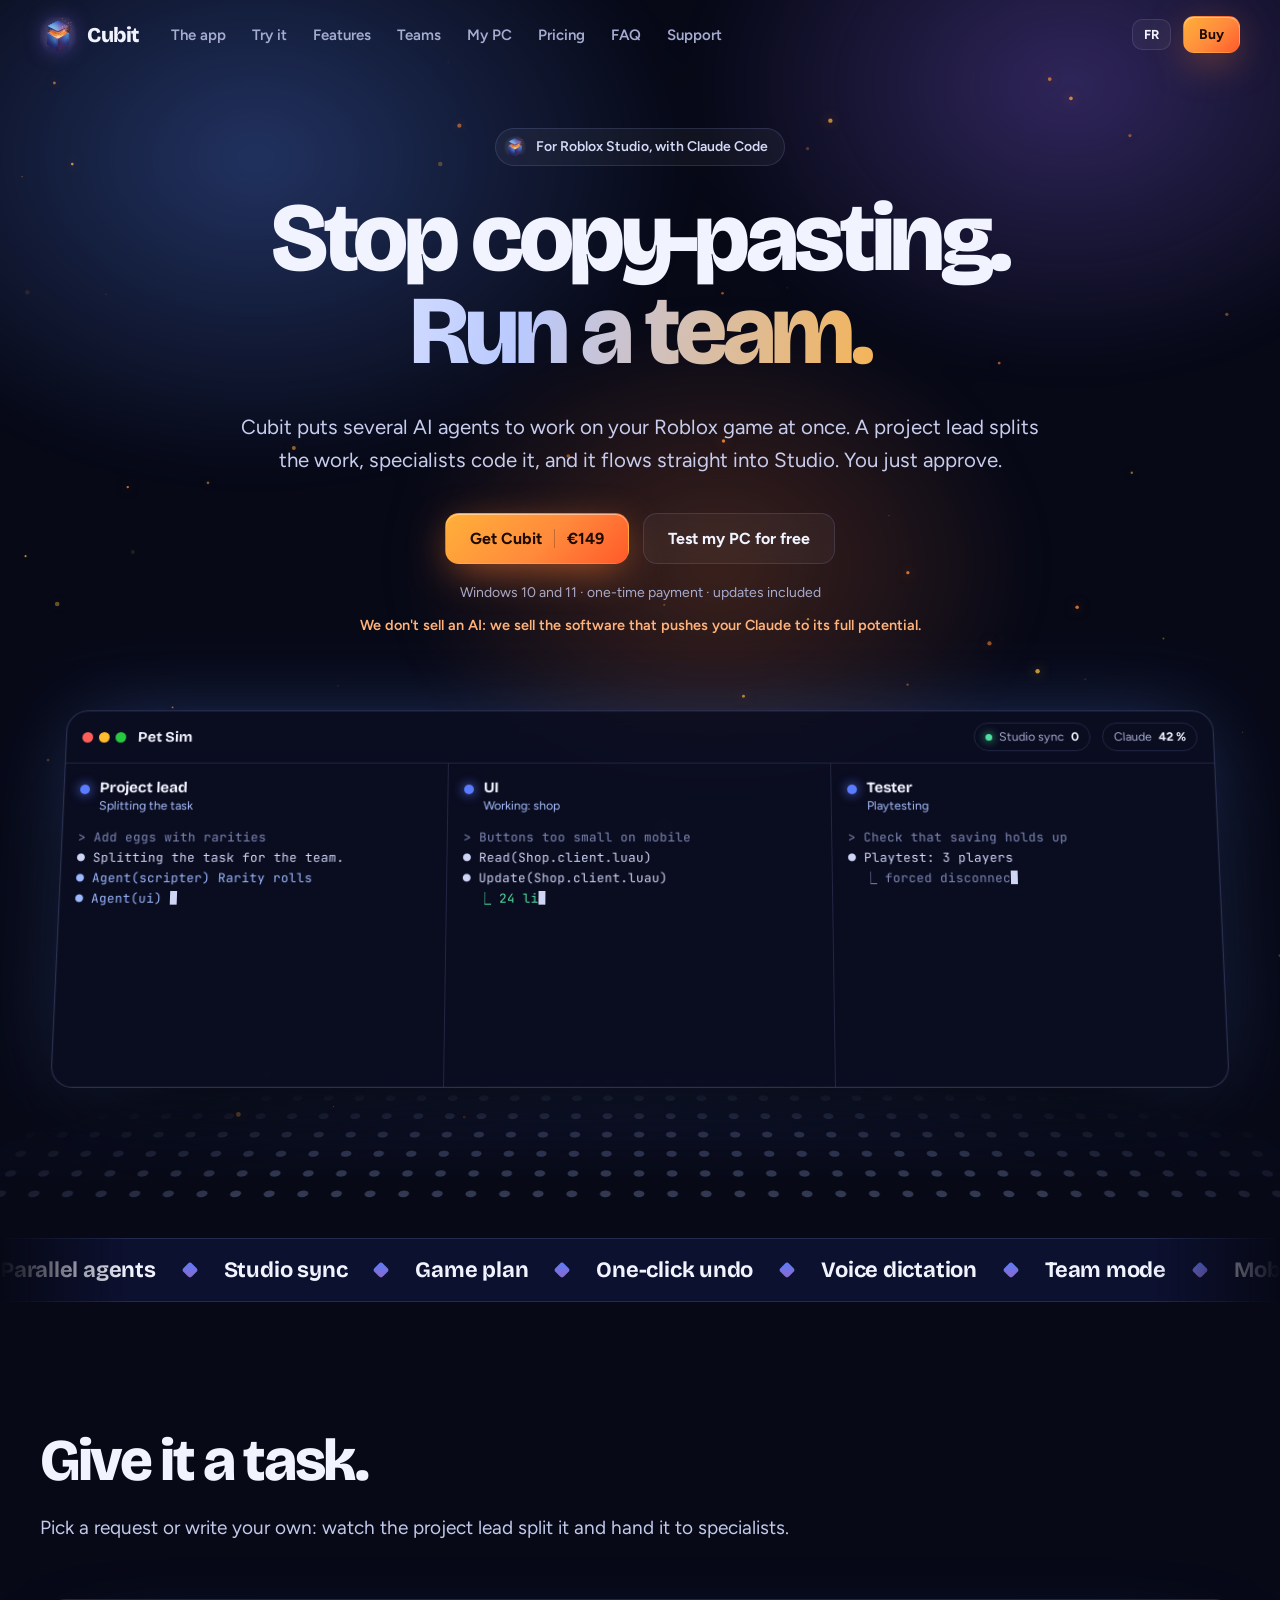
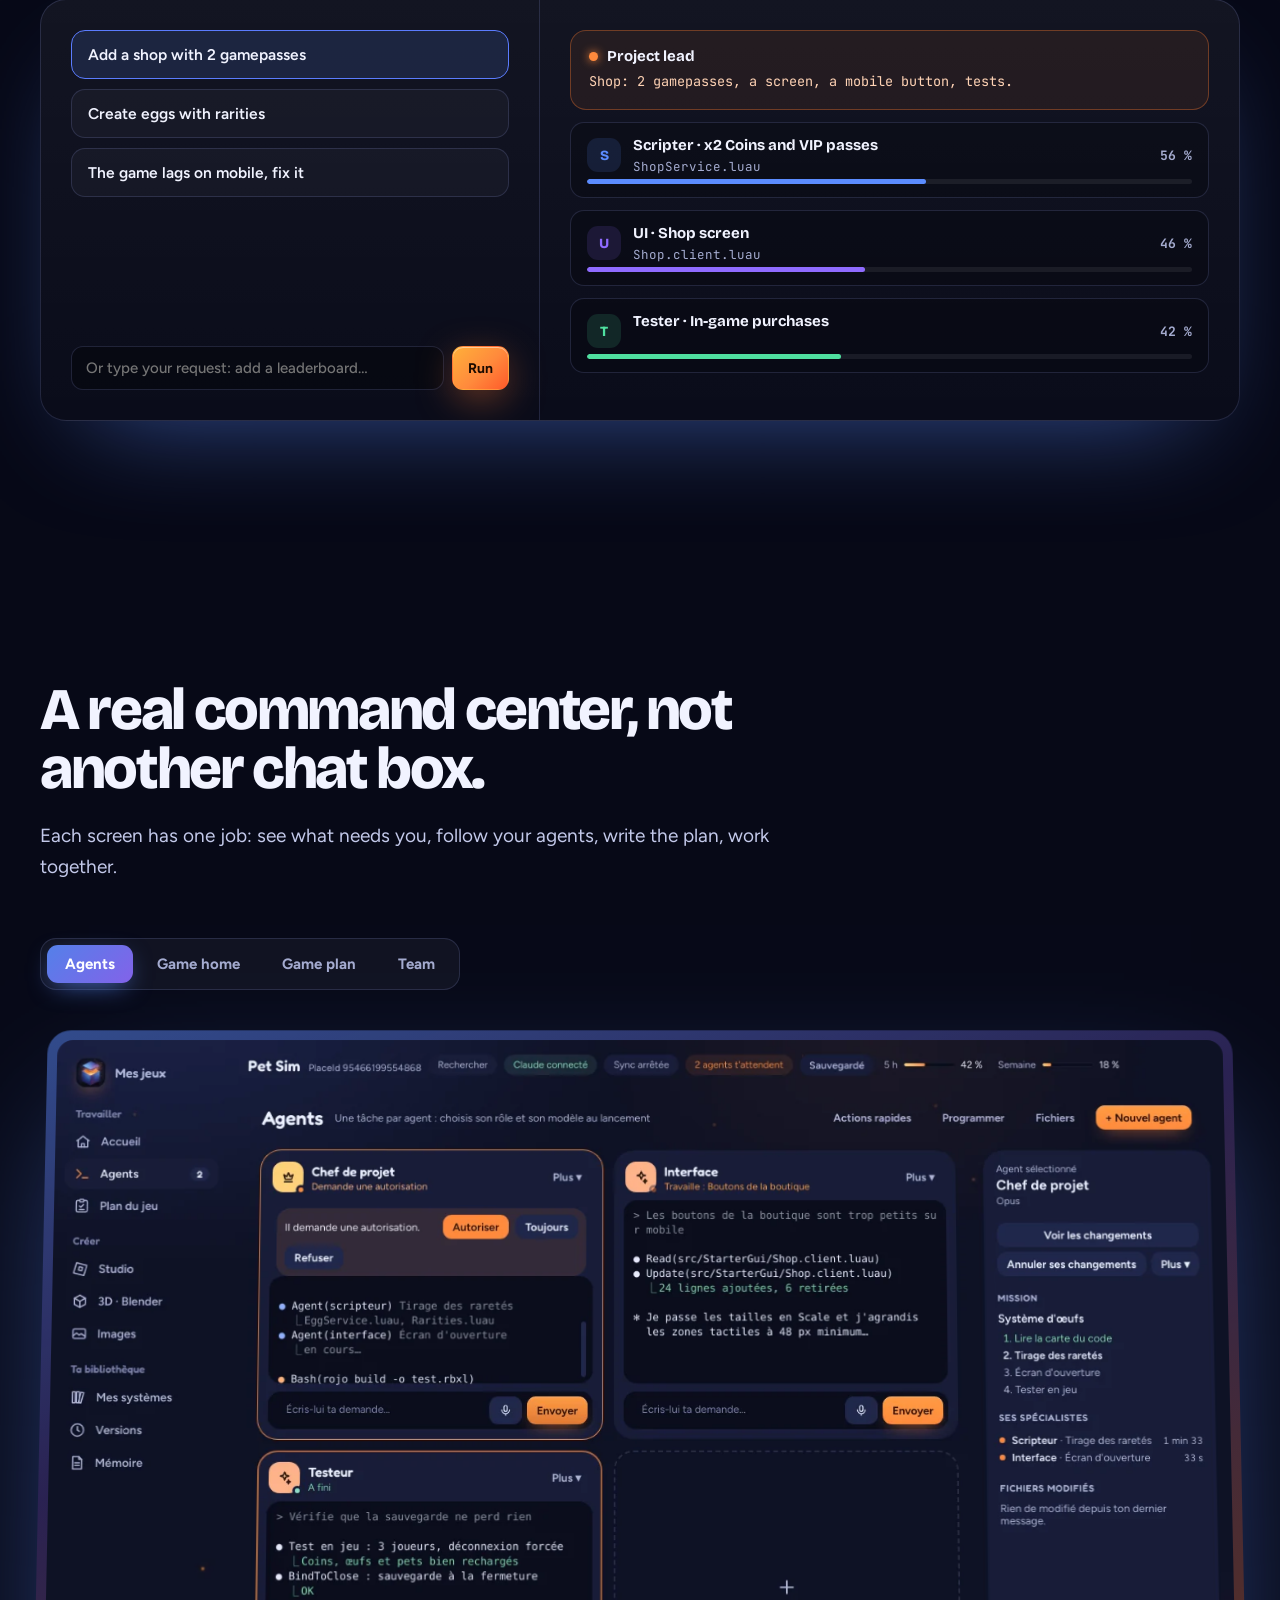
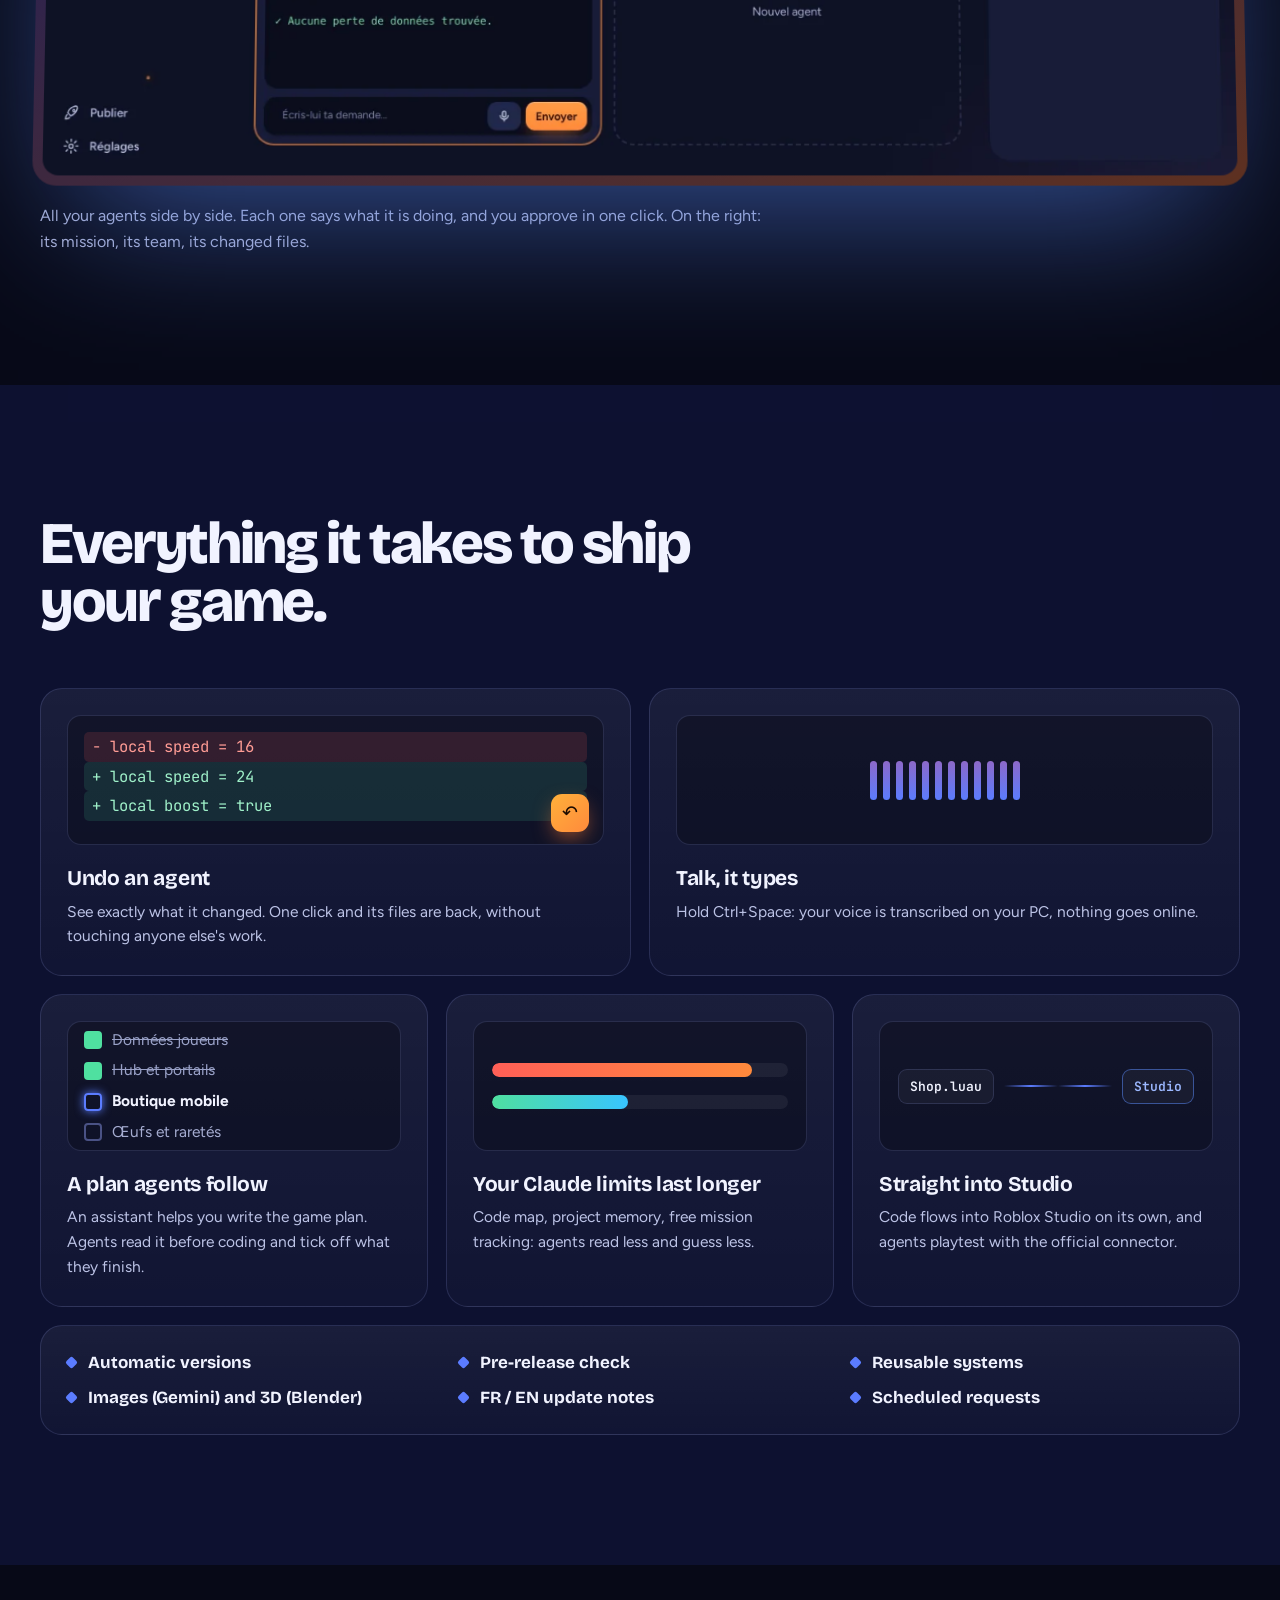
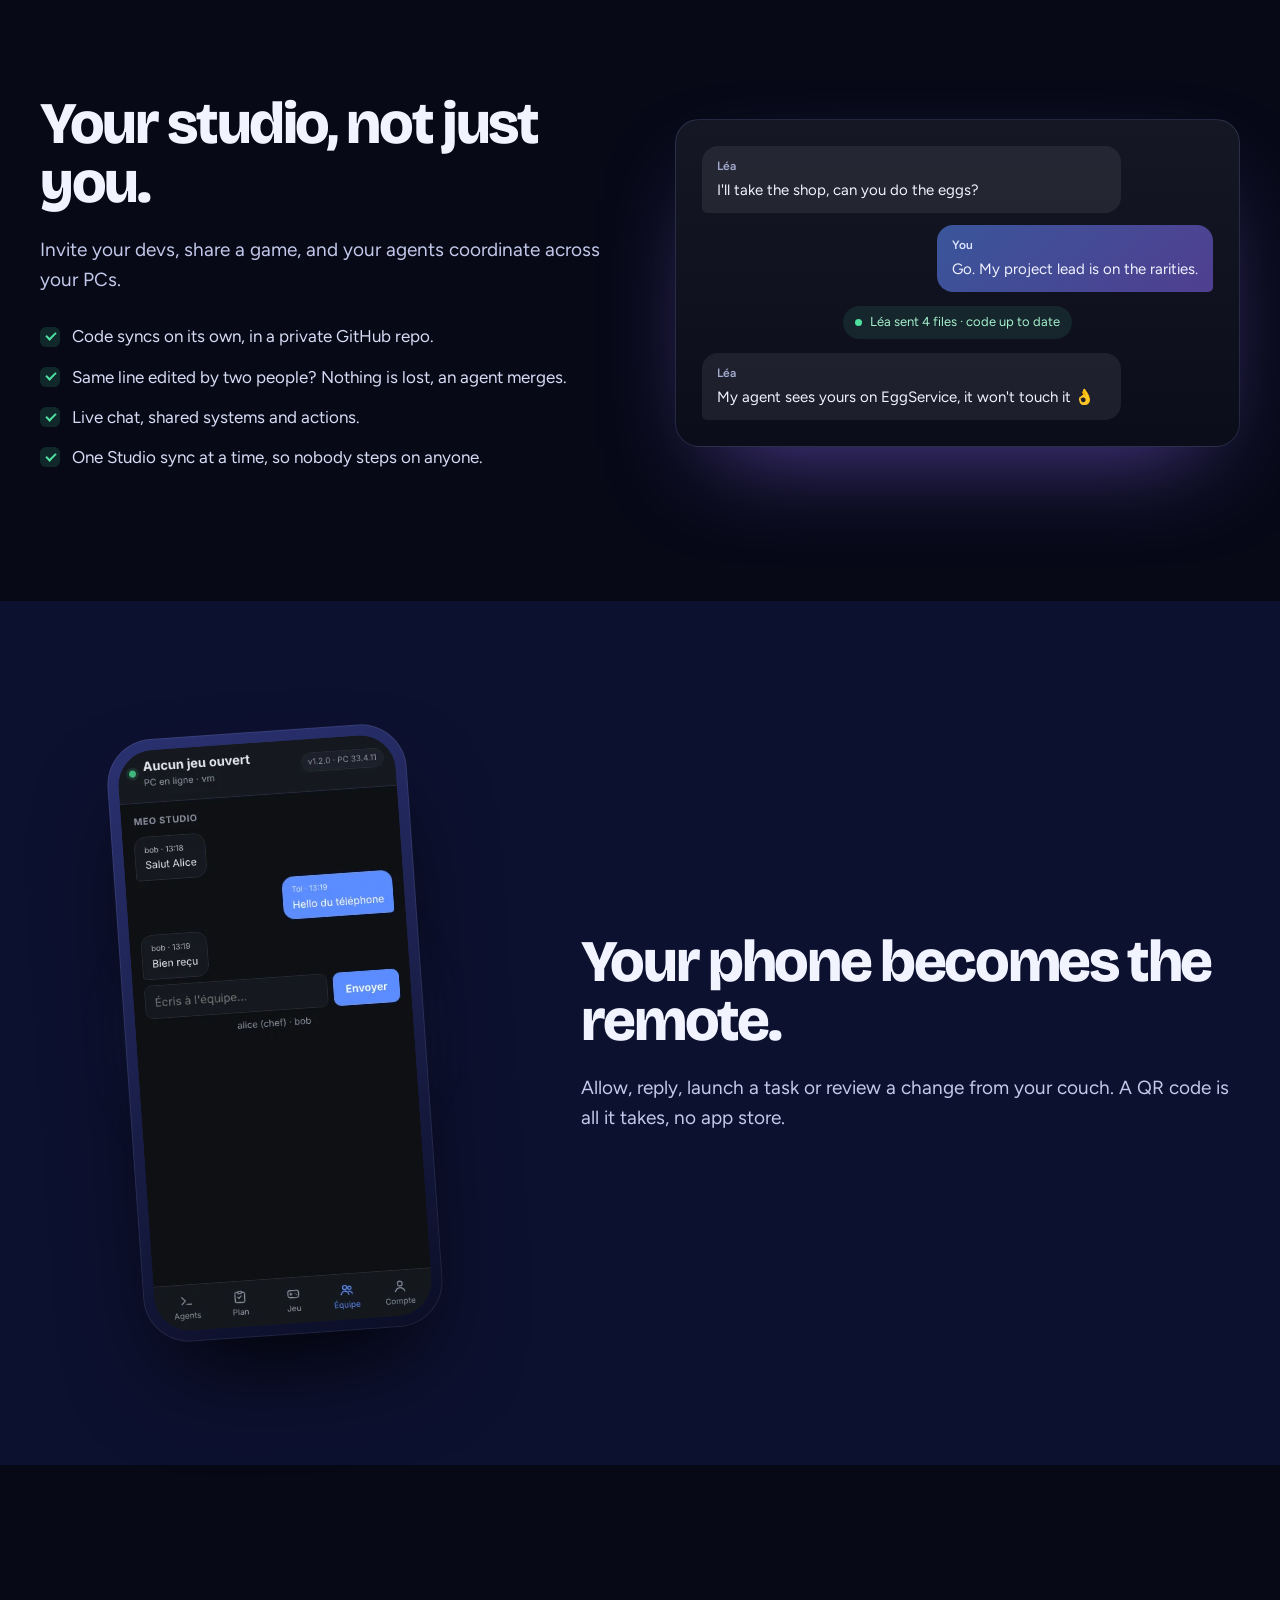
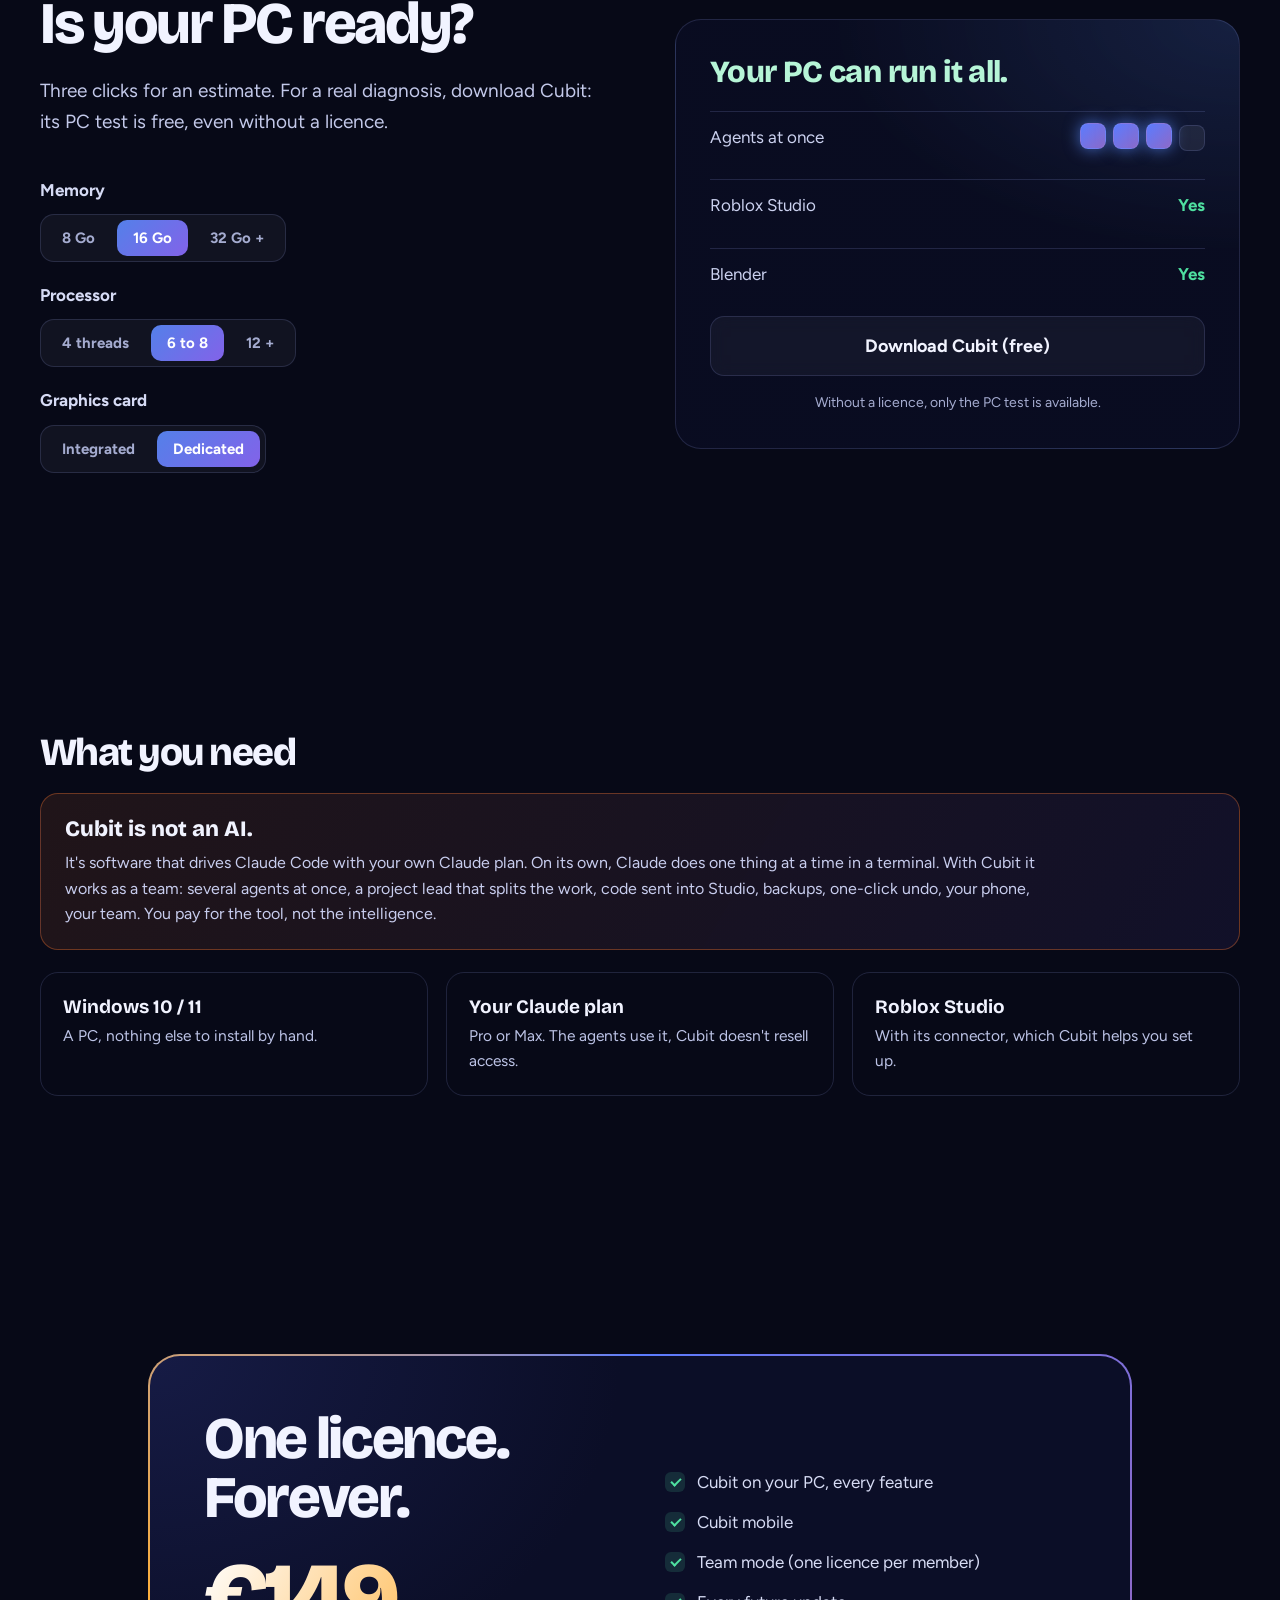
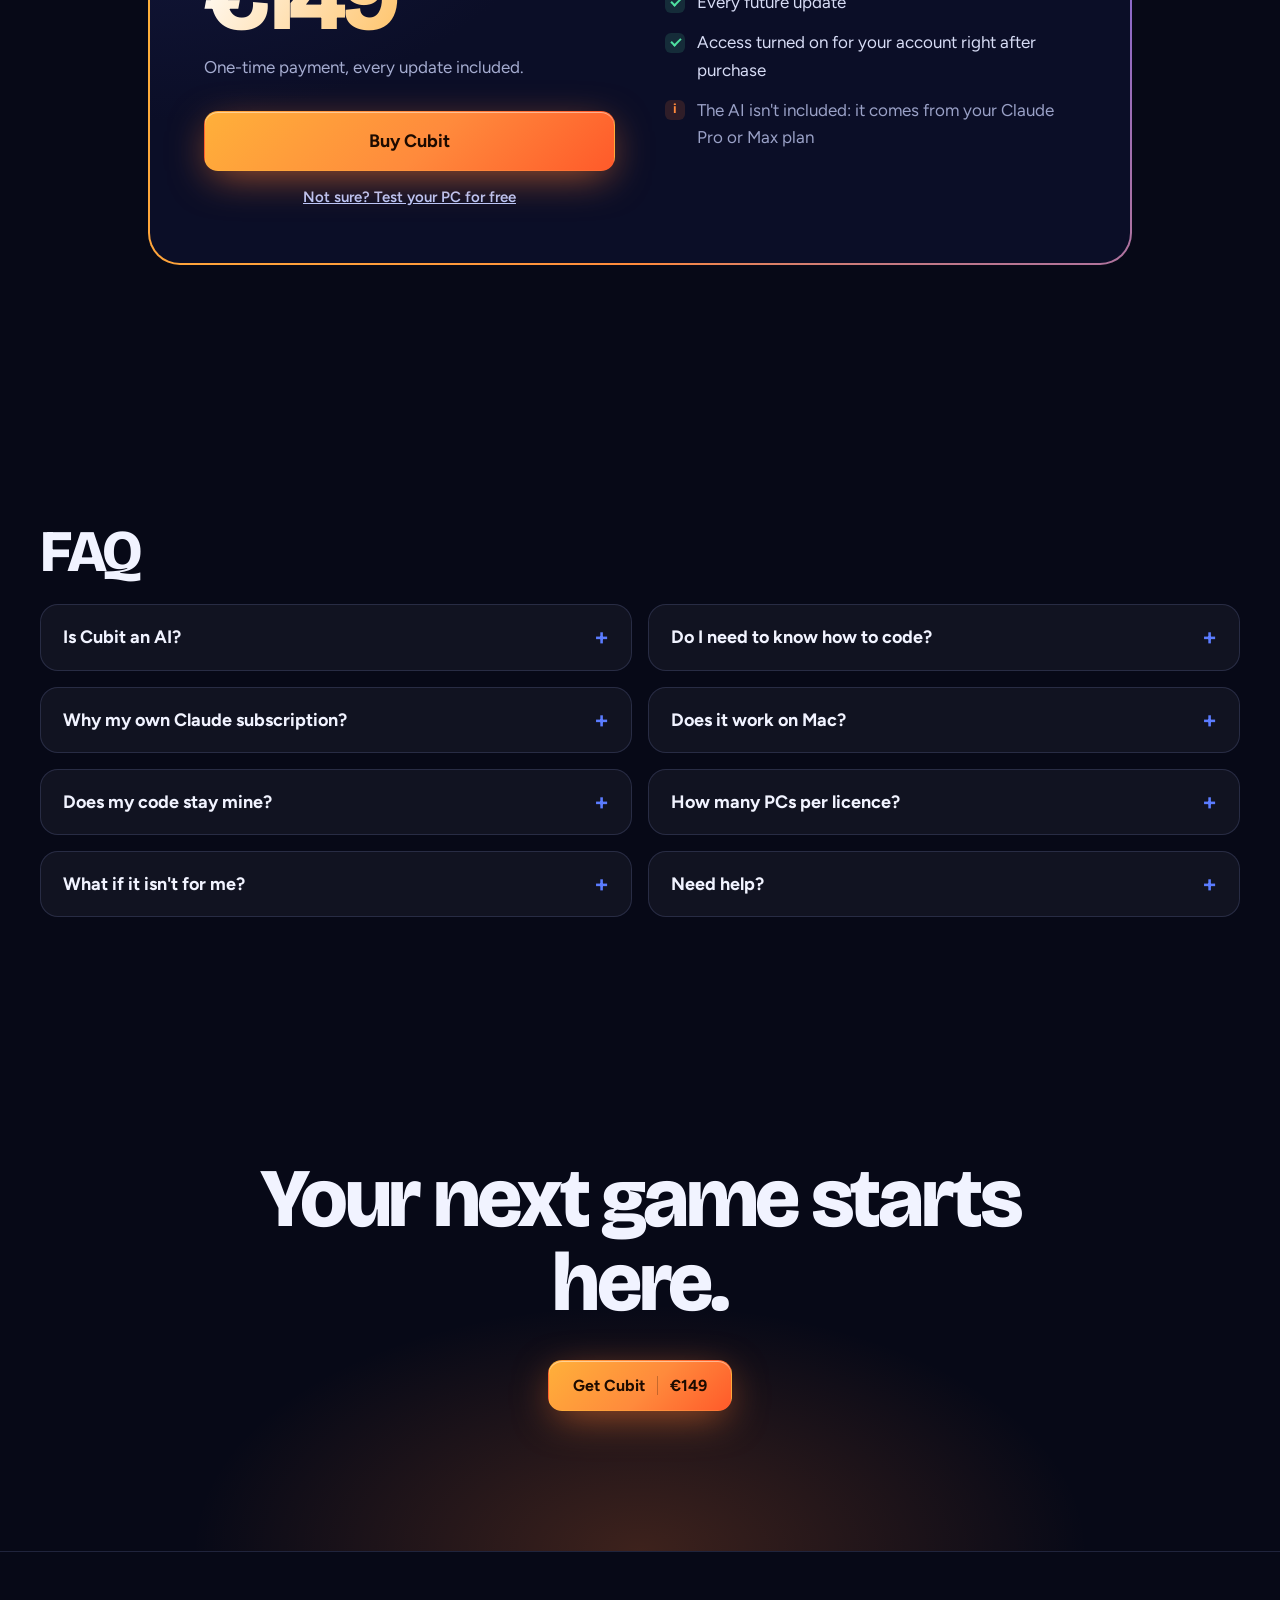
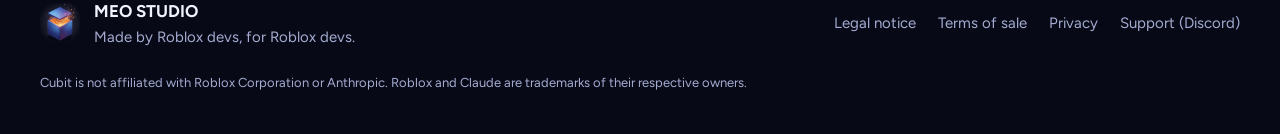
==== index.html @ 8e711711 "Add files via upload" ====
<!doctype html>
<html lang="fr">
<head>
<meta charset="utf-8">
<meta name="viewport" content="width=device-width, initial-scale=1">
<title>Cubit · l'atelier de vibe coding pour Roblox</title>
<meta name="description" content="Cubit fait travailler plusieurs agents Claude Code sur ton jeu Roblox en même temps : plan du jeu, synchro avec Studio, annuler, mode équipe et appli mobile.">
<meta property="og:title" content="Cubit · Arrête de copier-coller. Dirige une équipe.">
<meta property="og:description" content="Plusieurs agents Claude Code sur ton jeu Roblox, en même temps. Tu diriges, ils codent.">
<meta property="og:image" content="img/agents.webp">
<meta name="theme-color" content="#070917">
<link rel="icon" href="img/favicon.png">
<link rel="preconnect" href="https://fonts.googleapis.com">
<link rel="preconnect" href="https://fonts.gstatic.com" crossorigin>
<link rel="stylesheet" href="https://fonts.googleapis.com/css2?family=Bricolage+Grotesque:opsz,wght@12..96,500;12..96,700;12..96,800&family=Figtree:wght@400;500;600;700&family=JetBrains+Mono:wght@400;600&display=swap">
<link rel="stylesheet" href="style.css?v=7">
</head>
<body>
<a class="skip" href="#main"><span lang="fr">Aller au contenu</span><span lang="en">Skip to content</span></a>

<header class="nav" id="nav">
  <a class="brand" href="#top" aria-label="Cubit">
    <img src="img/cubit-logo.png" alt="" width="36" height="36"><span>Cubit</span>
  </a>
  <nav class="nav-links" aria-label="Sections">
    <a href="#tour"><span lang="fr">L'appli</span><span lang="en">The app</span></a>
    <a href="#try"><span lang="fr">Essayer</span><span lang="en">Try it</span></a>
    <a href="#features"><span lang="fr">Fonctions</span><span lang="en">Features</span></a>
    <a href="#team"><span lang="fr">Équipe</span><span lang="en">Teams</span></a>
    <a href="#check"><span lang="fr">Mon PC</span><span lang="en">My PC</span></a>
    <a href="#price"><span lang="fr">Prix</span><span lang="en">Pricing</span></a>
    <a href="#faq">FAQ</a>
    <a href="https://discord.gg/f2B6KfaYT2" target="_blank" rel="noopener">Support</a>
  </nav>
  <div class="nav-end">
    <button class="lang" id="lang" type="button" aria-label="Changer de langue / Change language"><span lang="fr">EN</span><span lang="en">FR</span></button>
    <a class="btn buy small" href="#price"><span lang="fr">Acheter</span><span lang="en">Buy</span></a>
  </div>
</header>

<main id="main">
  <!-- ============ HÉROS : la démo vivante ============ -->
  <section class="hero" id="top">
    <div class="hero-glow" aria-hidden="true"></div>
    <canvas class="embers" id="embers" aria-hidden="true"></canvas>
    <div class="hero-head">
      <p class="kicker"><img src="img/cubit-logo.png" alt="" width="22" height="22"><span lang="fr">Pour Roblox Studio, avec Claude Code</span><span lang="en">For Roblox Studio, with Claude Code</span></p>
      <h1>
        <span lang="fr"><span class="h1-a">Arrête de copier-coller.</span><span class="h1-b">Dirige une équipe.</span></span>
        <span lang="en"><span class="h1-a">Stop copy-pasting.</span><span class="h1-b">Run a team.</span></span>
      </h1>
      <p class="lead">
        <span lang="fr">Cubit fait travailler plusieurs agents IA sur ton jeu Roblox en même temps. Un Chef de projet découpe, des spécialistes codent, le code part tout seul dans Studio. Toi, tu valides.</span>
        <span lang="en">Cubit puts several AI agents to work on your Roblox game at once. A project lead splits the work, specialists code it, and it flows straight into Studio. You just approve.</span>
      </p>
      <div class="hero-cta">
        <a class="btn buy" href="#price"><span lang="fr">Acheter Cubit</span><span lang="en">Get Cubit</span><b data-price></b></a>
        <a class="btn glass" href="#check"><span lang="fr">Tester mon PC gratuitement</span><span lang="en">Test my PC for free</span></a>
      </div>
      <p class="fine"><span lang="fr">Windows 10 et 11 · paiement unique · mises à jour comprises</span><span lang="en">Windows 10 and 11 · one-time payment · updates included</span></p>
      <p class="not-ai"><span lang="fr">On ne vend pas une IA : on vend le logiciel qui exploite ton Claude à son plein potentiel.</span><span lang="en">We don't sell an AI: we sell the software that pushes your Claude to its full potential.</span></p>
    </div>

    <!-- La démo : des agents qui travaillent vraiment (animation, pas une vidéo) -->
    <div class="stage" aria-label="Démonstration : trois agents travaillent en même temps sur un jeu Roblox">
      <div class="baseplate" aria-hidden="true"></div>
      <div class="board" id="board">
        <div class="board-top">
          <span class="dots"><i></i><i></i><i></i></span>
          <b>Pet Sim</b>
          <span class="pill sync" id="sync-pill"><i></i><span lang="fr">Synchro Studio</span><span lang="en">Studio sync</span> <em id="sync-count">0</em></span>
          <span class="pill usage"><span lang="fr">Claude</span><span lang="en">Claude</span> <em>42 %</em></span>
        </div>
        <div class="lanes">
          <article class="lane" data-lane="0"><header><i class="st"></i><div><b><span lang="fr">Chef de projet</span><span lang="en">Project lead</span></b><span class="say"></span></div></header><div class="perm" hidden><span lang="fr">Lancer <code>rojo build</code> ?</span><span lang="en">Run <code>rojo build</code>?</span><button tabindex="-1"><span lang="fr">Autoriser</span><span lang="en">Allow</span></button></div><pre class="out"></pre></article>
          <article class="lane" data-lane="1"><header><i class="st"></i><div><b><span lang="fr">Interface</span><span lang="en">UI</span></b><span class="say"></span></div></header><pre class="out"></pre></article>
          <article class="lane" data-lane="2"><header><i class="st"></i><div><b><span lang="fr">Testeur</span><span lang="en">Tester</span></b><span class="say"></span></div></header><pre class="out"></pre></article>
        </div>
      </div>
    </div>
  </section>

  <!-- ============ BANDEAU ============ -->
  <div class="marquee" aria-hidden="true">
    <div class="track">
      <span lang="fr">Agents en parallèle</span><span lang="en">Parallel agents</span><i></i>
      <span lang="fr">Synchro Studio</span><span lang="en">Studio sync</span><i></i>
      <span lang="fr">Plan du jeu</span><span lang="en">Game plan</span><i></i>
      <span lang="fr">Annuler en un clic</span><span lang="en">One-click undo</span><i></i>
      <span lang="fr">Dictée vocale</span><span lang="en">Voice dictation</span><i></i>
      <span lang="fr">Mode Équipe</span><span lang="en">Team mode</span><i></i>
      <span lang="fr">Appli mobile</span><span lang="en">Mobile app</span><i></i>
      <span lang="fr">Moins de tokens</span><span lang="en">Fewer tokens</span><i></i>
      <span lang="fr">Agents en parallèle</span><span lang="en">Parallel agents</span><i></i>
      <span lang="fr">Synchro Studio</span><span lang="en">Studio sync</span><i></i>
      <span lang="fr">Plan du jeu</span><span lang="en">Game plan</span><i></i>
      <span lang="fr">Annuler en un clic</span><span lang="en">One-click undo</span><i></i>
      <span lang="fr">Dictée vocale</span><span lang="en">Voice dictation</span><i></i>
      <span lang="fr">Mode Équipe</span><span lang="en">Team mode</span><i></i>
      <span lang="fr">Appli mobile</span><span lang="en">Mobile app</span><i></i>
      <span lang="fr">Moins de tokens</span><span lang="en">Fewer tokens</span><i></i>
    </div>
  </div>

  <!-- ============ ESSAI : donne une tâche ============ -->
  <section class="try" id="try">
    <div class="sec-head">
      <h2><span lang="fr">Donne-lui une tâche.</span><span lang="en">Give it a task.</span></h2>
      <p><span lang="fr">Choisis une demande ou écris la tienne : regarde le Chef de projet la découper et la répartir entre ses spécialistes.</span><span lang="en">Pick a request or write your own: watch the project lead split it and hand it to specialists.</span></p>
    </div>
    <div class="try-box">
      <div class="try-ask">
        <div class="chips" id="try-chips">
          <button type="button" data-task="shop"><span lang="fr">Ajoute une boutique avec 2 gamepasses</span><span lang="en">Add a shop with 2 gamepasses</span></button>
          <button type="button" data-task="eggs"><span lang="fr">Crée des œufs avec des raretés</span><span lang="en">Create eggs with rarities</span></button>
          <button type="button" data-task="lag"><span lang="fr">Le jeu lag sur mobile, corrige</span><span lang="en">The game lags on mobile, fix it</span></button>
        </div>
        <form class="try-form" id="try-form">
          <input id="try-text" maxlength="90" autocomplete="off" aria-label="Ta demande" placeholder="">
          <button class="btn buy small" type="submit"><span lang="fr">Lancer</span><span lang="en">Run</span></button>
        </form>
      </div>
      <div class="try-run" id="try-run"><p class="try-empty"><span lang="fr">Choisis une tâche pour lancer la démo.</span><span lang="en">Pick a task to start the demo.</span></p></div>
    </div>
  </section>

  <!-- ============ VISITE DE L'APPLI ============ -->
  <section class="tour" id="tour">
    <div class="sec-head">
      <h2><span lang="fr">Un vrai poste de commande, pas un chat de plus.</span><span lang="en">A real command center, not another chat box.</span></h2>
      <p><span lang="fr">Chaque écran a un seul rôle : voir ce qui t'attend, suivre tes agents, écrire le plan, travailler à plusieurs.</span><span lang="en">Each screen has one job: see what needs you, follow your agents, write the plan, work together.</span></p>
    </div>
    <div class="tabs" role="tablist" aria-label="Écrans de Cubit">
      <button role="tab" aria-selected="true" data-shot="agents"><span lang="fr">Agents</span><span lang="en">Agents</span></button>
      <button role="tab" aria-selected="false" data-shot="home"><span lang="fr">Accueil du jeu</span><span lang="en">Game home</span></button>
      <button role="tab" aria-selected="false" data-shot="plan"><span lang="fr">Plan du jeu</span><span lang="en">Game plan</span></button>
      <button role="tab" aria-selected="false" data-shot="team"><span lang="fr">Équipe</span><span lang="en">Team</span></button>
    </div>
    <div class="screen">
      <div class="screen-frame">
        <img id="shot" src="img/agents.webp" width="1440" height="900" alt="Cubit : l'écran Agents">
      </div>
      <p class="caption" id="caption"></p>
    </div>
  </section>

  <!-- ============ FONCTIONS (grille) ============ -->
  <section class="features" id="features">
    <div class="sec-head">
      <h2><span lang="fr">Tout ce qu'il faut pour sortir ton jeu.</span><span lang="en">Everything it takes to ship your game.</span></h2>
    </div>
    <div class="bento">
      <article class="tile t-undo">
        <div class="viz diff" aria-hidden="true"><p class="del">- local speed = 16</p><p class="add">+ local speed = 24</p><p class="add">+ local boost = true</p><span class="undo-btn">↶</span></div>
        <h3><span lang="fr">Annuler un agent</span><span lang="en">Undo an agent</span></h3>
        <p><span lang="fr">Tu vois exactement ce qu'il a modifié. Un clic, et ses fichiers reviennent comme avant, sans toucher au travail des autres.</span><span lang="en">See exactly what it changed. One click and its files are back, without touching anyone else's work.</span></p>
      </article>
      <article class="tile t-voice">
        <div class="viz wave" aria-hidden="true"><i></i><i></i><i></i><i></i><i></i><i></i><i></i><i></i><i></i><i></i><i></i><i></i></div>
        <h3><span lang="fr">Parle, il écrit</span><span lang="en">Talk, it types</span></h3>
        <p><span lang="fr">Maintiens Ctrl+Espace : ta voix est transcrite sur ton PC, rien ne part en ligne.</span><span lang="en">Hold Ctrl+Space: your voice is transcribed on your PC, nothing goes online.</span></p>
      </article>
      <article class="tile t-plan">
        <div class="viz tasks" aria-hidden="true"><p class="ok">Données joueurs</p><p class="ok">Hub et portails</p><p class="now">Boutique mobile</p><p>Œufs et raretés</p></div>
        <h3><span lang="fr">Un plan que les agents suivent</span><span lang="en">A plan agents follow</span></h3>
        <p><span lang="fr">Un assistant t'aide à écrire le plan du jeu. Les agents le lisent avant de coder et cochent ce qu'ils finissent.</span><span lang="en">An assistant helps you write the game plan. Agents read it before coding and tick off what they finish.</span></p>
      </article>
      <article class="tile t-tokens">
        <div class="viz meter" aria-hidden="true"><span class="m-before"><i></i></span><span class="m-after"><i></i></span></div>
        <h3><span lang="fr">Tes limites Claude durent plus</span><span lang="en">Your Claude limits last longer</span></h3>
        <p><span lang="fr">Carte du code, mémoire du projet, missions suivies sans rien coûter : les agents lisent moins et devinent moins.</span><span lang="en">Code map, project memory, free mission tracking: agents read less and guess less.</span></p>
      </article>
      <article class="tile t-studio">
        <div class="viz syncviz" aria-hidden="true"><span class="file">Shop.luau</span><span class="arrow"></span><span class="studio">Studio</span></div>
        <h3><span lang="fr">Directement dans Studio</span><span lang="en">Straight into Studio</span></h3>
        <p><span lang="fr">Le code part tout seul dans Roblox Studio, et les agents testent en jeu avec le connecteur officiel.</span><span lang="en">Code flows into Roblox Studio on its own, and agents playtest with the official connector.</span></p>
      </article>
      <article class="tile t-more">
        <ul>
          <li><span lang="fr">Versions automatiques</span><span lang="en">Automatic versions</span></li>
          <li><span lang="fr">Vérification avant publication</span><span lang="en">Pre-release check</span></li>
          <li><span lang="fr">Mes systèmes réutilisables</span><span lang="en">Reusable systems</span></li>
          <li><span lang="fr">Images (Gemini) et 3D (Blender)</span><span lang="en">Images (Gemini) and 3D (Blender)</span></li>
          <li><span lang="fr">Notes de mise à jour FR / EN</span><span lang="en">FR / EN update notes</span></li>
          <li><span lang="fr">Demandes programmées</span><span lang="en">Scheduled requests</span></li>
        </ul>
      </article>
    </div>
  </section>

  <!-- ============ ÉQUIPE ============ -->
  <section class="team" id="team">
    <div class="team-text">
      <h2><span lang="fr">Ton studio, pas juste toi.</span><span lang="en">Your studio, not just you.</span></h2>
      <p class="big"><span lang="fr">Invite tes devs, partagez un jeu, et vos agents se coordonnent entre vos PC.</span><span lang="en">Invite your devs, share a game, and your agents coordinate across your PCs.</span></p>
      <ul class="ticks">
        <li><span lang="fr">Le code se synchronise tout seul, dans un dépôt GitHub privé.</span><span lang="en">Code syncs on its own, in a private GitHub repo.</span></li>
        <li><span lang="fr">Même ligne modifiée par deux personnes ? Rien n'est perdu, un agent fusionne.</span><span lang="en">Same line edited by two people? Nothing is lost, an agent merges.</span></li>
        <li><span lang="fr">Discussion en direct, systèmes et actions partagés.</span><span lang="en">Live chat, shared systems and actions.</span></li>
        <li><span lang="fr">Une seule synchro Studio à la fois, pour ne pas se marcher dessus.</span><span lang="en">One Studio sync at a time, so nobody steps on anyone.</span></li>
      </ul>
    </div>
    <div class="team-visual" aria-hidden="true">
      <div class="chat">
        <p class="msg l"><b>Léa</b><span lang="fr">Je prends la boutique, tu gères les œufs ?</span><span lang="en">I'll take the shop, can you do the eggs?</span></p>
        <p class="msg r"><b><span lang="fr">Toi</span><span lang="en">You</span></b><span lang="fr">Go. Mon Chef de projet lance les raretés.</span><span lang="en">Go. My project lead is on the rarities.</span></p>
        <p class="event"><i></i><span lang="fr">Léa a envoyé 4 fichiers · code à jour</span><span lang="en">Léa sent 4 files · code up to date</span></p>
        <p class="msg l"><b>Léa</b><span lang="fr">Mon agent voit le tien bosser sur EggService, il n'y touche pas 👌</span><span lang="en">My agent sees yours on EggService, it won't touch it 👌</span></p>
      </div>
    </div>
  </section>

  <!-- ============ MOBILE ============ -->
  <section class="mobile">
    <div class="phone-wrap"><div class="phone"><img src="img/mobile.webp" width="390" height="844" loading="lazy" alt="Cubit mobile : la discussion de l'équipe sur un téléphone."></div></div>
    <div class="mobile-text">
      <h2><span lang="fr">Ton téléphone devient la télécommande.</span><span lang="en">Your phone becomes the remote.</span></h2>
      <p class="big"><span lang="fr">Autorise, réponds, lance une tâche ou vérifie un changement depuis ton canapé. Un QR code suffit, aucun store.</span><span lang="en">Allow, reply, launch a task or review a change from your couch. A QR code is all it takes, no app store.</span></p>
    </div>
  </section>

  <!-- ============ TON PC ============ -->
  <section class="check" id="check">
    <div class="check-text">
      <h2><span lang="fr">Ton PC est-il prêt ?</span><span lang="en">Is your PC ready?</span></h2>
      <p class="big"><span lang="fr">Trois clics pour une estimation. Pour un vrai diagnostic, télécharge Cubit : son test de PC est gratuit, même sans licence.</span><span lang="en">Three clicks for an estimate. For a real diagnosis, download Cubit: its PC test is free, even without a licence.</span></p>
      <div class="check-q">
        <p><span lang="fr">Mémoire</span><span lang="en">Memory</span></p>
        <div class="seg" data-q="ram"><button data-v="8">8 Go</button><button data-v="16" aria-pressed="true">16 Go</button><button data-v="32">32 Go +</button></div>
        <p><span lang="fr">Processeur</span><span lang="en">Processor</span></p>
        <div class="seg" data-q="cpu"><button data-v="4"><span lang="fr">4 cœurs</span><span lang="en">4 threads</span></button><button data-v="8" aria-pressed="true"><span lang="fr">6 à 8</span><span lang="en">6 to 8</span></button><button data-v="12">12 +</button></div>
        <p><span lang="fr">Carte graphique</span><span lang="en">Graphics card</span></p>
        <div class="seg" data-q="gpu"><button data-v="0"><span lang="fr">Intégrée</span><span lang="en">Integrated</span></button><button data-v="1" aria-pressed="true"><span lang="fr">Dédiée</span><span lang="en">Dedicated</span></button></div>
      </div>
    </div>
    <div class="check-result" id="check-result">
      <p class="cr-verdict" id="cr-verdict"></p>
      <div class="cr-row"><span><span lang="fr">Agents en même temps</span><span lang="en">Agents at once</span></span><div class="cr-agents" id="cr-agents"><i></i><i></i><i></i><i></i></div></div>
      <div class="cr-row"><span>Roblox Studio</span><b id="cr-studio"></b></div>
      <div class="cr-row"><span>Blender</span><b id="cr-blender"></b></div>
      <a class="btn glass big" id="download" href="#"><span lang="fr">Télécharger Cubit (gratuit)</span><span lang="en">Download Cubit (free)</span></a>
      <p class="fine"><span lang="fr">Sans licence, seul le test du PC est accessible.</span><span lang="en">Without a licence, only the PC test is available.</span></p>
    </div>
  </section>

  <!-- ============ CE QU'IL TE FAUT ============ -->
  <section class="needs">
    <h2><span lang="fr">Ce qu'il te faut</span><span lang="en">What you need</span></h2>
    <div class="not-ai-box">
      <b><span lang="fr">Cubit n'est pas une IA.</span><span lang="en">Cubit is not an AI.</span></b>
      <p><span lang="fr">C'est un logiciel qui pilote Claude Code, avec ton propre abonnement Claude. Seul, Claude fait une chose à la fois dans un terminal. Avec Cubit, il travaille en équipe : plusieurs agents en même temps, un Chef de projet qui répartit, le code envoyé dans Studio, les sauvegardes, l'annulation en un clic, le téléphone, l'équipe. Tu payes l'outil, pas l'intelligence.</span><span lang="en">It's software that drives Claude Code with your own Claude plan. On its own, Claude does one thing at a time in a terminal. With Cubit it works as a team: several agents at once, a project lead that splits the work, code sent into Studio, backups, one-click undo, your phone, your team. You pay for the tool, not the intelligence.</span></p>
    </div>
    <div class="needs-row">
      <p><b>Windows 10 / 11</b><span lang="fr">Un PC, rien d'autre à installer à la main.</span><span lang="en">A PC, nothing else to install by hand.</span></p>
      <p><b><span lang="fr">Ton abonnement Claude</span><span lang="en">Your Claude plan</span></b><span lang="fr">Pro ou Max. Les agents l'utilisent, Cubit ne revend pas d'accès.</span><span lang="en">Pro or Max. The agents use it, Cubit doesn't resell access.</span></p>
      <p><b>Roblox Studio</b><span lang="fr">Avec son connecteur, que Cubit t'aide à installer.</span><span lang="en">With its connector, which Cubit helps you set up.</span></p>
    </div>
  </section>

  <!-- ============ PRIX ============ -->
  <section class="price" id="price">
    <div class="price-card">
      <div class="price-left">
        <h2><span lang="fr">Une licence. Pour toujours.</span><span lang="en">One licence. Forever.</span></h2>
        <p class="amount" data-price></p>
        <p class="muted"><span lang="fr">Paiement unique, toutes les mises à jour comprises.</span><span lang="en">One-time payment, every update included.</span></p>
        <a class="btn buy big" id="buy" href="#"><span lang="fr">Acheter Cubit</span><span lang="en">Buy Cubit</span></a>
        <div class="buy-flow" id="buy-flow" hidden>
          <!-- 1. Le compte Cubit (le même dans l'appli) -->
          <form class="buy-form" id="acc-form">
            <div class="acc-tabs" role="tablist">
              <button type="button" class="acc-tab on" data-acc="signup"><span lang="fr">Créer mon compte</span><span lang="en">Create my account</span></button>
              <button type="button" class="acc-tab" data-acc="login"><span lang="fr">J'ai déjà un compte</span><span lang="en">I have an account</span></button>
            </div>
            <p class="fine"><span lang="fr">C'est le compte avec lequel tu te connecteras dans l'appli Cubit. Ton achat s'y active tout seul.</span><span lang="en">This is the account you'll sign in with in the Cubit app. Your purchase turns on by itself.</span></p>
            <label for="acc-email">Email</label>
            <input id="acc-email" type="email" required autocomplete="email" placeholder="toi@exemple.fr">
            <label for="acc-pass"><span lang="fr">Mot de passe</span><span lang="en">Password</span></label>
            <input id="acc-pass" type="password" required minlength="8" autocomplete="new-password">
            <div id="acc-pass2-wrap"><label for="acc-pass2"><span lang="fr">Confirme le mot de passe</span><span lang="en">Confirm password</span></label>
            <input id="acc-pass2" type="password" minlength="8" autocomplete="new-password"></div>
            <button class="btn buy" type="submit" id="acc-go"><span lang="fr">Continuer</span><span lang="en">Continue</span></button>
            <button type="button" class="link-btn" id="acc-forgot" hidden><span lang="fr">Mot de passe oublié ?</span><span lang="en">Forgot your password?</span></button>
            <p class="buy-err" id="acc-err" role="alert"></p>
          </form>
          <!-- 2. Paiement, relié à ce compte -->
          <div class="buy-form" id="pay-box" hidden>
            <p class="acc-who"><span lang="fr">Compte :</span><span lang="en">Account:</span> <b id="acc-who"></b> <button type="button" class="link-btn" id="acc-switch"><span lang="fr">changer</span><span lang="en">change</span></button></p>
            <div id="pay-owned" class="buy-ok" hidden><span lang="fr">Tu as déjà Cubit sur ce compte ! Télécharge l'appli et connecte-toi.</span><span lang="en">You already own Cubit on this account! Download the app and sign in.</span></div>
            <div id="pay-choices">
              <p class="pay-note"><span lang="fr">Sur la page de paiement, entre exactement cet email :</span><span lang="en">On the payment page, enter exactly this email:</span> <b id="pay-email"></b> <button type="button" class="link-btn" id="pay-copy"><span lang="fr">copier</span><span lang="en">copy</span></button></p>
              <button class="btn buy" type="button" data-pay="card"><span lang="fr">Payer par carte ou PayPal</span><span lang="en">Pay by card or PayPal</span></button>
              <button class="btn glass" type="button" data-pay="crypto"><span lang="fr">Payer en crypto</span><span lang="en">Pay with crypto</span></button>
              <p class="fine"><span lang="fr">Carte et PayPal via Payhip<span data-crypto-note>, crypto (BTC, ETH, USDT, SOL…) via NOWPayments</span>.</span><span lang="en">Card and PayPal via Payhip<span data-crypto-note>, crypto (BTC, ETH, USDT, SOL…) via NOWPayments</span>.</span></p>
            </div>
            <p class="buy-err" id="buy-err" role="alert"></p>
            <p class="fine"><span lang="fr">Un souci ? <a href="https://discord.gg/f2B6KfaYT2" target="_blank" rel="noopener">Écris-nous sur Discord</a>.</span><span lang="en">A problem? <a href="https://discord.gg/f2B6KfaYT2" target="_blank" rel="noopener">Message us on Discord</a>.</span></p>
          </div>
        </div>
        <a class="dl-link" href="#check"><span lang="fr">Pas sûr ? Teste ton PC gratuitement</span><span lang="en">Not sure? Test your PC for free</span></a>
        <p class="fine" id="buy-soon" hidden><span lang="fr">La vente ouvre très bientôt.</span><span lang="en">Sales open very soon.</span></p>
      </div>
      <ul class="ticks price-list">
        <li><span lang="fr">Cubit sur ton PC, toutes les fonctions</span><span lang="en">Cubit on your PC, every feature</span></li>
        <li><span lang="fr">Cubit mobile</span><span lang="en">Cubit mobile</span></li>
        <li><span lang="fr">Le mode Équipe (une licence par membre)</span><span lang="en">Team mode (one licence per member)</span></li>
        <li><span lang="fr">Toutes les mises à jour futures</span><span lang="en">Every future update</span></li>
        <li><span lang="fr">Accès activé tout seul sur ton compte, juste après l'achat</span><span lang="en">Access turned on for your account right after purchase</span></li>
        <li class="no"><span lang="fr">L'IA n'est pas incluse : elle vient de ton abonnement Claude Pro ou Max</span><span lang="en">The AI isn't included: it comes from your Claude Pro or Max plan</span></li>
      </ul>
    </div>
  </section>

  <!-- ============ FAQ ============ -->
  <section class="faq" id="faq">
    <h2>FAQ</h2>
    <div class="faq-grid">
      <details><summary><span lang="fr">Cubit, c'est une IA ?</span><span lang="en">Is Cubit an AI?</span></summary>
        <p><span lang="fr">Non. Cubit est un logiciel : il organise, lance et surveille des agents Claude Code pour en tirer le maximum sur Roblox. L'intelligence vient de ton abonnement Claude, que Cubit ne vend pas et ne revend pas.</span><span lang="en">No. Cubit is software: it organises, launches and watches Claude Code agents to get the most out of them on Roblox. The intelligence comes from your Claude plan, which Cubit neither sells nor resells.</span></p></details>
      <details><summary><span lang="fr">Est-ce que je dois savoir coder ?</span><span lang="en">Do I need to know how to code?</span></summary>
        <p><span lang="fr">Non. Tu décris ce que tu veux, les agents écrivent le code. Lire un peu de Luau aide à vérifier, sans être obligatoire.</span><span lang="en">No. You describe what you want, the agents write the code. Reading a bit of Luau helps you check, but isn't required.</span></p></details>
      <details><summary><span lang="fr">Pourquoi mon propre abonnement Claude ?</span><span lang="en">Why my own Claude subscription?</span></summary>
        <p><span lang="fr">Cubit pilote Claude Code avec ton compte : tu gardes la main sur tes limites, et Cubit ne voit jamais tes identifiants Claude.</span><span lang="en">Cubit drives Claude Code with your account: you control your limits, and Cubit never sees your Claude credentials.</span></p></details>
      <details><summary><span lang="fr">Ça marche sur Mac ?</span><span lang="en">Does it work on Mac?</span></summary>
        <p><span lang="fr">Pas encore : Cubit est fait pour Windows 10 et 11.</span><span lang="en">Not yet: Cubit is built for Windows 10 and 11.</span></p></details>
      <details><summary><span lang="fr">Mon code reste à moi ?</span><span lang="en">Does my code stay mine?</span></summary>
        <p><span lang="fr">Oui. Ton jeu est un dossier sur ton PC. En mode Équipe, il vit dans un dépôt GitHub privé, sur ton compte.</span><span lang="en">Yes. Your game is a folder on your PC. In Team mode, it lives in a private GitHub repo, on your account.</span></p></details>
      <details><summary><span lang="fr">Combien de PC par licence ?</span><span lang="en">How many PCs per licence?</span></summary>
        <p><span lang="fr">La licence suit ton compte Cubit : PC fixe ou portable. En équipe, chaque membre a la sienne.</span><span lang="en">The licence follows your Cubit account: desktop or laptop. In a team, each member has their own.</span></p></details>
      <details><summary><span lang="fr">Et si ça ne me convient pas ?</span><span lang="en">What if it isn't for me?</span></summary>
        <p><span lang="fr">Écris-nous sur <a href="https://discord.gg/f2B6KfaYT2" target="_blank" rel="noopener">Discord</a> dans les 14 jours suivant l'achat : on te rembourse.</span><span lang="en">Message us on <a href="https://discord.gg/f2B6KfaYT2" target="_blank" rel="noopener">Discord</a> within 14 days of purchase and we'll refund you.</span></p></details>
      <details><summary><span lang="fr">Besoin d'aide ?</span><span lang="en">Need help?</span></summary>
        <p><span lang="fr">Rejoins notre <a href="https://discord.gg/f2B6KfaYT2" target="_blank" rel="noopener">Discord</a> : on t'aide pour l'installation, ton compte, un achat ou un bug, et tu peux y proposer des idées.</span><span lang="en">Join our <a href="https://discord.gg/f2B6KfaYT2" target="_blank" rel="noopener">Discord</a>: we help with setup, your account, a purchase or a bug, and you can suggest ideas.</span></p></details>
    </div>
  </section>

  <!-- ============ DERNIER APPEL ============ -->
  <section class="final">
    <h2><span lang="fr">Ton prochain jeu commence ici.</span><span lang="en">Your next game starts here.</span></h2>
    <a class="btn buy" href="#price"><span lang="fr">Acheter Cubit</span><span lang="en">Get Cubit</span><b data-price></b></a>
  </section>
</main>

<footer class="foot">
  <div class="foot-brand"><img src="img/cubit-logo.png" alt="" width="40" height="40"><div><b>MEO STUDIO</b><span lang="fr">Fait par des devs Roblox, pour des devs Roblox.</span><span lang="en">Made by Roblox devs, for Roblox devs.</span></div></div>
  <nav class="foot-links" aria-label="Liens">
    <a href="legal.html#mentions"><span lang="fr">Mentions légales</span><span lang="en">Legal notice</span></a>
    <a href="legal.html#cgv"><span lang="fr">Conditions de vente</span><span lang="en">Terms of sale</span></a>
    <a href="legal.html#confidentialite"><span lang="fr">Confidentialité</span><span lang="en">Privacy</span></a>
    <a href="https://discord.gg/f2B6KfaYT2" target="_blank" rel="noopener"><span lang="fr">Support (Discord)</span><span lang="en">Support (Discord)</span></a>
    <a data-contact href="#">Contact</a>
  </nav>
  <p class="fine"><span lang="fr">Cubit n'est affilié ni à Roblox Corporation ni à Anthropic. Roblox et Claude sont des marques de leurs propriétaires.</span><span lang="en">Cubit is not affiliated with Roblox Corporation or Anthropic. Roblox and Claude are trademarks of their respective owners.</span></p>
</footer>

<script src="site.js?v=7"></script>
<script src="https://payhip.com/payhip.js" async></script>
</body>
</html>
---- style.css ----
/* Cubit — site de vente, version « qui en jette » */
:root {
  --night: #070917;      /* fond */
  --night-2: #0d1130;    /* bandes */
  --glass: rgba(255, 255, 255, .045);
  --line: rgba(160, 175, 255, .16);
  --text: #f1f3ff;
  --muted: #a5acd0;
  --blue: #5b7cff;       /* le bleu de l'appli */
  --violet: #8d69c8;
  --flame: #ff8a3c;      /* l'orange du logo : l'achat et l'attention */
  --flame-2: #ffb03a;
  --ok: #4fe0a0;
  --display: 'Bricolage Grotesque', system-ui, sans-serif;
  --body: 'Figtree', system-ui, sans-serif;
  --mono: 'JetBrains Mono', ui-monospace, Consolas, monospace;
  --wrap: 1200px;
  --pad: max(24px, calc((100vw - var(--wrap)) / 2));
}
* { box-sizing: border-box; }
html { scroll-behavior: smooth; scroll-padding-top: 84px; overflow-x: clip; }
body { margin: 0; background: var(--night); color: var(--text); font: 400 17px/1.6 var(--body); -webkit-font-smoothing: antialiased; overflow-x: hidden; }
img { max-width: 100%; height: auto; display: block; }
a { color: inherit; }
:focus-visible { outline: 3px solid var(--flame-2); outline-offset: 3px; border-radius: 8px; }
html[lang="fr"] [lang="en"], html[lang="en"] [lang="fr"] { display: none !important; }
.skip { position: absolute; left: -999px; top: 8px; background: var(--blue); color: #fff; padding: 8px 14px; border-radius: 8px; z-index: 60; }
.skip:focus { left: 16px; }
.muted { color: var(--muted); }
.fine { font-size: 14px; color: var(--muted); margin: 0; }

/* ---------- Barre du haut ---------- */
.nav { position: fixed; inset: 0 0 auto; z-index: 40; display: flex; align-items: center; gap: 32px; padding: 16px var(--pad); transition: background .25s, border-color .25s, padding .25s; border-bottom: 1px solid transparent; }
.nav.solid { background: rgba(7, 9, 23, .78); backdrop-filter: blur(16px) saturate(140%); border-color: var(--line); padding-top: 11px; padding-bottom: 11px; }
.brand { display: flex; align-items: center; gap: 11px; text-decoration: none; font: 800 21px var(--display); letter-spacing: -.02em; }
.brand img { border-radius: 10px; box-shadow: none; filter: drop-shadow(0 0 10px rgba(143,107,255,.55)); }
.nav-links { display: flex; gap: 26px; }
.nav-links a { text-decoration: none; color: var(--muted); font-weight: 600; font-size: 15px; transition: color .15s; }
.nav-links a:hover { color: var(--text); }
.nav-end { margin-left: auto; display: flex; align-items: center; gap: 12px; }
.lang { background: var(--glass); border: 1px solid var(--line); color: var(--text); border-radius: 10px; padding: 7px 11px; font: 700 13px var(--body); cursor: pointer; }

/* ---------- Boutons ---------- */
.btn { position: relative; display: inline-flex; align-items: center; gap: 12px; padding: 15px 24px; border-radius: 14px; text-decoration: none; font: 700 16px var(--body); border: 1px solid transparent; transition: transform .18s, box-shadow .18s, background .18s; cursor: pointer; }
.btn.buy { color: #1d0b00; background: linear-gradient(135deg, var(--flame-2), var(--flame) 55%, #ff5a2a); box-shadow: 0 10px 40px -8px rgba(255, 122, 47, .7), inset 0 1px 0 rgba(255, 255, 255, .45); }
.btn.buy:hover { transform: translateY(-2px); box-shadow: 0 16px 50px -8px rgba(255, 122, 47, .85), inset 0 1px 0 rgba(255, 255, 255, .45); }
.btn.buy b { padding-left: 12px; border-left: 1px solid rgba(29, 11, 0, .25); }
.btn.glass { background: var(--glass); border-color: var(--line); color: var(--text); backdrop-filter: blur(8px); }
.btn.glass:hover { border-color: rgba(160, 175, 255, .4); transform: translateY(-2px); }
.btn.small { padding: 9px 15px; font-size: 14px; border-radius: 11px; }
.btn.big { width: 100%; justify-content: center; padding: 18px 24px; font-size: 18px; }

/* ---------- Héros ---------- */
.hero { position: relative; padding: 128px var(--pad) 40px; text-align: center; isolation: isolate; overflow-x: clip; }
.hero-glow { position: absolute; inset: -10% -10% 30%; z-index: -1; background:
  radial-gradient(40% 50% at 25% 30%, rgba(91, 140, 255, .32), transparent 70%),
  radial-gradient(35% 45% at 78% 22%, rgba(143, 107, 255, .3), transparent 70%),
  radial-gradient(30% 40% at 55% 75%, rgba(255, 122, 47, .22), transparent 70%); filter: blur(20px); }
.kicker { display: inline-flex; align-items: center; gap: 10px; margin: 0 0 26px; padding: 7px 16px 7px 8px; border-radius: 999px; background: var(--glass); border: 1px solid var(--line); font-size: 14px; font-weight: 600; color: #d4d9f6; }
.kicker img { border-radius: 50%; }
h1 { margin: 0 auto 26px; font: 800 clamp(46px, 7.6vw, 108px)/.95 var(--display); letter-spacing: -.045em; max-width: 13em; }
h1 .h1-a, h1 .h1-b { display: block; }
h1 .h1-b { background: linear-gradient(100deg, #fff 10%, #b9c9ff 40%, var(--flame-2) 75%, var(--flame)); -webkit-background-clip: text; background-clip: text; color: transparent; padding-bottom: .08em; }
.lead { font-size: clamp(18px, 1.6vw, 21px); color: #c8cdee; max-width: 40em; margin: 0 auto 36px; }
.hero-cta { display: flex; justify-content: center; flex-wrap: wrap; gap: 14px; margin-bottom: 18px; }

/* La scène : une plaque Roblox à picots, et le tableau des agents posé dessus */
.stage { position: relative; margin: 64px auto 0; max-width: 1180px; perspective: 1800px; }
.baseplate { position: absolute; left: -12%; right: -12%; bottom: -120px; height: 380px; transform: rotateX(62deg); transform-origin: bottom; border-radius: 30px;
  background:
    radial-gradient(circle at 50% 50%, rgba(170, 190, 255, .28) 0 5px, rgba(0, 0, 0, .35) 6px, transparent 7px) 0 0 / 34px 34px,
    linear-gradient(180deg, rgba(40, 58, 140, .55), rgba(7, 9, 23, 0) 90%);
  -webkit-mask-image: radial-gradient(70% 90% at 50% 100%, #000 40%, transparent 75%); mask-image: radial-gradient(70% 90% at 50% 100%, #000 40%, transparent 75%); }
.board { position: relative; text-align: left; border-radius: 22px; background: rgba(10, 13, 34, .82); border: 1px solid rgba(160, 175, 255, .22); box-shadow: 0 50px 120px -30px rgba(0, 0, 0, .9), 0 0 0 1px rgba(255, 255, 255, .03) inset, 0 0 90px -20px rgba(91, 140, 255, .45); backdrop-filter: blur(10px); transform: rotateX(8deg); transform-origin: center bottom; overflow: hidden; }
.board-top { display: flex; align-items: center; gap: 12px; padding: 12px 16px; border-bottom: 1px solid var(--line); font-size: 14px; }
.dots { display: flex; gap: 6px; } .dots i { width: 11px; height: 11px; border-radius: 50%; background: #2a2f55; }
.dots i:first-child { background: #ff5f57; } .dots i:nth-child(2) { background: #febc2e; } .dots i:nth-child(3) { background: #28c840; }
.board-top b { font: 700 15px var(--display); margin-right: auto; }
.pill { display: inline-flex; align-items: center; gap: 7px; padding: 4px 11px; border-radius: 999px; border: 1px solid var(--line); color: var(--muted); font-size: 12.5px; white-space: nowrap; }
.pill em { font-style: normal; color: var(--text); font-weight: 700; }
.pill.sync i { width: 7px; height: 7px; border-radius: 50%; background: var(--ok); box-shadow: 0 0 10px var(--ok); }
.pill.sync.flash { border-color: rgba(79, 224, 160, .6); color: #b7f5da; }
.lanes { display: grid; grid-template-columns: repeat(3, minmax(0, 1fr)); }
.lane { min-height: 330px; padding: 16px 16px 18px; border-right: 1px solid var(--line); transition: background .3s; }
.lane:last-child { border-right: none; }
.lane header { display: flex; gap: 10px; align-items: flex-start; margin-bottom: 12px; }
.lane header b { display: block; font: 700 15.5px var(--display); }
.say { display: block; font-size: 12.5px; color: var(--muted); min-height: 1.4em; transition: color .3s; }
.st { width: 10px; height: 10px; border-radius: 50%; margin-top: 6px; background: #3a4170; flex-shrink: 0; }
.lane[data-st="work"] .st { background: var(--blue); box-shadow: 0 0 12px var(--blue); animation: pulse 1s infinite alternate; }
.lane[data-st="work"] .say { color: #a9c0ff; }
.lane[data-st="ask"] { background: rgba(255, 122, 47, .07); }
.lane[data-st="ask"] .st { background: var(--flame); box-shadow: 0 0 14px var(--flame); }
.lane[data-st="ask"] .say { color: #ffc39a; }
.lane[data-st="done"] .st { background: var(--ok); box-shadow: 0 0 12px var(--ok); }
.lane[data-st="done"] .say { color: #a6f0cc; }
@keyframes pulse { to { opacity: .45; } }
.perm { display: flex; align-items: center; justify-content: space-between; gap: 10px; margin: 0 0 12px; padding: 9px 10px 9px 12px; border-radius: 11px; background: rgba(255, 122, 47, .12); border: 1px solid rgba(255, 122, 47, .45); font-size: 13px; }
.perm code { font-family: var(--mono); font-size: 12px; background: rgba(0, 0, 0, .3); padding: 1px 5px; border-radius: 5px; }
.perm button { border: none; border-radius: 8px; padding: 6px 12px; font: 700 13px var(--body); color: #1d0b00; background: linear-gradient(135deg, var(--flame-2), var(--flame)); transition: transform .15s; }
.perm button.press { transform: scale(.9); box-shadow: 0 0 0 6px rgba(255, 122, 47, .25); }
.out { margin: 0; font: 400 12.8px/1.65 var(--mono); color: #cfd5f5; white-space: pre-wrap; word-break: break-word; }
.out .c-dim { color: #7f88b5; } .out .c-ok { color: var(--ok); } .out .c-blue { color: #9cb8ff; } .out .c-fl { color: #ffb37f; }
.out .caret { display: inline-block; width: 7px; height: 14px; background: #cfd5f5; vertical-align: -2px; animation: blink .9s steps(1) infinite; }
@keyframes blink { 50% { opacity: 0; } }

/* ---------- Bandeau défilant ---------- */
.marquee { overflow: hidden; border-block: 1px solid var(--line); background: var(--night-2); padding: 18px 0; margin-top: 110px; -webkit-mask-image: linear-gradient(90deg, transparent, #000 10%, #000 90%, transparent); mask-image: linear-gradient(90deg, transparent, #000 10%, #000 90%, transparent); }
.track { display: flex; align-items: center; gap: 28px; width: max-content; animation: scroll 38s linear infinite; font: 700 22px var(--display); letter-spacing: -.01em; white-space: nowrap; }
.track i { width: 12px; height: 12px; border-radius: 3px; background: linear-gradient(135deg, var(--blue), var(--violet)); transform: rotate(45deg); flex-shrink: 0; }
@keyframes scroll { to { transform: translateX(-50%); } }

/* ---------- Sections ---------- */
section { padding: 130px var(--pad); }
h2 { font: 800 clamp(34px, 4.6vw, 62px)/1 var(--display); letter-spacing: -.04em; margin: 0 0 22px; }
h3 { font: 700 21px/1.25 var(--display); margin: 0 0 8px; letter-spacing: -.015em; }
.sec-head { max-width: 760px; margin-bottom: 56px; }
.sec-head p, .big { font-size: 19px; color: #c3c9ea; margin: 0; }

/* Visite : onglets + capture en perspective */
.tabs { display: inline-flex; gap: 6px; padding: 6px; border-radius: 16px; background: var(--glass); border: 1px solid var(--line); margin-bottom: 34px; flex-wrap: wrap; }
.tabs button { border: none; background: none; color: var(--muted); font: 700 15px var(--body); padding: 10px 18px; border-radius: 11px; cursor: pointer; transition: background .2s, color .2s; }
.tabs button[aria-selected="true"] { background: linear-gradient(135deg, rgba(91, 140, 255, .9), rgba(143, 107, 255, .9)); color: #fff; box-shadow: 0 8px 26px -8px rgba(91, 140, 255, .8); }
.screen { perspective: 2000px; }
.screen-frame { padding: 10px; border-radius: 24px; background: linear-gradient(160deg, rgba(91, 140, 255, .5), rgba(143, 107, 255, .25) 40%, rgba(255, 122, 47, .35)); box-shadow: 0 60px 140px -40px rgba(91, 140, 255, .55); transform: rotateX(4deg); transition: transform .6s; }
.screen-frame { will-change: transform; }
.screen-frame img { border-radius: 16px; transition: opacity .25s; }
.screen-frame img.swap { opacity: 0; }
.caption { color: var(--muted); margin: 22px 0 0; font-size: 16px; max-width: 46em; }

/* Fonctions : grille à tailles variées */
.features { background: var(--night-2); }
.bento { display: grid; grid-template-columns: repeat(6, minmax(0, 1fr)); gap: 18px; }
.tile { position: relative; padding: 26px; border-radius: 22px; background: linear-gradient(180deg, rgba(255, 255, 255, .055), rgba(255, 255, 255, .02)); border: 1px solid var(--line); overflow: hidden; }
.tile p { margin: 0; color: #bcc3e6; font-size: 15.5px; }
.t-undo { grid-column: span 3; } .t-voice { grid-column: span 3; }
.t-plan { grid-column: span 2; } .t-tokens { grid-column: span 2; } .t-studio { grid-column: span 2; }
.t-more { grid-column: span 6; }
.viz { height: 130px; margin-bottom: 20px; border-radius: 14px; background: rgba(0, 0, 0, .28); border: 1px solid var(--line); position: relative; overflow: hidden; }
.diff { padding: 16px; font: 13px/1.9 var(--mono); }
.diff p { margin: 0; padding: 0 8px; border-radius: 5px; }
.diff .del { background: rgba(255, 95, 87, .14); color: #ff9c95; }
.diff .add { background: rgba(79, 224, 160, .12); color: #9ff0c9; }
.undo-btn { position: absolute; right: 14px; bottom: 12px; width: 38px; height: 38px; border-radius: 11px; display: grid; place-items: center; font-size: 19px; background: linear-gradient(135deg, var(--flame-2), var(--flame)); color: #1d0b00; box-shadow: 0 8px 22px -6px rgba(255, 122, 47, .8); }
.wave { display: flex; align-items: center; justify-content: center; gap: 6px; }
.wave i { width: 7px; height: 30%; border-radius: 4px; background: linear-gradient(180deg, var(--violet), var(--blue)); animation: wave 1.1s ease-in-out infinite alternate; }
.wave i:nth-child(2n) { animation-delay: -.35s; } .wave i:nth-child(3n) { animation-delay: -.7s; } .wave i:nth-child(5n) { animation-delay: -.2s; }
@keyframes wave { to { height: 80%; } }
.tasks { padding: 14px 16px; display: grid; gap: 6px; font-size: 14px; align-content: center; }
.tasks p { margin: 0; display: flex; align-items: center; gap: 10px; color: var(--muted); }
.tasks p::before { content: ''; width: 14px; height: 14px; border-radius: 4px; border: 2px solid #4a5285; flex-shrink: 0; }
.tasks .ok { color: #9aa2c8; text-decoration: line-through; } .tasks .ok::before { background: var(--ok); border-color: var(--ok); }
.tasks .now { color: var(--text); font-weight: 700; } .tasks .now::before { border-color: var(--blue); box-shadow: 0 0 10px var(--blue); }
.meter { padding: 26px 18px; display: grid; gap: 18px; align-content: center; }
.meter span { display: block; height: 14px; border-radius: 8px; background: rgba(255, 255, 255, .06); overflow: hidden; }
.meter i { display: block; height: 100%; border-radius: 8px; }
.m-before i { width: 88%; background: linear-gradient(90deg, #ff5f57, var(--flame)); }
.m-after i { width: 46%; background: linear-gradient(90deg, var(--ok), #38c4ff); }
.syncviz { display: flex; align-items: center; justify-content: space-between; padding: 0 18px; font: 600 13px var(--mono); }
.syncviz .file, .syncviz .studio { padding: 8px 11px; border-radius: 9px; border: 1px solid var(--line); background: rgba(255, 255, 255, .04); }
.syncviz .studio { color: #9cb8ff; border-color: rgba(91, 140, 255, .5); }
.syncviz .arrow { flex: 1; height: 2px; margin: 0 10px; background: linear-gradient(90deg, transparent, var(--blue), transparent) 0 0 / 50% 100% repeat-x; animation: flow 1.2s linear infinite; }
@keyframes flow { to { background-position: 100% 0; } }
.t-more ul { list-style: none; margin: 0; padding: 0; display: grid; grid-template-columns: repeat(3, minmax(0, 1fr)); gap: 14px 30px; }
.t-more li { font: 700 17px var(--display); display: flex; align-items: center; gap: 12px; }
.t-more li::before { content: ''; width: 9px; height: 9px; border-radius: 2px; background: var(--blue); transform: rotate(45deg); }

/* Équipe */
.team { display: grid; grid-template-columns: minmax(0, 1fr) minmax(0, 1fr); gap: 70px; align-items: center; }
.team .big { margin-bottom: 28px; }
.ticks { list-style: none; margin: 0; padding: 0; display: grid; gap: 13px; }
.ticks li { position: relative; padding-left: 32px; color: #d7dcf5; }
.ticks li::before { content: ''; position: absolute; left: 0; top: .2em; width: 20px; height: 20px; border-radius: 6px; background: rgba(79, 224, 160, .15); }
.ticks li::after { content: ''; position: absolute; left: 6px; top: .52em; width: 8px; height: 4px; border-left: 2px solid var(--ok); border-bottom: 2px solid var(--ok); transform: rotate(-45deg); }
.chat { padding: 26px; border-radius: 24px; background: linear-gradient(180deg, rgba(255, 255, 255, .06), rgba(255, 255, 255, .02)); border: 1px solid var(--line); display: flex; flex-direction: column; gap: 12px; box-shadow: 0 40px 100px -40px rgba(143, 107, 255, .6); }
.msg { margin: 0; max-width: 82%; padding: 11px 15px; border-radius: 16px; font-size: 15px; }
.msg b { display: block; font-size: 12px; color: var(--muted); font-weight: 600; margin-bottom: 2px; }
.msg.l { background: rgba(255, 255, 255, .07); border-bottom-left-radius: 5px; }
.msg.r { align-self: flex-end; background: linear-gradient(135deg, rgba(91, 140, 255, .55), rgba(143, 107, 255, .5)); border-bottom-right-radius: 5px; }
.msg.r b { color: #dfe6ff; }
.event { margin: 2px 0; align-self: center; display: flex; align-items: center; gap: 8px; font-size: 13px; color: #a6f0cc; padding: 6px 12px; border-radius: 999px; background: rgba(79, 224, 160, .1); }
.event i { width: 7px; height: 7px; border-radius: 50%; background: var(--ok); }

/* Mobile */
.mobile { display: grid; grid-template-columns: minmax(0, 5fr) minmax(0, 7fr); gap: 70px; align-items: center; background: var(--night-2); }
.phone-wrap { position: relative; display: grid; place-items: center; }
.phone-wrap::before { content: ''; position: absolute; width: 70%; aspect-ratio: 1; border-radius: 50%; background: radial-gradient(circle, rgba(91, 140, 255, .45), transparent 65%); filter: blur(30px); }
.phone { position: relative; width: min(300px, 100%); padding: 11px; border-radius: 46px; background: linear-gradient(160deg, #2a3170, #0b0e26); box-shadow: 0 50px 100px -30px rgba(0, 0, 0, .9), inset 0 0 0 1px rgba(255, 255, 255, .08); transform: rotate(-4deg); }
.phone img { border-radius: 36px; }

/* Ce qu'il te faut */
.needs h2 { font-size: clamp(28px, 3vw, 40px); }
.needs-row { display: grid; grid-template-columns: repeat(3, minmax(0, 1fr)); gap: 18px; }
.needs-row p { margin: 0; padding: 22px; border-radius: 18px; border: 1px solid var(--line); color: #bcc3e6; font-size: 15.5px; }
.needs-row b { display: block; font: 700 19px var(--display); color: var(--text); margin-bottom: 6px; }

/* Prix : la carte au bord animé */
.price { display: flex; justify-content: center; }
.price-card { position: relative; width: min(980px, 100%); display: grid; grid-template-columns: minmax(0, 1fr) minmax(0, 1fr); gap: 50px; align-items: center; padding: 54px; border-radius: 30px; background: #0b0e27; isolation: isolate; }
.price-card::before { content: ''; position: absolute; inset: -2px; z-index: -1; border-radius: 32px; background: conic-gradient(from var(--a, 0deg), var(--blue), var(--violet), var(--flame), var(--flame-2), var(--blue)); animation: spin 6s linear infinite; }
.price-card::after { content: ''; position: absolute; inset: 0; z-index: -1; border-radius: 30px; background: radial-gradient(80% 120% at 0% 0%, #161b45, #0b0e27 60%); }
@property --a { syntax: '<angle>'; inherits: false; initial-value: 0deg; }
@keyframes spin { to { --a: 360deg; } }
.amount { font: 800 clamp(64px, 8vw, 96px)/1 var(--display); letter-spacing: -.05em; margin: 10px 0 8px; background: linear-gradient(120deg, #fff, var(--flame-2) 70%, var(--flame)); -webkit-background-clip: text; background-clip: text; color: transparent; }
.price-left .muted { margin: 0 0 30px; }
.price-left .fine { margin-top: 12px; text-align: center; }
.price-list li { font-size: 17px; }

/* FAQ */
.faq-grid { display: grid; grid-template-columns: 1fr 1fr; gap: 16px; }
.faq details { border-radius: 18px; border: 1px solid var(--line); background: var(--glass); padding: 0 22px; transition: border-color .2s; }
.faq details[open] { border-color: rgba(91, 140, 255, .5); }
.faq summary { cursor: pointer; padding: 20px 0; font: 700 18px/1.35 var(--body); list-style: none; display: flex; justify-content: space-between; gap: 16px; }
.faq summary::-webkit-details-marker { display: none; }
.faq summary::after { content: '+'; color: var(--blue); font: 700 24px/1 var(--body); }
.faq details[open] summary::after { content: '–'; }
.faq details p { margin: 0 0 20px; color: #c3c9ea; }

/* Dernier appel */
.final { text-align: center; padding-top: 110px; padding-bottom: 140px; background: radial-gradient(50% 70% at 50% 100%, rgba(255, 122, 47, .22), transparent 70%); }
.final h2 { font-size: clamp(40px, 6.5vw, 92px); max-width: 11em; margin: 0 auto 36px; }

/* Pied de page */
.foot { padding: 46px var(--pad) 40px; border-top: 1px solid var(--line); display: grid; grid-template-columns: 1fr auto; gap: 24px; align-items: center; }
.foot-brand { display: flex; align-items: center; gap: 14px; }
.foot-brand img { border-radius: 10px; }
.foot-brand div { display: flex; flex-direction: column; }
.foot-brand span { color: var(--muted); font-size: 15px; }
.foot-links { display: flex; flex-wrap: wrap; gap: 22px; }
.foot-links a { color: var(--muted); font-size: 15px; text-decoration: none; }
.foot-links a:hover { color: var(--text); }
.foot .fine { grid-column: 1 / -1; font-size: 13px; }

/* Pages légales */
.legal { max-width: 820px; margin: 0 auto; padding: 130px 24px 96px; }
.legal h1 { font-size: clamp(36px, 5vw, 56px); text-align: left; margin-left: 0; }
.legal h2 { font-size: 30px; margin-top: 60px; }
.legal p, .legal li { color: #c9cfee; }
.legal .todo { background: rgba(255, 122, 47, .16); color: #ffc79d; padding: 1px 6px; border-radius: 5px; }

/* Apparition au défilement : une seule fois par élément */
.reveal { opacity: 0; transform: translateY(26px); transition: opacity .8s cubic-bezier(.2, .7, .2, 1), transform .8s cubic-bezier(.2, .7, .2, 1); }
.reveal.in { opacity: 1; transform: none; }


/* ---------- Braises (le logo : pingouin, flamme et étincelles) ---------- */
.embers { position: absolute; inset: 0; width: 100%; height: 100%; z-index: -1; pointer-events: none; }

/* ---------- Essai : donne une tâche ---------- */
.try-box { display: grid; grid-template-columns: minmax(0, 5fr) minmax(0, 7fr); gap: 0; border-radius: 26px; border: 1px solid var(--line); background: linear-gradient(180deg, rgba(255, 255, 255, .05), rgba(255, 255, 255, .015)); overflow: hidden; box-shadow: 0 40px 110px -50px rgba(91, 140, 255, .6); }
.try-ask { padding: 30px; border-right: 1px solid var(--line); display: flex; flex-direction: column; gap: 18px; }
.chips { display: flex; flex-direction: column; gap: 10px; }
.chips button { text-align: left; padding: 14px 16px; border-radius: 14px; border: 1px solid var(--line); background: rgba(255, 255, 255, .03); color: var(--text); font: 600 15.5px var(--body); cursor: pointer; transition: border-color .2s, background .2s, transform .2s; }
.chips button:hover { border-color: rgba(91, 140, 255, .6); transform: translateX(4px); }
.chips button.on { border-color: var(--blue); background: rgba(91, 140, 255, .14); }
.try-form { display: flex; gap: 8px; margin-top: auto; }
.try-form input { flex: 1; min-width: 0; padding: 12px 14px; border-radius: 12px; border: 1px solid var(--line); background: rgba(0, 0, 0, .3); color: var(--text); font: 500 15px var(--body); }
.try-form input:focus { outline: none; border-color: var(--blue); }
.try-run { padding: 30px; min-height: 420px; display: flex; flex-direction: column; gap: 12px; }
.try-empty { margin: auto; color: var(--muted); }
.chef-card { padding: 16px 18px; border-radius: 16px; background: rgba(255, 122, 47, .08); border: 1px solid rgba(255, 122, 47, .35); }
.chef-card b { display: flex; align-items: center; gap: 9px; font: 700 15px var(--display); margin-bottom: 6px; }
.chef-card b::before { content: ''; width: 9px; height: 9px; border-radius: 50%; background: var(--flame); box-shadow: 0 0 10px var(--flame); }
.chef-card p { margin: 0; font: 13.5px/1.6 var(--mono); color: #ffd3b5; }
.sub { display: grid; grid-template-columns: auto 1fr auto; gap: 4px 12px; align-items: center; padding: 13px 16px; border-radius: 14px; border: 1px solid var(--line); background: rgba(0, 0, 0, .22); opacity: 0; transform: translateY(10px) scale(.98); transition: opacity .45s, transform .45s cubic-bezier(.2, .8, .2, 1.2); }
.sub.in { opacity: 1; transform: none; }
.sub .who { width: 34px; height: 34px; border-radius: 11px; display: grid; place-items: center; font: 800 14px var(--display); grid-row: span 2; }
.sub strong { font: 700 15px var(--display); }
.sub .file { grid-column: 2; font: 12.5px var(--mono); color: var(--muted); min-height: 1.3em; }
.sub .pct { font: 700 13px var(--mono); color: var(--muted); grid-row: span 2; }
.sub .bar { grid-column: 1 / -1; height: 5px; border-radius: 3px; background: rgba(255, 255, 255, .07); overflow: hidden; }
.sub .bar i { display: block; height: 100%; width: 0; border-radius: 3px; transition: width .25s linear; }
.sub.done .pct { color: var(--ok); }
.done-card { margin-top: 4px; padding: 14px 16px; border-radius: 14px; background: rgba(79, 224, 160, .1); border: 1px solid rgba(79, 224, 160, .45); color: #b8f5d9; font-weight: 600; opacity: 0; transform: scale(.96); transition: opacity .4s, transform .4s cubic-bezier(.2, .8, .2, 1.3); }
.done-card.in { opacity: 1; transform: none; }

/* ---------- Ton PC ---------- */
.check { display: grid; grid-template-columns: minmax(0, 1fr) minmax(0, 1fr); gap: 70px; align-items: center; }
.check-q { margin-top: 30px; display: grid; gap: 10px; }
.check-q > p { margin: 10px 0 0; font-weight: 700; color: #d6dbf5; }
.seg { display: inline-flex; flex-wrap: wrap; gap: 6px; padding: 5px; border-radius: 14px; background: var(--glass); border: 1px solid var(--line); justify-self: start; }
.seg button { border: none; background: none; color: var(--muted); font: 700 15px var(--body); padding: 9px 16px; border-radius: 10px; cursor: pointer; transition: background .2s, color .2s; }
.seg button[aria-pressed="true"] { background: linear-gradient(135deg, rgba(91, 140, 255, .9), rgba(143, 107, 255, .9)); color: #fff; }
.check-result { padding: 34px; border-radius: 26px; background: radial-gradient(120% 90% at 100% 0%, rgba(91, 140, 255, .18), rgba(10, 13, 34, .9) 60%); border: 1px solid var(--line); display: grid; gap: 16px; }
.cr-verdict { margin: 0 0 6px; font: 800 clamp(24px, 2.4vw, 32px)/1.15 var(--display); letter-spacing: -.02em; transition: color .3s; }
.cr-verdict.ok { color: #b6f5d7; } .cr-verdict.warn { color: #ffd59c; } .cr-verdict.bad { color: #ffaaa1; }
.cr-row { display: flex; align-items: center; justify-content: space-between; gap: 12px; padding: 12px 0; border-top: 1px solid var(--line); color: #cbd1ef; }
.cr-row b { font-weight: 700; }
.cr-row b.yes { color: var(--ok); } .cr-row b.no { color: #ff9c95; }
.cr-agents { display: flex; gap: 7px; }
.cr-agents i { width: 26px; height: 26px; border-radius: 8px; background: rgba(255, 255, 255, .07); border: 1px solid var(--line); transition: background .35s, box-shadow .35s, transform .35s; }
.cr-agents i.on { background: linear-gradient(135deg, var(--blue), var(--violet)); box-shadow: 0 0 16px rgba(91, 140, 255, .7); transform: translateY(-2px); }
.check-result .fine { text-align: center; }
.dl-link { display: block; text-align: center; margin-top: 14px; color: #b9c9ff; font-weight: 600; font-size: 15px; }

/* ---------- Effets à la souris ---------- */
.tile::after { content: ''; position: absolute; inset: 0; pointer-events: none; border-radius: inherit; opacity: 0; transition: opacity .3s;
  background: radial-gradient(380px circle at var(--mx, 50%) var(--my, 50%), rgba(91, 140, 255, .16), transparent 45%); }
.tile:hover::after { opacity: 1; }
.tile { transition: transform .3s, border-color .3s; }
.tile:hover { transform: translateY(-4px); border-color: rgba(160, 175, 255, .32); }
.spark { position: fixed; z-index: 70; width: 6px; height: 6px; border-radius: 50%; pointer-events: none; background: var(--flame-2); box-shadow: 0 0 10px var(--flame); }

@media (max-width: 1000px) {
  .try-box, .check { grid-template-columns: 1fr; }
  .try-ask { border-right: none; border-bottom: 1px solid var(--line); }
  .check { gap: 40px; }
}

@media (prefers-reduced-motion: reduce) {
  html { scroll-behavior: auto; }
  *, *::before, *::after { animation: none !important; transition: none !important; }
  .reveal { opacity: 1; transform: none; }
}

/* ---------- Écrans plus petits ---------- */
@media (max-width: 1000px) {
  .nav-links { display: none; }
  .lanes { grid-template-columns: 1fr 1fr; }
  .lane:nth-child(3) { display: none; }
  .lane:nth-child(2) { border-right: none; }
  .t-undo, .t-voice { grid-column: span 6; }
  .t-plan, .t-tokens, .t-studio { grid-column: span 3; }
  .t-studio { grid-column: span 6; }
  .t-more ul { grid-template-columns: 1fr 1fr; }
  .team, .mobile { grid-template-columns: 1fr; gap: 50px; }
  .price-card { grid-template-columns: 1fr; padding: 40px 30px; gap: 30px; }
}
@media (max-width: 640px) {
  body { font-size: 16px; }
  section { padding-top: 90px; padding-bottom: 90px; }
  .hero { padding-top: 120px; }
  .stage { margin-top: 56px; }
  .board { transform: none; }
  .lanes { grid-template-columns: 1fr; }
  .lane:nth-child(2) { display: none; }
  .lane { border-right: none; min-height: 300px; }
  .pill.usage { display: none; }
  .t-plan, .t-tokens, .t-studio { grid-column: span 6; }
  .t-more ul { grid-template-columns: 1fr; }
  .needs-row, .faq-grid { grid-template-columns: 1fr; }
  .foot { grid-template-columns: 1fr; }
  .track { font-size: 18px; }
}

.not-ai { margin: 10px auto 0; font-size: 14.5px; color: #ffb27a; font-weight: 600; }
.not-ai-box { margin: 0 0 22px; padding: 22px 24px; border-radius: 18px; border: 1px solid rgba(255,122,47,.35); background: linear-gradient(120deg, rgba(255,122,47,.10), rgba(143,107,255,.08)); }
.not-ai-box b { display: block; font: 800 22px var(--display); color: var(--text); margin-bottom: 8px; }
.not-ai-box p { margin: 0; color: #c8cdee; font-size: 16px; max-width: 62em; }
.price-list li.no { color: #9aa1c7; }
.price-list li.no::before { background: rgba(255,122,47,.15); }
.price-list li.no::after { content: 'i'; border: 0; transform: none; left: 0; top: .2em; width: 20px; height: 20px; text-align: center; font: 700 13px/20px var(--display); color: var(--flame); }
.buy-form { display: grid; gap: 10px; margin-top: 4px; max-width: 420px; }
.buy-form label { font-weight: 600; }
.buy-form input { padding: 12px 14px; border-radius: 12px; border: 1px solid rgba(255,255,255,.18); background: rgba(0,0,0,.25); color: inherit; font: inherit; }
.buy-form button[disabled] { opacity: .6; }
.buy-err { color: #ff8f8f; min-height: 1em; margin: 0; }
.buy-ok { margin-top: 10px; padding: 12px 14px; border-radius: 12px; background: rgba(134,227,187,.14); color: #bff3dc; }
.buy-form[hidden] { display: none; }
.buy-flow { margin-top: 4px; }
.acc-tabs { display: flex; gap: 6px; background: rgba(0,0,0,.25); padding: 4px; border-radius: 12px; }
.acc-tab { flex: 1; border: 0; background: none; color: var(--muted); font: 600 14px var(--body); padding: 9px 10px; border-radius: 9px; cursor: pointer; }
.acc-tab.on { background: var(--glass); color: var(--text); box-shadow: inset 0 0 0 1px var(--line); }
.buy-form input[type=password] { padding: 12px 14px; border-radius: 12px; border: 1px solid rgba(255,255,255,.18); background: rgba(0,0,0,.25); color: inherit; font: inherit; }
.link-btn { background: none; border: 0; color: var(--flame-2); font: 600 13px var(--body); cursor: pointer; padding: 0; text-decoration: underline; justify-self: start; }
.acc-who, .pay-note { margin: 0; font-size: 14px; color: var(--muted); }
.acc-who b, .pay-note b { color: var(--text); }
.pay-note { padding: 10px 12px; border-radius: 12px; background: rgba(255,138,60,.10); border: 1px solid rgba(255,138,60,.25); }
#pay-choices { display: grid; gap: 10px; }
[hidden] { display: none !important; }
#acc-pass2-wrap { display: grid; gap: 10px; } #acc-pass2-wrap input { width: 100%; box-sizing: border-box; }
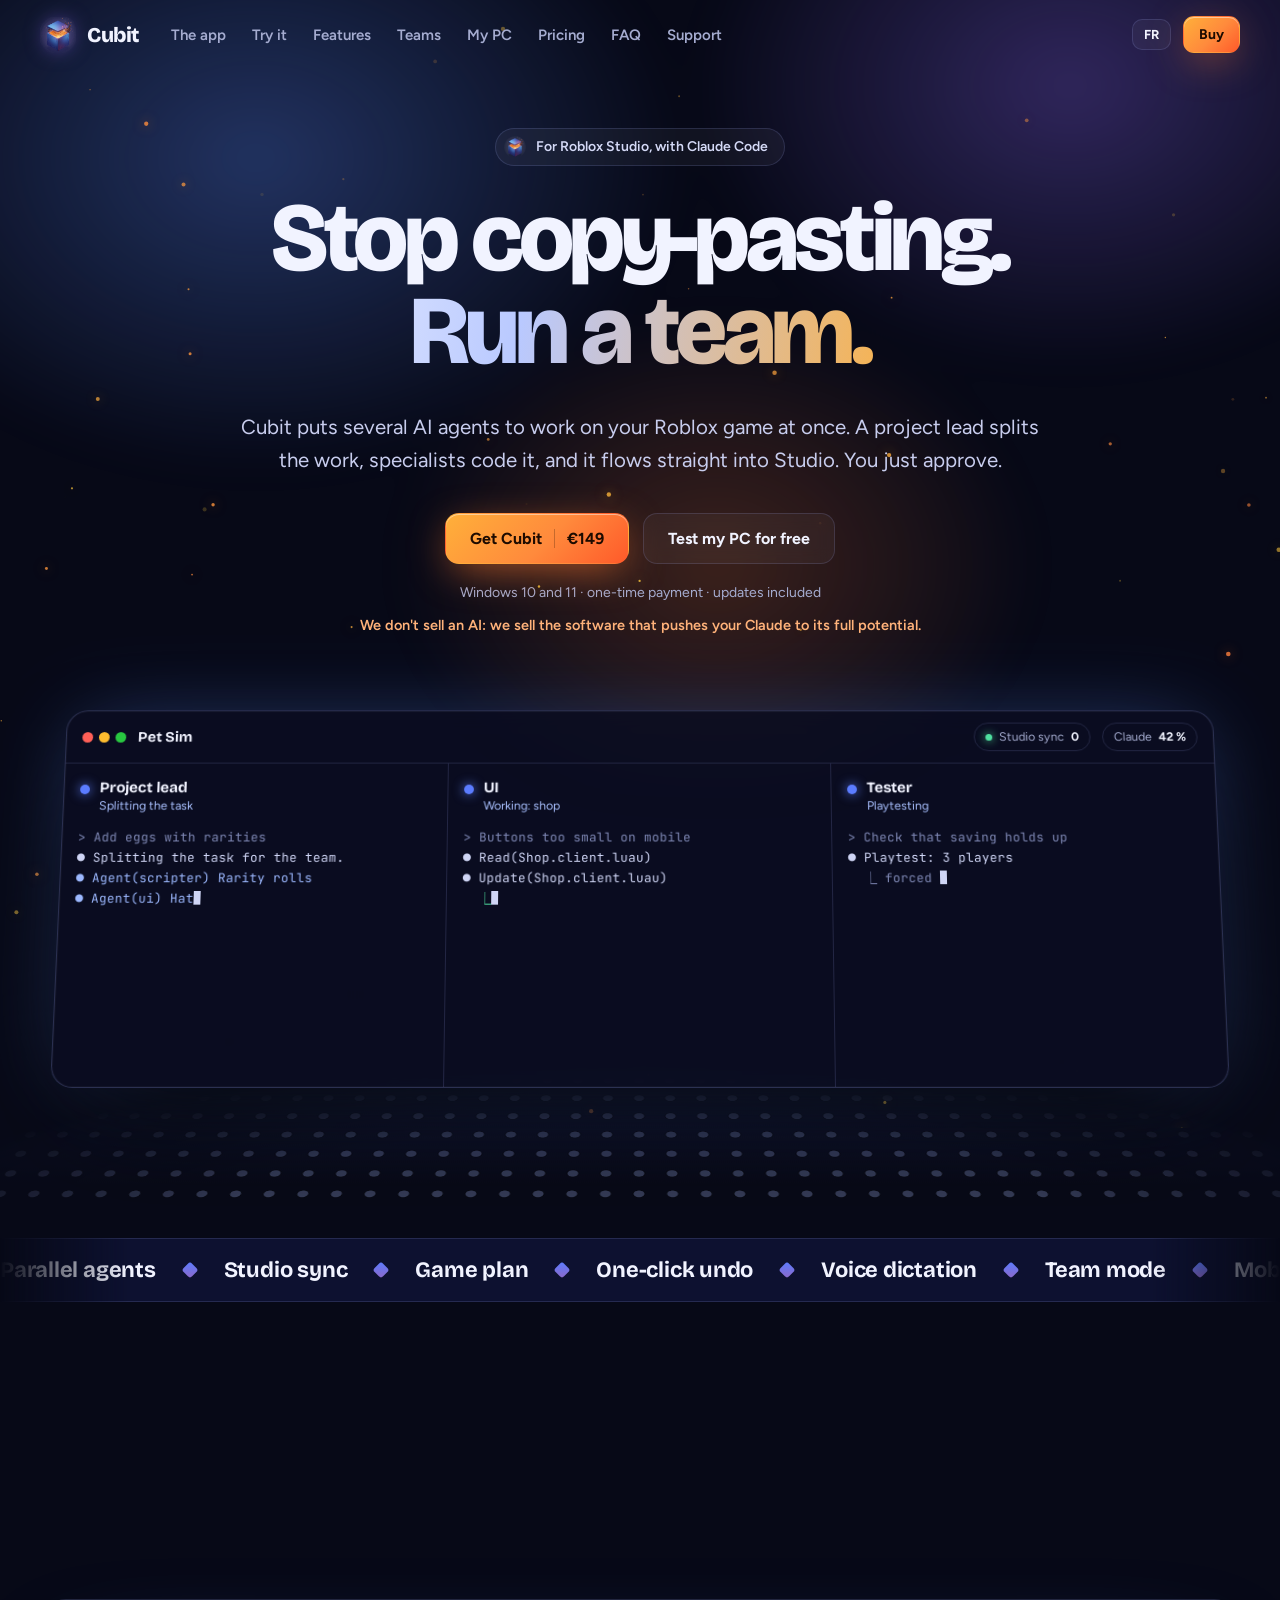
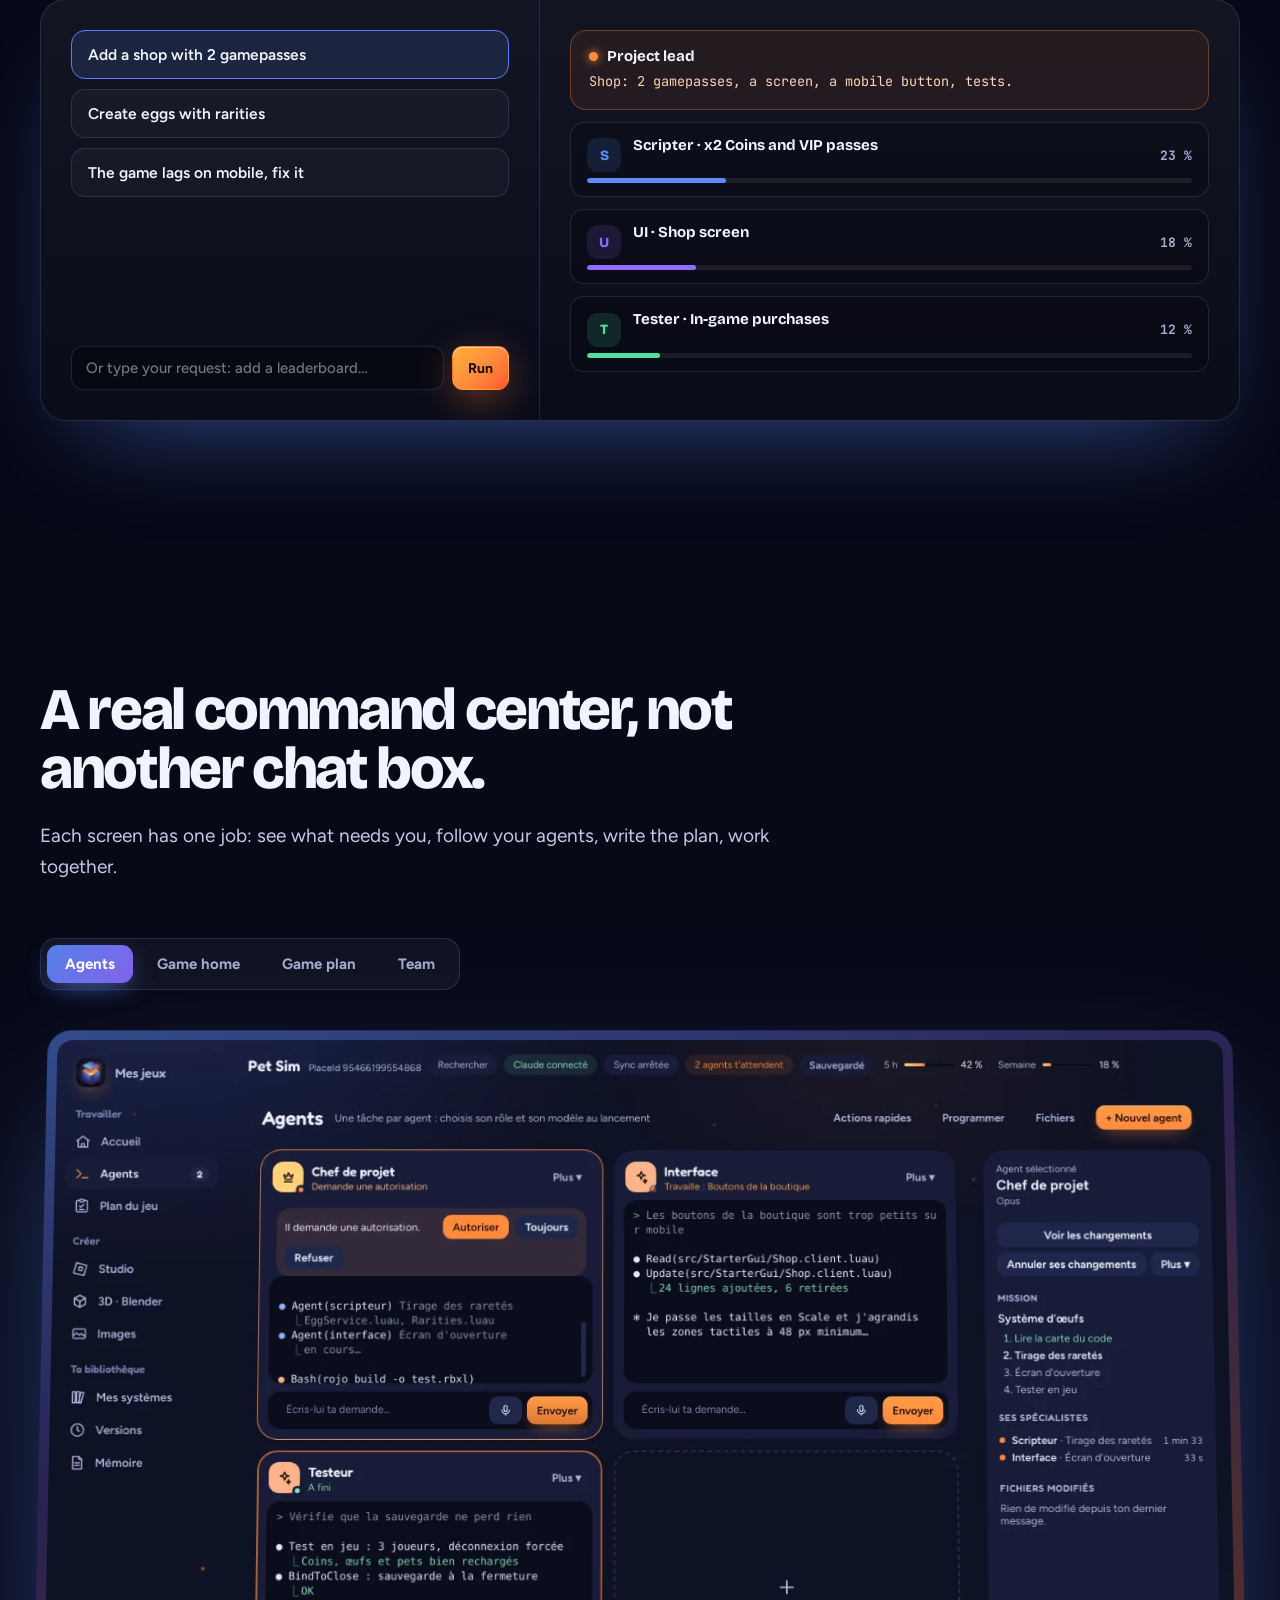
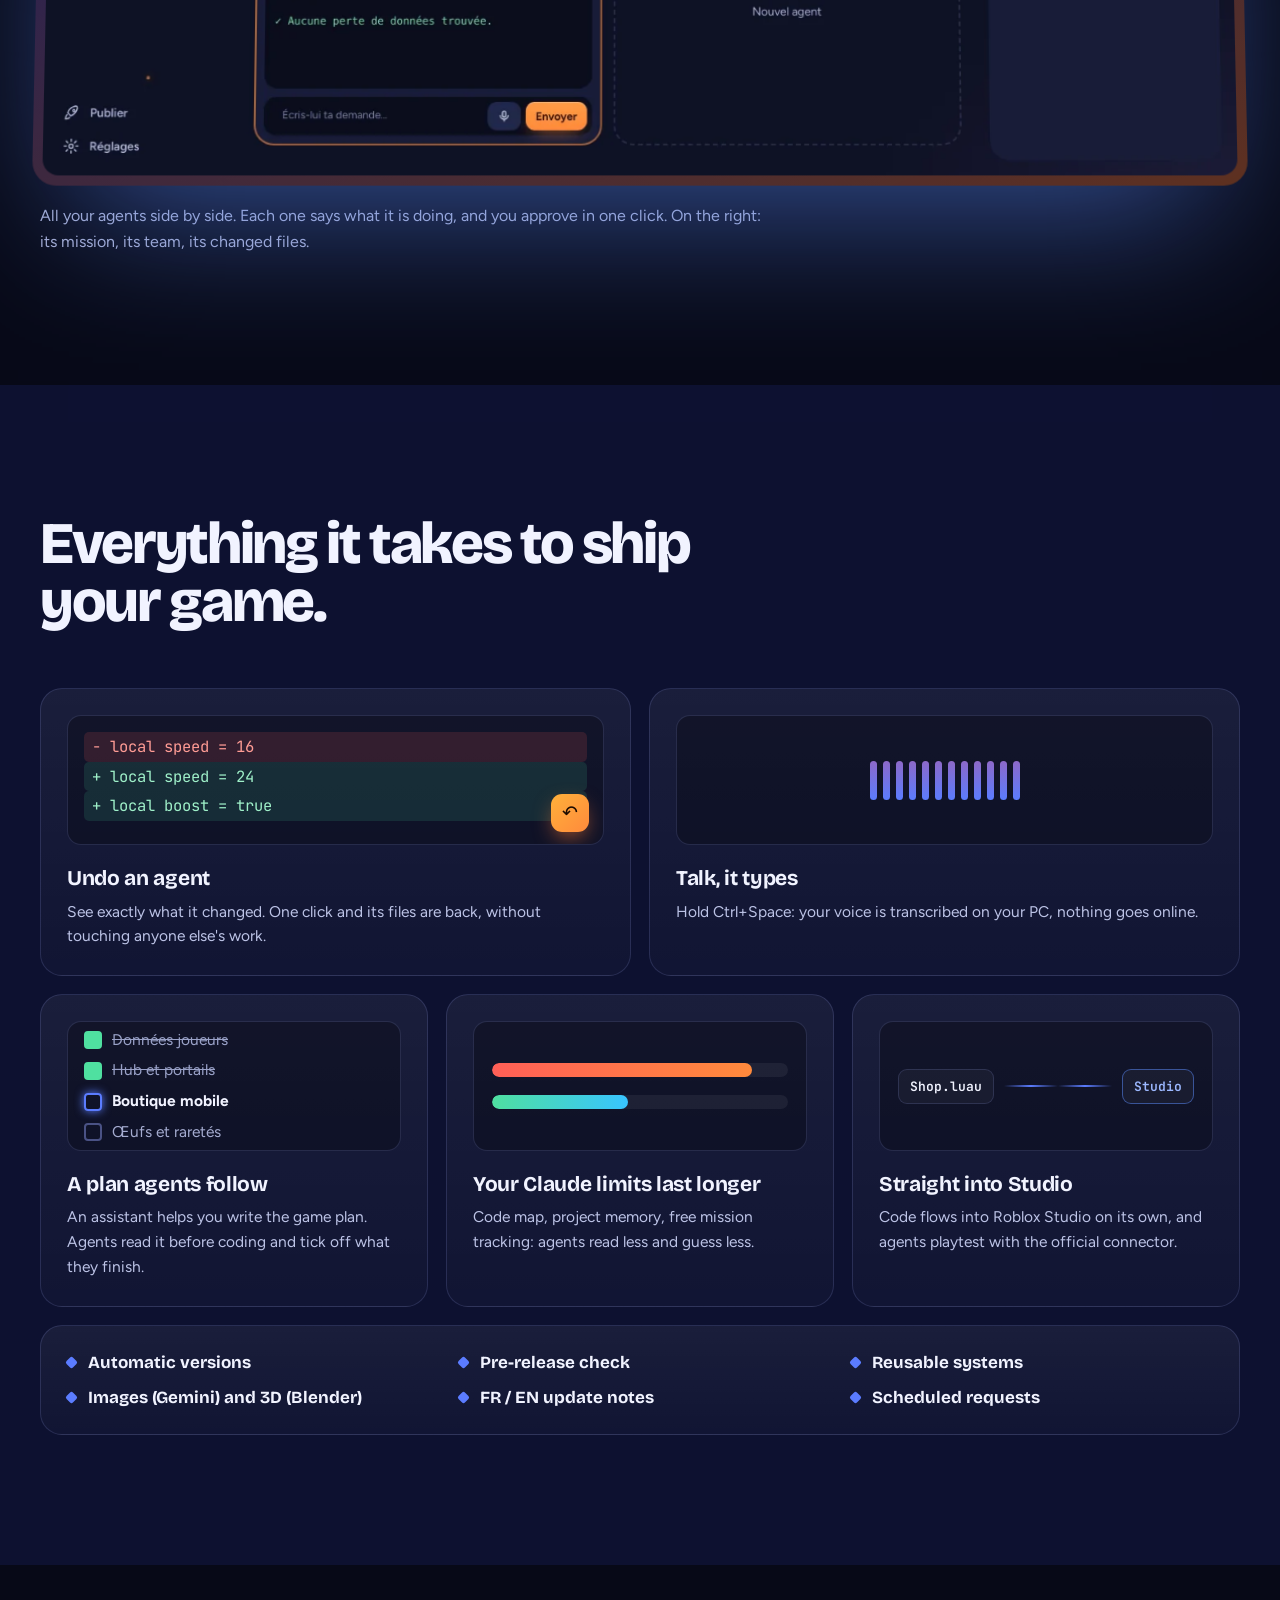
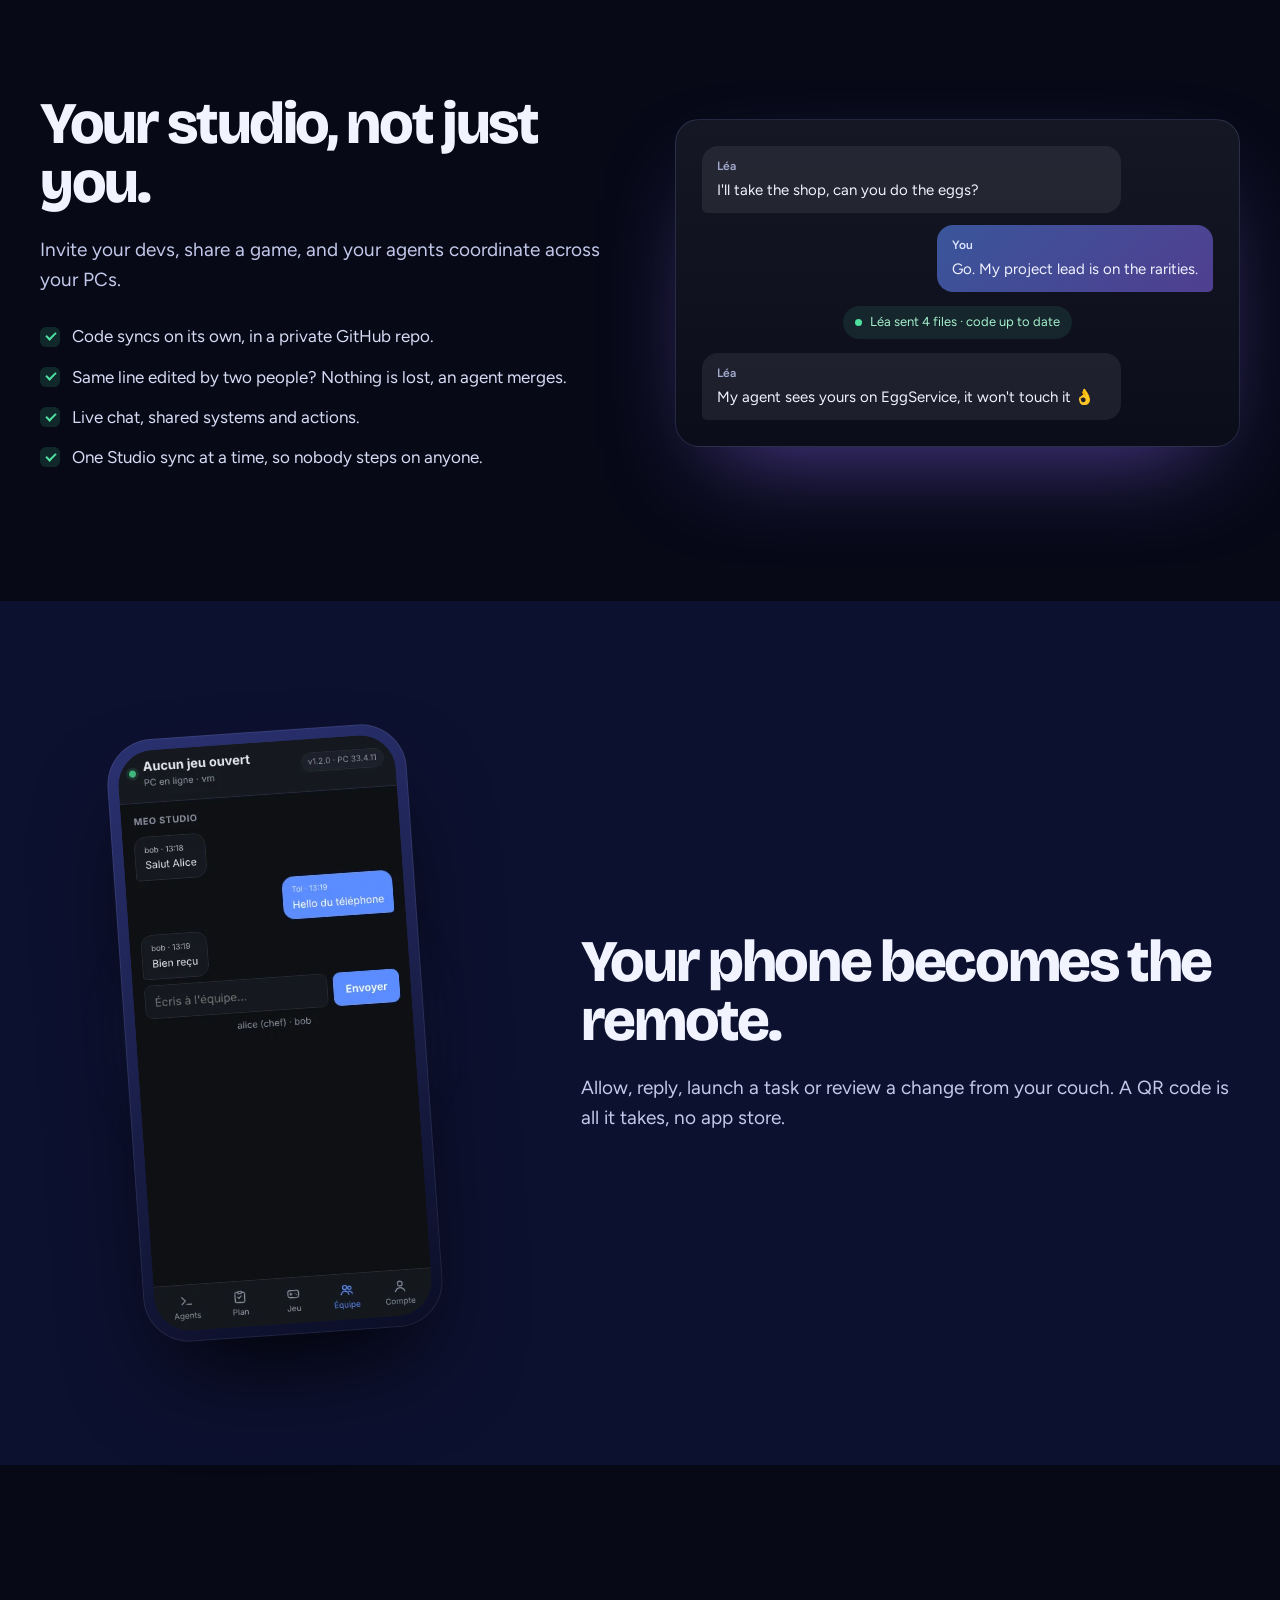
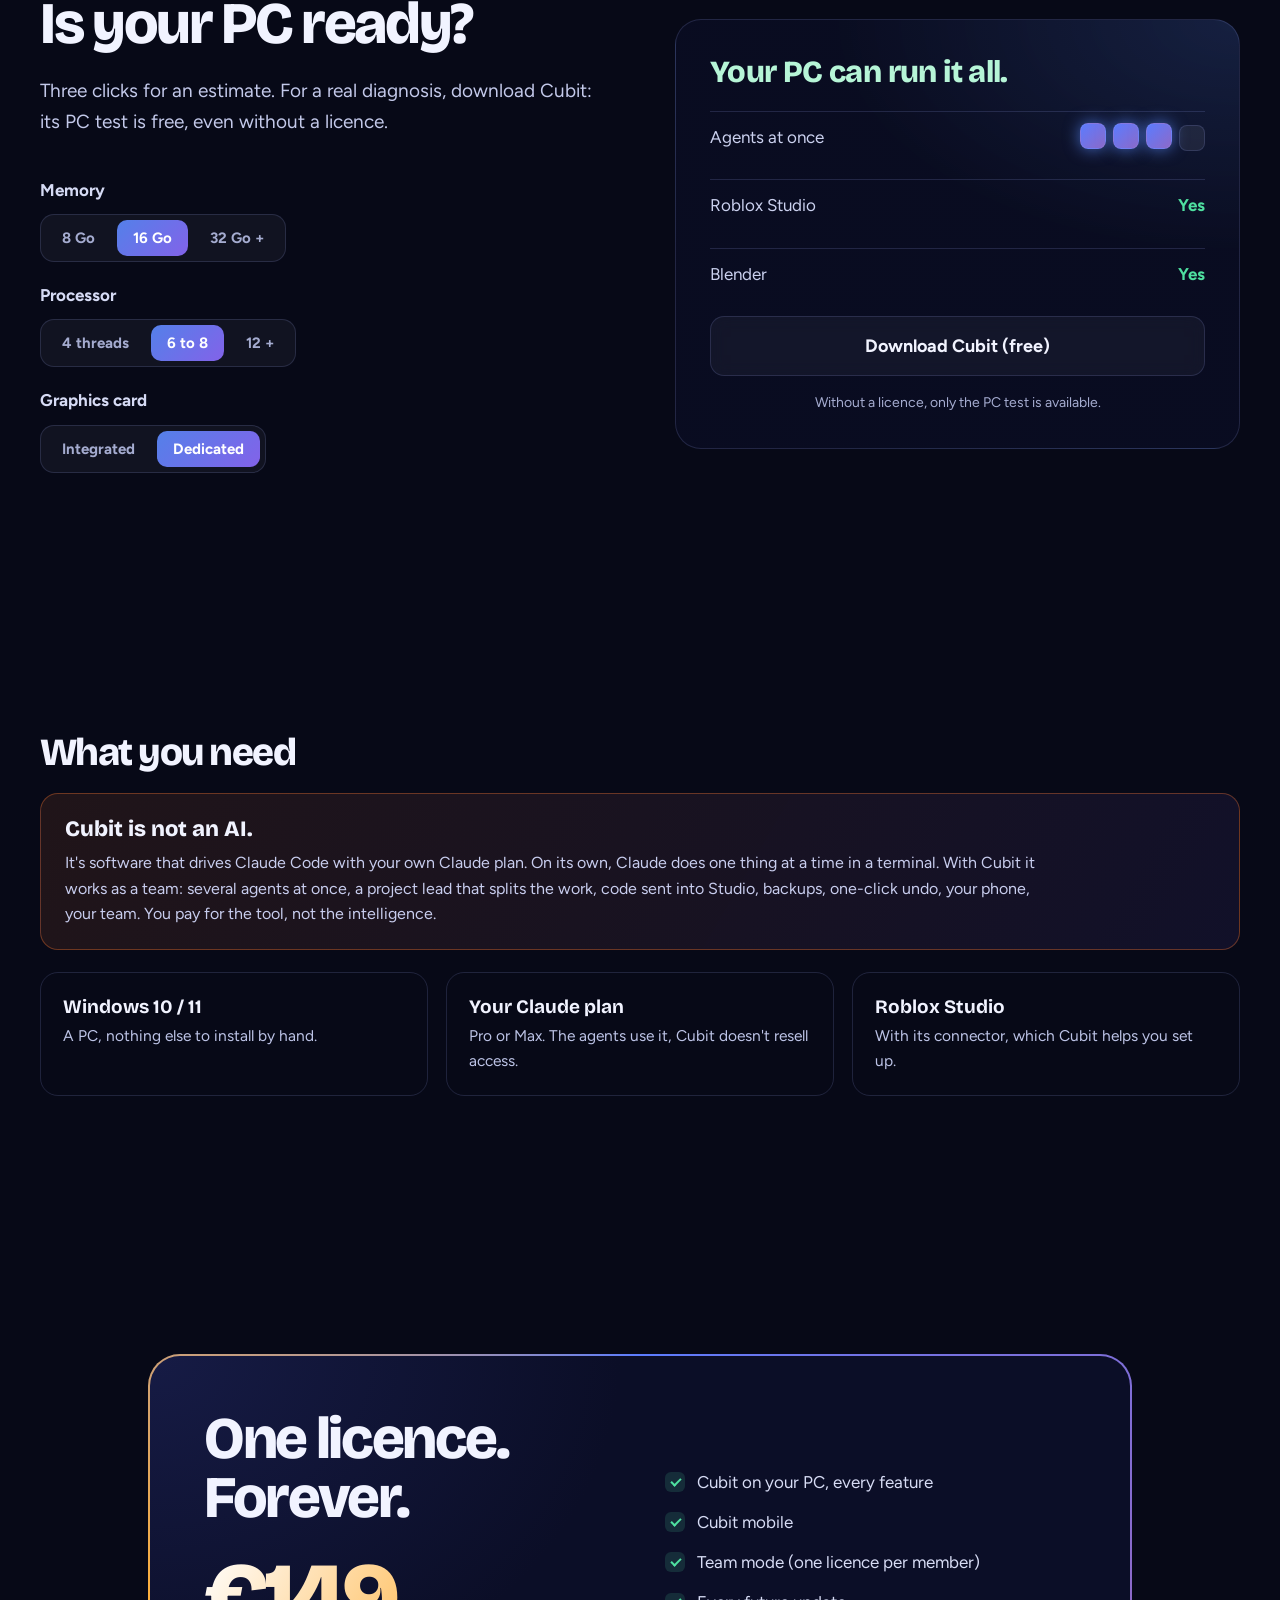
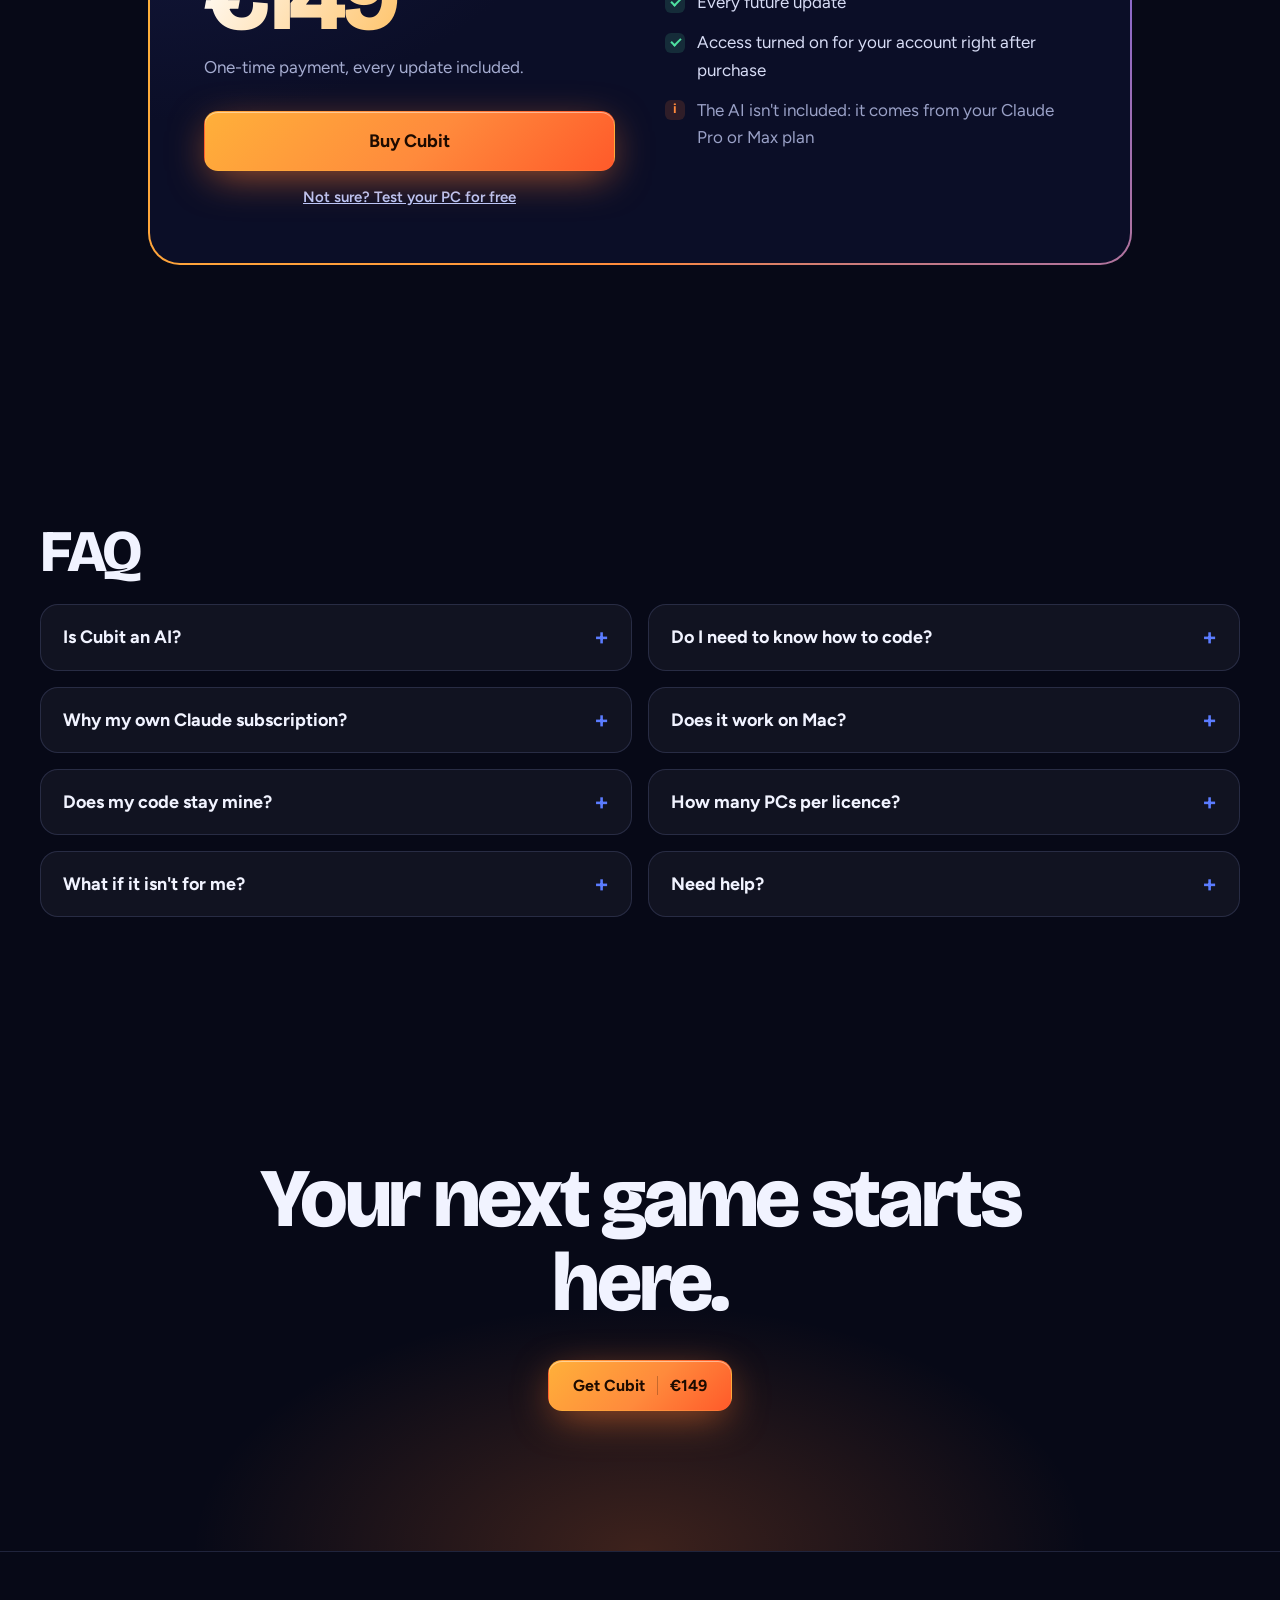
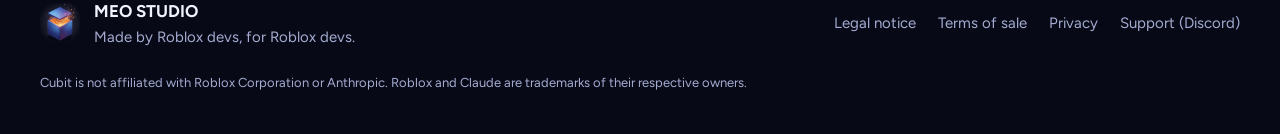
==== commit 37a17adb: "Add files via upload" ====
--- a/index.html
+++ b/index.html
@@ -353,7 +353,7 @@
   <p class="fine"><span lang="fr">Cubit n'est affilié ni à Roblox Corporation ni à Anthropic. Roblox et Claude sont des marques de leurs propriétaires.</span><span lang="en">Cubit is not affiliated with Roblox Corporation or Anthropic. Roblox and Claude are trademarks of their respective owners.</span></p>
 </footer>
 
-<script src="site.js?v=7"></script>
+<script src="site.js?v=8"></script>
 <script src="https://payhip.com/payhip.js" async></script>
 </body>
 </html>
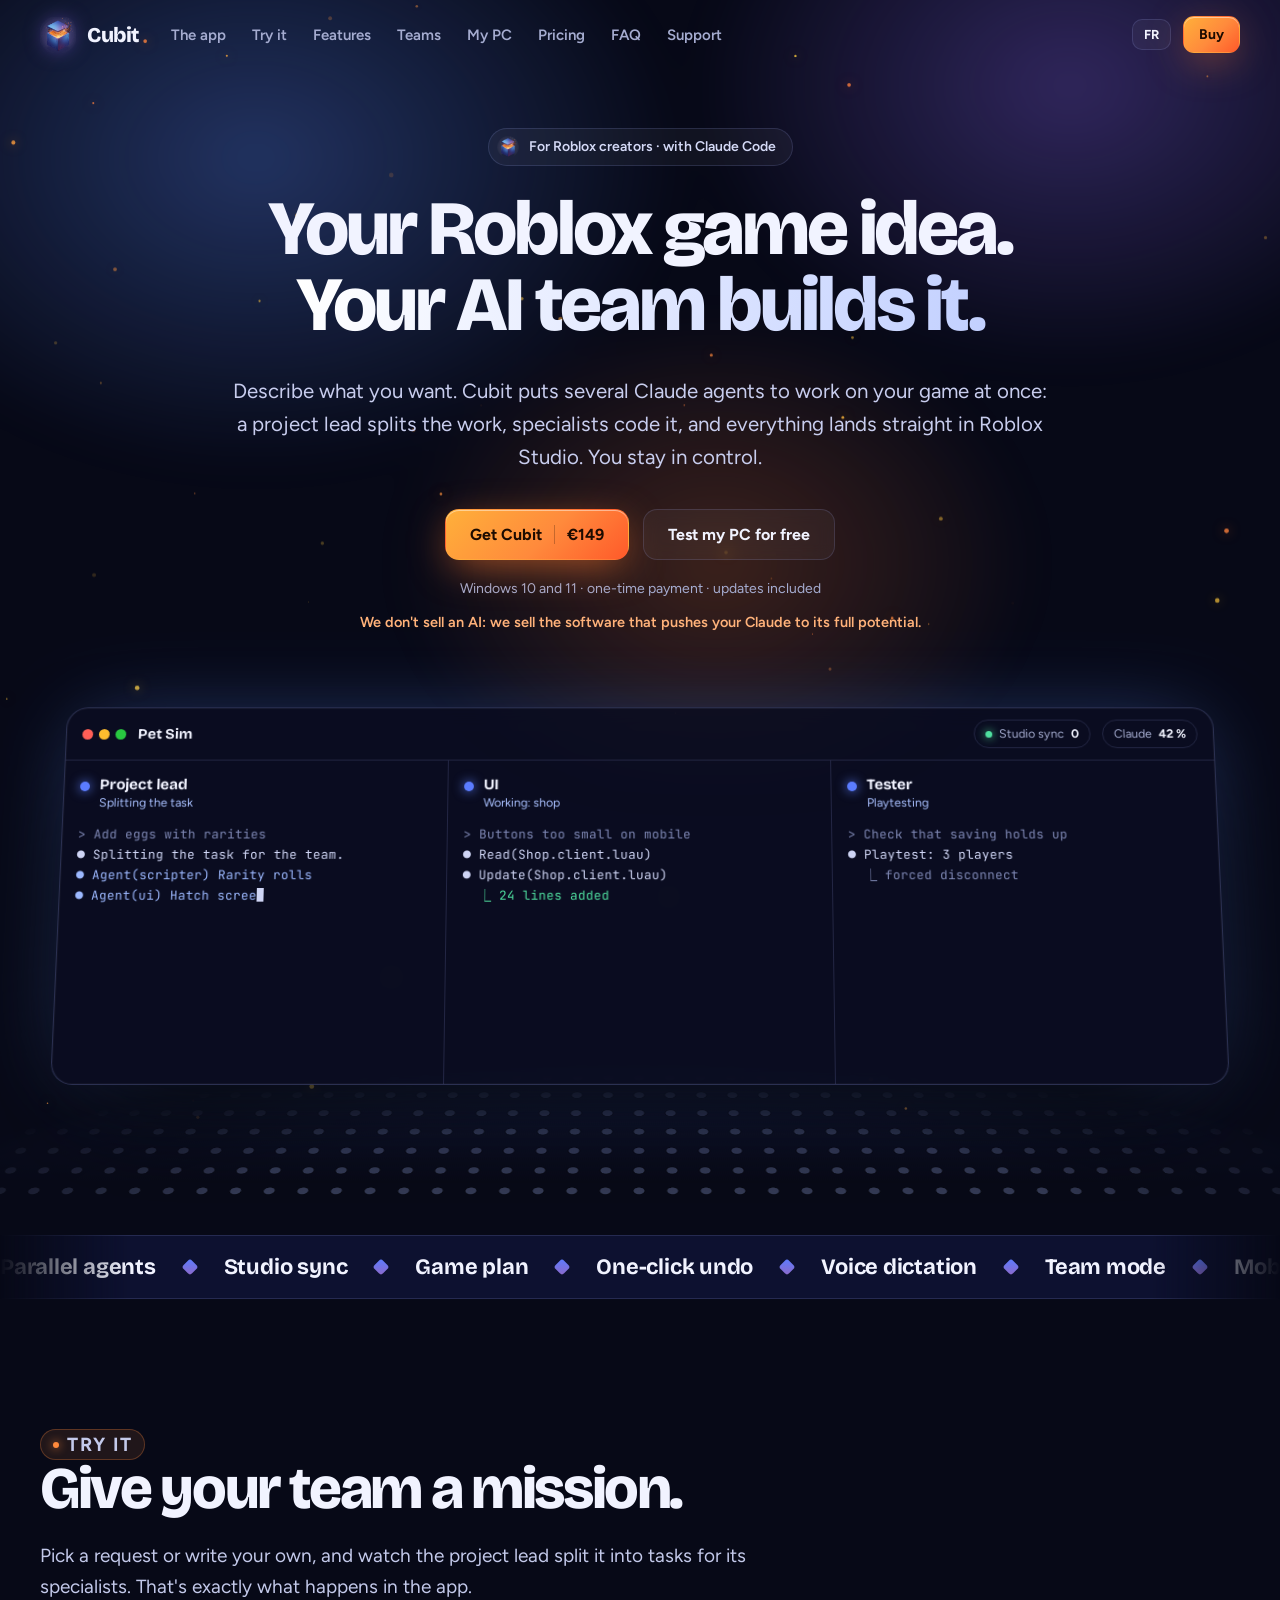
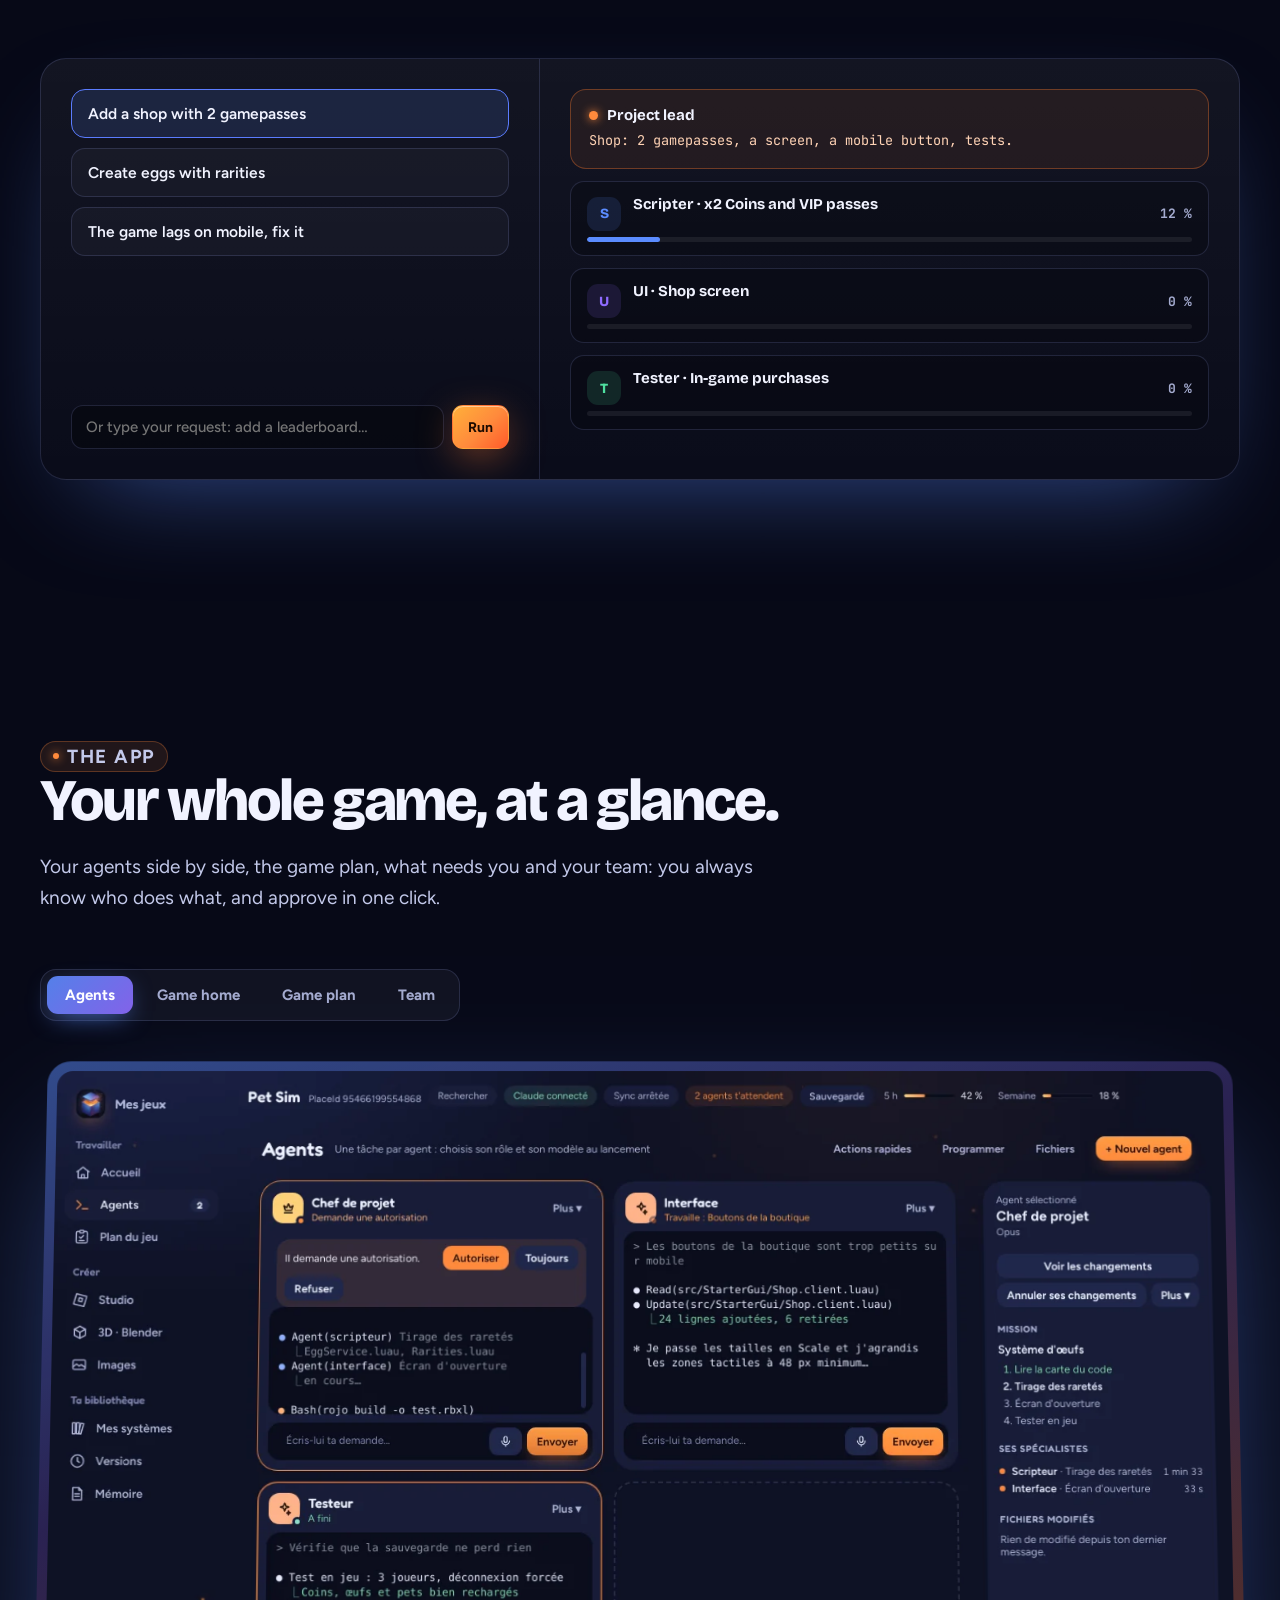
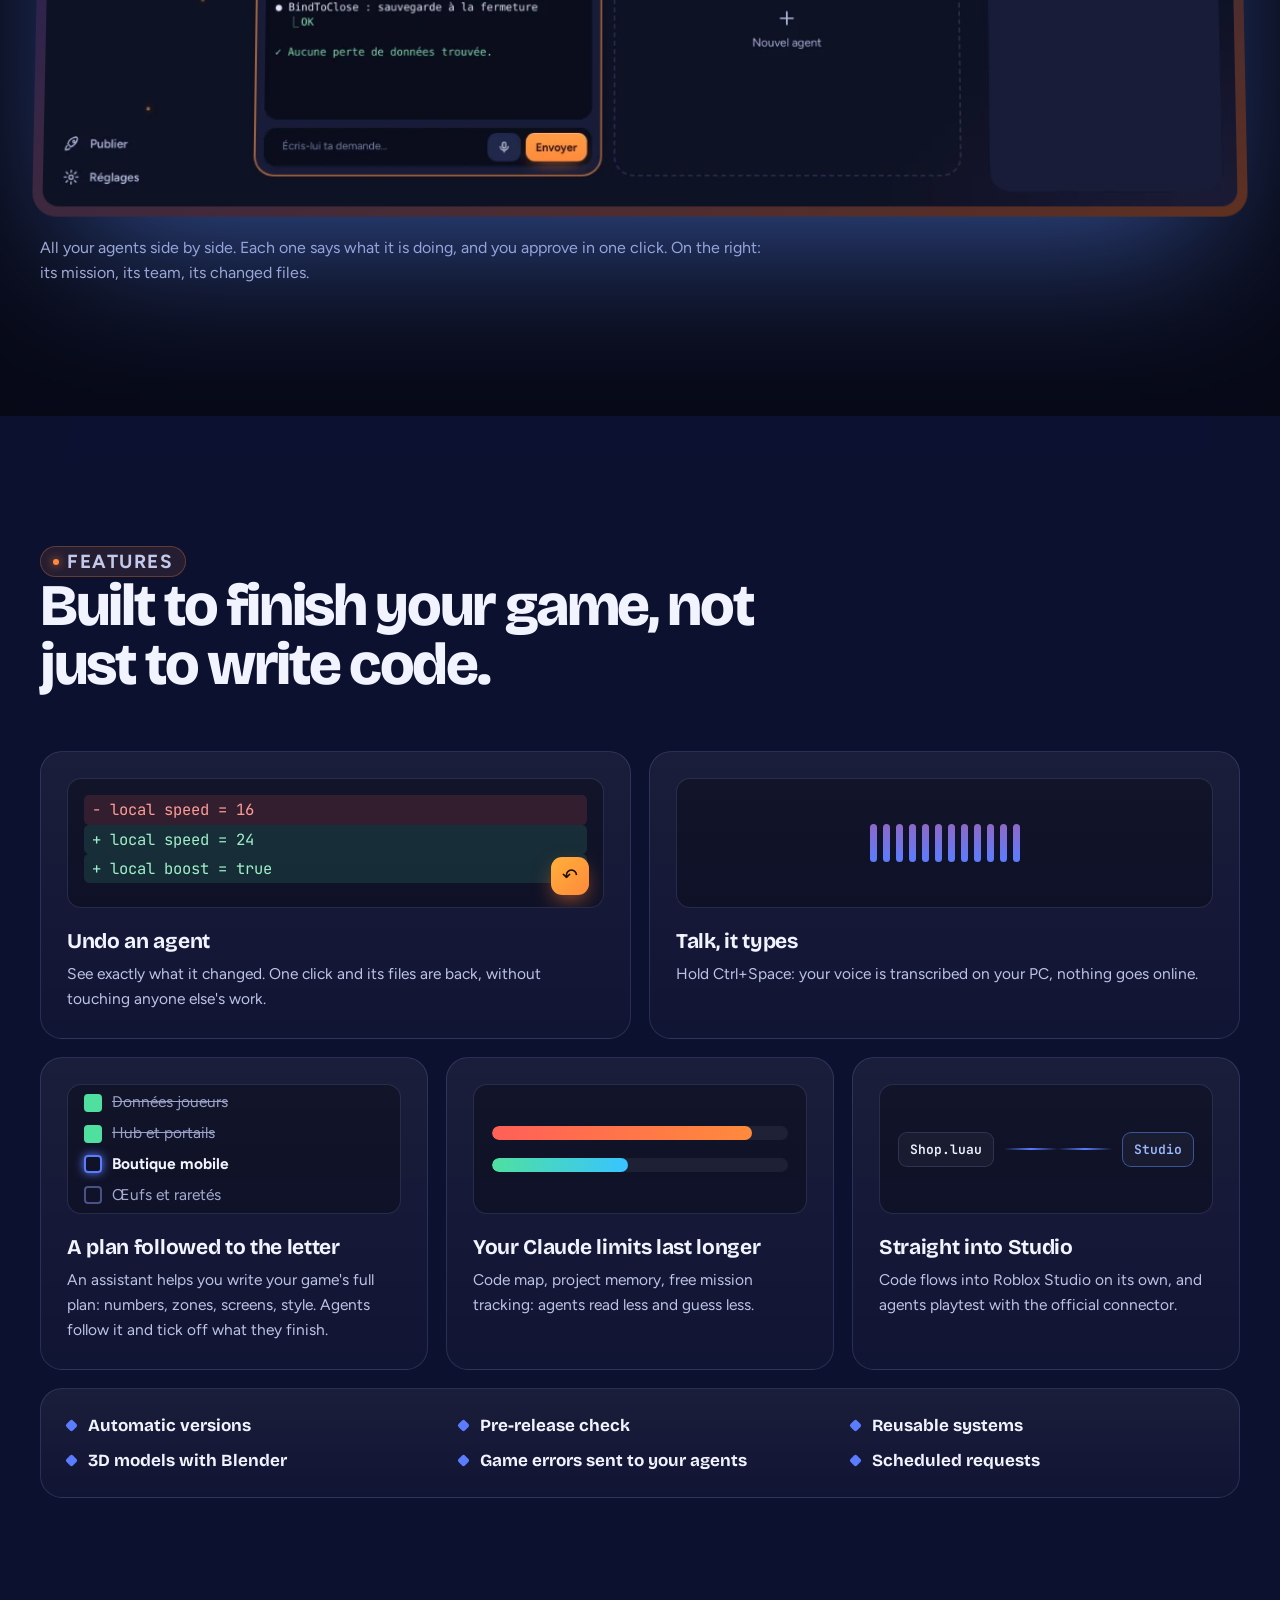
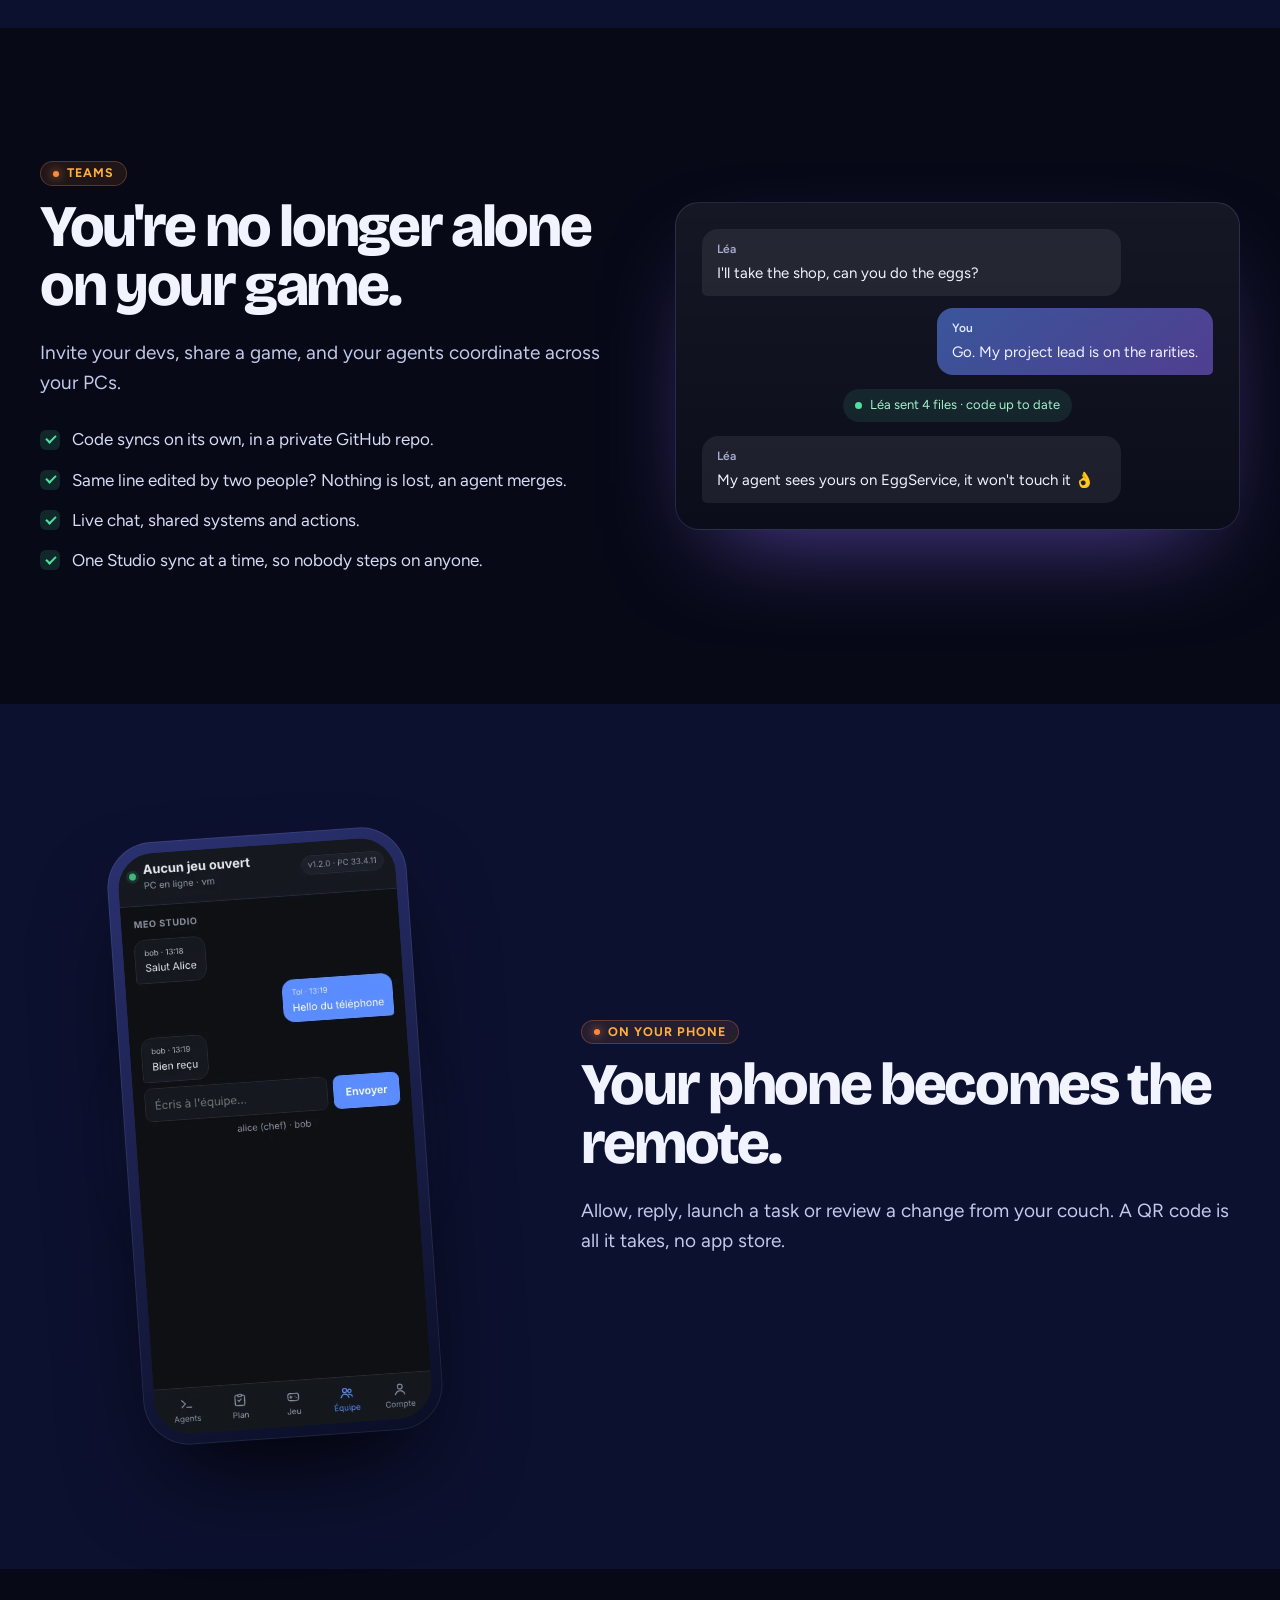
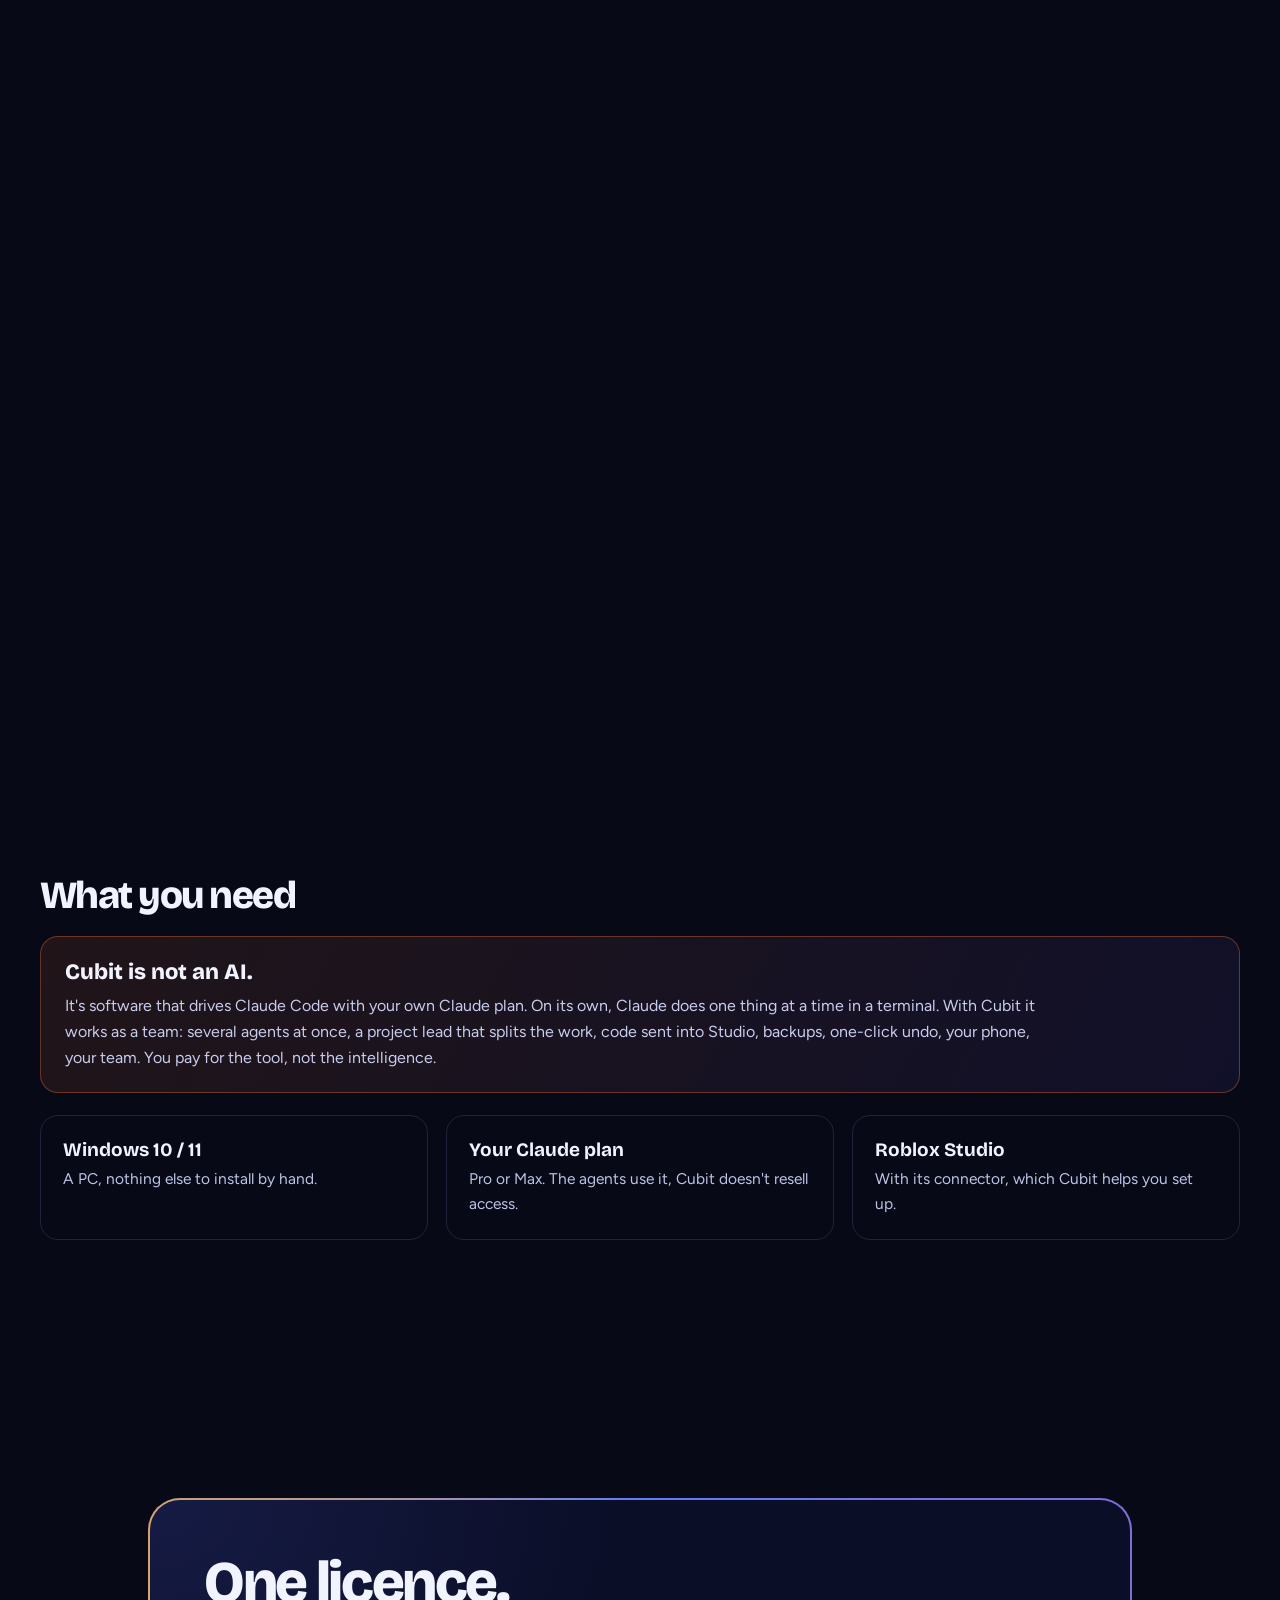
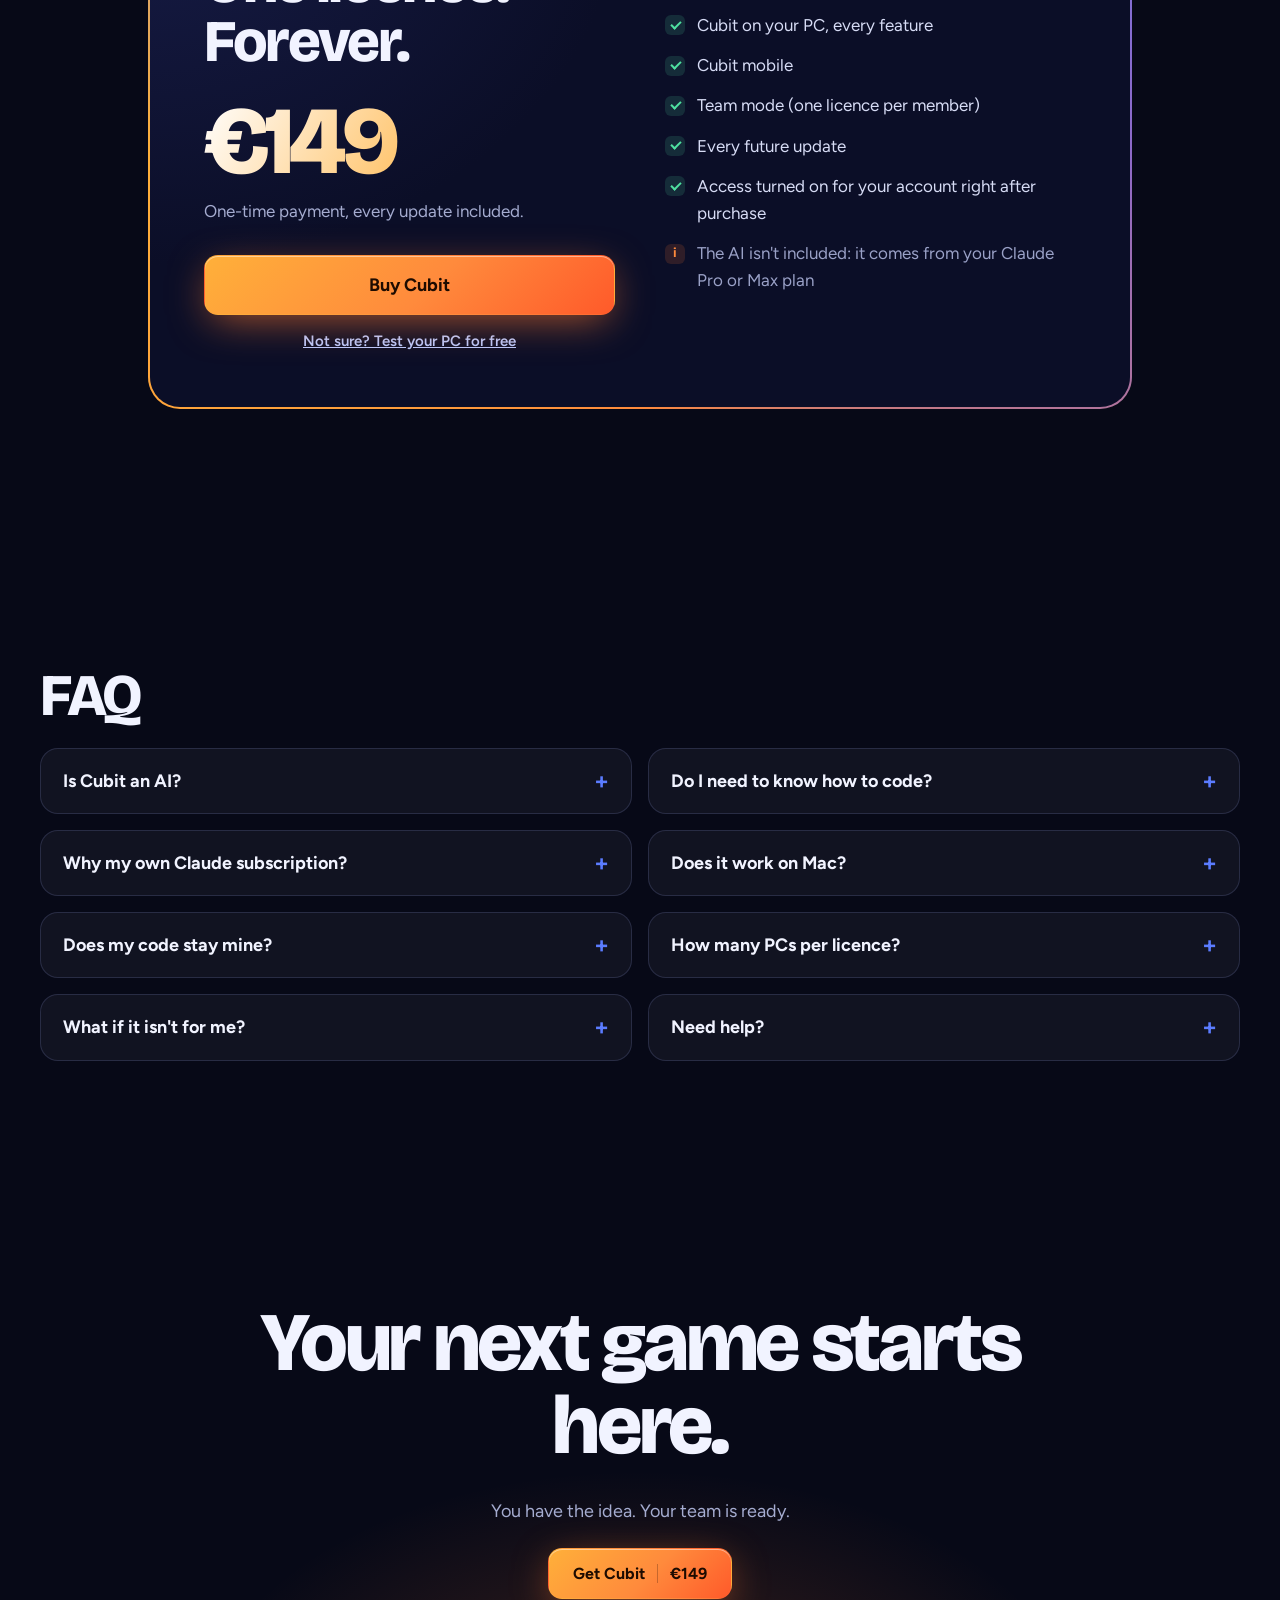
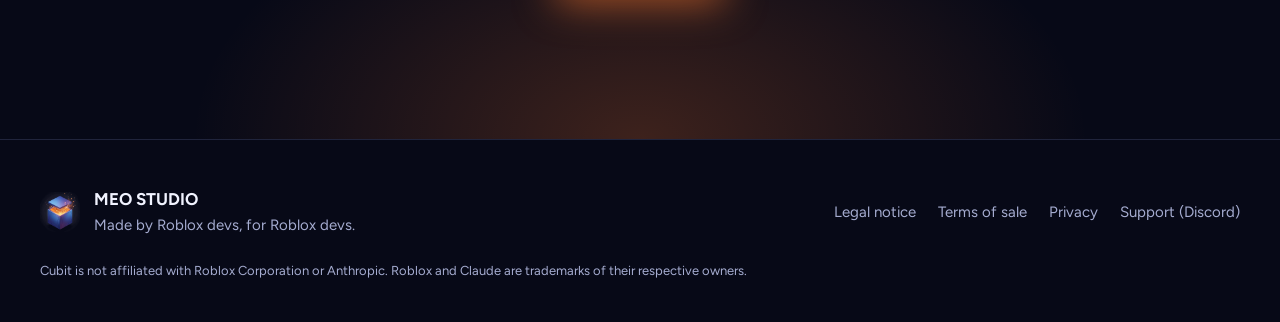
==== commit 8cd2cd24: "Add files via upload" ====
--- a/index.html
+++ b/index.html
@@ -13,7 +13,7 @@
 <link rel="preconnect" href="https://fonts.googleapis.com">
 <link rel="preconnect" href="https://fonts.gstatic.com" crossorigin>
 <link rel="stylesheet" href="https://fonts.googleapis.com/css2?family=Bricolage+Grotesque:opsz,wght@12..96,500;12..96,700;12..96,800&family=Figtree:wght@400;500;600;700&family=JetBrains+Mono:wght@400;600&display=swap">
-<link rel="stylesheet" href="style.css?v=7">
+<link rel="stylesheet" href="style.css?v=8">
 </head>
 <body>
 <a class="skip" href="#main"><span lang="fr">Aller au contenu</span><span lang="en">Skip to content</span></a>
@@ -38,20 +38,21 @@
   </div>
 </header>
 
+<div class="scroll-bar" id="scroll-bar" aria-hidden="true"></div>
 <main id="main">
   <!-- ============ HÉROS : la démo vivante ============ -->
   <section class="hero" id="top">
     <div class="hero-glow" aria-hidden="true"></div>
     <canvas class="embers" id="embers" aria-hidden="true"></canvas>
     <div class="hero-head">
-      <p class="kicker"><img src="img/cubit-logo.png" alt="" width="22" height="22"><span lang="fr">Pour Roblox Studio, avec Claude Code</span><span lang="en">For Roblox Studio, with Claude Code</span></p>
+      <p class="kicker"><img src="img/cubit-logo.png" alt="" width="22" height="22"><span lang="fr">Pour les créateurs Roblox · avec Claude Code</span><span lang="en">For Roblox creators · with Claude Code</span></p>
       <h1>
-        <span lang="fr"><span class="h1-a">Arrête de copier-coller.</span><span class="h1-b">Dirige une équipe.</span></span>
-        <span lang="en"><span class="h1-a">Stop copy-pasting.</span><span class="h1-b">Run a team.</span></span>
+        <span lang="fr"><span class="h1-a">Ton idée de jeu Roblox.</span><span class="h1-b">Ton équipe d'IA la construit.</span></span>
+        <span lang="en"><span class="h1-a">Your Roblox game idea.</span><span class="h1-b">Your AI team builds it.</span></span>
       </h1>
       <p class="lead">
-        <span lang="fr">Cubit fait travailler plusieurs agents IA sur ton jeu Roblox en même temps. Un Chef de projet découpe, des spécialistes codent, le code part tout seul dans Studio. Toi, tu valides.</span>
-        <span lang="en">Cubit puts several AI agents to work on your Roblox game at once. A project lead splits the work, specialists code it, and it flows straight into Studio. You just approve.</span>
+        <span lang="fr">Décris ce que tu veux. Cubit fait travailler plusieurs agents Claude en même temps sur ton jeu : un Chef de projet répartit le travail, les spécialistes codent, et tout arrive directement dans Roblox Studio. Toi, tu gardes la main.</span>
+        <span lang="en">Describe what you want. Cubit puts several Claude agents to work on your game at once: a project lead splits the work, specialists code it, and everything lands straight in Roblox Studio. You stay in control.</span>
       </p>
       <div class="hero-cta">
         <a class="btn buy" href="#price"><span lang="fr">Acheter Cubit</span><span lang="en">Get Cubit</span><b data-price></b></a>
@@ -105,8 +106,9 @@
   <!-- ============ ESSAI : donne une tâche ============ -->
   <section class="try" id="try">
     <div class="sec-head">
-      <h2><span lang="fr">Donne-lui une tâche.</span><span lang="en">Give it a task.</span></h2>
-      <p><span lang="fr">Choisis une demande ou écris la tienne : regarde le Chef de projet la découper et la répartir entre ses spécialistes.</span><span lang="en">Pick a request or write your own: watch the project lead split it and hand it to specialists.</span></p>
+      <p class="sec-kicker"><span lang="fr">Essaie</span><span lang="en">Try it</span></p>
+      <h2><span lang="fr">Donne une mission à ton équipe.</span><span lang="en">Give your team a mission.</span></h2>
+      <p><span lang="fr">Choisis une demande ou écris la tienne, et regarde le Chef de projet la découper en tâches pour ses spécialistes. C'est exactement ce qui se passe dans l'appli.</span><span lang="en">Pick a request or write your own, and watch the project lead split it into tasks for its specialists. That's exactly what happens in the app.</span></p>
     </div>
     <div class="try-box">
       <div class="try-ask">
@@ -127,8 +129,9 @@
   <!-- ============ VISITE DE L'APPLI ============ -->
   <section class="tour" id="tour">
     <div class="sec-head">
-      <h2><span lang="fr">Un vrai poste de commande, pas un chat de plus.</span><span lang="en">A real command center, not another chat box.</span></h2>
-      <p><span lang="fr">Chaque écran a un seul rôle : voir ce qui t'attend, suivre tes agents, écrire le plan, travailler à plusieurs.</span><span lang="en">Each screen has one job: see what needs you, follow your agents, write the plan, work together.</span></p>
+      <p class="sec-kicker"><span lang="fr">L'appli</span><span lang="en">The app</span></p>
+      <h2><span lang="fr">Tout ton jeu, sous tes yeux.</span><span lang="en">Your whole game, at a glance.</span></h2>
+      <p><span lang="fr">Tes agents côte à côte, le plan du jeu, ce qui t'attend et ton équipe : tu sais toujours qui fait quoi, et tu valides d'un clic.</span><span lang="en">Your agents side by side, the game plan, what needs you and your team: you always know who does what, and approve in one click.</span></p>
     </div>
     <div class="tabs" role="tablist" aria-label="Écrans de Cubit">
       <button role="tab" aria-selected="true" data-shot="agents"><span lang="fr">Agents</span><span lang="en">Agents</span></button>
@@ -147,7 +150,8 @@
   <!-- ============ FONCTIONS (grille) ============ -->
   <section class="features" id="features">
     <div class="sec-head">
-      <h2><span lang="fr">Tout ce qu'il faut pour sortir ton jeu.</span><span lang="en">Everything it takes to ship your game.</span></h2>
+      <p class="sec-kicker"><span lang="fr">Les fonctions</span><span lang="en">Features</span></p>
+      <h2><span lang="fr">Pensé pour finir ton jeu, pas juste pour coder.</span><span lang="en">Built to finish your game, not just to write code.</span></h2>
     </div>
     <div class="bento">
       <article class="tile t-undo">
@@ -162,8 +166,8 @@
       </article>
       <article class="tile t-plan">
         <div class="viz tasks" aria-hidden="true"><p class="ok">Données joueurs</p><p class="ok">Hub et portails</p><p class="now">Boutique mobile</p><p>Œufs et raretés</p></div>
-        <h3><span lang="fr">Un plan que les agents suivent</span><span lang="en">A plan agents follow</span></h3>
-        <p><span lang="fr">Un assistant t'aide à écrire le plan du jeu. Les agents le lisent avant de coder et cochent ce qu'ils finissent.</span><span lang="en">An assistant helps you write the game plan. Agents read it before coding and tick off what they finish.</span></p>
+        <h3><span lang="fr">Un plan suivi à la lettre</span><span lang="en">A plan followed to the letter</span></h3>
+        <p><span lang="fr">Un assistant t'aide à écrire le plan complet de ton jeu : chiffres, zones, écrans, style. Les agents le suivent et cochent ce qu'ils finissent.</span><span lang="en">An assistant helps you write your game's full plan: numbers, zones, screens, style. Agents follow it and tick off what they finish.</span></p>
       </article>
       <article class="tile t-tokens">
         <div class="viz meter" aria-hidden="true"><span class="m-before"><i></i></span><span class="m-after"><i></i></span></div>
@@ -180,8 +184,8 @@
           <li><span lang="fr">Versions automatiques</span><span lang="en">Automatic versions</span></li>
           <li><span lang="fr">Vérification avant publication</span><span lang="en">Pre-release check</span></li>
           <li><span lang="fr">Mes systèmes réutilisables</span><span lang="en">Reusable systems</span></li>
-          <li><span lang="fr">Images (Gemini) et 3D (Blender)</span><span lang="en">Images (Gemini) and 3D (Blender)</span></li>
-          <li><span lang="fr">Notes de mise à jour FR / EN</span><span lang="en">FR / EN update notes</span></li>
+          <li><span lang="fr">Modèles 3D avec Blender</span><span lang="en">3D models with Blender</span></li>
+          <li><span lang="fr">Erreurs du jeu remontées aux agents</span><span lang="en">Game errors sent to your agents</span></li>
           <li><span lang="fr">Demandes programmées</span><span lang="en">Scheduled requests</span></li>
         </ul>
       </article>
@@ -191,7 +195,8 @@
   <!-- ============ ÉQUIPE ============ -->
   <section class="team" id="team">
     <div class="team-text">
-      <h2><span lang="fr">Ton studio, pas juste toi.</span><span lang="en">Your studio, not just you.</span></h2>
+      <p class="sec-kicker"><span lang="fr">En équipe</span><span lang="en">Teams</span></p>
+      <h2><span lang="fr">Tu n'es plus seul sur ton jeu.</span><span lang="en">You're no longer alone on your game.</span></h2>
       <p class="big"><span lang="fr">Invite tes devs, partagez un jeu, et vos agents se coordonnent entre vos PC.</span><span lang="en">Invite your devs, share a game, and your agents coordinate across your PCs.</span></p>
       <ul class="ticks">
         <li><span lang="fr">Le code se synchronise tout seul, dans un dépôt GitHub privé.</span><span lang="en">Code syncs on its own, in a private GitHub repo.</span></li>
@@ -214,6 +219,7 @@
   <section class="mobile">
     <div class="phone-wrap"><div class="phone"><img src="img/mobile.webp" width="390" height="844" loading="lazy" alt="Cubit mobile : la discussion de l'équipe sur un téléphone."></div></div>
     <div class="mobile-text">
+      <p class="sec-kicker"><span lang="fr">Sur ton téléphone</span><span lang="en">On your phone</span></p>
       <h2><span lang="fr">Ton téléphone devient la télécommande.</span><span lang="en">Your phone becomes the remote.</span></h2>
       <p class="big"><span lang="fr">Autorise, réponds, lance une tâche ou vérifie un changement depuis ton canapé. Un QR code suffit, aucun store.</span><span lang="en">Allow, reply, launch a task or review a change from your couch. A QR code is all it takes, no app store.</span></p>
     </div>
@@ -222,6 +228,7 @@
   <!-- ============ TON PC ============ -->
   <section class="check" id="check">
     <div class="check-text">
+      <p class="sec-kicker"><span lang="fr">Ton PC</span><span lang="en">Your PC</span></p>
       <h2><span lang="fr">Ton PC est-il prêt ?</span><span lang="en">Is your PC ready?</span></h2>
       <p class="big"><span lang="fr">Trois clics pour une estimation. Pour un vrai diagnostic, télécharge Cubit : son test de PC est gratuit, même sans licence.</span><span lang="en">Three clicks for an estimate. For a real diagnosis, download Cubit: its PC test is free, even without a licence.</span></p>
       <div class="check-q">
@@ -289,6 +296,7 @@
             <div id="pay-owned" class="buy-ok" hidden><span lang="fr">Tu as déjà Cubit sur ce compte ! Télécharge l'appli et connecte-toi.</span><span lang="en">You already own Cubit on this account! Download the app and sign in.</span></div>
             <div id="pay-choices">
               <p class="pay-note"><span lang="fr">Sur la page de paiement, entre exactement cet email :</span><span lang="en">On the payment page, enter exactly this email:</span> <b id="pay-email"></b> <button type="button" class="link-btn" id="pay-copy"><span lang="fr">copier</span><span lang="en">copy</span></button></p>
+              <label class="waiver"><input type="checkbox" id="pay-waiver"><span lang="fr">Je demande l'accès immédiat à Cubit après le paiement et je renonce à mon droit de rétractation de 14 jours. J'accepte les <a href="legal.html#cgv" target="_blank">conditions de vente</a>.</span><span lang="en">I request immediate access to Cubit after payment and waive my 14-day right of withdrawal. I accept the <a href="legal.html#cgv" target="_blank">terms of sale</a>.</span></label>
               <button class="btn buy" type="button" data-pay="card"><span lang="fr">Payer par carte ou PayPal</span><span lang="en">Pay by card or PayPal</span></button>
               <button class="btn glass" type="button" data-pay="crypto"><span lang="fr">Payer en crypto</span><span lang="en">Pay with crypto</span></button>
               <p class="fine"><span lang="fr">Carte et PayPal via Payhip<span data-crypto-note>, crypto (BTC, ETH, USDT, SOL…) via NOWPayments</span>.</span><span lang="en">Card and PayPal via Payhip<span data-crypto-note>, crypto (BTC, ETH, USDT, SOL…) via NOWPayments</span>.</span></p>
@@ -328,7 +336,7 @@
       <details><summary><span lang="fr">Combien de PC par licence ?</span><span lang="en">How many PCs per licence?</span></summary>
         <p><span lang="fr">La licence suit ton compte Cubit : PC fixe ou portable. En équipe, chaque membre a la sienne.</span><span lang="en">The licence follows your Cubit account: desktop or laptop. In a team, each member has their own.</span></p></details>
       <details><summary><span lang="fr">Et si ça ne me convient pas ?</span><span lang="en">What if it isn't for me?</span></summary>
-        <p><span lang="fr">Écris-nous sur <a href="https://discord.gg/f2B6KfaYT2" target="_blank" rel="noopener">Discord</a> dans les 14 jours suivant l'achat : on te rembourse.</span><span lang="en">Message us on <a href="https://discord.gg/f2B6KfaYT2" target="_blank" rel="noopener">Discord</a> within 14 days of purchase and we'll refund you.</span></p></details>
+        <p><span lang="fr">Fais d'abord le test gratuit de ton PC pour vérifier que tout marche chez toi : Cubit étant un logiciel livré tout de suite, il n'est pas remboursable une fois payé. Si quelque chose ne fonctionne pas comme promis, écris-nous sur <a href="https://discord.gg/f2B6KfaYT2" target="_blank" rel="noopener">Discord</a> : on le corrige.</span><span lang="en">Run the free PC test first to check everything works for you: Cubit is delivered instantly, so it isn't refundable once paid. If something doesn't work as promised, message us on <a href="https://discord.gg/f2B6KfaYT2" target="_blank" rel="noopener">Discord</a> and we'll fix it.</span></p></details>
       <details><summary><span lang="fr">Besoin d'aide ?</span><span lang="en">Need help?</span></summary>
         <p><span lang="fr">Rejoins notre <a href="https://discord.gg/f2B6KfaYT2" target="_blank" rel="noopener">Discord</a> : on t'aide pour l'installation, ton compte, un achat ou un bug, et tu peux y proposer des idées.</span><span lang="en">Join our <a href="https://discord.gg/f2B6KfaYT2" target="_blank" rel="noopener">Discord</a>: we help with setup, your account, a purchase or a bug, and you can suggest ideas.</span></p></details>
     </div>
@@ -337,6 +345,7 @@
   <!-- ============ DERNIER APPEL ============ -->
   <section class="final">
     <h2><span lang="fr">Ton prochain jeu commence ici.</span><span lang="en">Your next game starts here.</span></h2>
+    <p class="final-sub"><span lang="fr">Tu as l'idée. Ton équipe est prête.</span><span lang="en">You have the idea. Your team is ready.</span></p>
     <a class="btn buy" href="#price"><span lang="fr">Acheter Cubit</span><span lang="en">Get Cubit</span><b data-price></b></a>
   </section>
 </main>
@@ -353,7 +362,7 @@
   <p class="fine"><span lang="fr">Cubit n'est affilié ni à Roblox Corporation ni à Anthropic. Roblox et Claude sont des marques de leurs propriétaires.</span><span lang="en">Cubit is not affiliated with Roblox Corporation or Anthropic. Roblox and Claude are trademarks of their respective owners.</span></p>
 </footer>
 
-<script src="site.js?v=8"></script>
+<script src="site.js?v=9"></script>
 <script src="https://payhip.com/payhip.js" async></script>
 </body>
 </html>
--- a/style.css
+++ b/style.css
@@ -58,7 +58,7 @@
   radial-gradient(30% 40% at 55% 75%, rgba(255, 122, 47, .22), transparent 70%); filter: blur(20px); }
 .kicker { display: inline-flex; align-items: center; gap: 10px; margin: 0 0 26px; padding: 7px 16px 7px 8px; border-radius: 999px; background: var(--glass); border: 1px solid var(--line); font-size: 14px; font-weight: 600; color: #d4d9f6; }
 .kicker img { border-radius: 50%; }
-h1 { margin: 0 auto 26px; font: 800 clamp(46px, 7.6vw, 108px)/.95 var(--display); letter-spacing: -.045em; max-width: 13em; }
+h1 { margin: 0 auto 26px; font: 800 clamp(40px, 6vw, 84px)/.98 var(--display); letter-spacing: -.04em; max-width: 16em; }
 h1 .h1-a, h1 .h1-b { display: block; }
 h1 .h1-b { background: linear-gradient(100deg, #fff 10%, #b9c9ff 40%, var(--flame-2) 75%, var(--flame)); -webkit-background-clip: text; background-clip: text; color: transparent; padding-bottom: .08em; }
 .lead { font-size: clamp(18px, 1.6vw, 21px); color: #c8cdee; max-width: 40em; margin: 0 auto 36px; }
@@ -369,3 +369,27 @@
 #pay-choices { display: grid; gap: 10px; }
 [hidden] { display: none !important; }
 #acc-pass2-wrap { display: grid; gap: 10px; } #acc-pass2-wrap input { width: 100%; box-sizing: border-box; }
+
+/* ---------- Finitions ---------- */
+.sec-kicker { display: inline-flex; align-items: center; gap: 8px; margin: 0 0 12px; padding: 5px 12px; border-radius: 99px; font: 700 12.5px/1 var(--body); letter-spacing: .08em; text-transform: uppercase; color: var(--flame-2); background: rgba(255, 138, 60, .1); border: 1px solid rgba(255, 138, 60, .28); }
+.sec-kicker::before { content: ''; width: 6px; height: 6px; border-radius: 50%; background: var(--flame); box-shadow: 0 0 10px var(--flame); }
+h1 .h1-b { background-size: 220% 100%; animation: h1-shine 7s ease-in-out infinite alternate; }
+@keyframes h1-shine { from { background-position: 0% 50%; } to { background-position: 100% 50%; } }
+.scroll-bar { position: fixed; top: 0; left: 0; right: 0; height: 3px; z-index: 60; transform-origin: 0 50%; transform: scaleX(0); background: linear-gradient(90deg, var(--blue), var(--violet), var(--flame)); pointer-events: none; }
+.btn.buy { position: relative; overflow: hidden; }
+.btn.buy::before { content: ''; position: absolute; top: 0; bottom: 0; left: -60%; width: 40%; background: linear-gradient(100deg, transparent, rgba(255, 255, 255, .45), transparent); transform: skewX(-20deg); transition: left .6s ease; pointer-events: none; }
+.btn.buy:hover::before { left: 120%; }
+.screen.reveal { transform: perspective(1400px) rotateX(10deg) translateY(40px) scale(.97); transform-origin: 50% 0; }
+.screen.reveal.in { transform: none; }
+.tile:hover { transform: translateY(-4px); border-color: rgba(143, 107, 255, .35); }
+.final-sub { margin: -6px 0 22px; color: var(--muted); font-size: 18px; }
+.ticks li.reveal { transform: translateX(-14px); }
+.ticks li.reveal.in { transform: none; }
+@media (prefers-reduced-motion: reduce) { h1 .h1-b { animation: none; } .screen.reveal, .ticks li.reveal { transform: none; } .btn.buy::before { display: none; } }
+.legal ul { color: #c7cdea; line-height: 1.65; padding-left: 20px; }
+.legal-toc { margin: 8px 0 24px; color: var(--muted); }
+.legal-toc a { color: var(--flame-2); }
+.waiver { display: flex; gap: 10px; align-items: flex-start; font-size: 13.5px; line-height: 1.45; color: var(--muted); cursor: pointer; text-align: left; }
+.waiver input { margin-top: 3px; width: 17px; height: 17px; accent-color: var(--flame); flex: none; }
+.waiver a { color: var(--flame-2); }
+#pay-choices .btn[disabled] { opacity: .45; cursor: not-allowed; }
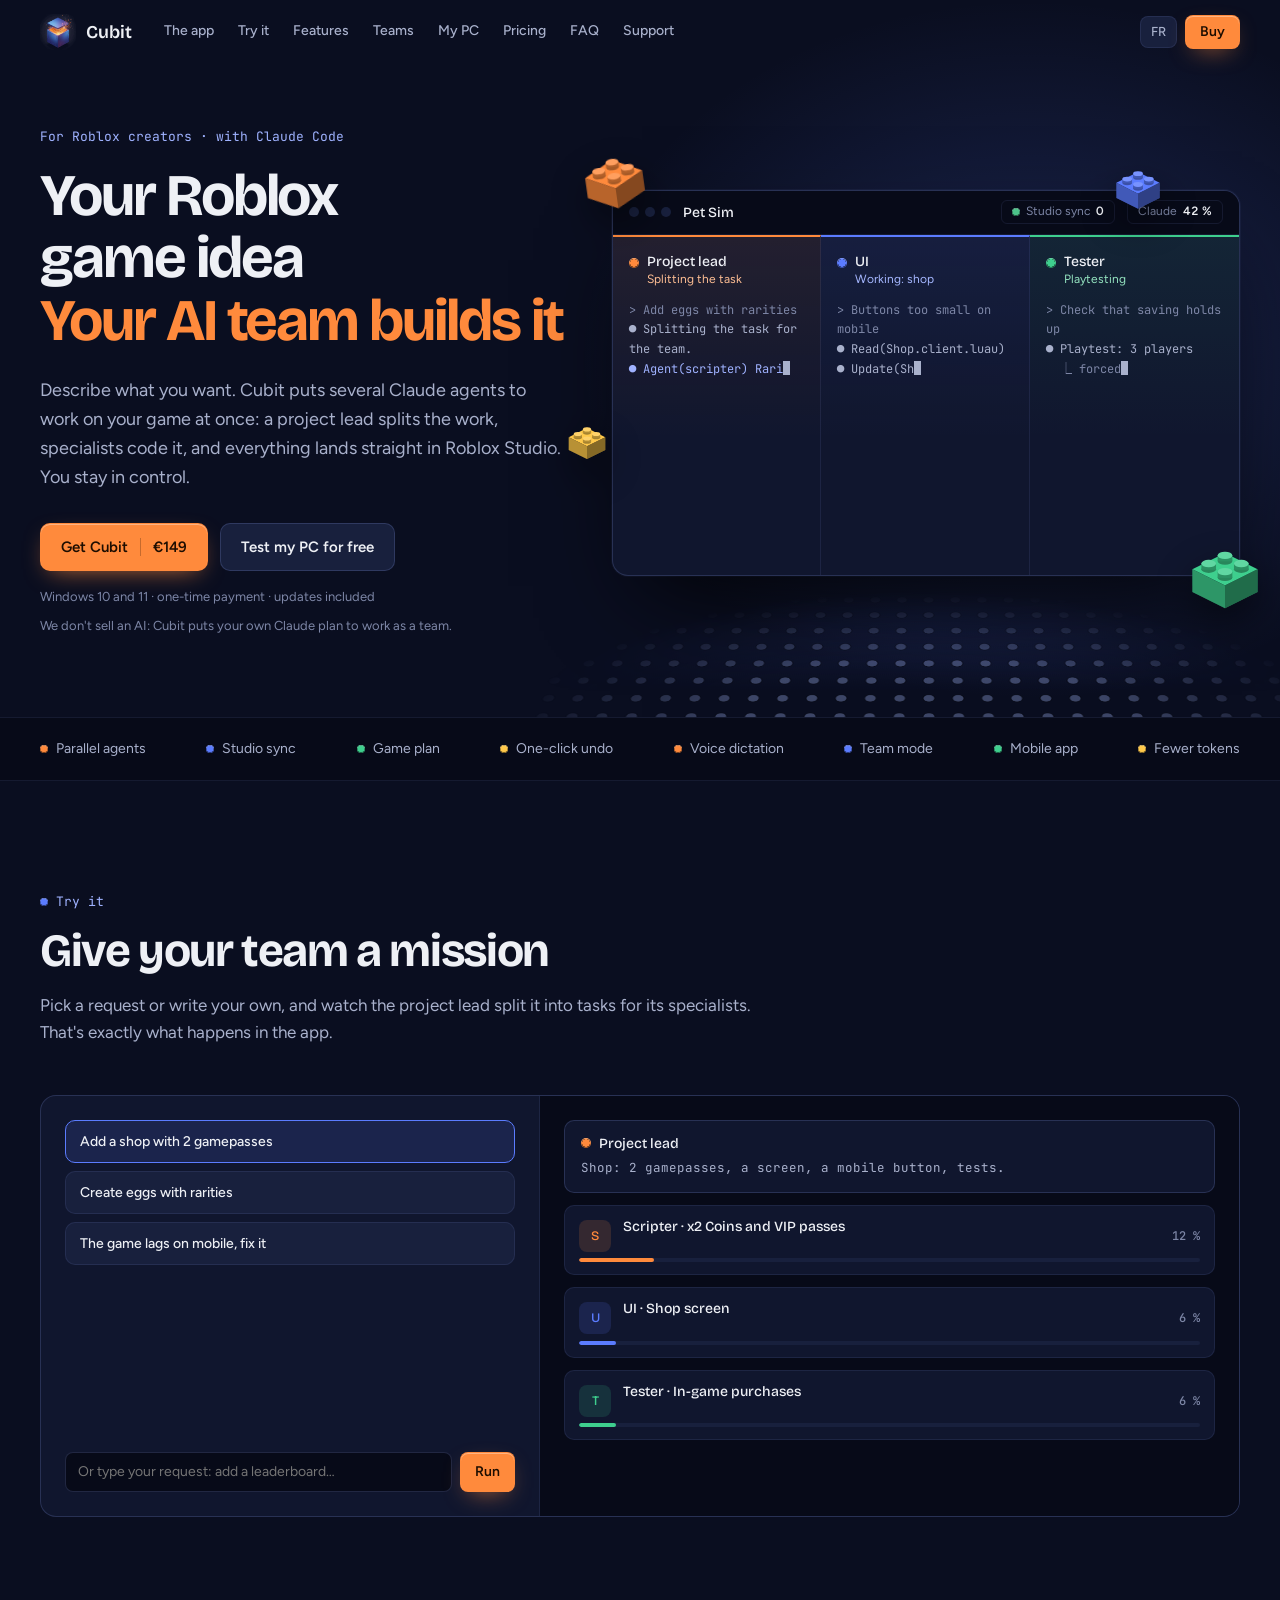
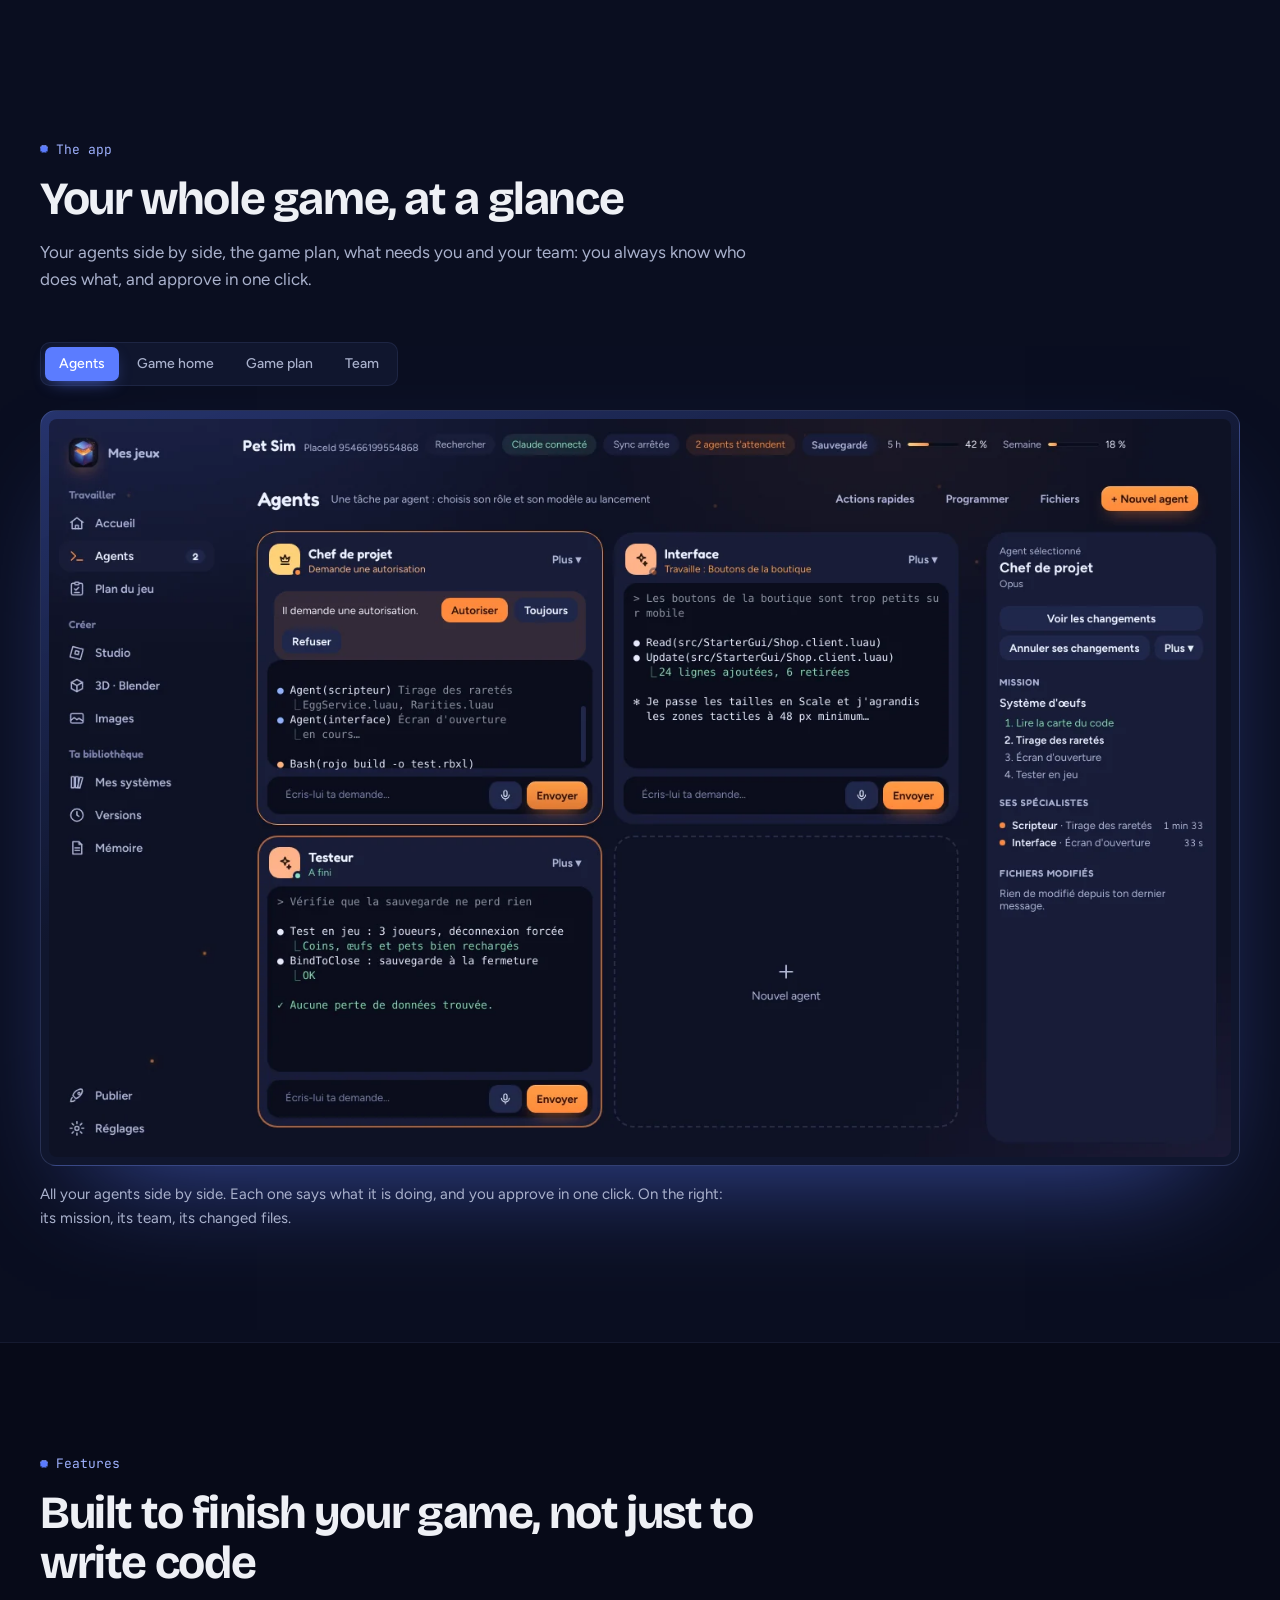
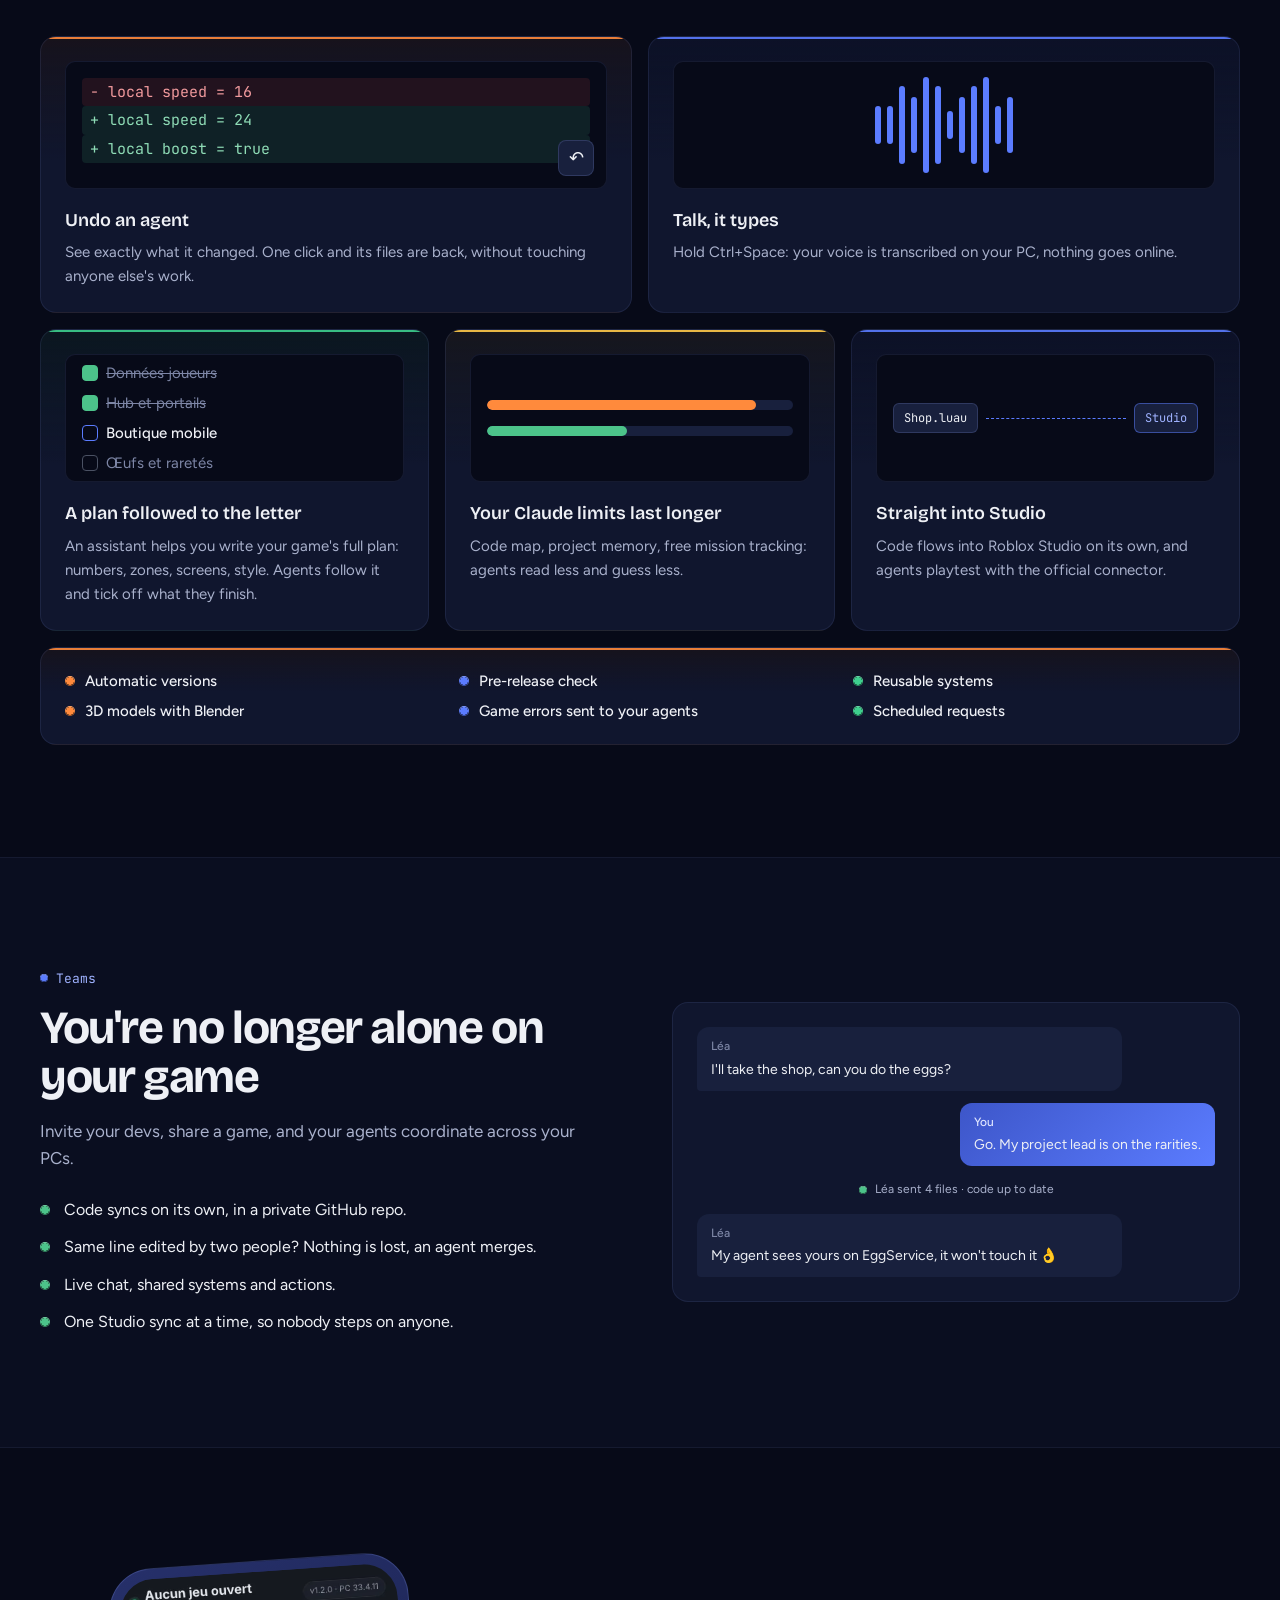
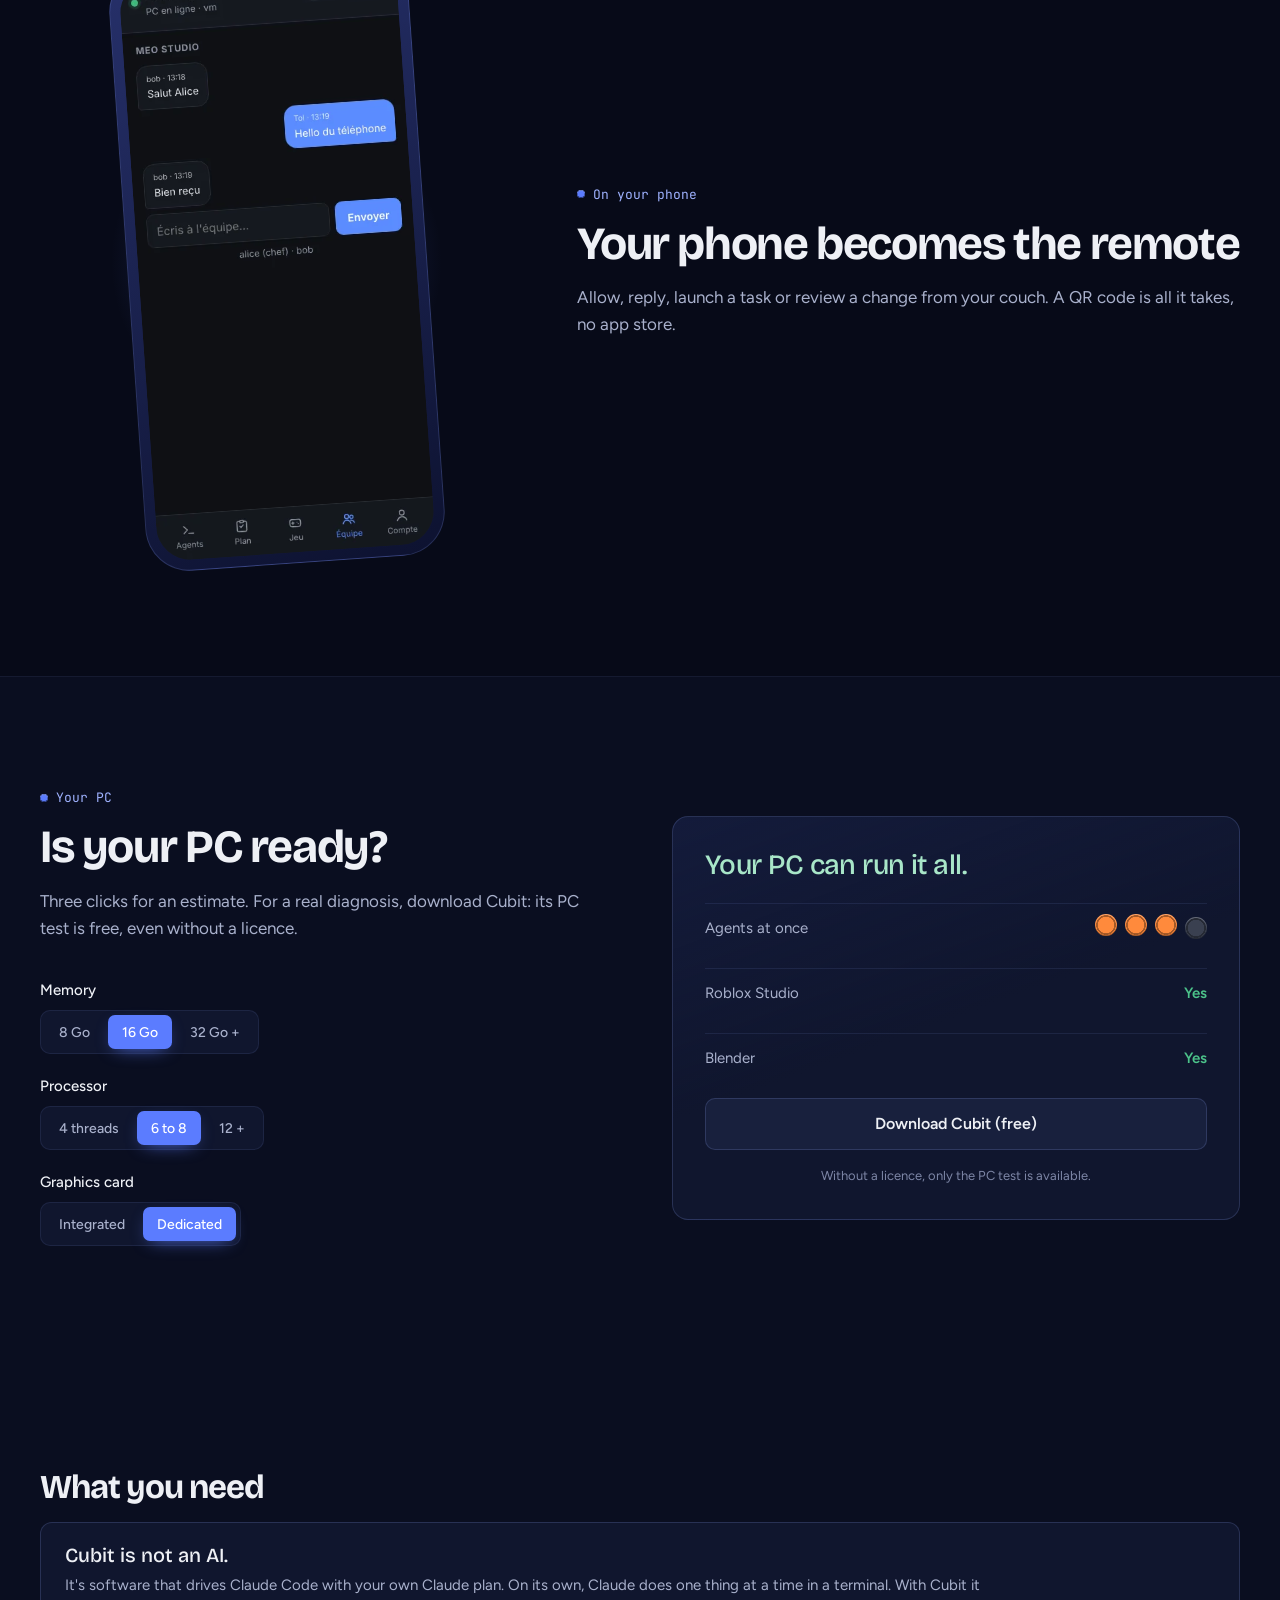
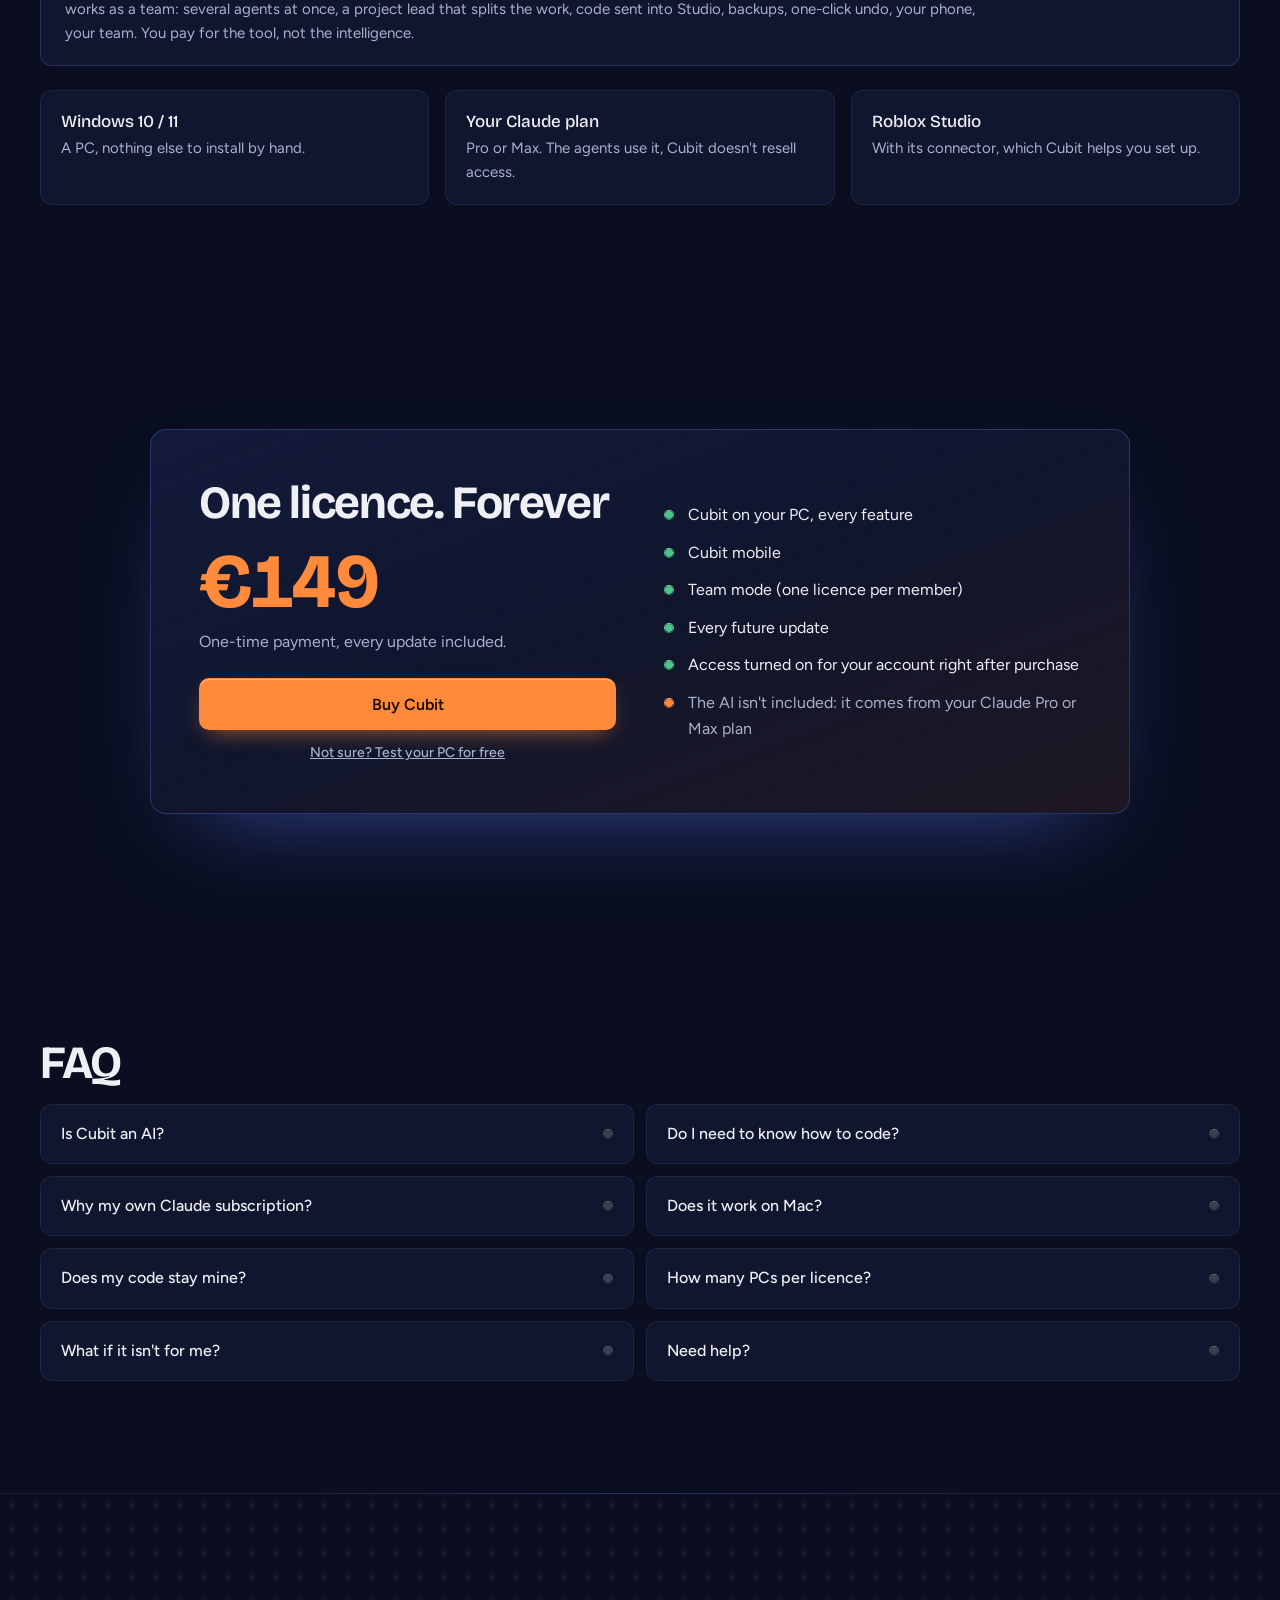
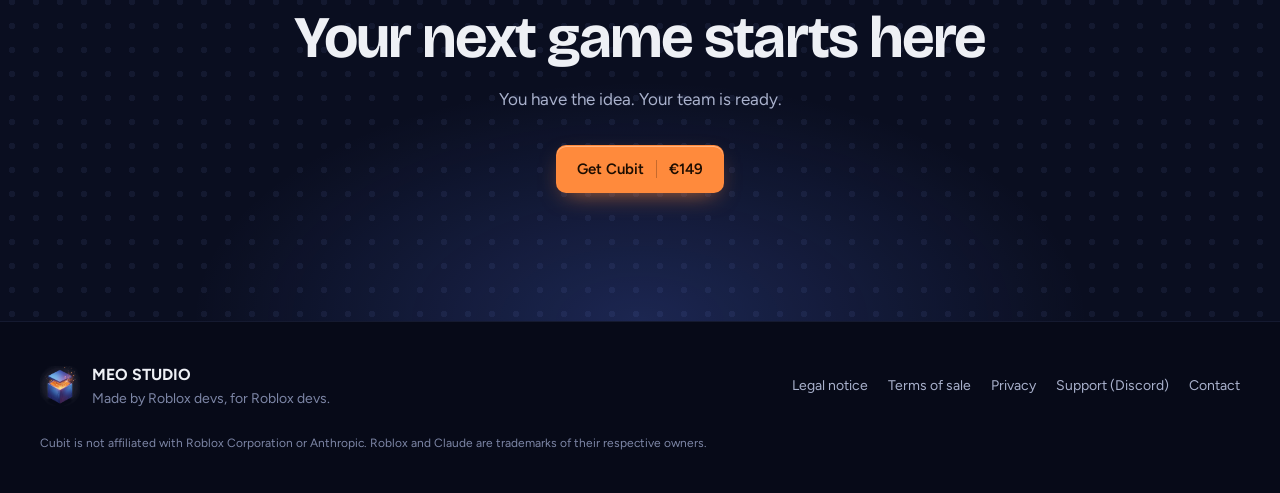
==== commit 0b9680b2: "Add files via upload" ====
--- a/index.html
+++ b/index.html
@@ -5,15 +5,15 @@
 <meta name="viewport" content="width=device-width, initial-scale=1">
 <title>Cubit · l'atelier de vibe coding pour Roblox</title>
 <meta name="description" content="Cubit fait travailler plusieurs agents Claude Code sur ton jeu Roblox en même temps : plan du jeu, synchro avec Studio, annuler, mode équipe et appli mobile.">
-<meta property="og:title" content="Cubit · Arrête de copier-coller. Dirige une équipe.">
+<meta property="og:title" content="Cubit · Ton idée de jeu Roblox, ton équipe d'IA la construit">
 <meta property="og:description" content="Plusieurs agents Claude Code sur ton jeu Roblox, en même temps. Tu diriges, ils codent.">
 <meta property="og:image" content="img/agents.webp">
-<meta name="theme-color" content="#070917">
+<meta name="theme-color" content="#0b0d14">
 <link rel="icon" href="img/favicon.png">
 <link rel="preconnect" href="https://fonts.googleapis.com">
 <link rel="preconnect" href="https://fonts.gstatic.com" crossorigin>
-<link rel="stylesheet" href="https://fonts.googleapis.com/css2?family=Bricolage+Grotesque:opsz,wght@12..96,500;12..96,700;12..96,800&family=Figtree:wght@400;500;600;700&family=JetBrains+Mono:wght@400;600&display=swap">
-<link rel="stylesheet" href="style.css?v=8">
+<link rel="stylesheet" href="https://fonts.googleapis.com/css2?family=Bricolage+Grotesque:opsz,wght@12..96,400;12..96,500;12..96,600&family=Figtree:wght@400;500;600;700&family=JetBrains+Mono:wght@400;600&display=swap">
+<link rel="stylesheet" href="style.css?v=10">
 </head>
 <body>
 <a class="skip" href="#main"><span lang="fr">Aller au contenu</span><span lang="en">Skip to content</span></a>
@@ -38,17 +38,15 @@
   </div>
 </header>
 
-<div class="scroll-bar" id="scroll-bar" aria-hidden="true"></div>
+<svg width="0" height="0" style="position:absolute" aria-hidden="true"><defs><symbol id="brick" viewBox="0 0 100 92"><path d="M50 22 90 42 50 62 10 42Z" fill="currentColor"/><path d="M10 42 50 62 50 90 10 70Z" fill="currentColor"/><path d="M10 42 50 62 50 90 10 70Z" fill="#000" opacity=".28"/><path d="M50 62 90 42 90 70 50 90Z" fill="currentColor"/><path d="M50 62 90 42 90 70 50 90Z" fill="#000" opacity=".48"/><g id="stud"><ellipse cx="50" cy="32" rx="9" ry="4.5" fill="#000" opacity=".35"/><rect x="41" y="25" width="18" height="7" fill="currentColor"/><rect x="41" y="25" width="18" height="7" fill="#000" opacity=".3"/><ellipse cx="50" cy="25" rx="9" ry="4.5" fill="currentColor"/><ellipse cx="50" cy="25" rx="9" ry="4.5" fill="#fff" opacity=".18"/></g><use href="#stud" x="-20" y="10"/><use href="#stud" x="20" y="10"/><use href="#stud" x="0" y="20"/></symbol></defs></svg>
 <main id="main">
   <!-- ============ HÉROS : la démo vivante ============ -->
   <section class="hero" id="top">
-    <div class="hero-glow" aria-hidden="true"></div>
-    <canvas class="embers" id="embers" aria-hidden="true"></canvas>
     <div class="hero-head">
-      <p class="kicker"><img src="img/cubit-logo.png" alt="" width="22" height="22"><span lang="fr">Pour les créateurs Roblox · avec Claude Code</span><span lang="en">For Roblox creators · with Claude Code</span></p>
+      <p class="kicker"><span lang="fr">Pour les créateurs Roblox · avec Claude Code</span><span lang="en">For Roblox creators · with Claude Code</span></p>
       <h1>
-        <span lang="fr"><span class="h1-a">Ton idée de jeu Roblox.</span><span class="h1-b">Ton équipe d'IA la construit.</span></span>
-        <span lang="en"><span class="h1-a">Your Roblox game idea.</span><span class="h1-b">Your AI team builds it.</span></span>
+        <span lang="fr"><span class="h1-a">Ton idée de jeu Roblox</span><span class="h1-b">Ton équipe d'IA la construit</span></span>
+        <span lang="en"><span class="h1-a">Your Roblox game idea</span><span class="h1-b">Your AI team builds it</span></span>
       </h1>
       <p class="lead">
         <span lang="fr">Décris ce que tu veux. Cubit fait travailler plusieurs agents Claude en même temps sur ton jeu : un Chef de projet répartit le travail, les spécialistes codent, et tout arrive directement dans Roblox Studio. Toi, tu gardes la main.</span>
@@ -59,12 +57,16 @@
         <a class="btn glass" href="#check"><span lang="fr">Tester mon PC gratuitement</span><span lang="en">Test my PC for free</span></a>
       </div>
       <p class="fine"><span lang="fr">Windows 10 et 11 · paiement unique · mises à jour comprises</span><span lang="en">Windows 10 and 11 · one-time payment · updates included</span></p>
-      <p class="not-ai"><span lang="fr">On ne vend pas une IA : on vend le logiciel qui exploite ton Claude à son plein potentiel.</span><span lang="en">We don't sell an AI: we sell the software that pushes your Claude to its full potential.</span></p>
+      <p class="not-ai"><span lang="fr">On ne vend pas une IA : Cubit fait travailler ton abonnement Claude en équipe.</span><span lang="en">We don't sell an AI: Cubit puts your own Claude plan to work as a team.</span></p>
     </div>
 
     <!-- La démo : des agents qui travaillent vraiment (animation, pas une vidéo) -->
     <div class="stage" aria-label="Démonstration : trois agents travaillent en même temps sur un jeu Roblox">
-      <div class="baseplate" aria-hidden="true"></div>
+      <div class="plate" aria-hidden="true"></div>
+      <svg class="brick k1" aria-hidden="true"><use href="#brick"/></svg>
+      <svg class="brick k2" aria-hidden="true"><use href="#brick"/></svg>
+      <svg class="brick k3" aria-hidden="true"><use href="#brick"/></svg>
+      <svg class="brick k4" aria-hidden="true"><use href="#brick"/></svg>
       <div class="board" id="board">
         <div class="board-top">
           <span class="dots"><i></i><i></i><i></i></span>
@@ -82,32 +84,22 @@
   </section>
 
   <!-- ============ BANDEAU ============ -->
-  <div class="marquee" aria-hidden="true">
-    <div class="track">
-      <span lang="fr">Agents en parallèle</span><span lang="en">Parallel agents</span><i></i>
-      <span lang="fr">Synchro Studio</span><span lang="en">Studio sync</span><i></i>
-      <span lang="fr">Plan du jeu</span><span lang="en">Game plan</span><i></i>
-      <span lang="fr">Annuler en un clic</span><span lang="en">One-click undo</span><i></i>
-      <span lang="fr">Dictée vocale</span><span lang="en">Voice dictation</span><i></i>
-      <span lang="fr">Mode Équipe</span><span lang="en">Team mode</span><i></i>
-      <span lang="fr">Appli mobile</span><span lang="en">Mobile app</span><i></i>
-      <span lang="fr">Moins de tokens</span><span lang="en">Fewer tokens</span><i></i>
-      <span lang="fr">Agents en parallèle</span><span lang="en">Parallel agents</span><i></i>
-      <span lang="fr">Synchro Studio</span><span lang="en">Studio sync</span><i></i>
-      <span lang="fr">Plan du jeu</span><span lang="en">Game plan</span><i></i>
-      <span lang="fr">Annuler en un clic</span><span lang="en">One-click undo</span><i></i>
-      <span lang="fr">Dictée vocale</span><span lang="en">Voice dictation</span><i></i>
-      <span lang="fr">Mode Équipe</span><span lang="en">Team mode</span><i></i>
-      <span lang="fr">Appli mobile</span><span lang="en">Mobile app</span><i></i>
-      <span lang="fr">Moins de tokens</span><span lang="en">Fewer tokens</span><i></i>
-    </div>
-  </div>
+  <ul class="strip" aria-label="Fonctions">
+    <li><span lang="fr">Agents en parallèle</span><span lang="en">Parallel agents</span></li>
+    <li><span lang="fr">Synchro Studio</span><span lang="en">Studio sync</span></li>
+    <li><span lang="fr">Plan du jeu</span><span lang="en">Game plan</span></li>
+    <li><span lang="fr">Annuler en un clic</span><span lang="en">One-click undo</span></li>
+    <li><span lang="fr">Dictée vocale</span><span lang="en">Voice dictation</span></li>
+    <li><span lang="fr">Mode Équipe</span><span lang="en">Team mode</span></li>
+    <li><span lang="fr">Appli mobile</span><span lang="en">Mobile app</span></li>
+    <li><span lang="fr">Moins de tokens</span><span lang="en">Fewer tokens</span></li>
+  </ul>
 
   <!-- ============ ESSAI : donne une tâche ============ -->
   <section class="try" id="try">
     <div class="sec-head">
       <p class="sec-kicker"><span lang="fr">Essaie</span><span lang="en">Try it</span></p>
-      <h2><span lang="fr">Donne une mission à ton équipe.</span><span lang="en">Give your team a mission.</span></h2>
+      <h2><span lang="fr">Donne une mission à ton équipe</span><span lang="en">Give your team a mission</span></h2>
       <p><span lang="fr">Choisis une demande ou écris la tienne, et regarde le Chef de projet la découper en tâches pour ses spécialistes. C'est exactement ce qui se passe dans l'appli.</span><span lang="en">Pick a request or write your own, and watch the project lead split it into tasks for its specialists. That's exactly what happens in the app.</span></p>
     </div>
     <div class="try-box">
@@ -130,7 +122,7 @@
   <section class="tour" id="tour">
     <div class="sec-head">
       <p class="sec-kicker"><span lang="fr">L'appli</span><span lang="en">The app</span></p>
-      <h2><span lang="fr">Tout ton jeu, sous tes yeux.</span><span lang="en">Your whole game, at a glance.</span></h2>
+      <h2><span lang="fr">Tout ton jeu, sous tes yeux</span><span lang="en">Your whole game, at a glance</span></h2>
       <p><span lang="fr">Tes agents côte à côte, le plan du jeu, ce qui t'attend et ton équipe : tu sais toujours qui fait quoi, et tu valides d'un clic.</span><span lang="en">Your agents side by side, the game plan, what needs you and your team: you always know who does what, and approve in one click.</span></p>
     </div>
     <div class="tabs" role="tablist" aria-label="Écrans de Cubit">
@@ -151,7 +143,7 @@
   <section class="features" id="features">
     <div class="sec-head">
       <p class="sec-kicker"><span lang="fr">Les fonctions</span><span lang="en">Features</span></p>
-      <h2><span lang="fr">Pensé pour finir ton jeu, pas juste pour coder.</span><span lang="en">Built to finish your game, not just to write code.</span></h2>
+      <h2><span lang="fr">Pensé pour finir ton jeu, pas juste pour coder</span><span lang="en">Built to finish your game, not just to write code</span></h2>
     </div>
     <div class="bento">
       <article class="tile t-undo">
@@ -196,7 +188,7 @@
   <section class="team" id="team">
     <div class="team-text">
       <p class="sec-kicker"><span lang="fr">En équipe</span><span lang="en">Teams</span></p>
-      <h2><span lang="fr">Tu n'es plus seul sur ton jeu.</span><span lang="en">You're no longer alone on your game.</span></h2>
+      <h2><span lang="fr">Tu n'es plus seul sur ton jeu</span><span lang="en">You're no longer alone on your game</span></h2>
       <p class="big"><span lang="fr">Invite tes devs, partagez un jeu, et vos agents se coordonnent entre vos PC.</span><span lang="en">Invite your devs, share a game, and your agents coordinate across your PCs.</span></p>
       <ul class="ticks">
         <li><span lang="fr">Le code se synchronise tout seul, dans un dépôt GitHub privé.</span><span lang="en">Code syncs on its own, in a private GitHub repo.</span></li>
@@ -220,7 +212,7 @@
     <div class="phone-wrap"><div class="phone"><img src="img/mobile.webp" width="390" height="844" loading="lazy" alt="Cubit mobile : la discussion de l'équipe sur un téléphone."></div></div>
     <div class="mobile-text">
       <p class="sec-kicker"><span lang="fr">Sur ton téléphone</span><span lang="en">On your phone</span></p>
-      <h2><span lang="fr">Ton téléphone devient la télécommande.</span><span lang="en">Your phone becomes the remote.</span></h2>
+      <h2><span lang="fr">Ton téléphone devient la télécommande</span><span lang="en">Your phone becomes the remote</span></h2>
       <p class="big"><span lang="fr">Autorise, réponds, lance une tâche ou vérifie un changement depuis ton canapé. Un QR code suffit, aucun store.</span><span lang="en">Allow, reply, launch a task or review a change from your couch. A QR code is all it takes, no app store.</span></p>
     </div>
   </section>
@@ -268,7 +260,7 @@
   <section class="price" id="price">
     <div class="price-card">
       <div class="price-left">
-        <h2><span lang="fr">Une licence. Pour toujours.</span><span lang="en">One licence. Forever.</span></h2>
+        <h2><span lang="fr">Une licence. Pour toujours</span><span lang="en">One licence. Forever</span></h2>
         <p class="amount" data-price></p>
         <p class="muted"><span lang="fr">Paiement unique, toutes les mises à jour comprises.</span><span lang="en">One-time payment, every update included.</span></p>
         <a class="btn buy big" id="buy" href="#"><span lang="fr">Acheter Cubit</span><span lang="en">Buy Cubit</span></a>
@@ -344,7 +336,7 @@
 
   <!-- ============ DERNIER APPEL ============ -->
   <section class="final">
-    <h2><span lang="fr">Ton prochain jeu commence ici.</span><span lang="en">Your next game starts here.</span></h2>
+    <h2><span lang="fr">Ton prochain jeu commence ici</span><span lang="en">Your next game starts here</span></h2>
     <p class="final-sub"><span lang="fr">Tu as l'idée. Ton équipe est prête.</span><span lang="en">You have the idea. Your team is ready.</span></p>
     <a class="btn buy" href="#price"><span lang="fr">Acheter Cubit</span><span lang="en">Get Cubit</span><b data-price></b></a>
   </section>
--- a/style.css
+++ b/style.css
@@ -1,16 +1,23 @@
-/* Cubit — site de vente, version « qui en jette » */
+/* Cubit · site de vente
+   Direction : l'atelier Roblox Studio, un soir de dev. Surfaces encre neutres,
+   un seul accent (l'orange du logo, réservé à l'achat), et les picots Roblox
+   (vus de dessus) comme signature à la place des puces et des voyants.
+   Passes faites avec le skill unslop de Damir Sokolovsky (@heydamir), CC BY 4.0. */
 :root {
-  --night: #070917;      /* fond */
-  --night-2: #0d1130;    /* bandes */
-  --glass: rgba(255, 255, 255, .045);
-  --line: rgba(160, 175, 255, .16);
-  --text: #f1f3ff;
-  --muted: #a5acd0;
-  --blue: #5b7cff;       /* le bleu de l'appli */
-  --violet: #8d69c8;
-  --flame: #ff8a3c;      /* l'orange du logo : l'achat et l'attention */
-  --flame-2: #ffb03a;
-  --ok: #4fe0a0;
+  --bg-0: #07080d;
+  --bg: #0b0d14;
+  --card: #11141c;
+  --raised: #1a1e28;
+  --line: rgba(238, 240, 245, .08);
+  --line-2: rgba(238, 240, 245, .14);
+  --text: #eef0f5;
+  --text-2: #a3a9b8;
+  --muted: #7a8296;
+  --accent: #ff8a3c;
+  --accent-ink: #1d0d00;
+  --ok: #4cc38a;
+  --bad: #e5484d;
+  --ease: cubic-bezier(.22, 1, .36, 1);
   --display: 'Bricolage Grotesque', system-ui, sans-serif;
   --body: 'Figtree', system-ui, sans-serif;
   --mono: 'JetBrains Mono', ui-monospace, Consolas, monospace;
@@ -18,378 +25,456 @@
   --pad: max(24px, calc((100vw - var(--wrap)) / 2));
 }
 * { box-sizing: border-box; }
-html { scroll-behavior: smooth; scroll-padding-top: 84px; overflow-x: clip; }
-body { margin: 0; background: var(--night); color: var(--text); font: 400 17px/1.6 var(--body); -webkit-font-smoothing: antialiased; overflow-x: hidden; }
+html { scroll-behavior: smooth; scroll-padding-top: 80px; overflow-x: clip; }
+body { margin: 0; background: var(--bg); color: var(--text); font: 400 16px/1.6 var(--body); -webkit-font-smoothing: antialiased; overflow-x: hidden; }
 img { max-width: 100%; height: auto; display: block; }
 a { color: inherit; }
-:focus-visible { outline: 3px solid var(--flame-2); outline-offset: 3px; border-radius: 8px; }
+:focus-visible { outline: 2px solid var(--accent); outline-offset: 3px; border-radius: 6px; }
 html[lang="fr"] [lang="en"], html[lang="en"] [lang="fr"] { display: none !important; }
-.skip { position: absolute; left: -999px; top: 8px; background: var(--blue); color: #fff; padding: 8px 14px; border-radius: 8px; z-index: 60; }
+[hidden] { display: none !important; }
+.skip { position: absolute; left: -999px; top: 8px; background: var(--text); color: var(--bg); padding: 8px 12px; border-radius: 8px; z-index: 60; }
 .skip:focus { left: 16px; }
-.muted { color: var(--muted); }
-.fine { font-size: 14px; color: var(--muted); margin: 0; }
+.muted { color: var(--text-2); }
+.fine { font-size: 13px; color: var(--muted); margin: 0; }
+
+/* La signature : un picot Roblox vu de dessus */
+.stud, .ticks li::before, .t-more li::before, .strip li::before, .sec-kicker::before, .st, .chef-card b::before, .event i, .pill.sync i, .cr-agents i, .faq summary::after {
+  --c: #3a4050;
+  border-radius: 50%;
+  background: radial-gradient(circle at 50% 50%, var(--c) 0 52%, color-mix(in srgb, var(--c), #000 35%) 54% 62%, var(--c) 64%);
+  box-shadow: inset 0 1px 0 rgba(255, 255, 255, .22), inset 0 -1px 0 rgba(0, 0, 0, .35);
+}
 
 /* ---------- Barre du haut ---------- */
-.nav { position: fixed; inset: 0 0 auto; z-index: 40; display: flex; align-items: center; gap: 32px; padding: 16px var(--pad); transition: background .25s, border-color .25s, padding .25s; border-bottom: 1px solid transparent; }
-.nav.solid { background: rgba(7, 9, 23, .78); backdrop-filter: blur(16px) saturate(140%); border-color: var(--line); padding-top: 11px; padding-bottom: 11px; }
-.brand { display: flex; align-items: center; gap: 11px; text-decoration: none; font: 800 21px var(--display); letter-spacing: -.02em; }
-.brand img { border-radius: 10px; box-shadow: none; filter: drop-shadow(0 0 10px rgba(143,107,255,.55)); }
-.nav-links { display: flex; gap: 26px; }
-.nav-links a { text-decoration: none; color: var(--muted); font-weight: 600; font-size: 15px; transition: color .15s; }
+.nav { position: fixed; inset: 0 0 auto; z-index: 40; display: flex; align-items: center; gap: 32px; height: 64px; padding: 0 var(--pad); border-bottom: 1px solid transparent; transition: background .18s var(--ease), border-color .18s var(--ease); }
+.nav.solid { background: rgba(11, 13, 20, .86); backdrop-filter: blur(12px); border-color: var(--line); }
+.brand { display: flex; align-items: center; gap: 10px; text-decoration: none; font: 600 18px/1 var(--display); }
+.nav-links { display: flex; gap: 24px; }
+.nav-links a { text-decoration: none; color: var(--text-2); font-weight: 500; font-size: 14px; transition: color .15s var(--ease); }
 .nav-links a:hover { color: var(--text); }
-.nav-end { margin-left: auto; display: flex; align-items: center; gap: 12px; }
-.lang { background: var(--glass); border: 1px solid var(--line); color: var(--text); border-radius: 10px; padding: 7px 11px; font: 700 13px var(--body); cursor: pointer; }
+.nav-end { margin-left: auto; display: flex; align-items: center; gap: 8px; }
+.lang { height: 32px; background: var(--raised); border: 1px solid var(--line); color: var(--text-2); border-radius: 8px; padding: 0 10px; font: 500 13px var(--body); cursor: pointer; }
+.lang:hover { color: var(--text); }
 
 /* ---------- Boutons ---------- */
-.btn { position: relative; display: inline-flex; align-items: center; gap: 12px; padding: 15px 24px; border-radius: 14px; text-decoration: none; font: 700 16px var(--body); border: 1px solid transparent; transition: transform .18s, box-shadow .18s, background .18s; cursor: pointer; }
-.btn.buy { color: #1d0b00; background: linear-gradient(135deg, var(--flame-2), var(--flame) 55%, #ff5a2a); box-shadow: 0 10px 40px -8px rgba(255, 122, 47, .7), inset 0 1px 0 rgba(255, 255, 255, .45); }
-.btn.buy:hover { transform: translateY(-2px); box-shadow: 0 16px 50px -8px rgba(255, 122, 47, .85), inset 0 1px 0 rgba(255, 255, 255, .45); }
-.btn.buy b { padding-left: 12px; border-left: 1px solid rgba(29, 11, 0, .25); }
-.btn.glass { background: var(--glass); border-color: var(--line); color: var(--text); backdrop-filter: blur(8px); }
-.btn.glass:hover { border-color: rgba(160, 175, 255, .4); transform: translateY(-2px); }
-.btn.small { padding: 9px 15px; font-size: 14px; border-radius: 11px; }
-.btn.big { width: 100%; justify-content: center; padding: 18px 24px; font-size: 18px; }
-
-/* ---------- Héros ---------- */
-.hero { position: relative; padding: 128px var(--pad) 40px; text-align: center; isolation: isolate; overflow-x: clip; }
-.hero-glow { position: absolute; inset: -10% -10% 30%; z-index: -1; background:
-  radial-gradient(40% 50% at 25% 30%, rgba(91, 140, 255, .32), transparent 70%),
-  radial-gradient(35% 45% at 78% 22%, rgba(143, 107, 255, .3), transparent 70%),
-  radial-gradient(30% 40% at 55% 75%, rgba(255, 122, 47, .22), transparent 70%); filter: blur(20px); }
-.kicker { display: inline-flex; align-items: center; gap: 10px; margin: 0 0 26px; padding: 7px 16px 7px 8px; border-radius: 999px; background: var(--glass); border: 1px solid var(--line); font-size: 14px; font-weight: 600; color: #d4d9f6; }
-.kicker img { border-radius: 50%; }
-h1 { margin: 0 auto 26px; font: 800 clamp(40px, 6vw, 84px)/.98 var(--display); letter-spacing: -.04em; max-width: 16em; }
+.btn { display: inline-flex; align-items: center; justify-content: center; gap: 12px; height: 48px; padding: 0 20px; border-radius: 10px; text-decoration: none; font: 600 15px var(--body); border: 1px solid transparent; cursor: pointer; transition: background .15s var(--ease), border-color .15s var(--ease), transform .12s var(--ease); }
+.btn:active { transform: scale(.98); }
+.btn.buy { color: var(--accent-ink); background: var(--accent); box-shadow: inset 0 1px 0 rgba(255, 255, 255, .3); }
+.btn.buy:hover { background: #ff9a55; }
+.btn.buy b { padding-left: 12px; border-left: 1px solid rgba(29, 13, 0, .25); font-weight: 600; }
+.btn.glass, .btn.ghost { background: var(--raised); border-color: var(--line-2); color: var(--text); }
+.btn.glass:hover, .btn.ghost:hover { border-color: rgba(238, 240, 245, .24); }
+.btn.small { height: 34px; padding: 0 14px; font-size: 14px; border-radius: 8px; }
+.btn.big { width: 100%; height: 52px; font-size: 16px; }
+
+/* ---------- Héros : texte à gauche, l'atelier à droite ---------- */
+.hero { display: grid; grid-template-columns: minmax(0, 1fr) minmax(0, 1.2fr); gap: 48px; align-items: center; padding: 128px var(--pad) 80px; }
+.kicker { margin: 0 0 20px; font: 400 13px var(--mono); color: var(--muted); }
+h1 { margin: 0 0 24px; font: 500 clamp(40px, 4.2vw, 56px)/1.06 var(--display); letter-spacing: -.03em; text-wrap: balance; }
 h1 .h1-a, h1 .h1-b { display: block; }
-h1 .h1-b { background: linear-gradient(100deg, #fff 10%, #b9c9ff 40%, var(--flame-2) 75%, var(--flame)); -webkit-background-clip: text; background-clip: text; color: transparent; padding-bottom: .08em; }
-.lead { font-size: clamp(18px, 1.6vw, 21px); color: #c8cdee; max-width: 40em; margin: 0 auto 36px; }
-.hero-cta { display: flex; justify-content: center; flex-wrap: wrap; gap: 14px; margin-bottom: 18px; }
-
-/* La scène : une plaque Roblox à picots, et le tableau des agents posé dessus */
-.stage { position: relative; margin: 64px auto 0; max-width: 1180px; perspective: 1800px; }
-.baseplate { position: absolute; left: -12%; right: -12%; bottom: -120px; height: 380px; transform: rotateX(62deg); transform-origin: bottom; border-radius: 30px;
-  background:
-    radial-gradient(circle at 50% 50%, rgba(170, 190, 255, .28) 0 5px, rgba(0, 0, 0, .35) 6px, transparent 7px) 0 0 / 34px 34px,
-    linear-gradient(180deg, rgba(40, 58, 140, .55), rgba(7, 9, 23, 0) 90%);
-  -webkit-mask-image: radial-gradient(70% 90% at 50% 100%, #000 40%, transparent 75%); mask-image: radial-gradient(70% 90% at 50% 100%, #000 40%, transparent 75%); }
-.board { position: relative; text-align: left; border-radius: 22px; background: rgba(10, 13, 34, .82); border: 1px solid rgba(160, 175, 255, .22); box-shadow: 0 50px 120px -30px rgba(0, 0, 0, .9), 0 0 0 1px rgba(255, 255, 255, .03) inset, 0 0 90px -20px rgba(91, 140, 255, .45); backdrop-filter: blur(10px); transform: rotateX(8deg); transform-origin: center bottom; overflow: hidden; }
-.board-top { display: flex; align-items: center; gap: 12px; padding: 12px 16px; border-bottom: 1px solid var(--line); font-size: 14px; }
-.dots { display: flex; gap: 6px; } .dots i { width: 11px; height: 11px; border-radius: 50%; background: #2a2f55; }
-.dots i:first-child { background: #ff5f57; } .dots i:nth-child(2) { background: #febc2e; } .dots i:nth-child(3) { background: #28c840; }
-.board-top b { font: 700 15px var(--display); margin-right: auto; }
-.pill { display: inline-flex; align-items: center; gap: 7px; padding: 4px 11px; border-radius: 999px; border: 1px solid var(--line); color: var(--muted); font-size: 12.5px; white-space: nowrap; }
-.pill em { font-style: normal; color: var(--text); font-weight: 700; }
-.pill.sync i { width: 7px; height: 7px; border-radius: 50%; background: var(--ok); box-shadow: 0 0 10px var(--ok); }
-.pill.sync.flash { border-color: rgba(79, 224, 160, .6); color: #b7f5da; }
+h1 .h1-b { color: var(--text-2); }
+.lead { font-size: 18px; line-height: 1.6; color: var(--text-2); max-width: 36rem; margin: 0 0 32px; }
+.hero-cta { display: flex; flex-wrap: wrap; gap: 12px; margin-bottom: 16px; }
+.not-ai { margin: 8px 0 0; font-size: 13px; color: var(--muted); }
+
+.stage { position: relative; }
+.board { position: relative; border-radius: 16px; background: var(--card); border: 1px solid var(--line-2); overflow: hidden; }
+/* Plaque à picots sous le tableau, très discrète */
+.stage::before { content: ''; position: absolute; inset: -24px -24px -24px 24px; z-index: -1; border-radius: 20px;
+  background: radial-gradient(circle, rgba(238, 240, 245, .07) 0 3px, transparent 3.5px) 0 0 / 24px 24px; }
+.board-top { display: flex; align-items: center; gap: 12px; height: 44px; padding: 0 16px; border-bottom: 1px solid var(--line); font-size: 13px; background: var(--bg-0); }
+.dots { display: flex; gap: 6px; } .dots i { width: 10px; height: 10px; border-radius: 50%; background: var(--raised); }
+.board-top b { font: 500 14px var(--display); margin-right: auto; }
+.pill { display: inline-flex; align-items: center; gap: 6px; height: 24px; padding: 0 10px; border-radius: 6px; border: 1px solid var(--line); color: var(--muted); font-size: 12px; white-space: nowrap; }
+.pill em { font-style: normal; color: var(--text); font-weight: 600; font-variant-numeric: tabular-nums; }
+.pill.sync i { --c: var(--ok); width: 8px; height: 8px; }
+.pill.sync.flash { border-color: rgba(76, 195, 138, .5); color: var(--text); }
 .lanes { display: grid; grid-template-columns: repeat(3, minmax(0, 1fr)); }
-.lane { min-height: 330px; padding: 16px 16px 18px; border-right: 1px solid var(--line); transition: background .3s; }
+.lane { min-height: 340px; padding: 16px; border-right: 1px solid var(--line); transition: background .3s var(--ease); }
 .lane:last-child { border-right: none; }
-.lane header { display: flex; gap: 10px; align-items: flex-start; margin-bottom: 12px; }
-.lane header b { display: block; font: 700 15.5px var(--display); }
-.say { display: block; font-size: 12.5px; color: var(--muted); min-height: 1.4em; transition: color .3s; }
-.st { width: 10px; height: 10px; border-radius: 50%; margin-top: 6px; background: #3a4170; flex-shrink: 0; }
-.lane[data-st="work"] .st { background: var(--blue); box-shadow: 0 0 12px var(--blue); animation: pulse 1s infinite alternate; }
-.lane[data-st="work"] .say { color: #a9c0ff; }
-.lane[data-st="ask"] { background: rgba(255, 122, 47, .07); }
-.lane[data-st="ask"] .st { background: var(--flame); box-shadow: 0 0 14px var(--flame); }
-.lane[data-st="ask"] .say { color: #ffc39a; }
-.lane[data-st="done"] .st { background: var(--ok); box-shadow: 0 0 12px var(--ok); }
-.lane[data-st="done"] .say { color: #a6f0cc; }
-@keyframes pulse { to { opacity: .45; } }
-.perm { display: flex; align-items: center; justify-content: space-between; gap: 10px; margin: 0 0 12px; padding: 9px 10px 9px 12px; border-radius: 11px; background: rgba(255, 122, 47, .12); border: 1px solid rgba(255, 122, 47, .45); font-size: 13px; }
-.perm code { font-family: var(--mono); font-size: 12px; background: rgba(0, 0, 0, .3); padding: 1px 5px; border-radius: 5px; }
-.perm button { border: none; border-radius: 8px; padding: 6px 12px; font: 700 13px var(--body); color: #1d0b00; background: linear-gradient(135deg, var(--flame-2), var(--flame)); transition: transform .15s; }
-.perm button.press { transform: scale(.9); box-shadow: 0 0 0 6px rgba(255, 122, 47, .25); }
-.out { margin: 0; font: 400 12.8px/1.65 var(--mono); color: #cfd5f5; white-space: pre-wrap; word-break: break-word; }
-.out .c-dim { color: #7f88b5; } .out .c-ok { color: var(--ok); } .out .c-blue { color: #9cb8ff; } .out .c-fl { color: #ffb37f; }
-.out .caret { display: inline-block; width: 7px; height: 14px; background: #cfd5f5; vertical-align: -2px; animation: blink .9s steps(1) infinite; }
+.lane header { display: flex; gap: 8px; align-items: flex-start; margin-bottom: 12px; }
+.lane header b { display: block; font: 500 14px var(--display); }
+.say { display: block; font-size: 12px; color: var(--muted); min-height: 1.4em; transition: color .2s var(--ease); }
+.st { width: 10px; height: 10px; margin-top: 5px; flex-shrink: 0; }
+.lane[data-st="work"] .st { --c: #c9cedb; }
+.lane[data-st="work"] .say { color: var(--text-2); }
+.lane[data-st="ask"] { background: rgba(255, 138, 60, .05); }
+.lane[data-st="ask"] .st { --c: var(--accent); }
+.lane[data-st="ask"] .say { color: #ffb685; }
+.lane[data-st="done"] .st { --c: var(--ok); }
+.lane[data-st="done"] .say { color: #8fdcb6; }
+.perm { display: flex; align-items: center; justify-content: space-between; gap: 8px; margin: 0 0 12px; padding: 8px 8px 8px 12px; border-radius: 8px; background: var(--raised); border: 1px solid rgba(255, 138, 60, .4); font-size: 12px; }
+.perm code { font-family: var(--mono); font-size: 12px; }
+.perm button { border: none; border-radius: 6px; height: 26px; padding: 0 10px; font: 600 12px var(--body); color: var(--accent-ink); background: var(--accent); transition: transform .12s var(--ease); }
+.perm button.press { transform: scale(.94); }
+.out { margin: 0; font: 400 12px/1.65 var(--mono); color: var(--text-2); white-space: pre-wrap; word-break: break-word; }
+.out .c-dim { color: var(--muted); } .out .c-ok { color: var(--ok); } .out .c-blue { color: var(--text); } .out .c-fl { color: #ffb685; }
+.out .caret { display: inline-block; width: 7px; height: 14px; background: var(--text-2); vertical-align: -2px; animation: blink 1s steps(1) infinite; }
 @keyframes blink { 50% { opacity: 0; } }
 
-/* ---------- Bandeau défilant ---------- */
-.marquee { overflow: hidden; border-block: 1px solid var(--line); background: var(--night-2); padding: 18px 0; margin-top: 110px; -webkit-mask-image: linear-gradient(90deg, transparent, #000 10%, #000 90%, transparent); mask-image: linear-gradient(90deg, transparent, #000 10%, #000 90%, transparent); }
-.track { display: flex; align-items: center; gap: 28px; width: max-content; animation: scroll 38s linear infinite; font: 700 22px var(--display); letter-spacing: -.01em; white-space: nowrap; }
-.track i { width: 12px; height: 12px; border-radius: 3px; background: linear-gradient(135deg, var(--blue), var(--violet)); transform: rotate(45deg); flex-shrink: 0; }
-@keyframes scroll { to { transform: translateX(-50%); } }
+/* ---------- Bandeau : la liste des fonctions, immobile ---------- */
+.strip { list-style: none; margin: 0; padding: 20px var(--pad); display: flex; flex-wrap: wrap; justify-content: space-between; gap: 12px 24px; border-block: 1px solid var(--line); font-size: 14px; color: var(--text-2); }
+.strip li { display: flex; align-items: center; gap: 8px; }
+.strip li::before { content: ''; width: 8px; height: 8px; }
 
 /* ---------- Sections ---------- */
-section { padding: 130px var(--pad); }
-h2 { font: 800 clamp(34px, 4.6vw, 62px)/1 var(--display); letter-spacing: -.04em; margin: 0 0 22px; }
-h3 { font: 700 21px/1.25 var(--display); margin: 0 0 8px; letter-spacing: -.015em; }
-.sec-head { max-width: 760px; margin-bottom: 56px; }
-.sec-head p, .big { font-size: 19px; color: #c3c9ea; margin: 0; }
-
-/* Visite : onglets + capture en perspective */
-.tabs { display: inline-flex; gap: 6px; padding: 6px; border-radius: 16px; background: var(--glass); border: 1px solid var(--line); margin-bottom: 34px; flex-wrap: wrap; }
-.tabs button { border: none; background: none; color: var(--muted); font: 700 15px var(--body); padding: 10px 18px; border-radius: 11px; cursor: pointer; transition: background .2s, color .2s; }
-.tabs button[aria-selected="true"] { background: linear-gradient(135deg, rgba(91, 140, 255, .9), rgba(143, 107, 255, .9)); color: #fff; box-shadow: 0 8px 26px -8px rgba(91, 140, 255, .8); }
-.screen { perspective: 2000px; }
-.screen-frame { padding: 10px; border-radius: 24px; background: linear-gradient(160deg, rgba(91, 140, 255, .5), rgba(143, 107, 255, .25) 40%, rgba(255, 122, 47, .35)); box-shadow: 0 60px 140px -40px rgba(91, 140, 255, .55); transform: rotateX(4deg); transition: transform .6s; }
-.screen-frame { will-change: transform; }
-.screen-frame img { border-radius: 16px; transition: opacity .25s; }
+section { padding: 112px var(--pad); }
+h2 { font: 500 clamp(32px, 3.6vw, 48px)/1.08 var(--display); letter-spacing: -.025em; margin: 0 0 16px; }
+h3 { font: 500 18px/1.3 var(--display); margin: 0 0 8px; }
+.sec-head { max-width: 720px; margin-bottom: 48px; }
+.sec-head p, .big { font-size: 17px; color: var(--text-2); margin: 0; }
+.sec-kicker { display: flex; align-items: center; gap: 8px; margin: 0 0 16px !important; font: 400 13px var(--mono) !important; color: var(--muted) !important; }
+.sec-kicker::before { content: ''; width: 8px; height: 8px; --c: var(--muted); }
+
+/* Visite : onglets + capture */
+.tabs { display: inline-flex; gap: 4px; padding: 4px; border-radius: 10px; background: var(--card); border: 1px solid var(--line); margin-bottom: 24px; flex-wrap: wrap; }
+.tabs button { border: none; background: none; color: var(--text-2); font: 500 14px var(--body); height: 34px; padding: 0 14px; border-radius: 7px; cursor: pointer; transition: background .15s var(--ease), color .15s var(--ease); }
+.tabs button:hover { color: var(--text); }
+.tabs button[aria-selected="true"] { background: var(--raised); color: var(--text); box-shadow: inset 0 1px 0 rgba(255, 255, 255, .08), 0 0 0 1px var(--line-2); }
+.screen-frame { padding: 8px; border-radius: 16px; background: var(--card); border: 1px solid var(--line-2); }
+.screen-frame img { border-radius: 8px; transition: opacity .25s var(--ease); }
 .screen-frame img.swap { opacity: 0; }
-.caption { color: var(--muted); margin: 22px 0 0; font-size: 16px; max-width: 46em; }
-
-/* Fonctions : grille à tailles variées */
-.features { background: var(--night-2); }
-.bento { display: grid; grid-template-columns: repeat(6, minmax(0, 1fr)); gap: 18px; }
-.tile { position: relative; padding: 26px; border-radius: 22px; background: linear-gradient(180deg, rgba(255, 255, 255, .055), rgba(255, 255, 255, .02)); border: 1px solid var(--line); overflow: hidden; }
-.tile p { margin: 0; color: #bcc3e6; font-size: 15.5px; }
+.caption { color: var(--text-2); margin: 16px 0 0; font-size: 15px; max-width: 46em; }
+
+/* Fonctions */
+.features { background: var(--bg-0); border-block: 1px solid var(--line); }
+.bento { display: grid; grid-template-columns: repeat(6, minmax(0, 1fr)); gap: 16px; }
+.tile { padding: 24px; border-radius: 16px; background: var(--card); border: 1px solid var(--line); }
+.tile p { margin: 0; color: var(--text-2); font-size: 15px; }
 .t-undo { grid-column: span 3; } .t-voice { grid-column: span 3; }
 .t-plan { grid-column: span 2; } .t-tokens { grid-column: span 2; } .t-studio { grid-column: span 2; }
 .t-more { grid-column: span 6; }
-.viz { height: 130px; margin-bottom: 20px; border-radius: 14px; background: rgba(0, 0, 0, .28); border: 1px solid var(--line); position: relative; overflow: hidden; }
-.diff { padding: 16px; font: 13px/1.9 var(--mono); }
-.diff p { margin: 0; padding: 0 8px; border-radius: 5px; }
-.diff .del { background: rgba(255, 95, 87, .14); color: #ff9c95; }
-.diff .add { background: rgba(79, 224, 160, .12); color: #9ff0c9; }
-.undo-btn { position: absolute; right: 14px; bottom: 12px; width: 38px; height: 38px; border-radius: 11px; display: grid; place-items: center; font-size: 19px; background: linear-gradient(135deg, var(--flame-2), var(--flame)); color: #1d0b00; box-shadow: 0 8px 22px -6px rgba(255, 122, 47, .8); }
+.viz { height: 128px; margin-bottom: 20px; border-radius: 10px; background: var(--bg-0); border: 1px solid var(--line); position: relative; overflow: hidden; }
+.diff { padding: 16px; font: 12.5px/1.9 var(--mono); }
+.diff p { margin: 0; padding: 0 8px; border-radius: 4px; }
+.diff .del { background: rgba(229, 72, 77, .12); color: #f19a9d; }
+.diff .add { background: rgba(76, 195, 138, .12); color: #8fdcb6; }
+.undo-btn { position: absolute; right: 12px; bottom: 12px; width: 36px; height: 36px; border-radius: 8px; display: grid; place-items: center; font-size: 18px; background: var(--raised); border: 1px solid var(--line-2); color: var(--text); }
 .wave { display: flex; align-items: center; justify-content: center; gap: 6px; }
-.wave i { width: 7px; height: 30%; border-radius: 4px; background: linear-gradient(180deg, var(--violet), var(--blue)); animation: wave 1.1s ease-in-out infinite alternate; }
-.wave i:nth-child(2n) { animation-delay: -.35s; } .wave i:nth-child(3n) { animation-delay: -.7s; } .wave i:nth-child(5n) { animation-delay: -.2s; }
-@keyframes wave { to { height: 80%; } }
-.tasks { padding: 14px 16px; display: grid; gap: 6px; font-size: 14px; align-content: center; }
-.tasks p { margin: 0; display: flex; align-items: center; gap: 10px; color: var(--muted); }
-.tasks p::before { content: ''; width: 14px; height: 14px; border-radius: 4px; border: 2px solid #4a5285; flex-shrink: 0; }
-.tasks .ok { color: #9aa2c8; text-decoration: line-through; } .tasks .ok::before { background: var(--ok); border-color: var(--ok); }
-.tasks .now { color: var(--text); font-weight: 700; } .tasks .now::before { border-color: var(--blue); box-shadow: 0 0 10px var(--blue); }
-.meter { padding: 26px 18px; display: grid; gap: 18px; align-content: center; }
-.meter span { display: block; height: 14px; border-radius: 8px; background: rgba(255, 255, 255, .06); overflow: hidden; }
-.meter i { display: block; height: 100%; border-radius: 8px; }
-.m-before i { width: 88%; background: linear-gradient(90deg, #ff5f57, var(--flame)); }
-.m-after i { width: 46%; background: linear-gradient(90deg, var(--ok), #38c4ff); }
-.syncviz { display: flex; align-items: center; justify-content: space-between; padding: 0 18px; font: 600 13px var(--mono); }
-.syncviz .file, .syncviz .studio { padding: 8px 11px; border-radius: 9px; border: 1px solid var(--line); background: rgba(255, 255, 255, .04); }
-.syncviz .studio { color: #9cb8ff; border-color: rgba(91, 140, 255, .5); }
-.syncviz .arrow { flex: 1; height: 2px; margin: 0 10px; background: linear-gradient(90deg, transparent, var(--blue), transparent) 0 0 / 50% 100% repeat-x; animation: flow 1.2s linear infinite; }
-@keyframes flow { to { background-position: 100% 0; } }
-.t-more ul { list-style: none; margin: 0; padding: 0; display: grid; grid-template-columns: repeat(3, minmax(0, 1fr)); gap: 14px 30px; }
-.t-more li { font: 700 17px var(--display); display: flex; align-items: center; gap: 12px; }
-.t-more li::before { content: ''; width: 9px; height: 9px; border-radius: 2px; background: var(--blue); transform: rotate(45deg); }
+.wave i { width: 6px; height: 30%; border-radius: 3px; background: var(--text-2); }
+.wave i:nth-child(3n) { height: 62%; } .wave i:nth-child(4n) { height: 44%; } .wave i:nth-child(5n) { height: 76%; } .wave i:nth-child(7n) { height: 22%; }
+.tasks { padding: 16px; display: grid; gap: 6px; font-size: 13px; align-content: center; }
+.tasks p { margin: 0; display: flex; align-items: center; gap: 8px; color: var(--muted); }
+.tasks p::before { content: ''; width: 14px; height: 14px; border-radius: 4px; border: 1.5px solid #4a5163; flex-shrink: 0; }
+.tasks .ok { color: var(--muted); text-decoration: line-through; } .tasks .ok::before { background: var(--ok); border-color: var(--ok); }
+.tasks .now { color: var(--text); font-weight: 500; } .tasks .now::before { border-color: var(--text); }
+.meter { padding: 24px 16px; display: grid; gap: 16px; align-content: center; }
+.meter span { display: block; height: 10px; border-radius: 5px; background: var(--raised); overflow: hidden; }
+.meter i { display: block; height: 100%; border-radius: 5px; }
+.m-before i { width: 88%; background: var(--muted); }
+.m-after i { width: 46%; background: var(--ok); }
+.syncviz { display: flex; align-items: center; justify-content: space-between; padding: 0 16px; font: 400 12px var(--mono); }
+.syncviz .file, .syncviz .studio { padding: 6px 10px; border-radius: 6px; border: 1px solid var(--line-2); background: var(--raised); }
+.syncviz .arrow { flex: 1; height: 0; margin: 0 8px; border-top: 1.5px dashed var(--muted); }
+.t-more ul { list-style: none; margin: 0; padding: 0; display: grid; grid-template-columns: repeat(3, minmax(0, 1fr)); gap: 12px 32px; }
+.t-more li { font: 500 15px var(--body); display: flex; align-items: center; gap: 10px; }
+.t-more li::before { content: ''; width: 10px; height: 10px; flex-shrink: 0; }
 
 /* Équipe */
-.team { display: grid; grid-template-columns: minmax(0, 1fr) minmax(0, 1fr); gap: 70px; align-items: center; }
-.team .big { margin-bottom: 28px; }
-.ticks { list-style: none; margin: 0; padding: 0; display: grid; gap: 13px; }
-.ticks li { position: relative; padding-left: 32px; color: #d7dcf5; }
-.ticks li::before { content: ''; position: absolute; left: 0; top: .2em; width: 20px; height: 20px; border-radius: 6px; background: rgba(79, 224, 160, .15); }
-.ticks li::after { content: ''; position: absolute; left: 6px; top: .52em; width: 8px; height: 4px; border-left: 2px solid var(--ok); border-bottom: 2px solid var(--ok); transform: rotate(-45deg); }
-.chat { padding: 26px; border-radius: 24px; background: linear-gradient(180deg, rgba(255, 255, 255, .06), rgba(255, 255, 255, .02)); border: 1px solid var(--line); display: flex; flex-direction: column; gap: 12px; box-shadow: 0 40px 100px -40px rgba(143, 107, 255, .6); }
-.msg { margin: 0; max-width: 82%; padding: 11px 15px; border-radius: 16px; font-size: 15px; }
-.msg b { display: block; font-size: 12px; color: var(--muted); font-weight: 600; margin-bottom: 2px; }
-.msg.l { background: rgba(255, 255, 255, .07); border-bottom-left-radius: 5px; }
-.msg.r { align-self: flex-end; background: linear-gradient(135deg, rgba(91, 140, 255, .55), rgba(143, 107, 255, .5)); border-bottom-right-radius: 5px; }
-.msg.r b { color: #dfe6ff; }
-.event { margin: 2px 0; align-self: center; display: flex; align-items: center; gap: 8px; font-size: 13px; color: #a6f0cc; padding: 6px 12px; border-radius: 999px; background: rgba(79, 224, 160, .1); }
-.event i { width: 7px; height: 7px; border-radius: 50%; background: var(--ok); }
+.team { display: grid; grid-template-columns: minmax(0, 1fr) minmax(0, 1fr); gap: 64px; align-items: center; }
+.team .big { margin-bottom: 24px; }
+.ticks { list-style: none; margin: 0; padding: 0; display: grid; gap: 12px; }
+.ticks li { position: relative; padding-left: 24px; color: var(--text); }
+.ticks li::before { content: ''; position: absolute; left: 0; top: .5em; width: 10px; height: 10px; --c: var(--ok); }
+.chat { padding: 24px; border-radius: 16px; background: var(--card); border: 1px solid var(--line); display: flex; flex-direction: column; gap: 12px; }
+.msg { margin: 0; max-width: 82%; padding: 10px 14px; border-radius: 12px; font-size: 14px; }
+.msg b { display: block; font-size: 12px; color: var(--muted); font-weight: 500; margin-bottom: 2px; }
+.msg.l { background: var(--raised); border-bottom-left-radius: 4px; }
+.msg.r { align-self: flex-end; background: #262c3a; border-bottom-right-radius: 4px; }
+.event { margin: 2px 0; align-self: center; display: flex; align-items: center; gap: 8px; font-size: 12px; color: var(--text-2); }
+.event i { width: 8px; height: 8px; --c: var(--ok); }
 
 /* Mobile */
-.mobile { display: grid; grid-template-columns: minmax(0, 5fr) minmax(0, 7fr); gap: 70px; align-items: center; background: var(--night-2); }
-.phone-wrap { position: relative; display: grid; place-items: center; }
-.phone-wrap::before { content: ''; position: absolute; width: 70%; aspect-ratio: 1; border-radius: 50%; background: radial-gradient(circle, rgba(91, 140, 255, .45), transparent 65%); filter: blur(30px); }
-.phone { position: relative; width: min(300px, 100%); padding: 11px; border-radius: 46px; background: linear-gradient(160deg, #2a3170, #0b0e26); box-shadow: 0 50px 100px -30px rgba(0, 0, 0, .9), inset 0 0 0 1px rgba(255, 255, 255, .08); transform: rotate(-4deg); }
-.phone img { border-radius: 36px; }
+.mobile { display: grid; grid-template-columns: minmax(0, 5fr) minmax(0, 7fr); gap: 64px; align-items: center; background: var(--bg-0); border-block: 1px solid var(--line); }
+.phone-wrap { display: grid; place-items: center; }
+.phone { width: min(300px, 100%); padding: 10px; border-radius: 44px; background: var(--raised); border: 1px solid var(--line-2); }
+.phone img { border-radius: 34px; }
 
 /* Ce qu'il te faut */
-.needs h2 { font-size: clamp(28px, 3vw, 40px); }
-.needs-row { display: grid; grid-template-columns: repeat(3, minmax(0, 1fr)); gap: 18px; }
-.needs-row p { margin: 0; padding: 22px; border-radius: 18px; border: 1px solid var(--line); color: #bcc3e6; font-size: 15.5px; }
-.needs-row b { display: block; font: 700 19px var(--display); color: var(--text); margin-bottom: 6px; }
-
-/* Prix : la carte au bord animé */
+.needs h2 { font-size: clamp(26px, 2.6vw, 34px); }
+.needs-row { display: grid; grid-template-columns: repeat(3, minmax(0, 1fr)); gap: 16px; }
+.needs-row p { margin: 0; padding: 20px; border-radius: 12px; border: 1px solid var(--line); background: var(--card); color: var(--text-2); font-size: 15px; }
+.needs-row b { display: block; font: 500 17px var(--display); color: var(--text); margin-bottom: 4px; }
+.not-ai-box { margin: 0 0 24px; padding: 20px 24px; border-radius: 12px; border: 1px solid var(--line-2); background: var(--card); }
+.not-ai-box b { display: block; font: 500 20px var(--display); color: var(--text); margin-bottom: 6px; }
+.not-ai-box p { margin: 0; color: var(--text-2); font-size: 15px; max-width: 62em; }
+
+/* Prix */
 .price { display: flex; justify-content: center; }
-.price-card { position: relative; width: min(980px, 100%); display: grid; grid-template-columns: minmax(0, 1fr) minmax(0, 1fr); gap: 50px; align-items: center; padding: 54px; border-radius: 30px; background: #0b0e27; isolation: isolate; }
-.price-card::before { content: ''; position: absolute; inset: -2px; z-index: -1; border-radius: 32px; background: conic-gradient(from var(--a, 0deg), var(--blue), var(--violet), var(--flame), var(--flame-2), var(--blue)); animation: spin 6s linear infinite; }
-.price-card::after { content: ''; position: absolute; inset: 0; z-index: -1; border-radius: 30px; background: radial-gradient(80% 120% at 0% 0%, #161b45, #0b0e27 60%); }
-@property --a { syntax: '<angle>'; inherits: false; initial-value: 0deg; }
-@keyframes spin { to { --a: 360deg; } }
-.amount { font: 800 clamp(64px, 8vw, 96px)/1 var(--display); letter-spacing: -.05em; margin: 10px 0 8px; background: linear-gradient(120deg, #fff, var(--flame-2) 70%, var(--flame)); -webkit-background-clip: text; background-clip: text; color: transparent; }
-.price-left .muted { margin: 0 0 30px; }
+.price-card { width: min(980px, 100%); display: grid; grid-template-columns: minmax(0, 1fr) minmax(0, 1fr); gap: 48px; align-items: center; padding: 48px; border-radius: 16px; background: var(--card); border: 1px solid var(--line-2); }
+.amount { font: 500 clamp(56px, 6vw, 80px)/1 var(--display); letter-spacing: -.03em; margin: 8px 0; font-variant-numeric: tabular-nums; }
+.price-left .muted { margin: 0 0 24px; }
 .price-left .fine { margin-top: 12px; text-align: center; }
-.price-list li { font-size: 17px; }
+.price-list li { font-size: 16px; }
+.price-list li.no { color: var(--text-2); }
+.price-list li.no::before { --c: var(--accent); }
+
+/* Achat */
+.buy-flow { margin-top: 4px; }
+.buy-form { display: grid; gap: 10px; margin-top: 4px; max-width: 420px; }
+.buy-form label { font-weight: 500; font-size: 14px; }
+.buy-form input { height: 44px; padding: 0 12px; border-radius: 8px; border: 1px solid var(--line-2); background: var(--raised); color: inherit; font: inherit; width: 100%; }
+.buy-form input:focus { outline: none; border-color: rgba(238, 240, 245, .3); }
+.buy-form button[disabled] { opacity: .5; }
+.buy-err { color: #f19a9d; min-height: 1em; margin: 0; font-size: 14px; }
+.buy-ok { margin-top: 10px; padding: 12px; border-radius: 8px; background: rgba(76, 195, 138, .1); border: 1px solid rgba(76, 195, 138, .3); color: #a8e6c8; }
+.acc-tabs { display: flex; gap: 4px; background: var(--bg-0); padding: 4px; border-radius: 10px; border: 1px solid var(--line); }
+.acc-tab { flex: 1; border: 0; background: none; color: var(--text-2); font: 500 14px var(--body); height: 34px; border-radius: 7px; cursor: pointer; }
+.acc-tab.on { background: var(--raised); color: var(--text); box-shadow: 0 0 0 1px var(--line-2); }
+.link-btn { background: none; border: 0; color: var(--text-2); font: 500 13px var(--body); cursor: pointer; padding: 0; text-decoration: underline; text-underline-offset: 3px; justify-self: start; }
+.link-btn:hover { color: var(--text); }
+.acc-who, .pay-note { margin: 0; font-size: 14px; color: var(--text-2); }
+.acc-who b, .pay-note b { color: var(--text); font-weight: 600; }
+.pay-note { padding: 10px 12px; border-radius: 8px; background: var(--raised); border: 1px solid var(--line); }
+#pay-choices { display: grid; gap: 10px; }
+#pay-choices .btn[disabled] { opacity: .4; cursor: not-allowed; }
+#acc-pass2-wrap { display: grid; gap: 10px; }
+.waiver { display: flex; gap: 10px; align-items: flex-start; font-size: 13px; line-height: 1.5; color: var(--text-2); cursor: pointer; text-align: left; }
+.waiver input { margin-top: 2px; width: 16px; height: 16px; accent-color: var(--accent); flex: none; }
+.waiver a { color: var(--text); }
 
 /* FAQ */
-.faq-grid { display: grid; grid-template-columns: 1fr 1fr; gap: 16px; }
-.faq details { border-radius: 18px; border: 1px solid var(--line); background: var(--glass); padding: 0 22px; transition: border-color .2s; }
-.faq details[open] { border-color: rgba(91, 140, 255, .5); }
-.faq summary { cursor: pointer; padding: 20px 0; font: 700 18px/1.35 var(--body); list-style: none; display: flex; justify-content: space-between; gap: 16px; }
+.faq-grid { display: grid; grid-template-columns: 1fr 1fr; gap: 12px; }
+.faq details { border-radius: 12px; border: 1px solid var(--line); background: var(--card); padding: 0 20px; transition: border-color .15s var(--ease); }
+.faq details[open] { border-color: var(--line-2); }
+.faq summary { cursor: pointer; padding: 18px 0; font: 500 16px/1.4 var(--body); list-style: none; display: flex; justify-content: space-between; align-items: center; gap: 16px; }
 .faq summary::-webkit-details-marker { display: none; }
-.faq summary::after { content: '+'; color: var(--blue); font: 700 24px/1 var(--body); }
-.faq details[open] summary::after { content: '–'; }
-.faq details p { margin: 0 0 20px; color: #c3c9ea; }
+.faq summary::after { content: ''; width: 10px; height: 10px; flex-shrink: 0; }
+.faq details[open] summary::after { --c: var(--accent); }
+.faq details p { margin: 0 0 18px; color: var(--text-2); font-size: 15px; }
 
 /* Dernier appel */
-.final { text-align: center; padding-top: 110px; padding-bottom: 140px; background: radial-gradient(50% 70% at 50% 100%, rgba(255, 122, 47, .22), transparent 70%); }
-.final h2 { font-size: clamp(40px, 6.5vw, 92px); max-width: 11em; margin: 0 auto 36px; }
+.final { text-align: center; padding-top: 112px; padding-bottom: 128px; border-top: 1px solid var(--line);
+  background: radial-gradient(circle, rgba(238, 240, 245, .05) 0 3px, transparent 3.5px) 0 0 / 24px 24px; }
+.final h2 { font-size: clamp(36px, 4.6vw, 64px); max-width: 12em; margin: 0 auto 16px; }
+.final-sub { margin: 0 0 32px; color: var(--text-2); font-size: 17px; }
 
 /* Pied de page */
-.foot { padding: 46px var(--pad) 40px; border-top: 1px solid var(--line); display: grid; grid-template-columns: 1fr auto; gap: 24px; align-items: center; }
-.foot-brand { display: flex; align-items: center; gap: 14px; }
-.foot-brand img { border-radius: 10px; }
+.foot { padding: 40px var(--pad); border-top: 1px solid var(--line); display: grid; grid-template-columns: 1fr auto; gap: 24px; align-items: center; background: var(--bg-0); }
+.foot-brand { display: flex; align-items: center; gap: 12px; }
 .foot-brand div { display: flex; flex-direction: column; }
-.foot-brand span { color: var(--muted); font-size: 15px; }
-.foot-links { display: flex; flex-wrap: wrap; gap: 22px; }
-.foot-links a { color: var(--muted); font-size: 15px; text-decoration: none; }
+.foot-brand span { color: var(--muted); font-size: 14px; }
+.foot-links { display: flex; flex-wrap: wrap; gap: 20px; }
+.foot-links a { color: var(--text-2); font-size: 14px; text-decoration: none; }
 .foot-links a:hover { color: var(--text); }
-.foot .fine { grid-column: 1 / -1; font-size: 13px; }
+.foot .fine { grid-column: 1 / -1; font-size: 12px; }
 
 /* Pages légales */
-.legal { max-width: 820px; margin: 0 auto; padding: 130px 24px 96px; }
-.legal h1 { font-size: clamp(36px, 5vw, 56px); text-align: left; margin-left: 0; }
-.legal h2 { font-size: 30px; margin-top: 60px; }
-.legal p, .legal li { color: #c9cfee; }
-.legal .todo { background: rgba(255, 122, 47, .16); color: #ffc79d; padding: 1px 6px; border-radius: 5px; }
-
-/* Apparition au défilement : une seule fois par élément */
-.reveal { opacity: 0; transform: translateY(26px); transition: opacity .8s cubic-bezier(.2, .7, .2, 1), transform .8s cubic-bezier(.2, .7, .2, 1); }
-.reveal.in { opacity: 1; transform: none; }
-
-
-/* ---------- Braises (le logo : pingouin, flamme et étincelles) ---------- */
-.embers { position: absolute; inset: 0; width: 100%; height: 100%; z-index: -1; pointer-events: none; }
+.legal { max-width: 760px; margin: 0 auto; padding: 128px 24px 96px; }
+.legal h1 { font-size: clamp(32px, 4vw, 48px); }
+.legal h2 { font-size: 26px; margin-top: 56px; }
+.legal p, .legal li { color: var(--text-2); }
+.legal ul { line-height: 1.65; padding-left: 20px; }
+.legal-toc { margin: 8px 0 24px; color: var(--muted); }
+.legal-toc a { color: var(--text); }
+.legal .todo { background: rgba(255, 138, 60, .14); color: #ffb685; padding: 1px 6px; border-radius: 4px; }
 
 /* ---------- Essai : donne une tâche ---------- */
-.try-box { display: grid; grid-template-columns: minmax(0, 5fr) minmax(0, 7fr); gap: 0; border-radius: 26px; border: 1px solid var(--line); background: linear-gradient(180deg, rgba(255, 255, 255, .05), rgba(255, 255, 255, .015)); overflow: hidden; box-shadow: 0 40px 110px -50px rgba(91, 140, 255, .6); }
-.try-ask { padding: 30px; border-right: 1px solid var(--line); display: flex; flex-direction: column; gap: 18px; }
-.chips { display: flex; flex-direction: column; gap: 10px; }
-.chips button { text-align: left; padding: 14px 16px; border-radius: 14px; border: 1px solid var(--line); background: rgba(255, 255, 255, .03); color: var(--text); font: 600 15.5px var(--body); cursor: pointer; transition: border-color .2s, background .2s, transform .2s; }
-.chips button:hover { border-color: rgba(91, 140, 255, .6); transform: translateX(4px); }
-.chips button.on { border-color: var(--blue); background: rgba(91, 140, 255, .14); }
+.try-box { display: grid; grid-template-columns: minmax(0, 5fr) minmax(0, 7fr); border-radius: 16px; border: 1px solid var(--line-2); background: var(--card); overflow: hidden; }
+.try-ask { padding: 24px; border-right: 1px solid var(--line); display: flex; flex-direction: column; gap: 16px; }
+.chips { display: flex; flex-direction: column; gap: 8px; }
+.chips button { text-align: left; padding: 12px 14px; border-radius: 10px; border: 1px solid var(--line); background: var(--raised); color: var(--text); font: 500 14px var(--body); cursor: pointer; transition: border-color .15s var(--ease), background .15s var(--ease); }
+.chips button:hover { border-color: var(--line-2); }
+.chips button.on { border-color: rgba(238, 240, 245, .3); background: #232836; }
 .try-form { display: flex; gap: 8px; margin-top: auto; }
-.try-form input { flex: 1; min-width: 0; padding: 12px 14px; border-radius: 12px; border: 1px solid var(--line); background: rgba(0, 0, 0, .3); color: var(--text); font: 500 15px var(--body); }
-.try-form input:focus { outline: none; border-color: var(--blue); }
-.try-run { padding: 30px; min-height: 420px; display: flex; flex-direction: column; gap: 12px; }
-.try-empty { margin: auto; color: var(--muted); }
-.chef-card { padding: 16px 18px; border-radius: 16px; background: rgba(255, 122, 47, .08); border: 1px solid rgba(255, 122, 47, .35); }
-.chef-card b { display: flex; align-items: center; gap: 9px; font: 700 15px var(--display); margin-bottom: 6px; }
-.chef-card b::before { content: ''; width: 9px; height: 9px; border-radius: 50%; background: var(--flame); box-shadow: 0 0 10px var(--flame); }
-.chef-card p { margin: 0; font: 13.5px/1.6 var(--mono); color: #ffd3b5; }
-.sub { display: grid; grid-template-columns: auto 1fr auto; gap: 4px 12px; align-items: center; padding: 13px 16px; border-radius: 14px; border: 1px solid var(--line); background: rgba(0, 0, 0, .22); opacity: 0; transform: translateY(10px) scale(.98); transition: opacity .45s, transform .45s cubic-bezier(.2, .8, .2, 1.2); }
+.try-form input { flex: 1; min-width: 0; height: 40px; padding: 0 12px; border-radius: 8px; border: 1px solid var(--line-2); background: var(--bg-0); color: var(--text); font: 400 14px var(--body); }
+.try-form input:focus { outline: none; border-color: rgba(238, 240, 245, .3); }
+.try-form .btn { height: 40px; }
+.try-run { padding: 24px; min-height: 420px; display: flex; flex-direction: column; gap: 12px; background: var(--bg-0); }
+.try-empty { margin: auto; color: var(--muted); font-size: 14px; }
+.chef-card { padding: 14px 16px; border-radius: 10px; background: var(--card); border: 1px solid var(--line-2); }
+.chef-card b { display: flex; align-items: center; gap: 8px; font: 500 14px var(--display); margin-bottom: 6px; }
+.chef-card b::before { content: ''; width: 10px; height: 10px; --c: var(--accent); }
+.chef-card p { margin: 0; font: 12.5px/1.6 var(--mono); color: var(--text-2); }
+.sub { display: grid; grid-template-columns: auto 1fr auto; gap: 4px 12px; align-items: center; padding: 12px 14px; border-radius: 10px; border: 1px solid var(--line); background: var(--card); opacity: 0; transform: translateY(8px); transition: opacity .3s var(--ease), transform .3s var(--ease); }
 .sub.in { opacity: 1; transform: none; }
-.sub .who { width: 34px; height: 34px; border-radius: 11px; display: grid; place-items: center; font: 800 14px var(--display); grid-row: span 2; }
-.sub strong { font: 700 15px var(--display); }
-.sub .file { grid-column: 2; font: 12.5px var(--mono); color: var(--muted); min-height: 1.3em; }
-.sub .pct { font: 700 13px var(--mono); color: var(--muted); grid-row: span 2; }
-.sub .bar { grid-column: 1 / -1; height: 5px; border-radius: 3px; background: rgba(255, 255, 255, .07); overflow: hidden; }
-.sub .bar i { display: block; height: 100%; width: 0; border-radius: 3px; transition: width .25s linear; }
-.sub.done .pct { color: var(--ok); }
-.done-card { margin-top: 4px; padding: 14px 16px; border-radius: 14px; background: rgba(79, 224, 160, .1); border: 1px solid rgba(79, 224, 160, .45); color: #b8f5d9; font-weight: 600; opacity: 0; transform: scale(.96); transition: opacity .4s, transform .4s cubic-bezier(.2, .8, .2, 1.3); }
+.sub .who { background: var(--raised); color: var(--text-2); width: 32px; height: 32px; border-radius: 8px; display: grid; place-items: center; font: 500 13px var(--display); grid-row: span 2; }
+.sub strong { font: 500 14px var(--display); }
+.sub .file { grid-column: 2; font: 12px var(--mono); color: var(--muted); min-height: 1.3em; }
+.sub .pct { font: 500 12px var(--mono); color: var(--muted); grid-row: span 2; font-variant-numeric: tabular-nums; }
+.sub .bar { grid-column: 1 / -1; height: 4px; border-radius: 2px; background: var(--raised); overflow: hidden; }
+.sub .bar i { background: var(--text-2); display: block; height: 100%; width: 0; border-radius: 2px; transition: width .25s linear; }
+.sub.done .pct { color: var(--ok); } .sub.done .bar i { background: var(--ok); }
+.done-card { margin-top: 4px; padding: 12px 14px; border-radius: 10px; background: rgba(76, 195, 138, .08); border: 1px solid rgba(76, 195, 138, .3); color: #a8e6c8; font-weight: 500; font-size: 14px; opacity: 0; transform: translateY(6px); transition: opacity .3s var(--ease), transform .3s var(--ease); }
 .done-card.in { opacity: 1; transform: none; }
 
 /* ---------- Ton PC ---------- */
-.check { display: grid; grid-template-columns: minmax(0, 1fr) minmax(0, 1fr); gap: 70px; align-items: center; }
-.check-q { margin-top: 30px; display: grid; gap: 10px; }
-.check-q > p { margin: 10px 0 0; font-weight: 700; color: #d6dbf5; }
-.seg { display: inline-flex; flex-wrap: wrap; gap: 6px; padding: 5px; border-radius: 14px; background: var(--glass); border: 1px solid var(--line); justify-self: start; }
-.seg button { border: none; background: none; color: var(--muted); font: 700 15px var(--body); padding: 9px 16px; border-radius: 10px; cursor: pointer; transition: background .2s, color .2s; }
-.seg button[aria-pressed="true"] { background: linear-gradient(135deg, rgba(91, 140, 255, .9), rgba(143, 107, 255, .9)); color: #fff; }
-.check-result { padding: 34px; border-radius: 26px; background: radial-gradient(120% 90% at 100% 0%, rgba(91, 140, 255, .18), rgba(10, 13, 34, .9) 60%); border: 1px solid var(--line); display: grid; gap: 16px; }
-.cr-verdict { margin: 0 0 6px; font: 800 clamp(24px, 2.4vw, 32px)/1.15 var(--display); letter-spacing: -.02em; transition: color .3s; }
-.cr-verdict.ok { color: #b6f5d7; } .cr-verdict.warn { color: #ffd59c; } .cr-verdict.bad { color: #ffaaa1; }
-.cr-row { display: flex; align-items: center; justify-content: space-between; gap: 12px; padding: 12px 0; border-top: 1px solid var(--line); color: #cbd1ef; }
-.cr-row b { font-weight: 700; }
-.cr-row b.yes { color: var(--ok); } .cr-row b.no { color: #ff9c95; }
-.cr-agents { display: flex; gap: 7px; }
-.cr-agents i { width: 26px; height: 26px; border-radius: 8px; background: rgba(255, 255, 255, .07); border: 1px solid var(--line); transition: background .35s, box-shadow .35s, transform .35s; }
-.cr-agents i.on { background: linear-gradient(135deg, var(--blue), var(--violet)); box-shadow: 0 0 16px rgba(91, 140, 255, .7); transform: translateY(-2px); }
+.check { display: grid; grid-template-columns: minmax(0, 1fr) minmax(0, 1fr); gap: 64px; align-items: center; }
+.check-q { margin-top: 24px; display: grid; gap: 8px; }
+.check-q > p { margin: 12px 0 0; font-weight: 500; font-size: 15px; color: var(--text); }
+.seg { display: inline-flex; flex-wrap: wrap; gap: 4px; padding: 4px; border-radius: 10px; background: var(--card); border: 1px solid var(--line); justify-self: start; }
+.seg button { border: none; background: none; color: var(--text-2); font: 500 14px var(--body); height: 34px; padding: 0 14px; border-radius: 7px; cursor: pointer; transition: background .15s var(--ease), color .15s var(--ease); }
+.seg button[aria-pressed="true"] { background: var(--raised); color: var(--text); box-shadow: 0 0 0 1px var(--line-2); }
+.check-result { padding: 32px; border-radius: 16px; background: var(--card); border: 1px solid var(--line-2); display: grid; gap: 16px; }
+.cr-verdict { margin: 0 0 4px; font: 500 clamp(22px, 2.2vw, 28px)/1.2 var(--display); letter-spacing: -.02em; }
+.cr-verdict.ok { color: #a8e6c8; } .cr-verdict.warn { color: #ffcf9e; } .cr-verdict.bad { color: #f19a9d; }
+.cr-row { display: flex; align-items: center; justify-content: space-between; gap: 12px; padding: 12px 0; border-top: 1px solid var(--line); color: var(--text-2); font-size: 15px; }
+.cr-row b { font-weight: 600; color: var(--text); }
+.cr-row b.yes { color: var(--ok); } .cr-row b.no { color: #f19a9d; }
+.cr-agents { display: flex; gap: 8px; }
+.cr-agents i { width: 22px; height: 22px; transition: --c .2s var(--ease); }
+.cr-agents i.on { --c: var(--accent); }
 .check-result .fine { text-align: center; }
-.dl-link { display: block; text-align: center; margin-top: 14px; color: #b9c9ff; font-weight: 600; font-size: 15px; }
-
-/* ---------- Effets à la souris ---------- */
-.tile::after { content: ''; position: absolute; inset: 0; pointer-events: none; border-radius: inherit; opacity: 0; transition: opacity .3s;
-  background: radial-gradient(380px circle at var(--mx, 50%) var(--my, 50%), rgba(91, 140, 255, .16), transparent 45%); }
-.tile:hover::after { opacity: 1; }
-.tile { transition: transform .3s, border-color .3s; }
-.tile:hover { transform: translateY(-4px); border-color: rgba(160, 175, 255, .32); }
-.spark { position: fixed; z-index: 70; width: 6px; height: 6px; border-radius: 50%; pointer-events: none; background: var(--flame-2); box-shadow: 0 0 10px var(--flame); }
-
-@media (max-width: 1000px) {
-  .try-box, .check { grid-template-columns: 1fr; }
-  .try-ask { border-right: none; border-bottom: 1px solid var(--line); }
-  .check { gap: 40px; }
-}
+.dl-link { display: block; text-align: center; margin-top: 12px; color: var(--text-2); font-weight: 500; font-size: 14px; }
+
+/* Une seule entrée au chargement, sur le héros */
+@keyframes enter { from { opacity: 0; transform: translateY(10px); } }
+.hero > * { animation: enter .5s var(--ease) both; }
+.hero > .stage { animation-delay: .06s; }
 
 @media (prefers-reduced-motion: reduce) {
   html { scroll-behavior: auto; }
   *, *::before, *::after { animation: none !important; transition: none !important; }
-  .reveal { opacity: 1; transform: none; }
 }
 
 /* ---------- Écrans plus petits ---------- */
 @media (max-width: 1000px) {
   .nav-links { display: none; }
-  .lanes { grid-template-columns: 1fr 1fr; }
-  .lane:nth-child(3) { display: none; }
-  .lane:nth-child(2) { border-right: none; }
-  .t-undo, .t-voice { grid-column: span 6; }
-  .t-plan, .t-tokens, .t-studio { grid-column: span 3; }
-  .t-studio { grid-column: span 6; }
+  .hero { grid-template-columns: 1fr; gap: 48px; padding-top: 112px; }
+  .try-box, .check, .team, .mobile { grid-template-columns: 1fr; }
+  .try-ask { border-right: none; border-bottom: 1px solid var(--line); }
+  .check, .team, .mobile { gap: 48px; }
+  .t-undo, .t-voice, .t-studio { grid-column: span 6; }
+  .t-plan, .t-tokens { grid-column: span 3; }
   .t-more ul { grid-template-columns: 1fr 1fr; }
-  .team, .mobile { grid-template-columns: 1fr; gap: 50px; }
-  .price-card { grid-template-columns: 1fr; padding: 40px 30px; gap: 30px; }
+  .price-card { grid-template-columns: 1fr; padding: 32px 24px; gap: 32px; }
 }
 @media (max-width: 640px) {
-  body { font-size: 16px; }
-  section { padding-top: 90px; padding-bottom: 90px; }
-  .hero { padding-top: 120px; }
-  .stage { margin-top: 56px; }
-  .board { transform: none; }
+  section { padding-top: 80px; padding-bottom: 80px; }
+  .hero { padding-top: 96px; padding-bottom: 56px; }
+  h1 { font-size: 40px; }
   .lanes { grid-template-columns: 1fr; }
-  .lane:nth-child(2) { display: none; }
+  .lane:nth-child(n+2) { display: none; }
   .lane { border-right: none; min-height: 300px; }
   .pill.usage { display: none; }
-  .t-plan, .t-tokens, .t-studio { grid-column: span 6; }
+  .t-plan, .t-tokens { grid-column: span 6; }
   .t-more ul { grid-template-columns: 1fr; }
   .needs-row, .faq-grid { grid-template-columns: 1fr; }
   .foot { grid-template-columns: 1fr; }
-  .track { font-size: 18px; }
-}
-
-.not-ai { margin: 10px auto 0; font-size: 14.5px; color: #ffb27a; font-weight: 600; }
-.not-ai-box { margin: 0 0 22px; padding: 22px 24px; border-radius: 18px; border: 1px solid rgba(255,122,47,.35); background: linear-gradient(120deg, rgba(255,122,47,.10), rgba(143,107,255,.08)); }
-.not-ai-box b { display: block; font: 800 22px var(--display); color: var(--text); margin-bottom: 8px; }
-.not-ai-box p { margin: 0; color: #c8cdee; font-size: 16px; max-width: 62em; }
-.price-list li.no { color: #9aa1c7; }
-.price-list li.no::before { background: rgba(255,122,47,.15); }
-.price-list li.no::after { content: 'i'; border: 0; transform: none; left: 0; top: .2em; width: 20px; height: 20px; text-align: center; font: 700 13px/20px var(--display); color: var(--flame); }
-.buy-form { display: grid; gap: 10px; margin-top: 4px; max-width: 420px; }
-.buy-form label { font-weight: 600; }
-.buy-form input { padding: 12px 14px; border-radius: 12px; border: 1px solid rgba(255,255,255,.18); background: rgba(0,0,0,.25); color: inherit; font: inherit; }
-.buy-form button[disabled] { opacity: .6; }
-.buy-err { color: #ff8f8f; min-height: 1em; margin: 0; }
-.buy-ok { margin-top: 10px; padding: 12px 14px; border-radius: 12px; background: rgba(134,227,187,.14); color: #bff3dc; }
-.buy-form[hidden] { display: none; }
-.buy-flow { margin-top: 4px; }
-.acc-tabs { display: flex; gap: 6px; background: rgba(0,0,0,.25); padding: 4px; border-radius: 12px; }
-.acc-tab { flex: 1; border: 0; background: none; color: var(--muted); font: 600 14px var(--body); padding: 9px 10px; border-radius: 9px; cursor: pointer; }
-.acc-tab.on { background: var(--glass); color: var(--text); box-shadow: inset 0 0 0 1px var(--line); }
-.buy-form input[type=password] { padding: 12px 14px; border-radius: 12px; border: 1px solid rgba(255,255,255,.18); background: rgba(0,0,0,.25); color: inherit; font: inherit; }
-.link-btn { background: none; border: 0; color: var(--flame-2); font: 600 13px var(--body); cursor: pointer; padding: 0; text-decoration: underline; justify-self: start; }
-.acc-who, .pay-note { margin: 0; font-size: 14px; color: var(--muted); }
-.acc-who b, .pay-note b { color: var(--text); }
-.pay-note { padding: 10px 12px; border-radius: 12px; background: rgba(255,138,60,.10); border: 1px solid rgba(255,138,60,.25); }
-#pay-choices { display: grid; gap: 10px; }
-[hidden] { display: none !important; }
-#acc-pass2-wrap { display: grid; gap: 10px; } #acc-pass2-wrap input { width: 100%; box-sizing: border-box; }
-
-/* ---------- Finitions ---------- */
-.sec-kicker { display: inline-flex; align-items: center; gap: 8px; margin: 0 0 12px; padding: 5px 12px; border-radius: 99px; font: 700 12.5px/1 var(--body); letter-spacing: .08em; text-transform: uppercase; color: var(--flame-2); background: rgba(255, 138, 60, .1); border: 1px solid rgba(255, 138, 60, .28); }
-.sec-kicker::before { content: ''; width: 6px; height: 6px; border-radius: 50%; background: var(--flame); box-shadow: 0 0 10px var(--flame); }
-h1 .h1-b { background-size: 220% 100%; animation: h1-shine 7s ease-in-out infinite alternate; }
-@keyframes h1-shine { from { background-position: 0% 50%; } to { background-position: 100% 50%; } }
-.scroll-bar { position: fixed; top: 0; left: 0; right: 0; height: 3px; z-index: 60; transform-origin: 0 50%; transform: scaleX(0); background: linear-gradient(90deg, var(--blue), var(--violet), var(--flame)); pointer-events: none; }
-.btn.buy { position: relative; overflow: hidden; }
-.btn.buy::before { content: ''; position: absolute; top: 0; bottom: 0; left: -60%; width: 40%; background: linear-gradient(100deg, transparent, rgba(255, 255, 255, .45), transparent); transform: skewX(-20deg); transition: left .6s ease; pointer-events: none; }
-.btn.buy:hover::before { left: 120%; }
-.screen.reveal { transform: perspective(1400px) rotateX(10deg) translateY(40px) scale(.97); transform-origin: 50% 0; }
-.screen.reveal.in { transform: none; }
-.tile:hover { transform: translateY(-4px); border-color: rgba(143, 107, 255, .35); }
-.final-sub { margin: -6px 0 22px; color: var(--muted); font-size: 18px; }
-.ticks li.reveal { transform: translateX(-14px); }
-.ticks li.reveal.in { transform: none; }
-@media (prefers-reduced-motion: reduce) { h1 .h1-b { animation: none; } .screen.reveal, .ticks li.reveal { transform: none; } .btn.buy::before { display: none; } }
-.legal ul { color: #c7cdea; line-height: 1.65; padding-left: 20px; }
-.legal-toc { margin: 8px 0 24px; color: var(--muted); }
-.legal-toc a { color: var(--flame-2); }
-.waiver { display: flex; gap: 10px; align-items: flex-start; font-size: 13.5px; line-height: 1.45; color: var(--muted); cursor: pointer; text-align: left; }
-.waiver input { margin-top: 3px; width: 17px; height: 17px; accent-color: var(--flame); flex: none; }
-.waiver a { color: var(--flame-2); }
-#pay-choices .btn[disabled] { opacity: .45; cursor: not-allowed; }
+  .strip { justify-content: flex-start; }
+}
+
+/* =====================================================================
+   Couche « vie » : bleu nuit du logo, bleu + orange, briques Roblox,
+   couleurs par agent, apparitions au défilement.
+   ===================================================================== */
+:root {
+  --bg-0: #070a18;
+  --bg: #0a0e20;
+  --card: #10162e;
+  --raised: #18203d;
+  --line: rgba(150, 170, 255, .1);
+  --line-2: rgba(150, 170, 255, .18);
+  --text-2: #a9b1cc;
+  --muted: #7d86a6;
+  --blue: #5b7cff;
+  --green: #3ecf8e;
+  --yellow: #ffc94a;
+}
+body { background: var(--bg); }
+
+/* Titres plus affirmés */
+h1 { font-weight: 700; letter-spacing: -.035em; font-size: clamp(42px, 4.6vw, 62px); }
+h1 .h1-b { color: var(--accent); }
+h2 { font-weight: 700; letter-spacing: -.03em; }
+h3 { font-weight: 600; }
+.kicker { color: #9fb2ff; }
+.sec-kicker { color: #9fb2ff !important; }
+.sec-kicker::before { --c: var(--blue); }
+
+/* Boutons vivants */
+.btn.buy { box-shadow: inset 0 1px 0 rgba(255,255,255,.35), 0 8px 24px -10px rgba(255,138,60,.8); transition: background .15s var(--ease), transform .18s var(--ease), box-shadow .18s var(--ease); }
+.btn.buy:hover { transform: translateY(-2px); box-shadow: inset 0 1px 0 rgba(255,255,255,.35), 0 14px 30px -10px rgba(255,138,60,.9); }
+.btn.glass:hover, .btn.ghost:hover { transform: translateY(-2px); border-color: rgba(91,124,255,.6); }
+
+/* Héros : lumière bleue derrière l'atelier */
+.hero { position: relative; isolation: isolate; overflow: clip; }
+.hero::before { content: ''; position: absolute; z-index: -1; width: 900px; height: 700px; right: -200px; top: 0;
+  background: radial-gradient(closest-side, rgba(91,124,255,.22), transparent); }
+.stage::before { display: none; }
+.stage { perspective: 1600px; }
+/* La plaque Roblox en perspective sous le tableau */
+.plate { position: absolute; left: -14%; right: -14%; bottom: -150px; height: 360px; z-index: -1; transform: rotateX(64deg); transform-origin: bottom; border-radius: 24px;
+  background: radial-gradient(circle at 50% 50%, rgba(170,190,255,.32) 0 5px, rgba(0,0,0,.4) 6px, transparent 7px) 0 0 / 30px 30px, linear-gradient(180deg, rgba(60,80,170,.55), rgba(10,14,32,0) 85%);
+  -webkit-mask-image: radial-gradient(70% 90% at 50% 100%, #000 35%, transparent 75%); mask-image: radial-gradient(70% 90% at 50% 100%, #000 35%, transparent 75%); }
+.board { box-shadow: 0 40px 90px -30px rgba(0,0,0,.9), 0 0 0 1px rgba(150,170,255,.06); }
+/* Briques qui flottent autour */
+.brick { position: absolute; z-index: 2; width: 72px; height: 66px; filter: drop-shadow(0 14px 18px rgba(0,0,0,.45)); animation: float 6s var(--ease) infinite alternate; pointer-events: none; }
+.k1 { color: var(--accent); top: -46px; left: -34px; transform: rotate(-8deg); }
+.k2 { color: var(--blue); top: -30px; right: 12%; width: 54px; height: 50px; animation-delay: -2s; }
+.k3 { color: var(--green); bottom: -34px; right: -26px; width: 82px; height: 75px; animation-delay: -4s; }
+.k4 { color: var(--yellow); bottom: 30%; left: -48px; width: 46px; height: 42px; animation-delay: -1s; }
+@keyframes float { from { translate: 0 0; rotate: 0deg; } to { translate: 0 -14px; rotate: 4deg; } }
+
+/* Chaque agent a sa couleur */
+.lane { --ag: var(--accent); border-top: 2px solid transparent; }
+.lane[data-lane="1"] { --ag: var(--blue); }
+.lane[data-lane="2"] { --ag: var(--green); }
+.lane header b { color: var(--text); }
+.lane .st { --c: color-mix(in srgb, var(--ag), #10162e 55%); }
+.lane[data-st="work"] { border-top-color: var(--ag); background: linear-gradient(180deg, color-mix(in srgb, var(--ag), transparent 92%), transparent 60%); }
+.lane[data-st="work"] .st { --c: var(--ag); animation: beat 1s ease-in-out infinite alternate; }
+.lane[data-st="work"] .say { color: color-mix(in srgb, var(--ag), #fff 45%); }
+.lane[data-st="done"] { border-top-color: var(--green); }
+@keyframes beat { to { transform: scale(1.25); } }
+.out .c-blue { color: #9fb2ff; }
+
+/* Bandeau : picots de couleur */
+.strip { background: var(--bg-0); }
+.strip li:nth-child(4n+1)::before { --c: var(--accent); }
+.strip li:nth-child(4n+2)::before { --c: var(--blue); }
+.strip li:nth-child(4n+3)::before { --c: var(--green); }
+.strip li:nth-child(4n)::before { --c: var(--yellow); }
+
+/* Onglets et choix : le bleu */
+.tabs button[aria-selected="true"], .seg button[aria-pressed="true"] { background: var(--blue); color: #fff; box-shadow: 0 6px 18px -8px rgba(91,124,255,.9); }
+.chips button:hover { border-color: rgba(91,124,255,.55); transform: translateX(3px); }
+.chips button { transition: border-color .15s var(--ease), background .15s var(--ease), transform .18s var(--ease); }
+.chips button.on { border-color: var(--blue); background: rgba(91,124,255,.14); }
+.screen-frame { background: linear-gradient(160deg, rgba(91,124,255,.35), var(--card) 45%); box-shadow: 0 50px 110px -50px rgba(91,124,255,.6); }
+
+/* Fonctions : chaque carte a sa couleur */
+.tile { --tc: var(--blue); position: relative; overflow: hidden; transition: transform .25s var(--ease), border-color .25s var(--ease); }
+.t-undo { --tc: var(--accent); } .t-voice { --tc: var(--blue); } .t-plan { --tc: var(--green); } .t-tokens { --tc: var(--yellow); } .t-studio { --tc: var(--blue); } .t-more { --tc: var(--accent); }
+.tile::before { content: ''; position: absolute; inset: 0 0 auto; height: 2px; background: var(--tc); opacity: .9; }
+.tile { background: linear-gradient(180deg, color-mix(in srgb, var(--tc), transparent 93%), var(--card) 45%); }
+.tile:hover { transform: translateY(-4px); border-color: color-mix(in srgb, var(--tc), transparent 55%); }
+.wave i { background: var(--blue); animation: wave 1.1s ease-in-out infinite alternate; }
+.wave i:nth-child(2n) { animation-delay: -.35s; } .wave i:nth-child(3n) { animation-delay: -.7s; } .wave i:nth-child(5n) { animation-delay: -.2s; }
+@keyframes wave { from { transform: scaleY(.5); } to { transform: scaleY(1.3); } }
+.m-before i { background: var(--accent); } .meter i { transform-origin: left; }
+.tile.in .meter i { animation: grow 1.2s var(--ease) both .2s; }
+@keyframes grow { from { transform: scaleX(0); } }
+.syncviz .studio { color: #9fb2ff; border-color: rgba(91,124,255,.5); }
+.syncviz .arrow { border-top-color: var(--blue); }
+.t-more li:nth-child(3n+1)::before { --c: var(--accent); } .t-more li:nth-child(3n+2)::before { --c: var(--blue); } .t-more li:nth-child(3n)::before { --c: var(--green); }
+.tasks .now::before { border-color: var(--blue); }
+
+/* Équipe, mobile, PC */
+.msg.r { background: linear-gradient(135deg, #3d56c9, #5b7cff); }
+.msg.r b { color: #dfe6ff; }
+.phone-wrap { position: relative; }
+.phone-wrap::before { content: ''; position: absolute; width: 70%; aspect-ratio: 1; border-radius: 50%; background: radial-gradient(closest-side, rgba(91,124,255,.35), transparent); }
+.phone { position: relative; transform: rotate(-4deg); transition: transform .4s var(--ease); background: linear-gradient(160deg, #26306a, #0d1230); }
+.phone-wrap:hover .phone { transform: rotate(0); }
+.check-result { background: linear-gradient(160deg, rgba(91,124,255,.12), var(--card) 50%); }
+.cr-agents i { transition: transform .25s var(--ease); }
+.cr-agents i.on { transform: translateY(-3px); }
+
+/* Prix */
+.price-card { position: relative; background: linear-gradient(160deg, rgba(91,124,255,.12), var(--card) 45%, rgba(255,138,60,.08)); border-color: rgba(91,124,255,.3); box-shadow: 0 40px 100px -50px rgba(91,124,255,.6); }
+.amount { font-weight: 700; color: var(--accent); }
+.faq details[open] { border-color: rgba(91,124,255,.45); }
+.faq details[open] summary::after { --c: var(--blue); }
+
+/* Dernier appel : briques et plaque */
+.final { background: radial-gradient(50% 80% at 50% 100%, rgba(91,124,255,.22), transparent 70%), radial-gradient(circle, rgba(150,170,255,.07) 0 3px, transparent 3.5px) 0 0 / 24px 24px; }
+
+/* Apparitions au défilement (une fois par élément) */
+.reveal { opacity: 0; transform: translateY(18px); transition: opacity .6s var(--ease), transform .6s var(--ease); }
+.reveal.in { opacity: 1; transform: none; }
+.tile.reveal.in:hover { transform: translateY(-4px); }
+
+@media (max-width: 1000px) { .k4 { display: none; } .k1 { left: -8px; } .k3 { right: -6px; } }
+@media (max-width: 640px) { .brick { width: 48px; height: 44px; } .k2 { display: none; } .plate { display: none; } }
+@media (prefers-reduced-motion: reduce) { .reveal { opacity: 1; transform: none; } }
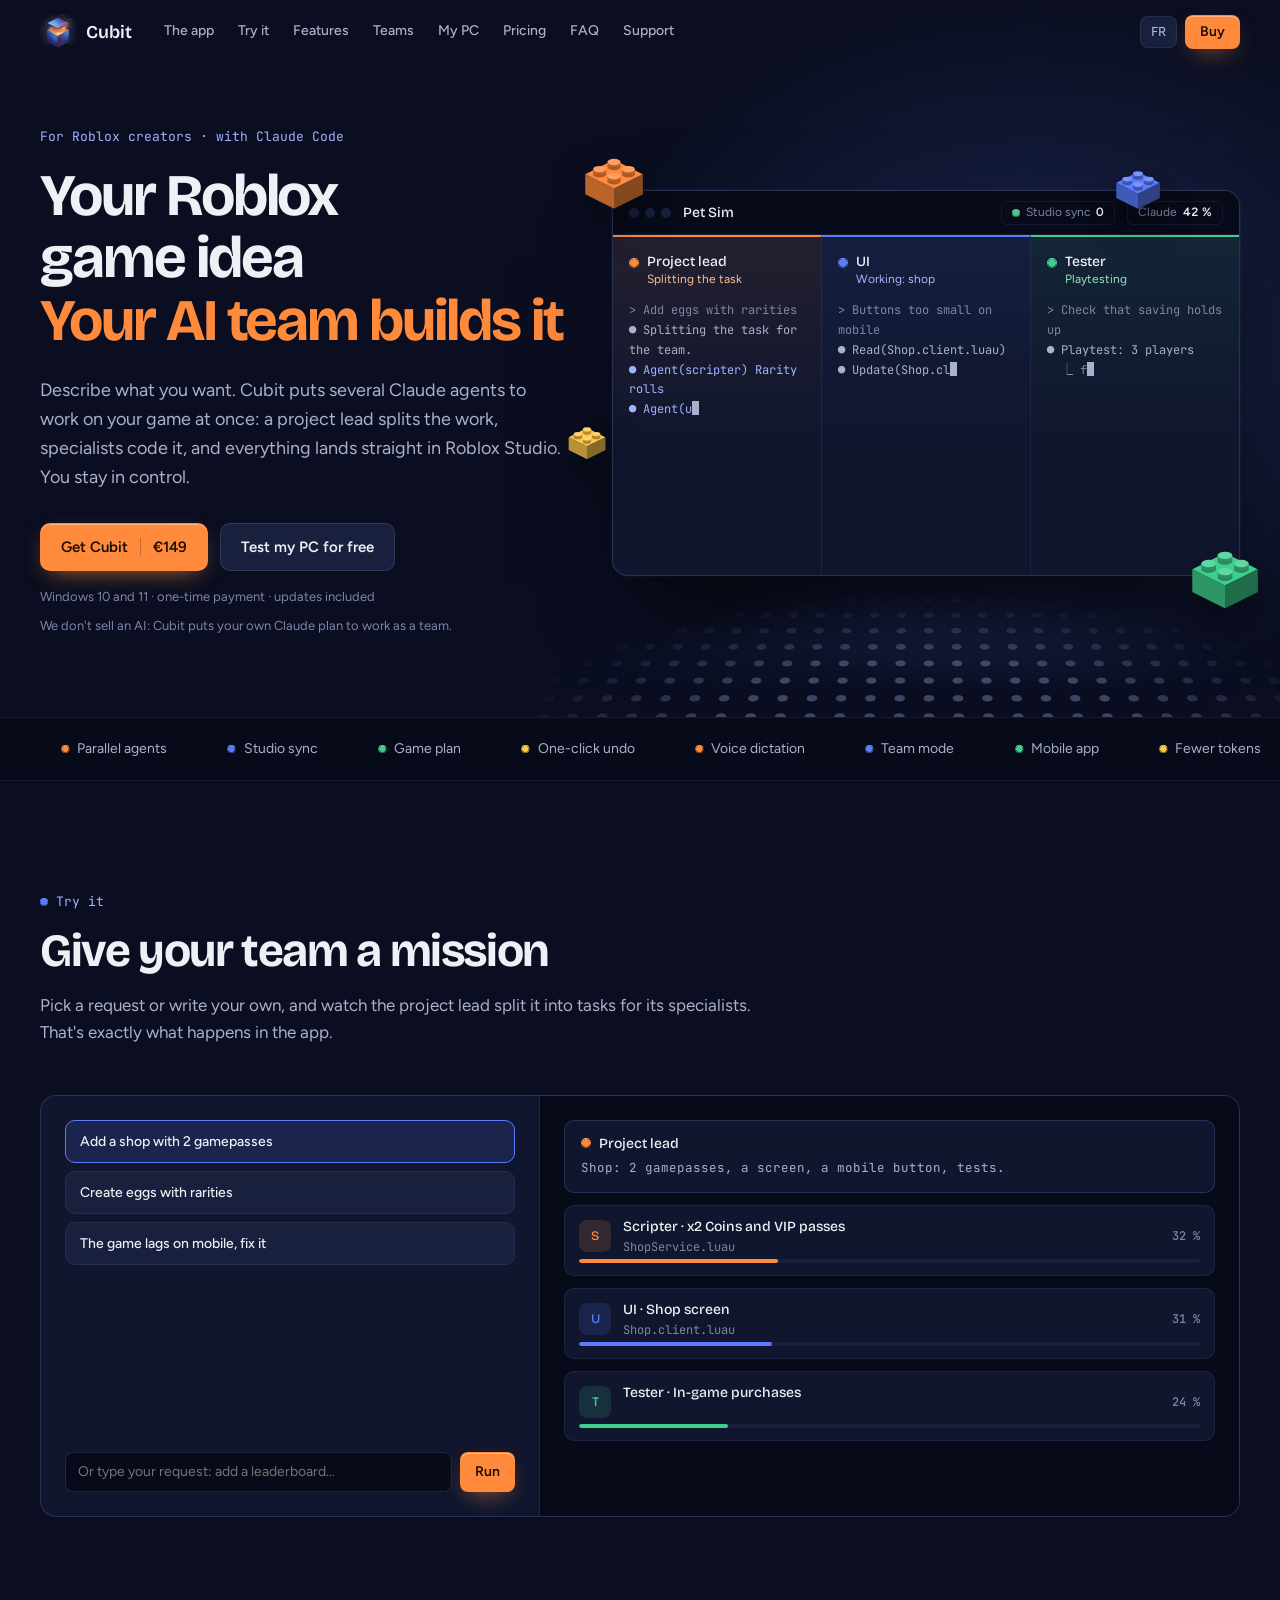
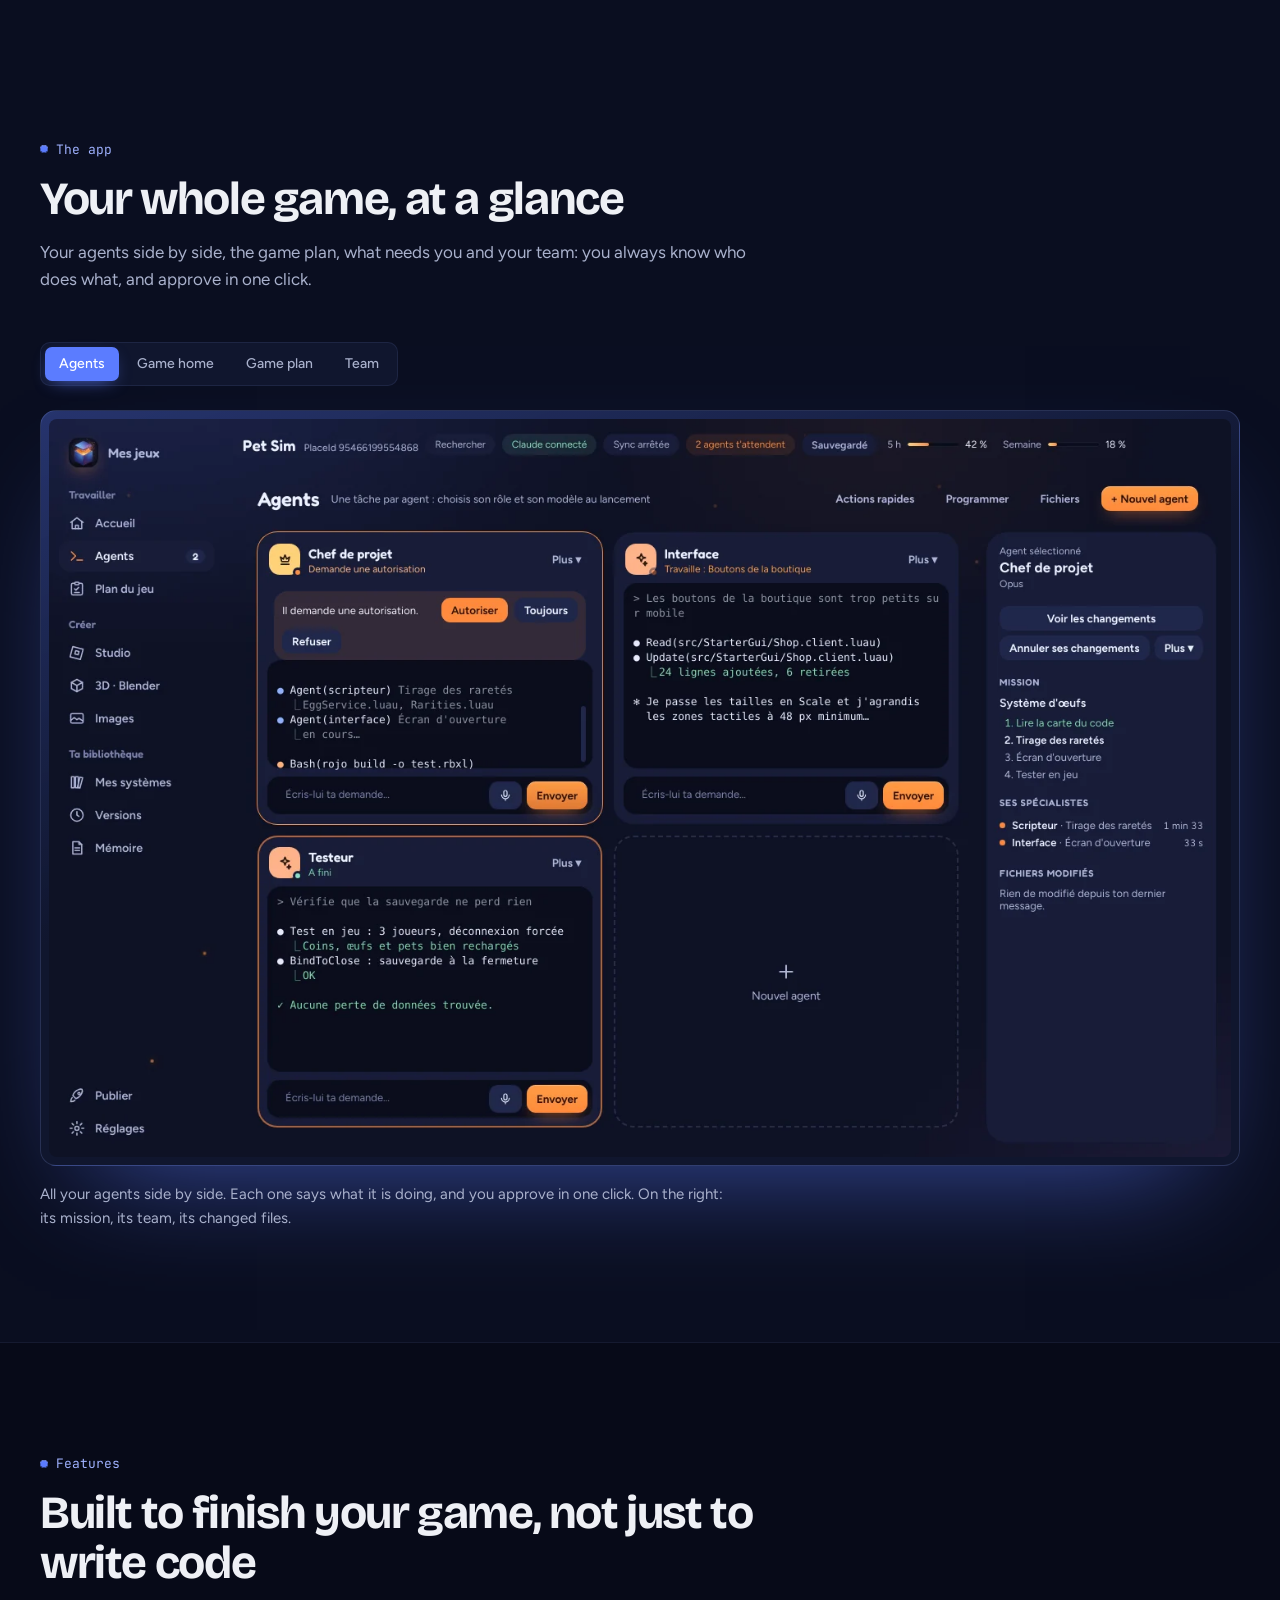
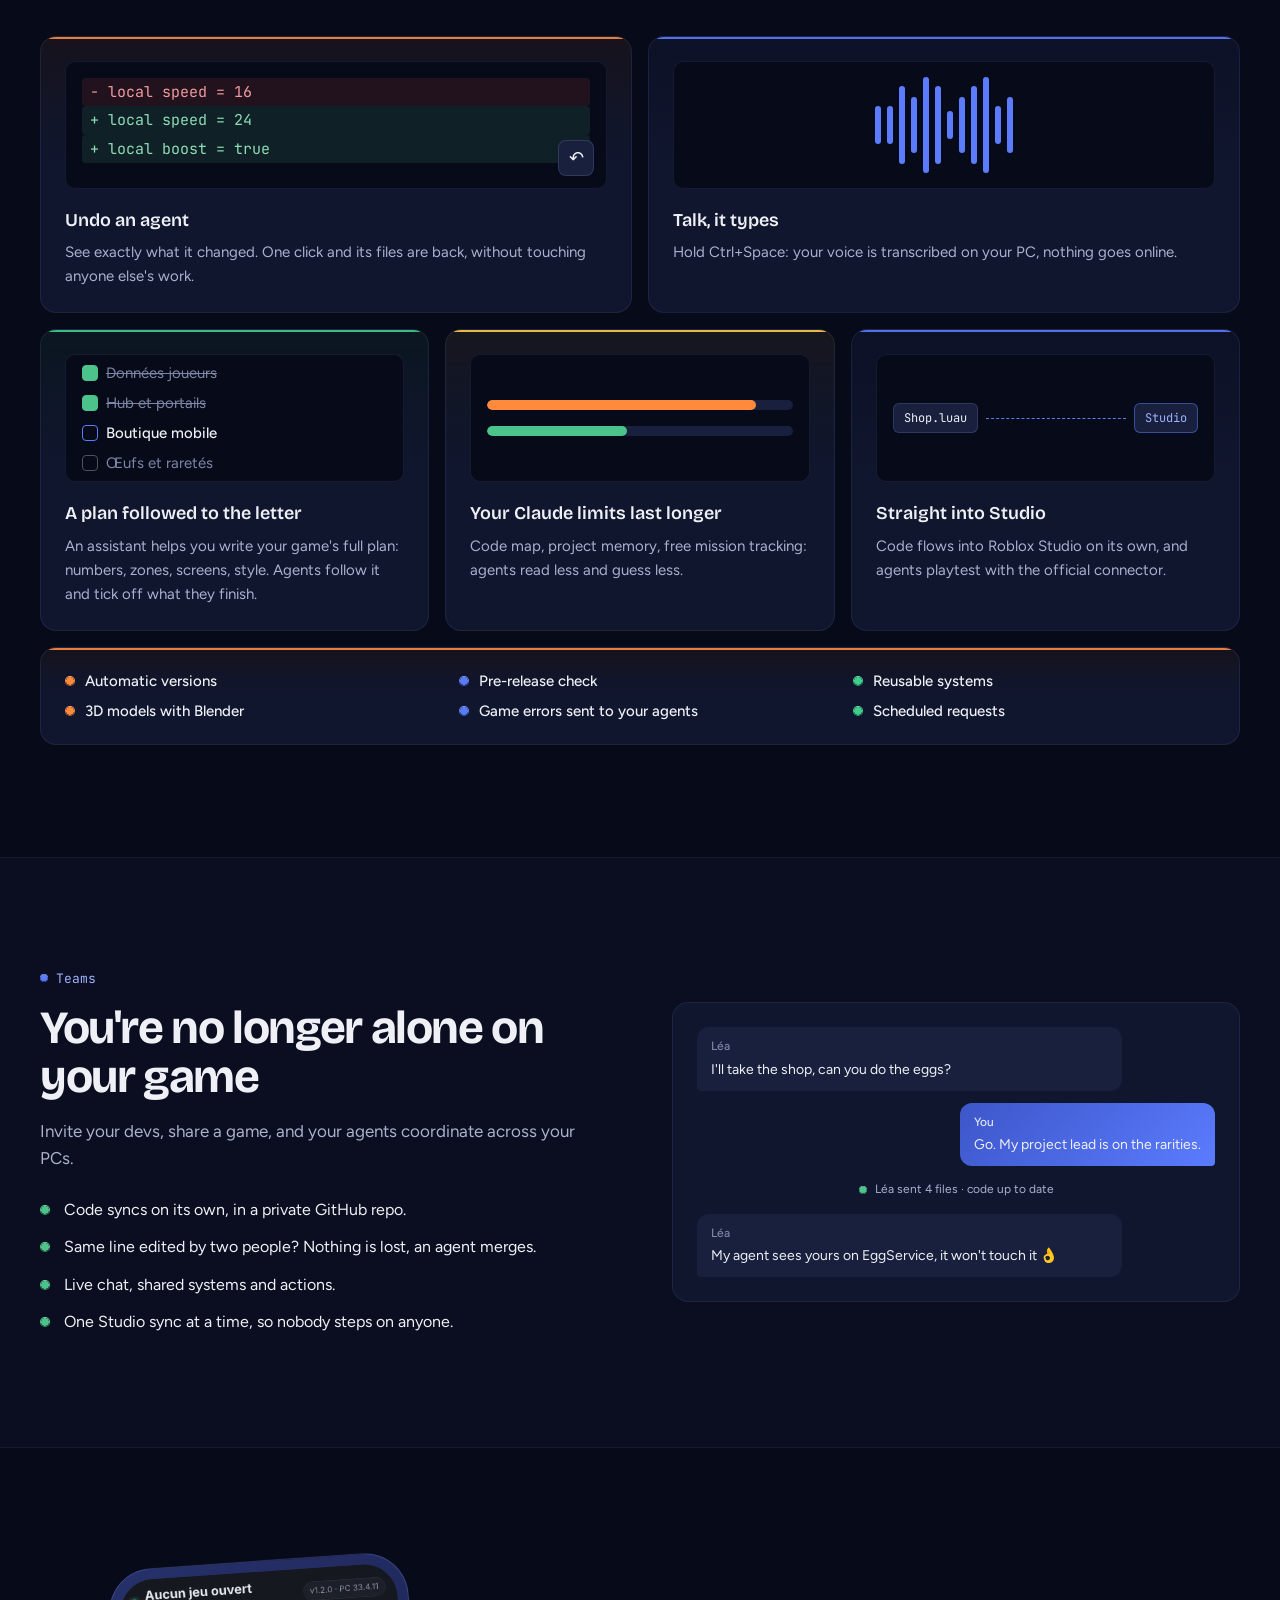
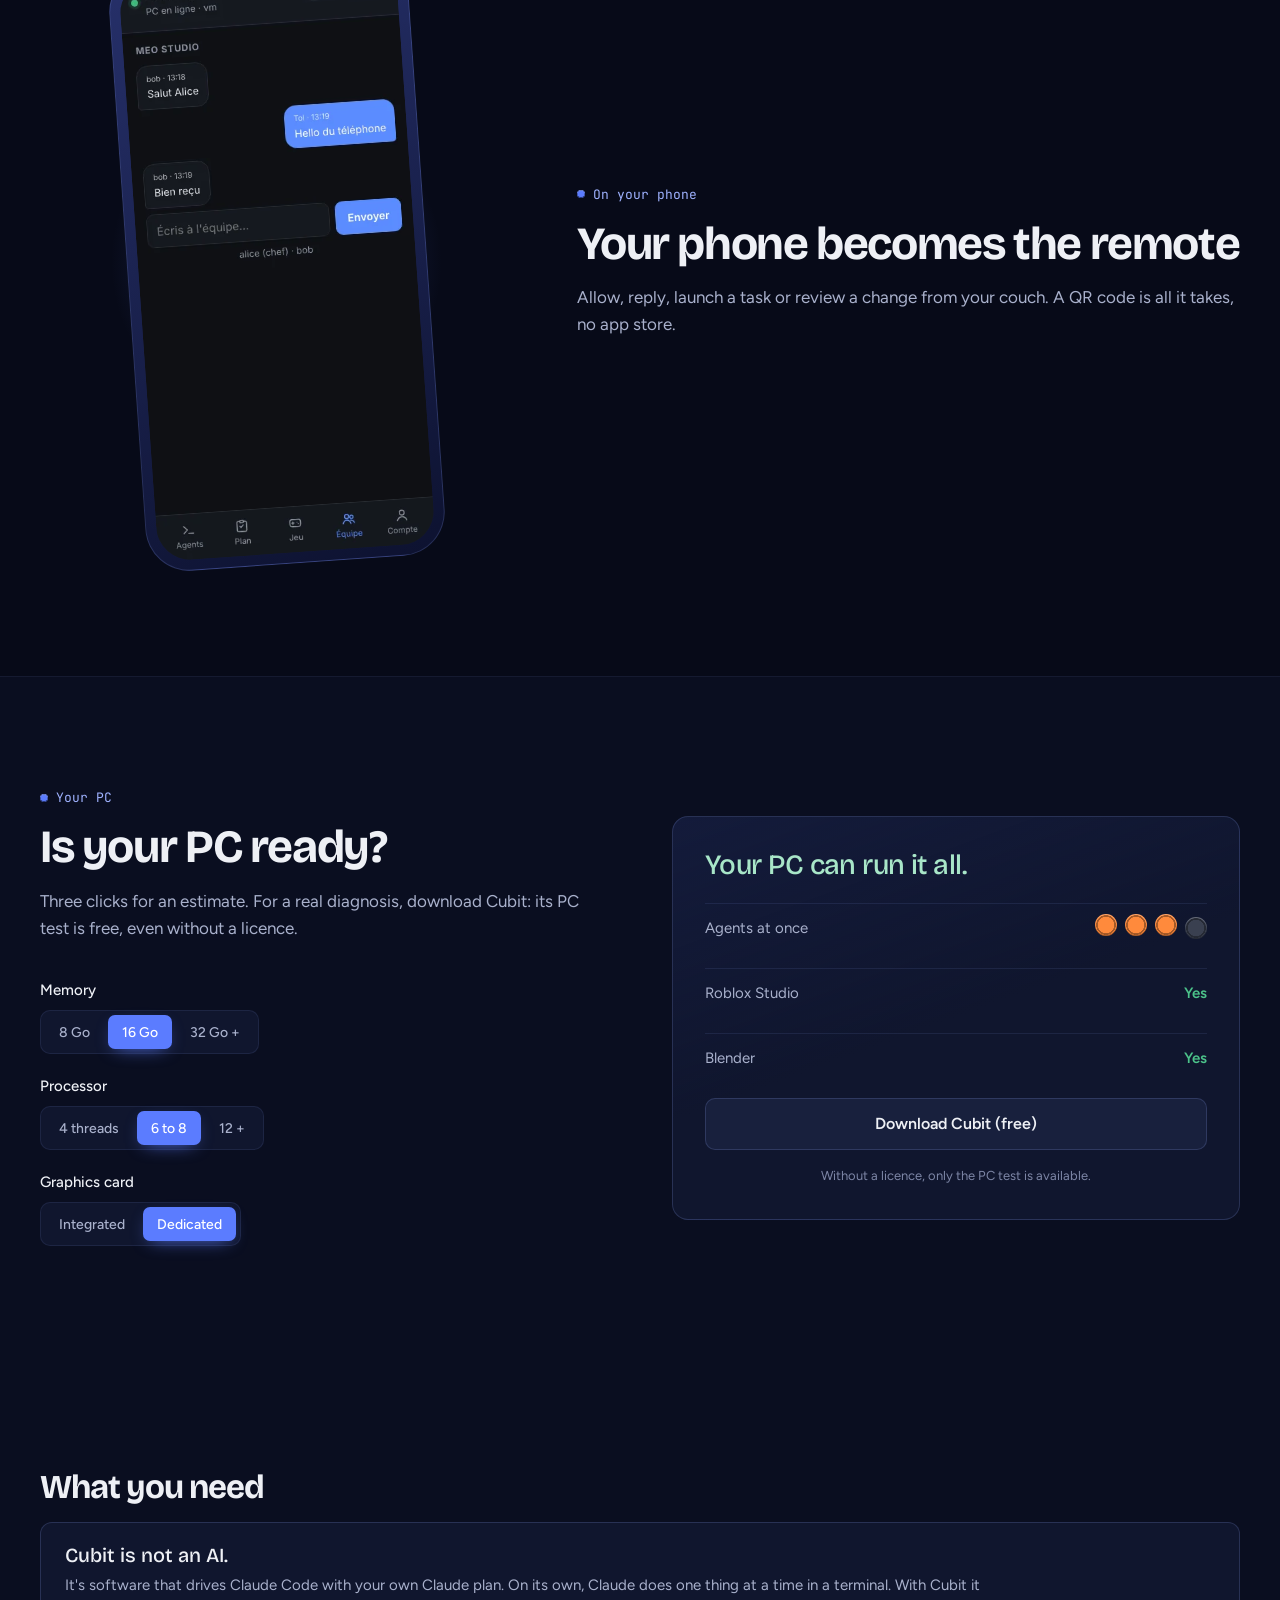
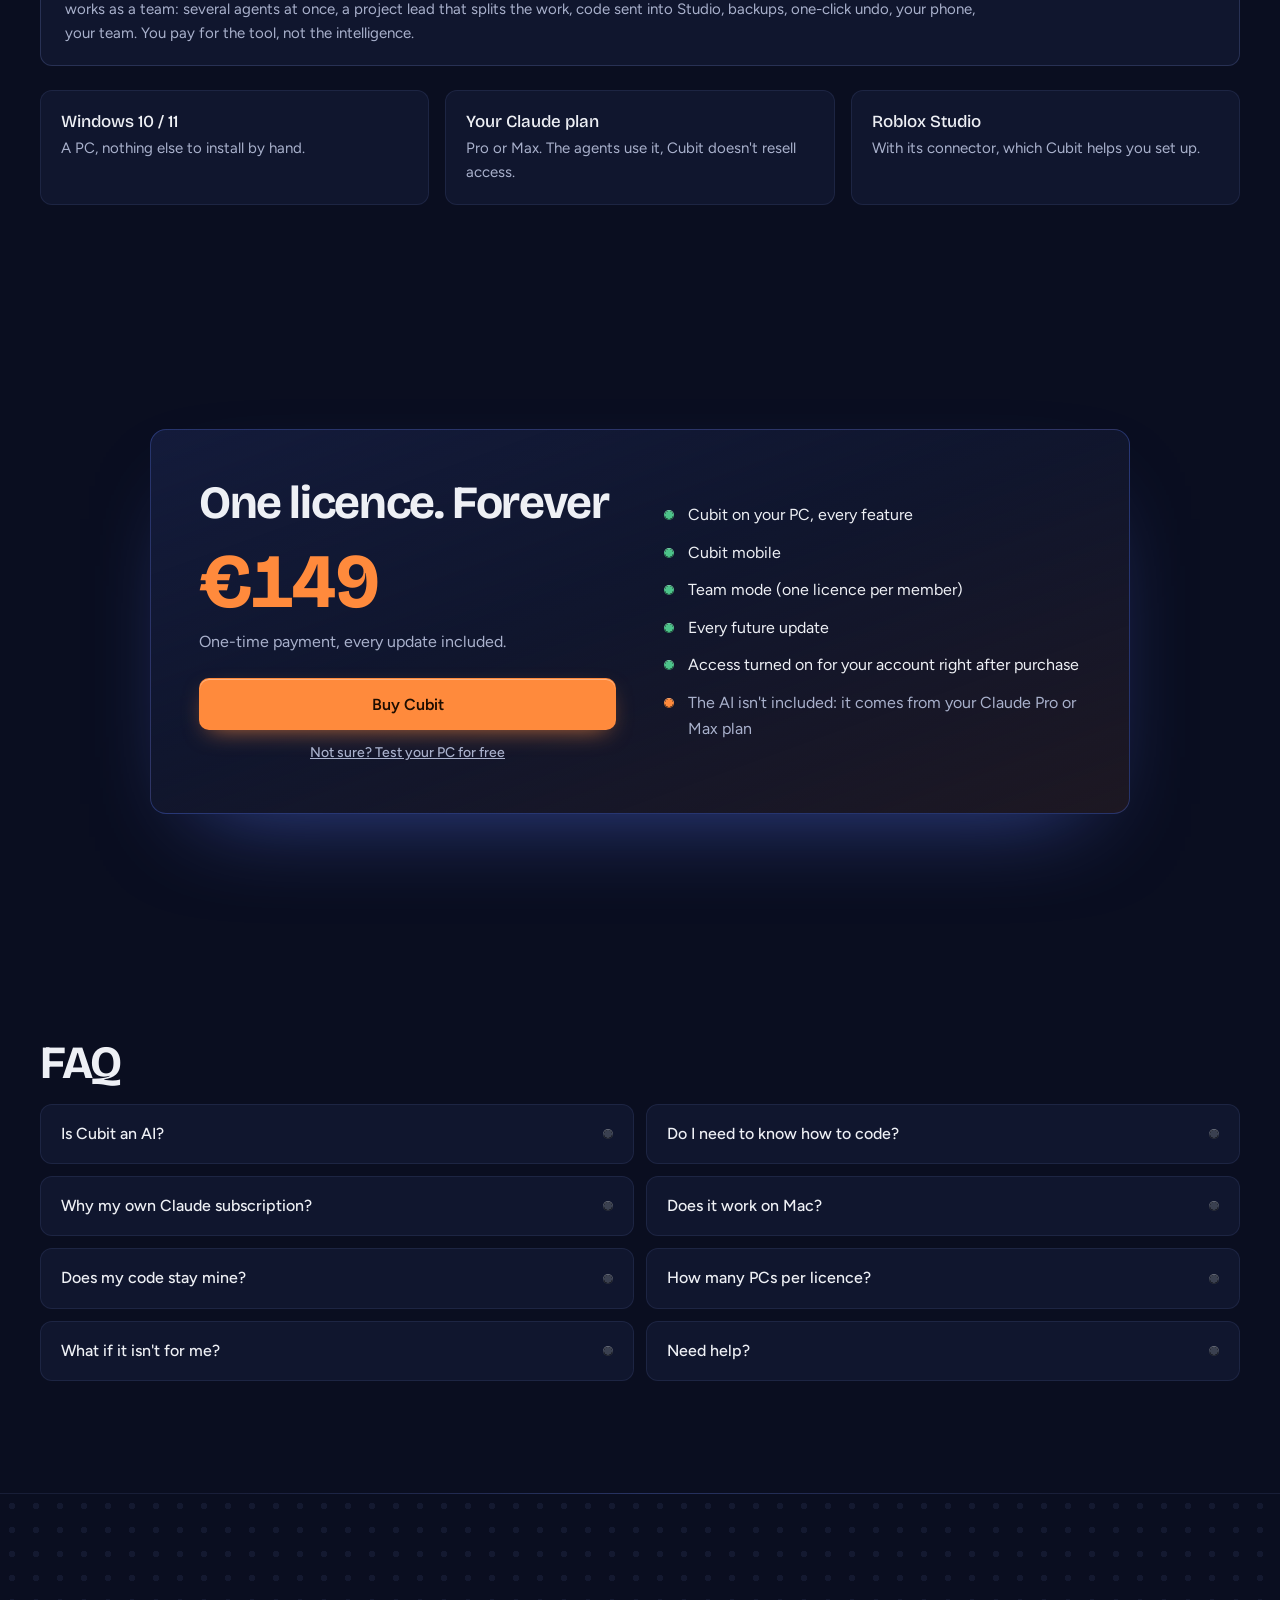
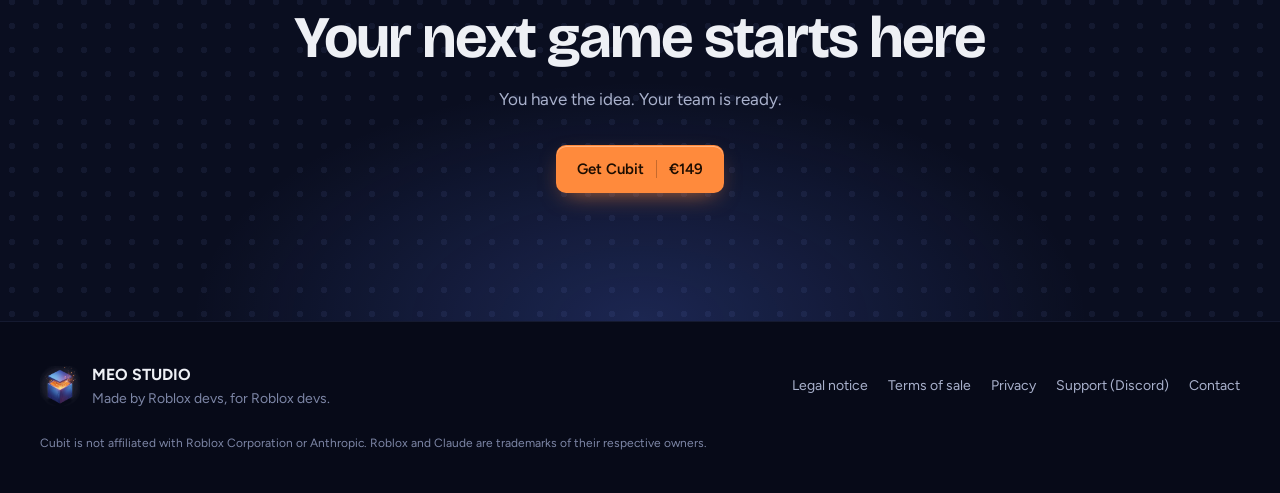
==== commit f9505994: "Add files via upload" ====
--- a/index.html
+++ b/index.html
@@ -13,7 +13,7 @@
 <link rel="preconnect" href="https://fonts.googleapis.com">
 <link rel="preconnect" href="https://fonts.gstatic.com" crossorigin>
 <link rel="stylesheet" href="https://fonts.googleapis.com/css2?family=Bricolage+Grotesque:opsz,wght@12..96,400;12..96,500;12..96,600&family=Figtree:wght@400;500;600;700&family=JetBrains+Mono:wght@400;600&display=swap">
-<link rel="stylesheet" href="style.css?v=10">
+<link rel="stylesheet" href="style.css?v=11">
 </head>
 <body>
 <a class="skip" href="#main"><span lang="fr">Aller au contenu</span><span lang="en">Skip to content</span></a>
@@ -39,6 +39,7 @@
 </header>
 
 <svg width="0" height="0" style="position:absolute" aria-hidden="true"><defs><symbol id="brick" viewBox="0 0 100 92"><path d="M50 22 90 42 50 62 10 42Z" fill="currentColor"/><path d="M10 42 50 62 50 90 10 70Z" fill="currentColor"/><path d="M10 42 50 62 50 90 10 70Z" fill="#000" opacity=".28"/><path d="M50 62 90 42 90 70 50 90Z" fill="currentColor"/><path d="M50 62 90 42 90 70 50 90Z" fill="#000" opacity=".48"/><g id="stud"><ellipse cx="50" cy="32" rx="9" ry="4.5" fill="#000" opacity=".35"/><rect x="41" y="25" width="18" height="7" fill="currentColor"/><rect x="41" y="25" width="18" height="7" fill="#000" opacity=".3"/><ellipse cx="50" cy="25" rx="9" ry="4.5" fill="currentColor"/><ellipse cx="50" cy="25" rx="9" ry="4.5" fill="#fff" opacity=".18"/></g><use href="#stud" x="-20" y="10"/><use href="#stud" x="20" y="10"/><use href="#stud" x="0" y="20"/></symbol></defs></svg>
+<div class="progress" id="progress" aria-hidden="true"></div>
 <main id="main">
   <!-- ============ HÉROS : la démo vivante ============ -->
   <section class="hero" id="top">
--- a/style.css
+++ b/style.css
@@ -478,3 +478,57 @@
 @media (max-width: 1000px) { .k4 { display: none; } .k1 { left: -8px; } .k3 { right: -6px; } }
 @media (max-width: 640px) { .brick { width: 48px; height: 44px; } .k2 { display: none; } .plate { display: none; } }
 @media (prefers-reduced-motion: reduce) { .reveal { opacity: 1; transform: none; } }
+
+/* =====================================================================
+   Effets au défilement et au survol
+   ===================================================================== */
+.progress { position: fixed; top: 0; left: 0; right: 0; height: 3px; z-index: 60; transform-origin: 0 50%; transform: scaleX(0); background: linear-gradient(90deg, var(--blue), var(--accent)); pointer-events: none; }
+.nav-links a { position: relative; }
+.nav-links a::after { content: ''; position: absolute; left: 0; right: 0; bottom: -6px; height: 2px; border-radius: 2px; background: var(--accent); transform: scaleX(0); transition: transform .25s var(--ease); }
+.nav-links a.on { color: var(--text); }
+.nav-links a.on::after { transform: scaleX(1); }
+
+.brick { transition: transform .1s linear; }
+.brick { animation: none; }
+.brick use { animation: float 6s var(--ease) infinite alternate; transform-box: fill-box; }
+.board { transform-origin: center top; will-change: transform; }
+.strip { overflow: hidden; }
+.strip li { transform: translateX(var(--sx, 0)); transition: transform .2s linear; }
+
+/* Variantes d'apparition */
+.reveal.from-l { transform: translateX(-48px); }
+.reveal.from-r { transform: translateX(48px); }
+.reveal.pop { transform: translateY(30px) scale(.94); }
+.reveal.unfold { transform: perspective(1400px) rotateX(18deg) translateY(60px) scale(.94); transform-origin: 50% 0; transition-duration: .9s; }
+.reveal.in.from-l, .reveal.in.from-r, .reveal.in.pop, .reveal.in.unfold { transform: none; }
+.reveal { transition: opacity .7s var(--ease), transform .8s var(--ease); }
+.tile.reveal.in, .price-card.reveal.in, .check-result.reveal.in, .needs-row p.reveal.in { transition: opacity .7s var(--ease), transform .35s var(--ease), border-color .25s var(--ease); }
+
+/* Titres mot par mot */
+section h2 .w { display: inline-block; opacity: 0; transform: translateY(.5em) rotate(3deg); filter: blur(6px); transition: opacity .5s var(--ease), transform .6s var(--ease), filter .5s var(--ease); transition-delay: calc(var(--i) * 55ms); }
+section h2.words-in .w { opacity: 1; transform: none; filter: none; }
+
+/* Lumière qui suit la souris */
+.tile::after, .price-card::after, .check-result::after, .needs-row p::after { content: ''; position: absolute; inset: 0; border-radius: inherit; pointer-events: none; opacity: 0; transition: opacity .3s var(--ease);
+  background: radial-gradient(320px circle at var(--mx, 50%) var(--my, 50%), rgba(150, 170, 255, .14), transparent 60%); }
+.tile:hover::after, .price-card:hover::after, .check-result:hover::after, .needs-row p:hover::after { opacity: 1; }
+.check-result, .needs-row p { position: relative; }
+
+/* Liserés qui se dessinent à l'apparition */
+.tile::before { transform: scaleX(0); transform-origin: left; transition: transform .9s var(--ease) .25s; }
+.tile.in::before { transform: scaleX(1); }
+.sec-kicker::before { transition: transform .5s var(--ease); }
+.sec-head:not(.in) .sec-kicker::before { transform: scale(0); }
+
+/* Bouton aimanté */
+.btn.buy { transition: background .15s var(--ease), transform .18s var(--ease), box-shadow .18s var(--ease), translate .2s var(--ease); }
+
+/* Le téléphone flotte, le chat pulse */
+.phone { animation: phone 5s ease-in-out infinite alternate; }
+@keyframes phone { to { transform: rotate(-2deg) translateY(-10px); } }
+.event i { animation: beat 1s ease-in-out infinite alternate; }
+
+@media (prefers-reduced-motion: reduce) {
+  section h2 .w { opacity: 1; transform: none; filter: none; }
+  .progress { display: none; }
+}
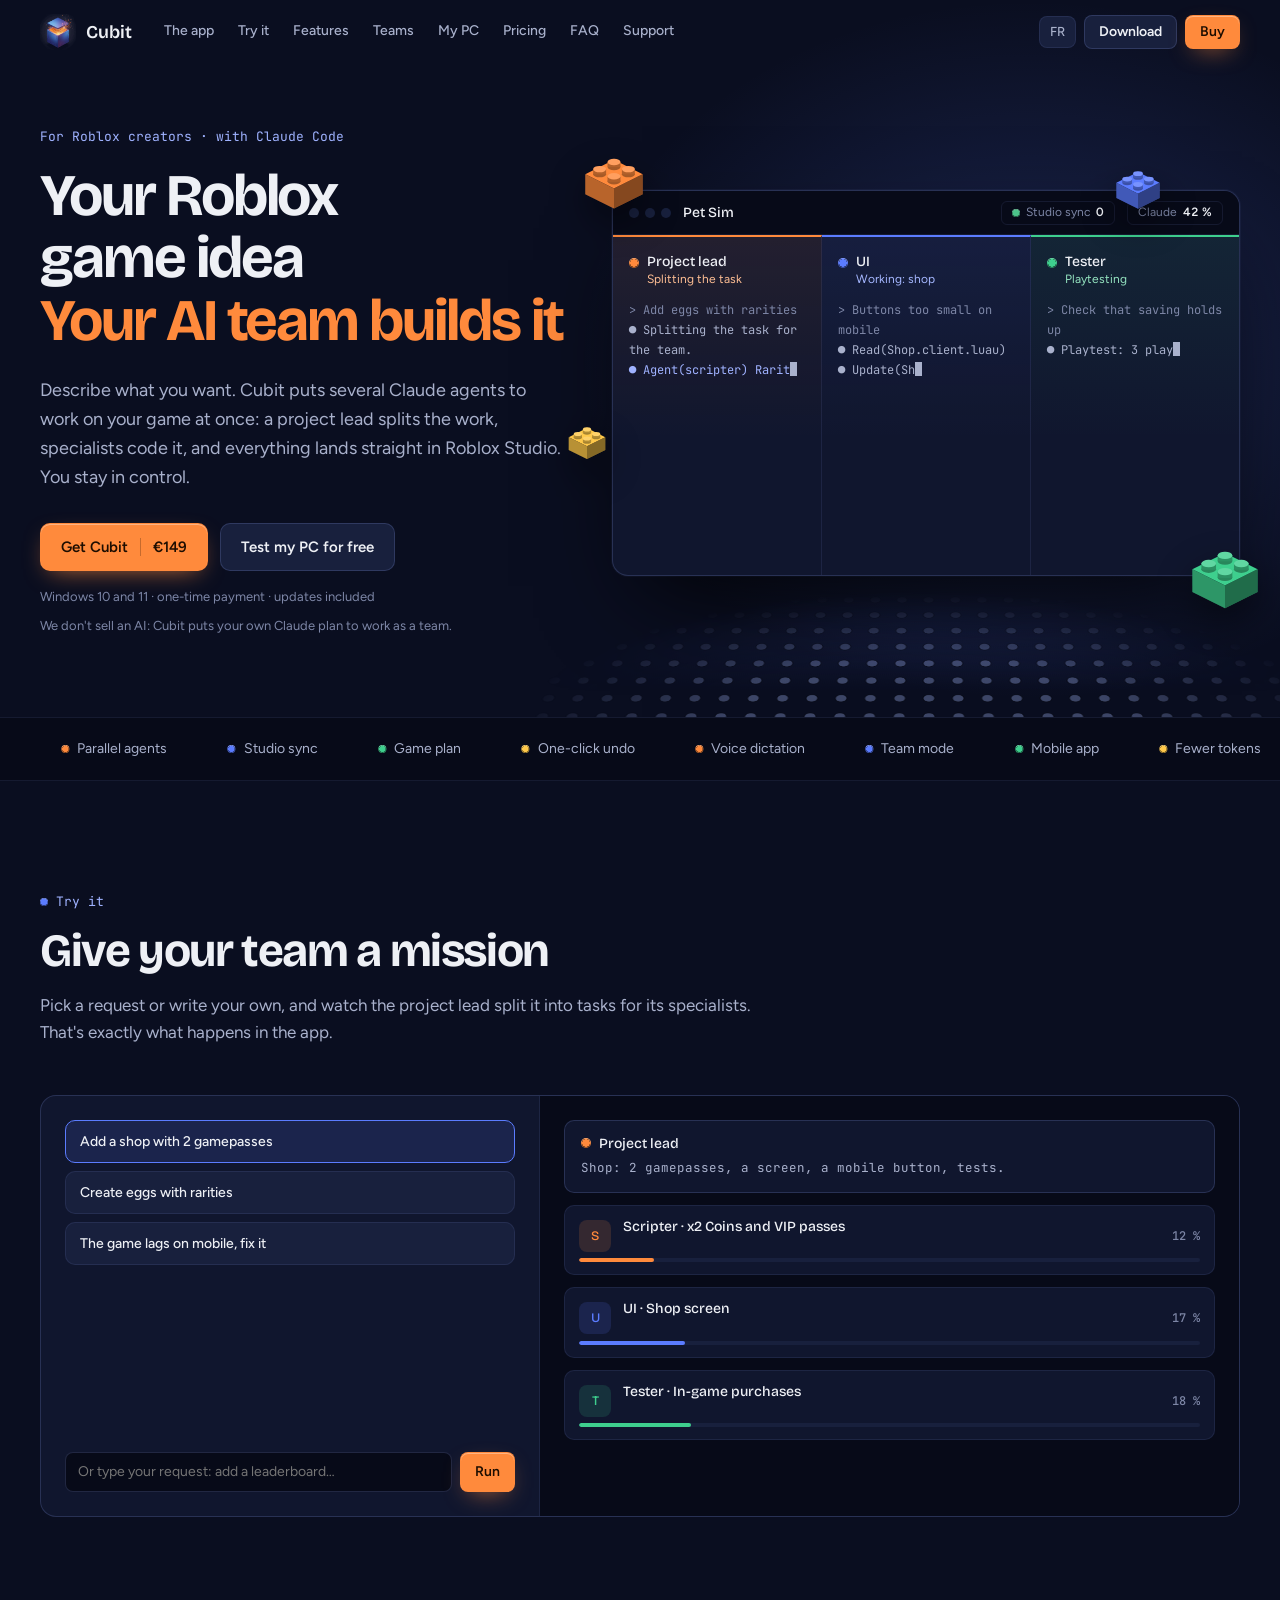
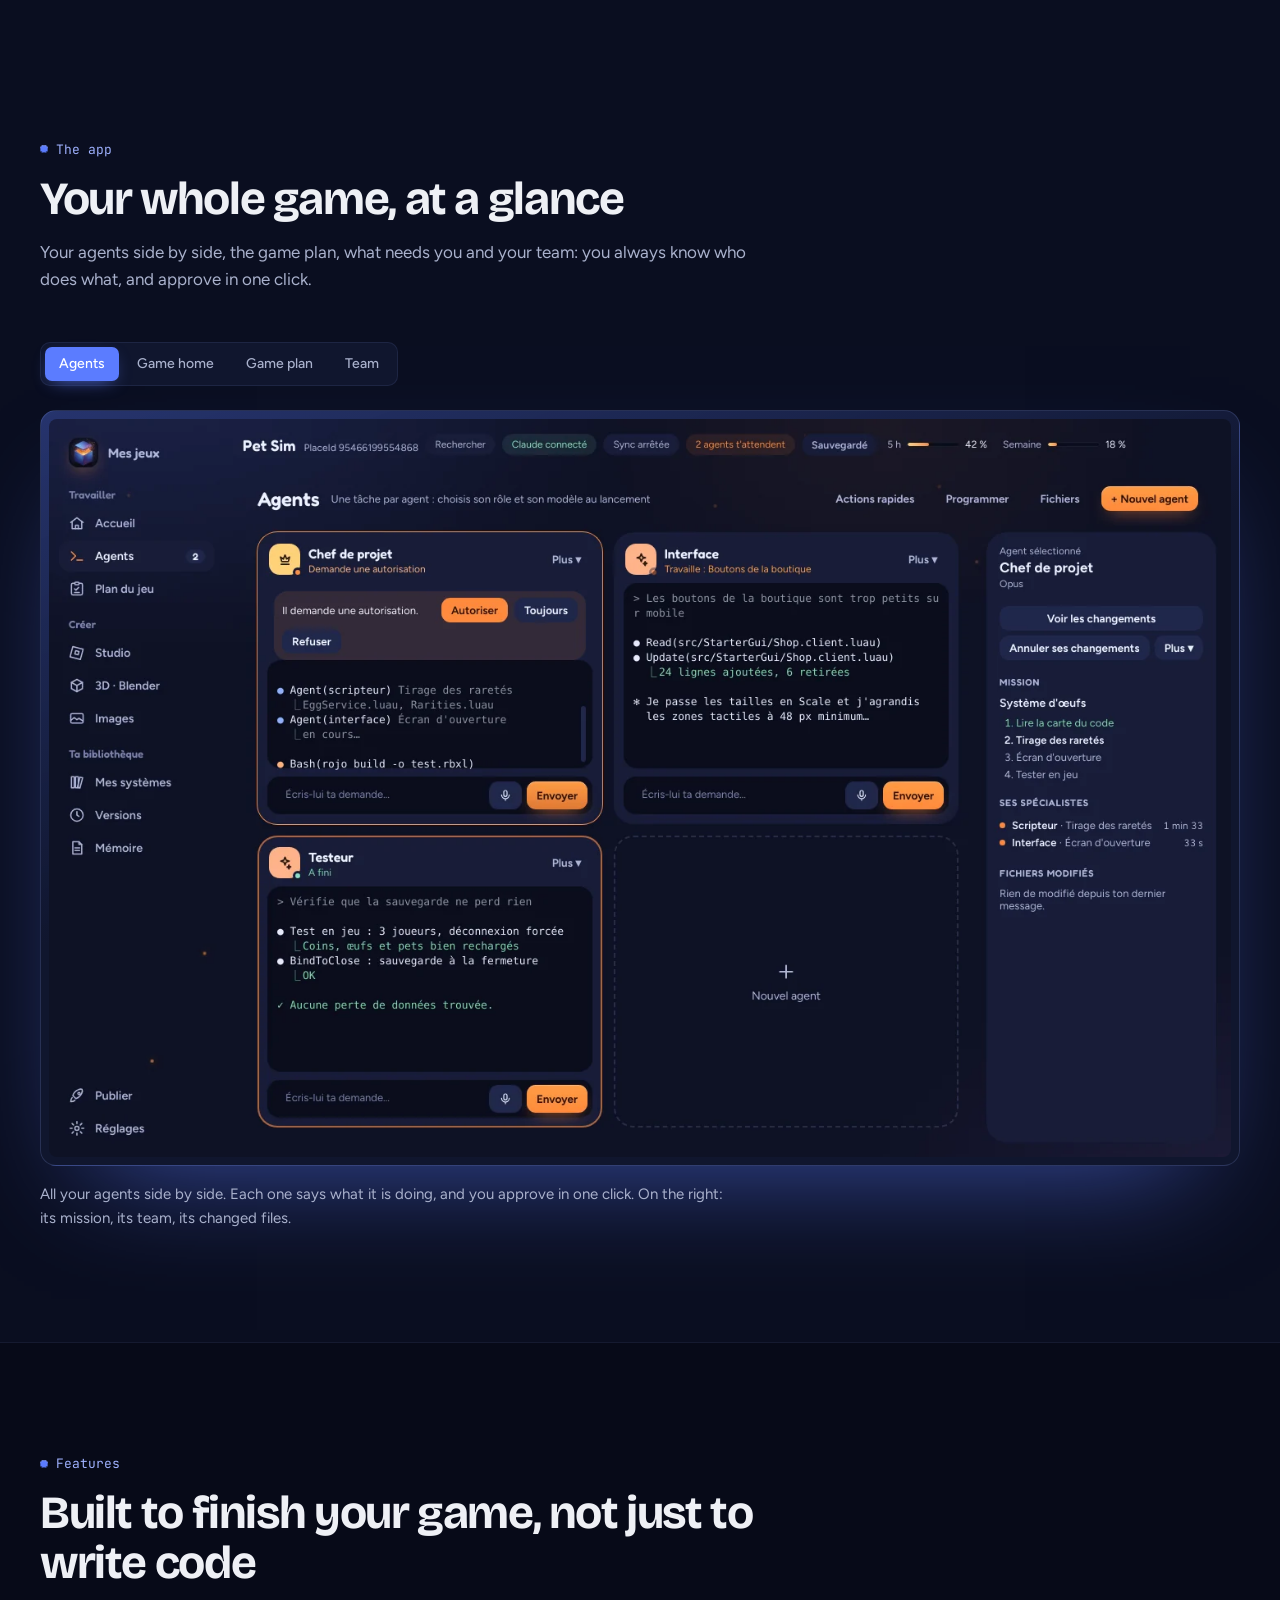
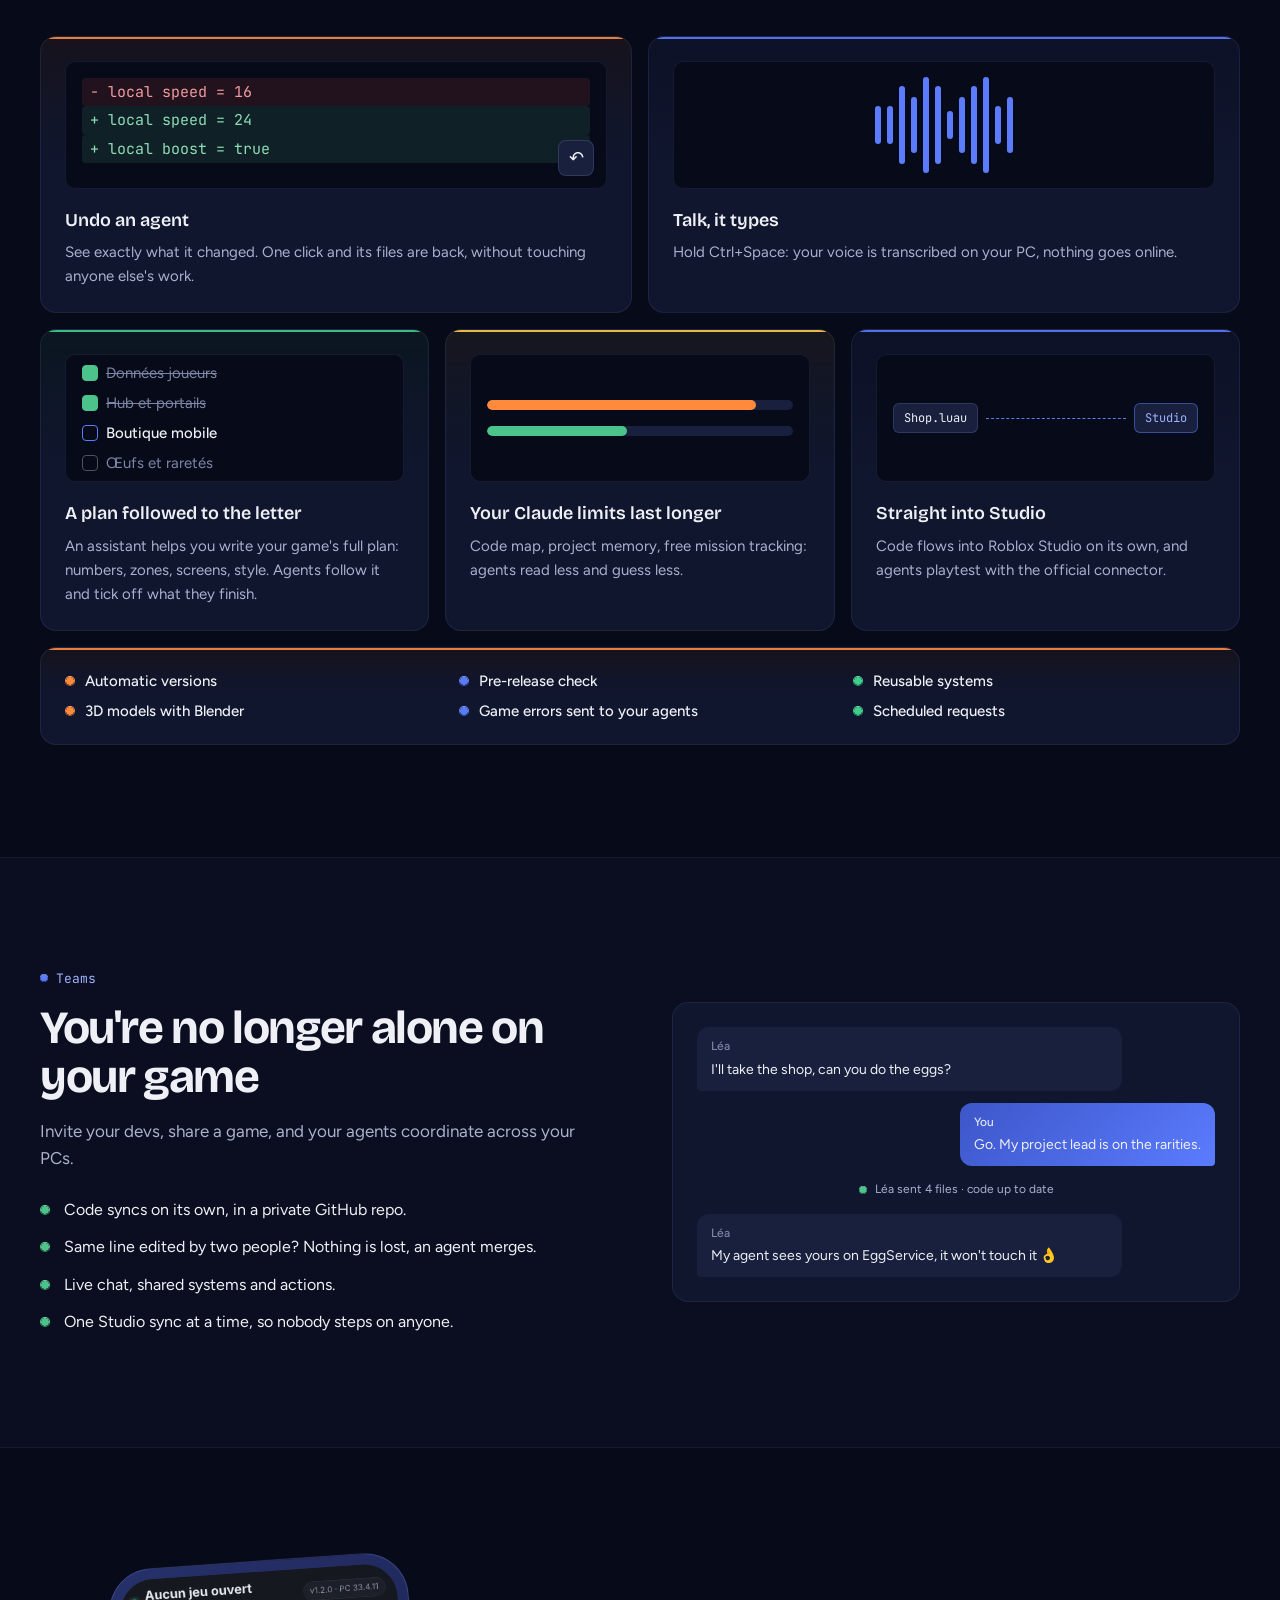
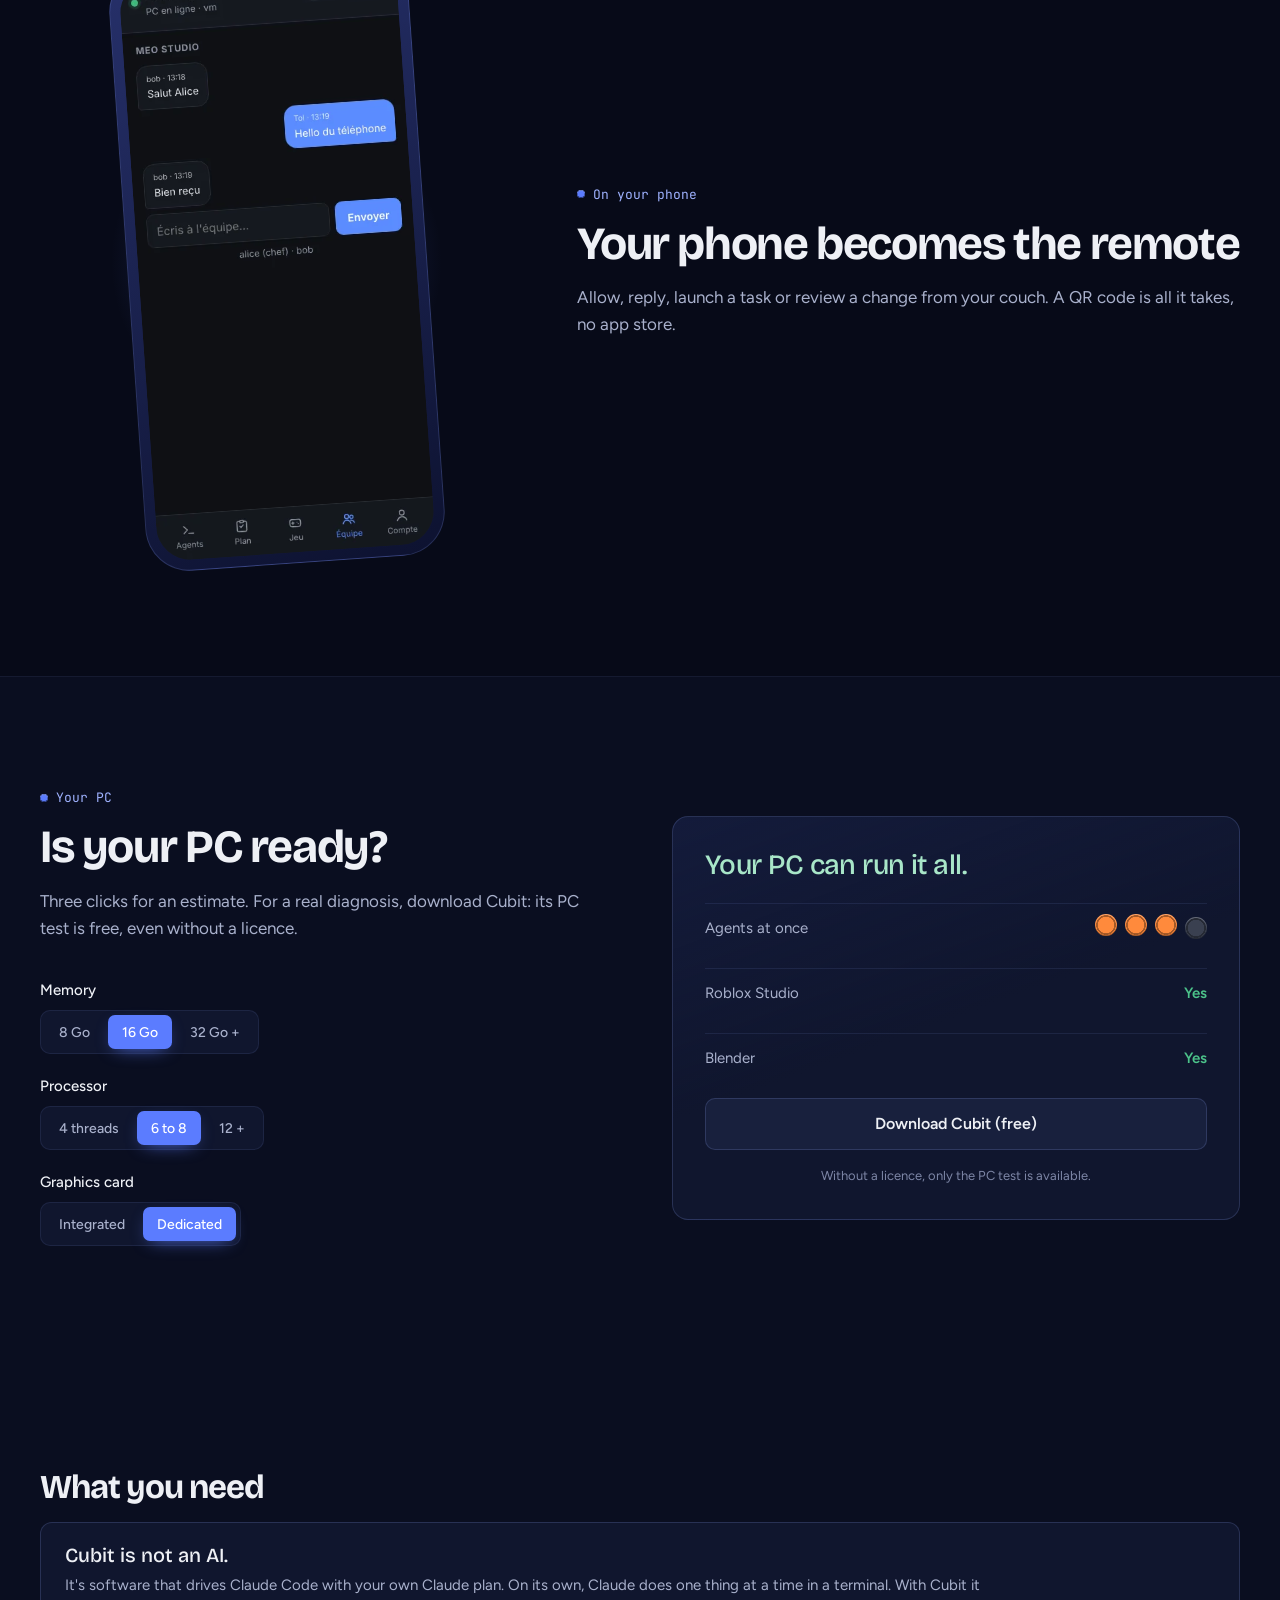
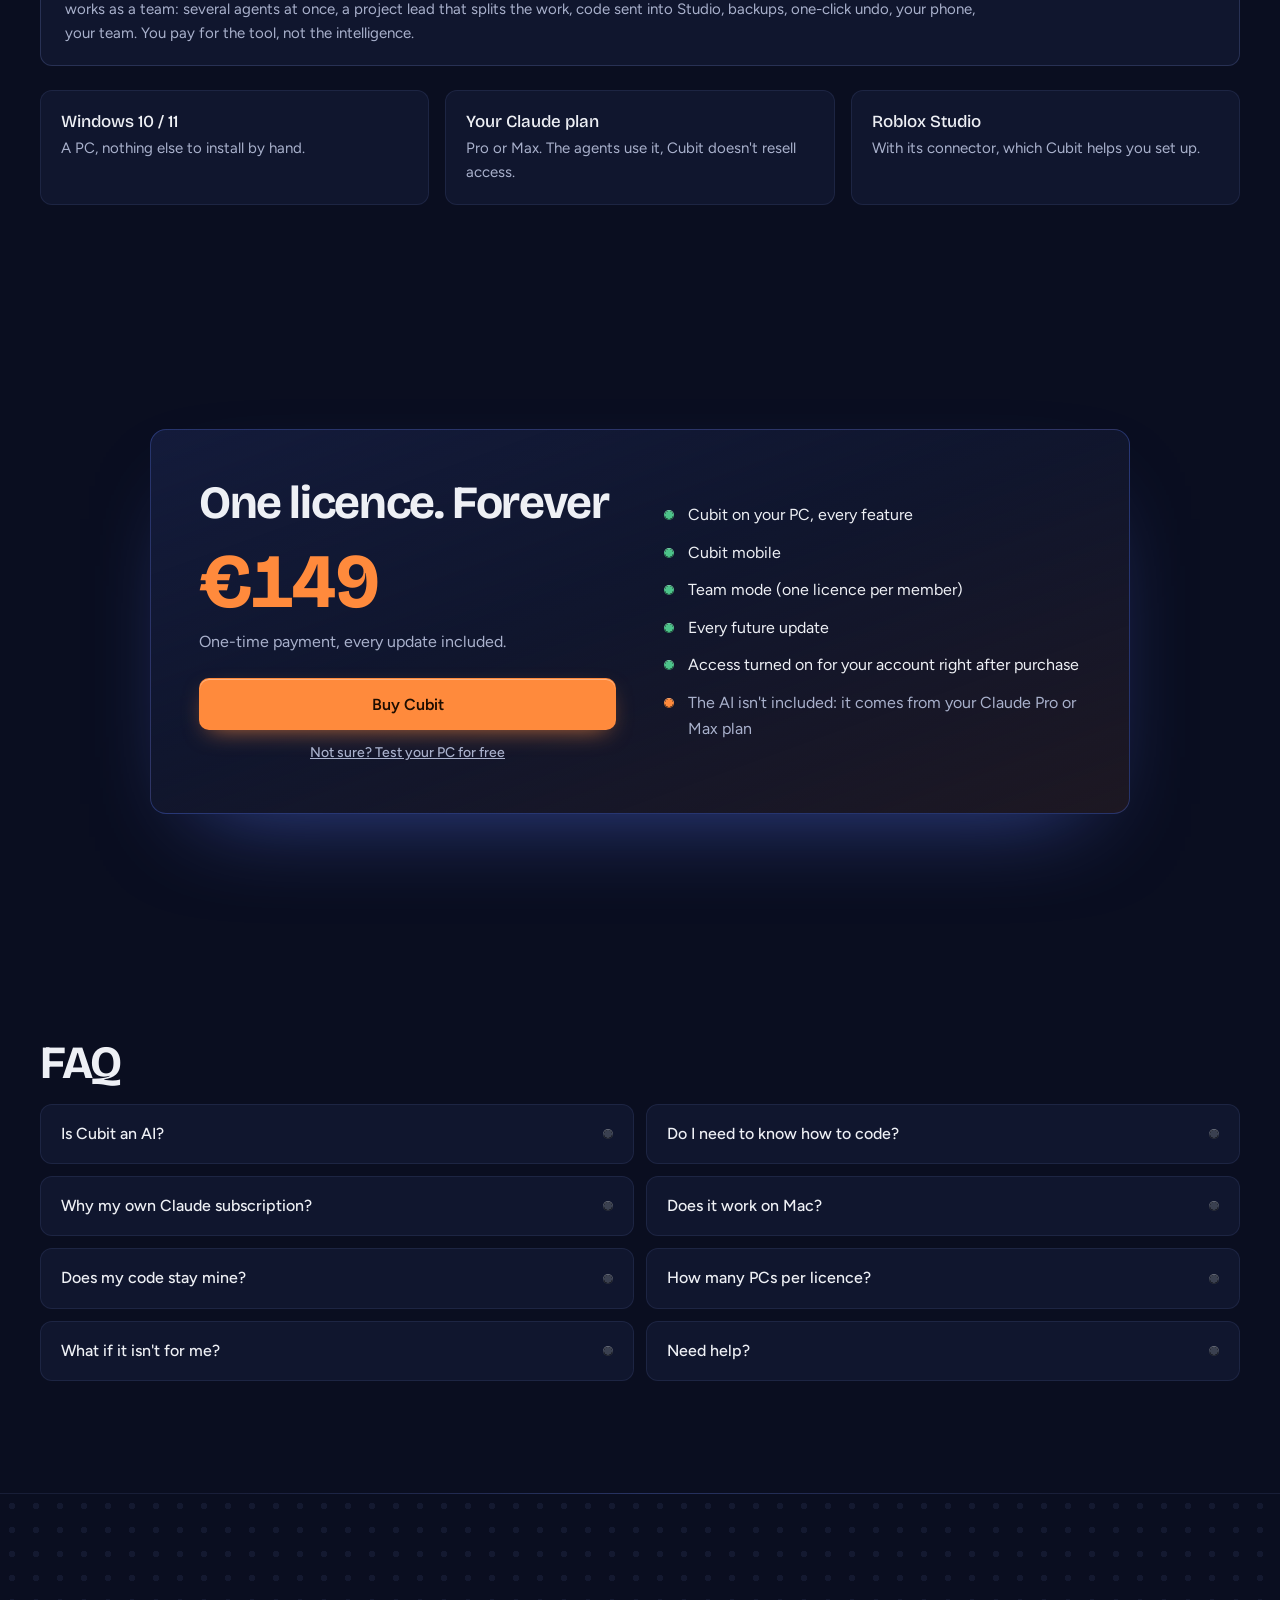
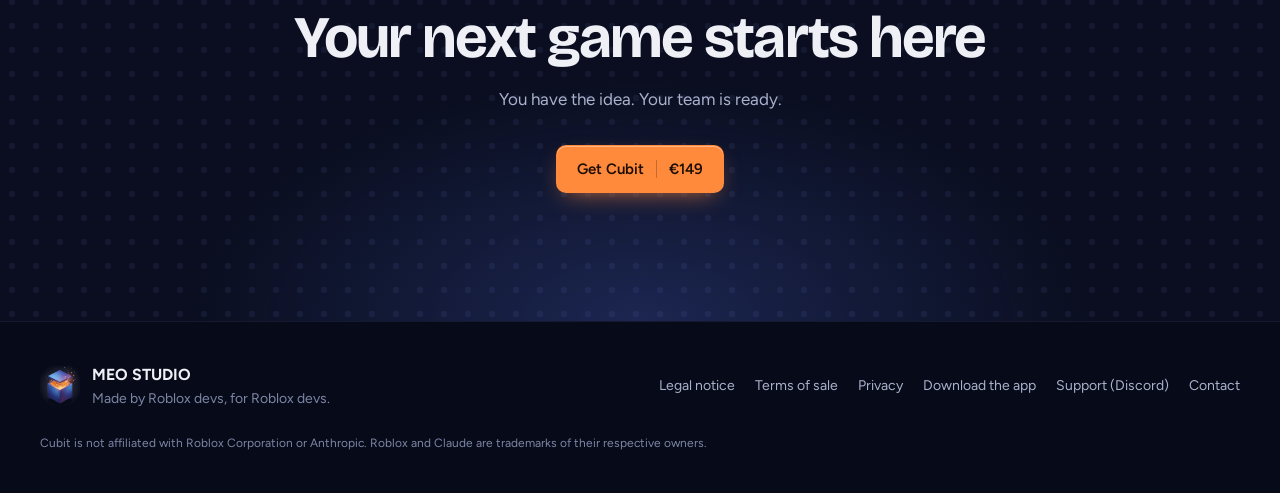
==== commit 4931f295: "Add files via upload" ====
--- a/index.html
+++ b/index.html
@@ -34,6 +34,7 @@
   </nav>
   <div class="nav-end">
     <button class="lang" id="lang" type="button" aria-label="Changer de langue / Change language"><span lang="fr">EN</span><span lang="en">FR</span></button>
+    <a class="btn ghost small nav-dl" data-download href="#"><span lang="fr">Télécharger</span><span lang="en">Download</span></a>
     <a class="btn buy small" href="#price"><span lang="fr">Acheter</span><span lang="en">Buy</span></a>
   </div>
 </header>
@@ -286,7 +287,7 @@
           <!-- 2. Paiement, relié à ce compte -->
           <div class="buy-form" id="pay-box" hidden>
             <p class="acc-who"><span lang="fr">Compte :</span><span lang="en">Account:</span> <b id="acc-who"></b> <button type="button" class="link-btn" id="acc-switch"><span lang="fr">changer</span><span lang="en">change</span></button></p>
-            <div id="pay-owned" class="buy-ok" hidden><span lang="fr">Tu as déjà Cubit sur ce compte ! Télécharge l'appli et connecte-toi.</span><span lang="en">You already own Cubit on this account! Download the app and sign in.</span></div>
+            <div id="pay-owned" class="buy-ok" hidden><span lang="fr">Tu as déjà Cubit sur ce compte ! Télécharge l'appli et connecte-toi.</span><span lang="en">You already own Cubit on this account! Download the app and sign in.</span> <a class="btn buy small" data-download href="#"><span lang="fr">Télécharger Cubit</span><span lang="en">Download Cubit</span></a></div>
             <div id="pay-choices">
               <p class="pay-note"><span lang="fr">Sur la page de paiement, entre exactement cet email :</span><span lang="en">On the payment page, enter exactly this email:</span> <b id="pay-email"></b> <button type="button" class="link-btn" id="pay-copy"><span lang="fr">copier</span><span lang="en">copy</span></button></p>
               <label class="waiver"><input type="checkbox" id="pay-waiver"><span lang="fr">Je demande l'accès immédiat à Cubit après le paiement et je renonce à mon droit de rétractation de 14 jours. J'accepte les <a href="legal.html#cgv" target="_blank">conditions de vente</a>.</span><span lang="en">I request immediate access to Cubit after payment and waive my 14-day right of withdrawal. I accept the <a href="legal.html#cgv" target="_blank">terms of sale</a>.</span></label>
@@ -349,6 +350,7 @@
     <a href="legal.html#mentions"><span lang="fr">Mentions légales</span><span lang="en">Legal notice</span></a>
     <a href="legal.html#cgv"><span lang="fr">Conditions de vente</span><span lang="en">Terms of sale</span></a>
     <a href="legal.html#confidentialite"><span lang="fr">Confidentialité</span><span lang="en">Privacy</span></a>
+    <a data-download href="#"><span lang="fr">Télécharger l'appli</span><span lang="en">Download the app</span></a>
     <a href="https://discord.gg/f2B6KfaYT2" target="_blank" rel="noopener"><span lang="fr">Support (Discord)</span><span lang="en">Support (Discord)</span></a>
     <a data-contact href="#">Contact</a>
   </nav>
--- a/style.css
+++ b/style.css
@@ -532,3 +532,6 @@
   section h2 .w { opacity: 1; transform: none; filter: none; }
   .progress { display: none; }
 }
+
+#pay-owned .btn { margin-top: 10px; }
+@media (max-width: 640px) { .nav-dl { display: none; } }
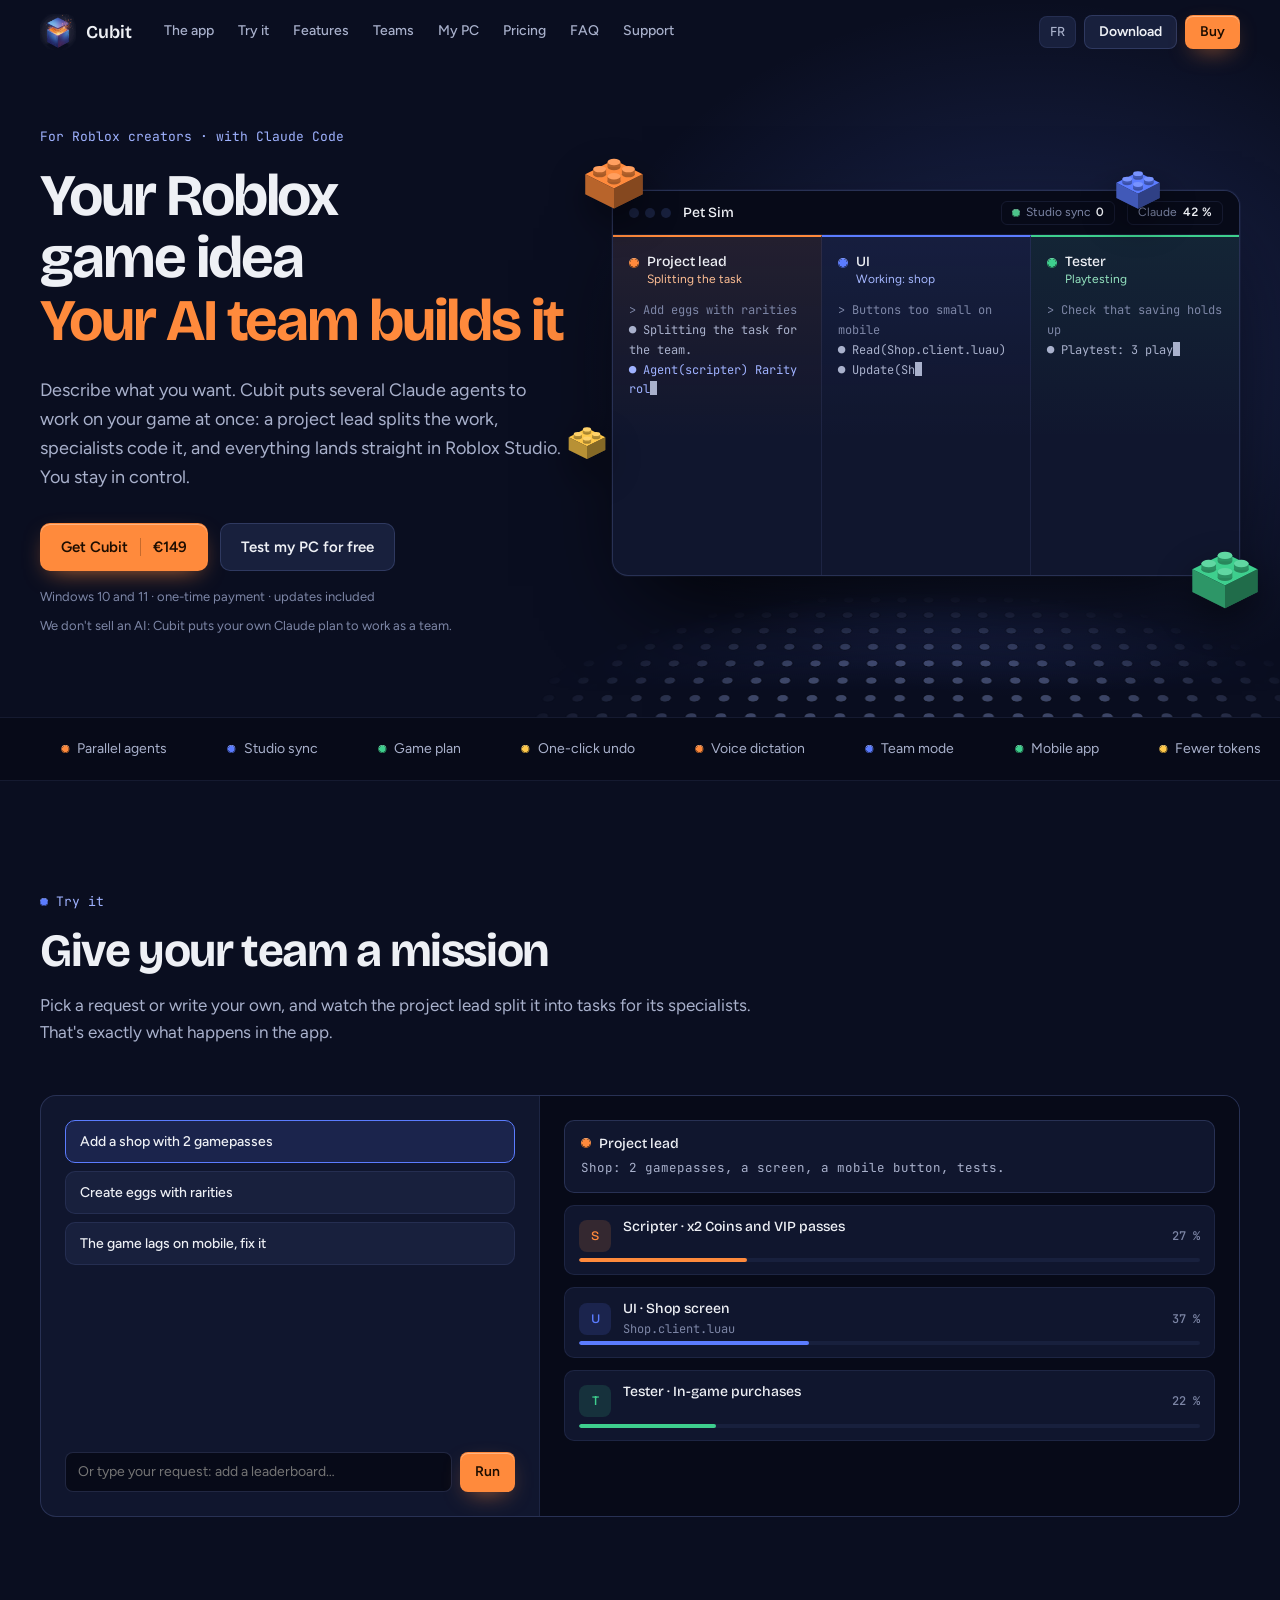
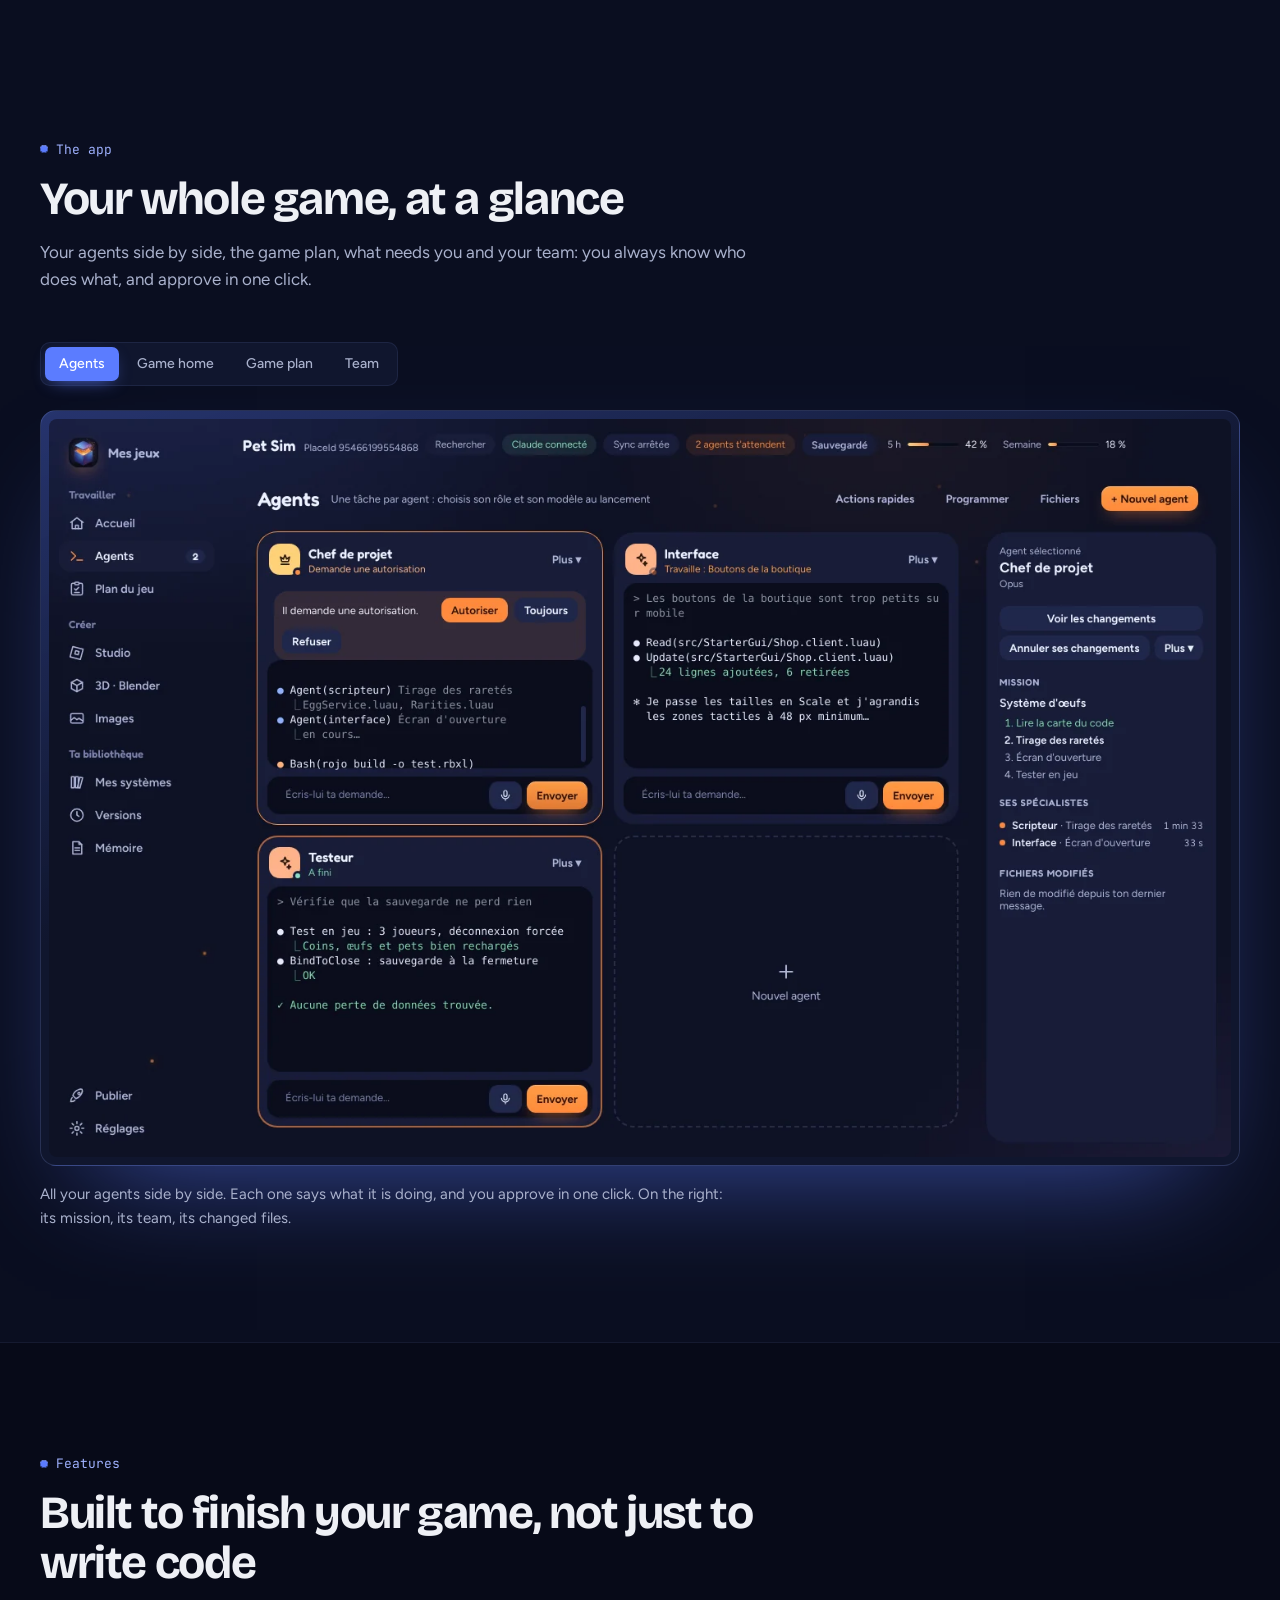
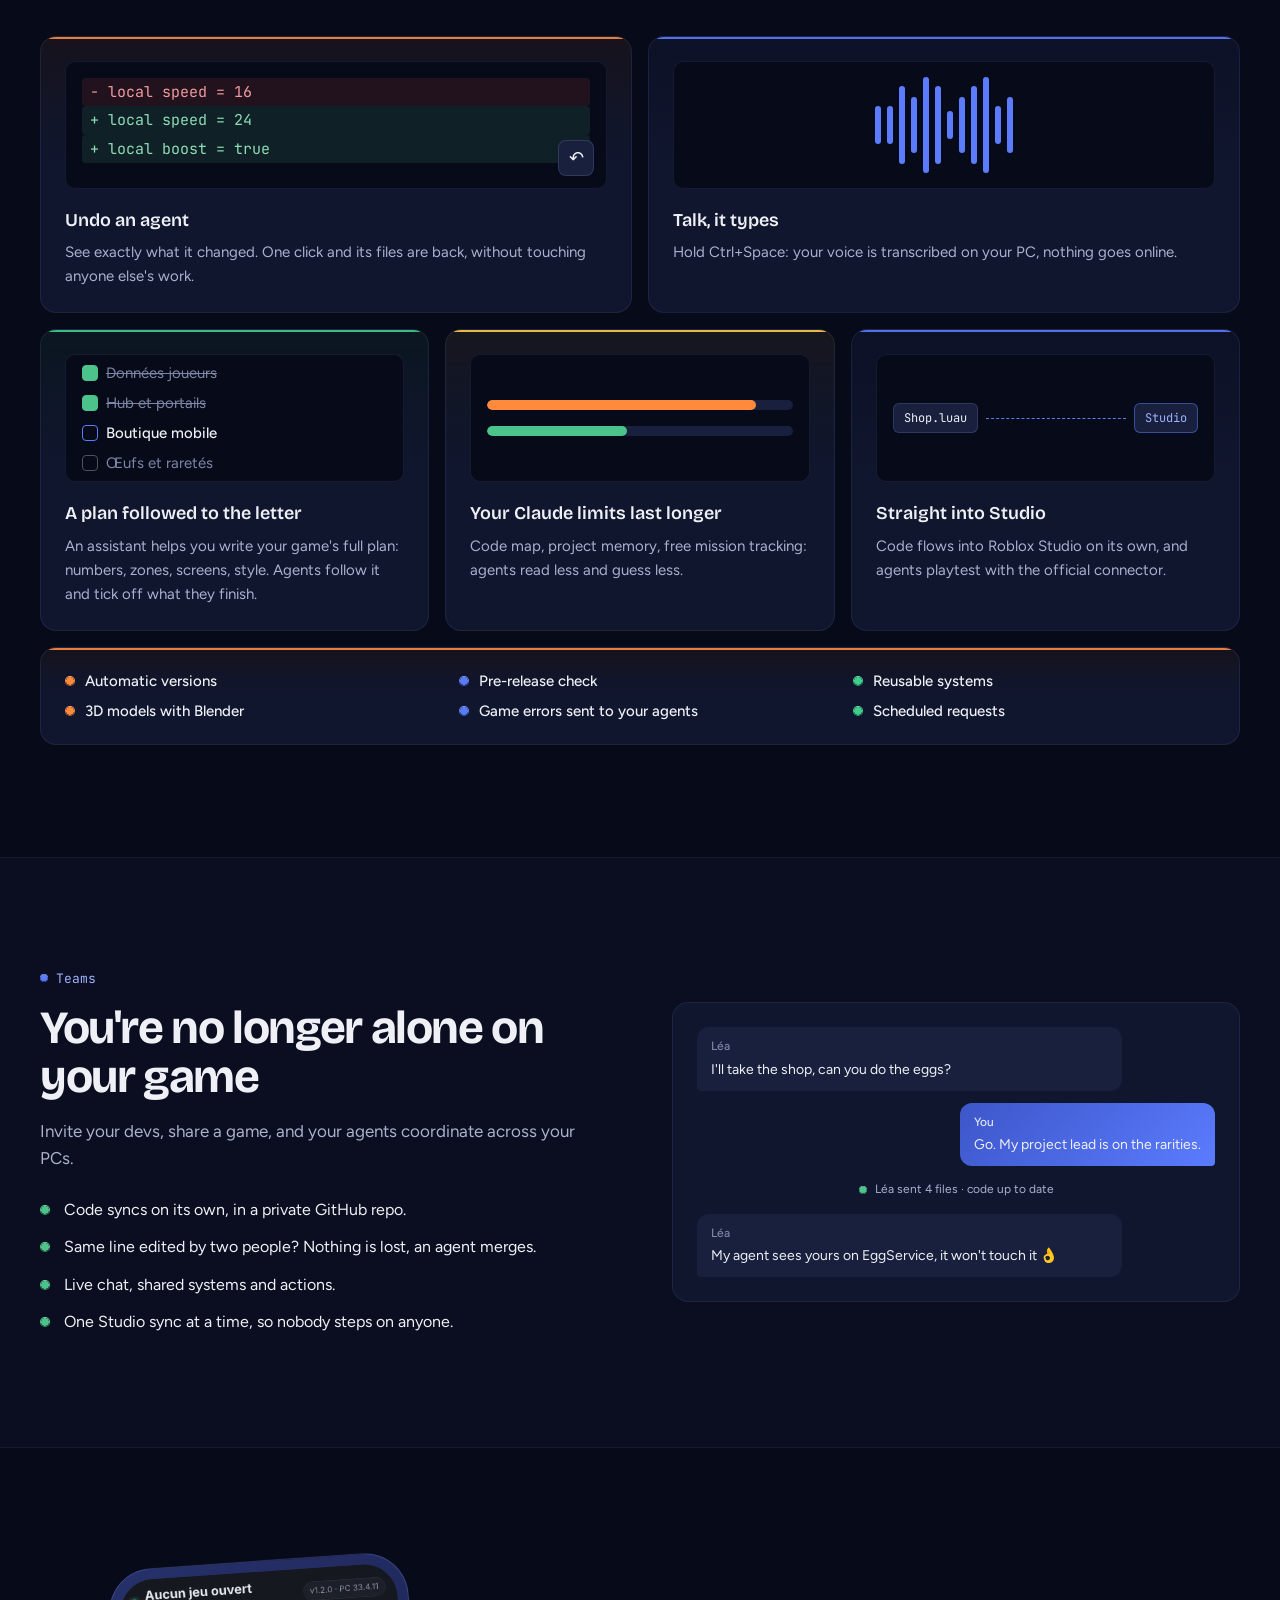
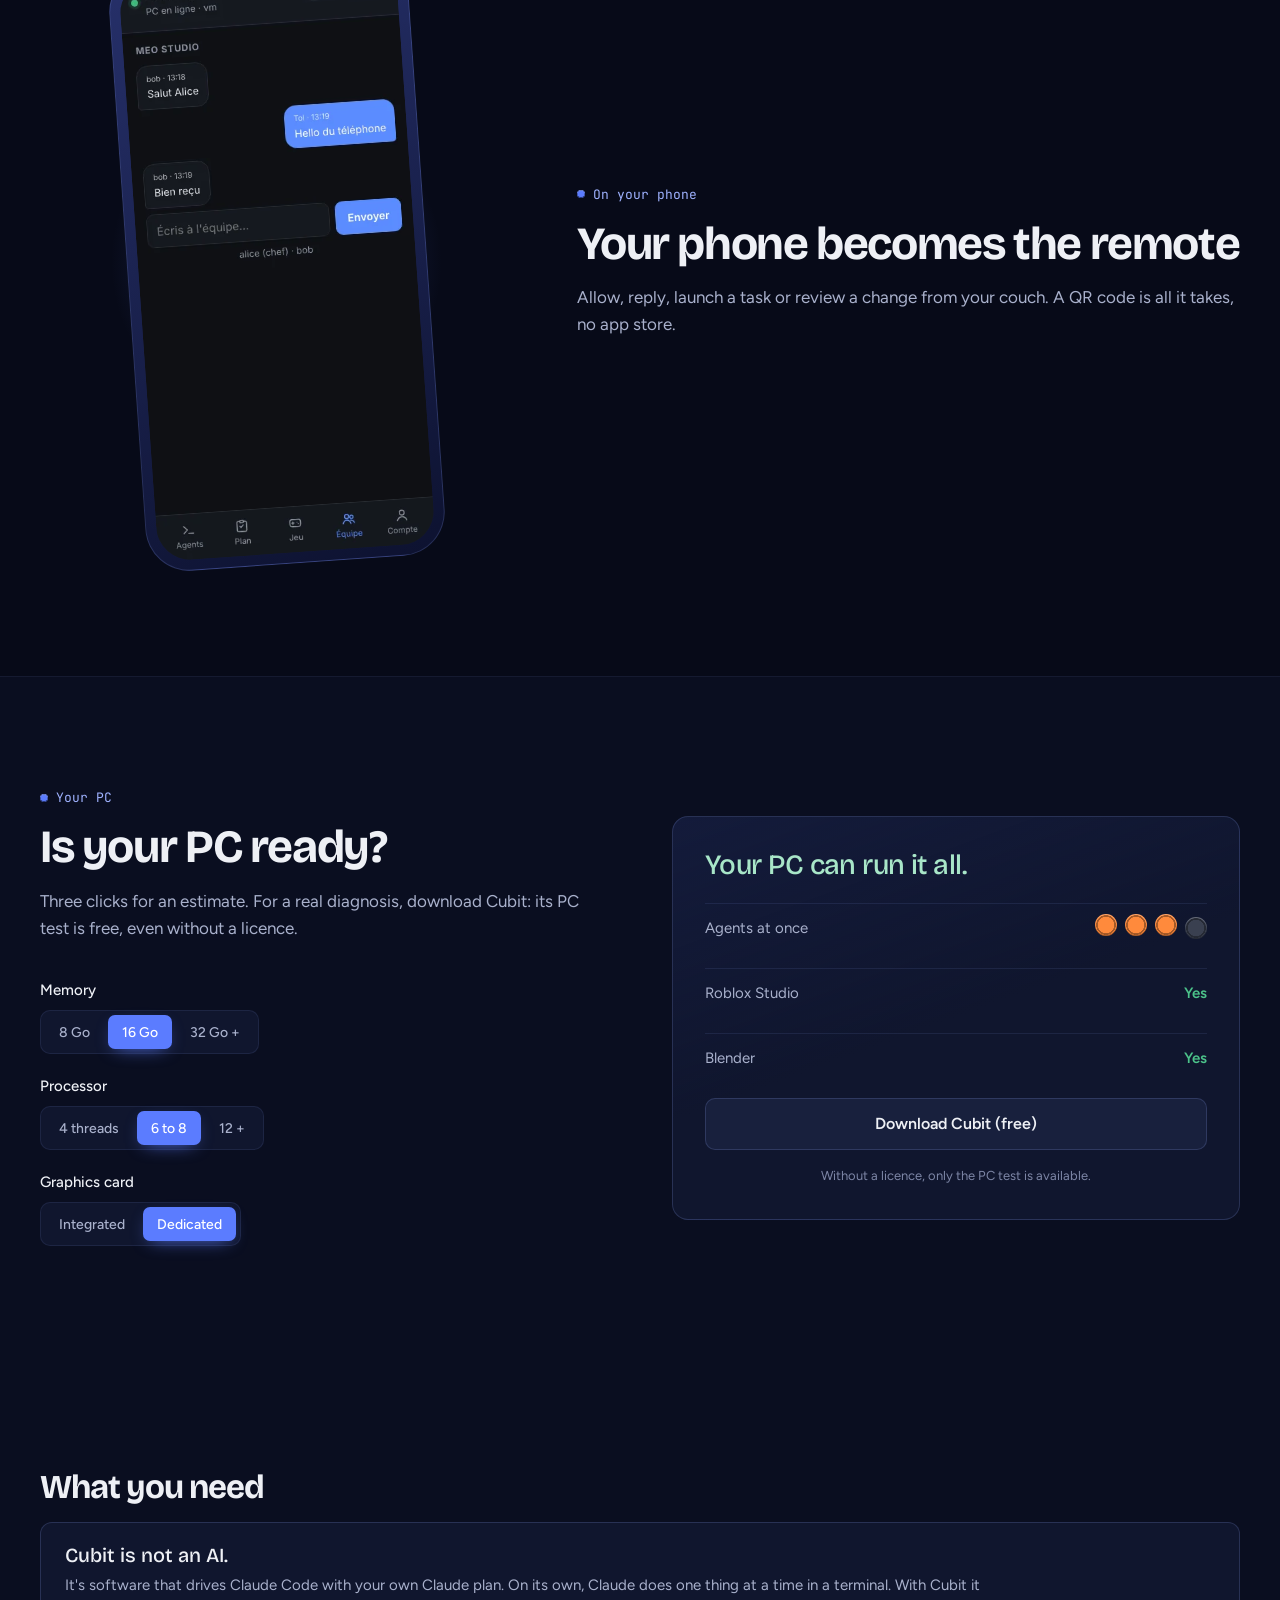
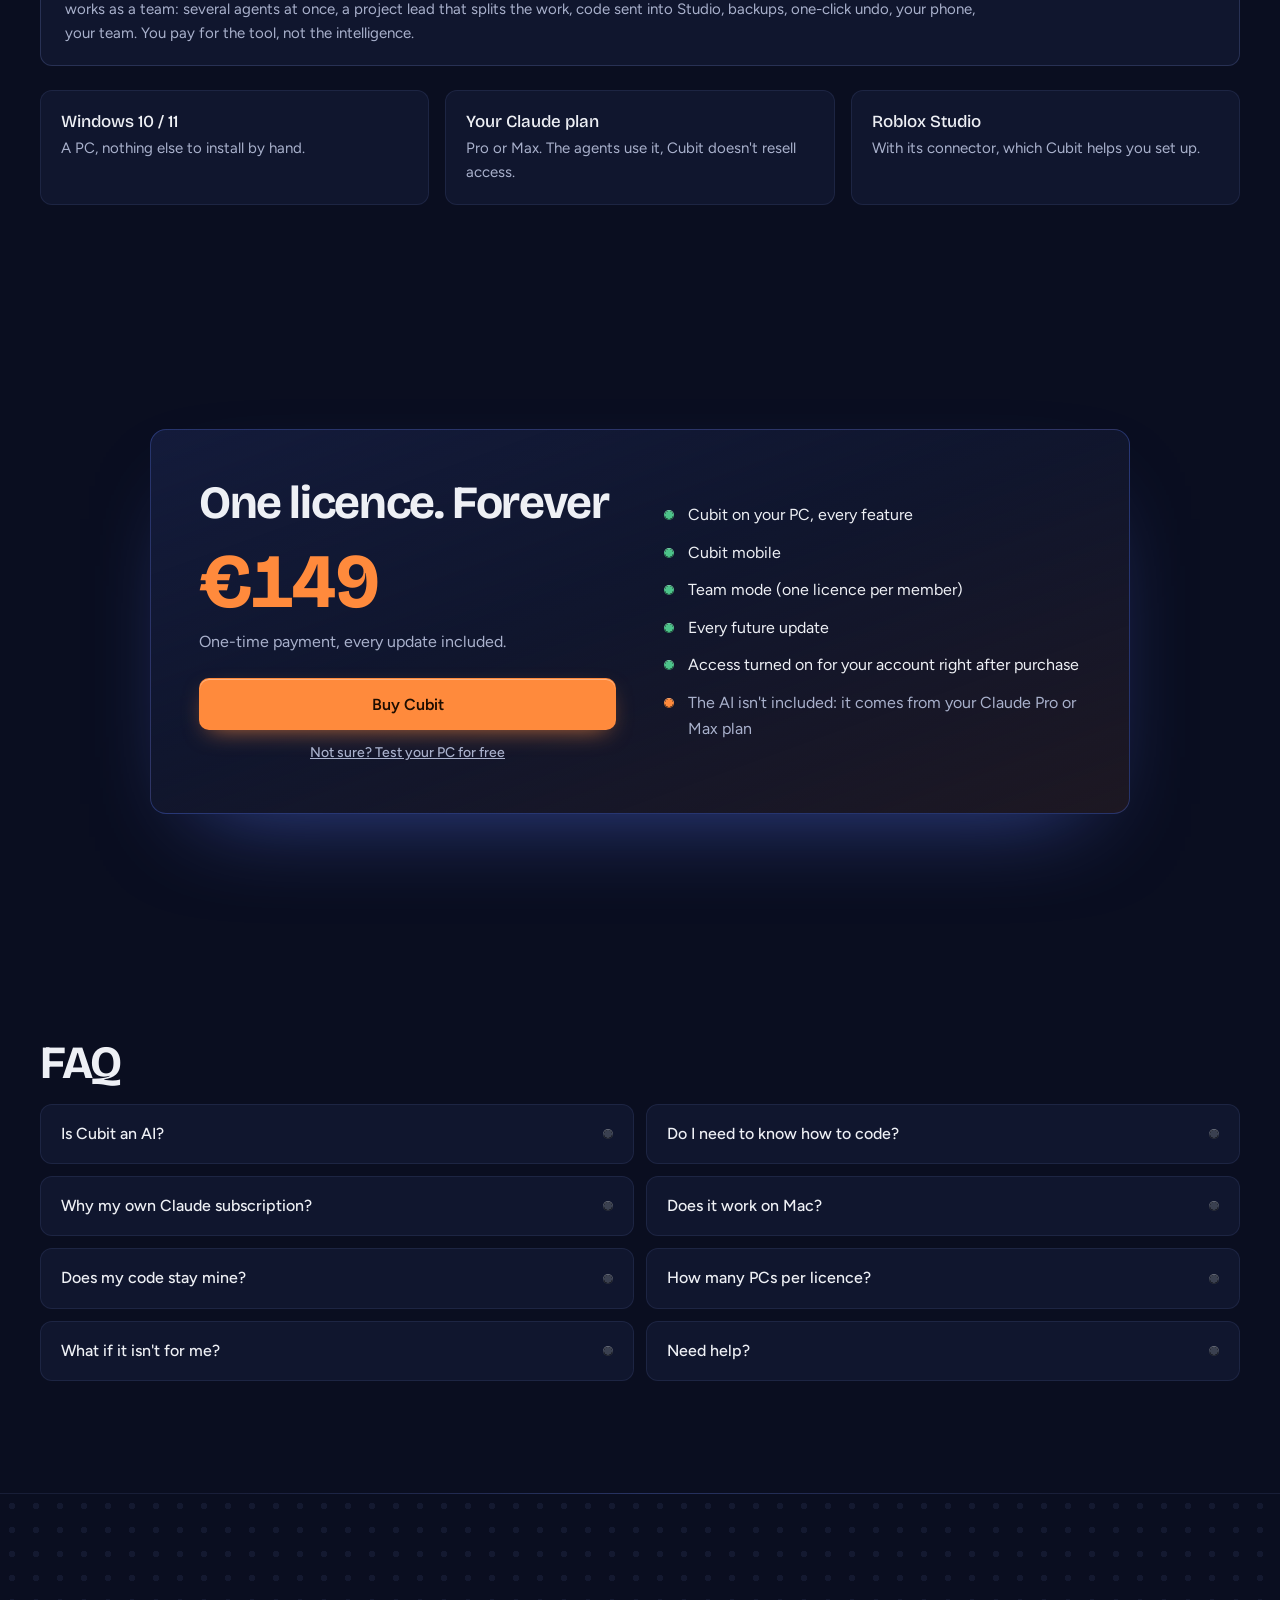
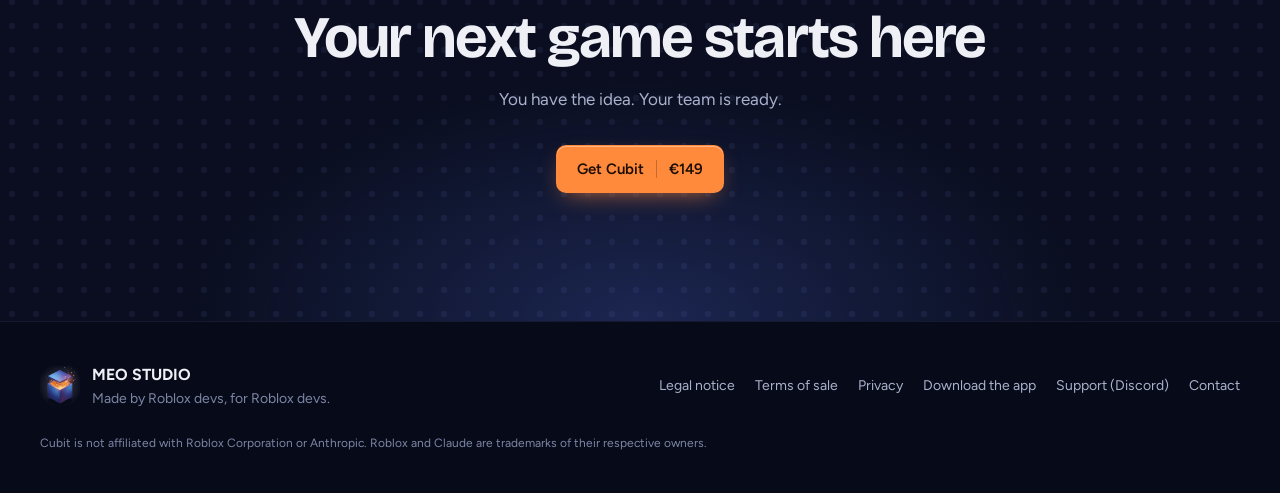
==== commit 77b439ef: "Add files via upload" ====
--- a/index.html
+++ b/index.html
@@ -13,7 +13,7 @@
 <link rel="preconnect" href="https://fonts.googleapis.com">
 <link rel="preconnect" href="https://fonts.gstatic.com" crossorigin>
 <link rel="stylesheet" href="https://fonts.googleapis.com/css2?family=Bricolage+Grotesque:opsz,wght@12..96,400;12..96,500;12..96,600&family=Figtree:wght@400;500;600;700&family=JetBrains+Mono:wght@400;600&display=swap">
-<link rel="stylesheet" href="style.css?v=11">
+<link rel="stylesheet" href="style.css?v=12">
 </head>
 <body>
 <a class="skip" href="#main"><span lang="fr">Aller au contenu</span><span lang="en">Skip to content</span></a>
@@ -34,7 +34,7 @@
   </nav>
   <div class="nav-end">
     <button class="lang" id="lang" type="button" aria-label="Changer de langue / Change language"><span lang="fr">EN</span><span lang="en">FR</span></button>
-    <a class="btn ghost small nav-dl" data-download href="#"><span lang="fr">Télécharger</span><span lang="en">Download</span></a>
+    <a class="btn ghost small nav-dl" data-download href="https://github.com/OnwaYy/meo-hub-releases/releases/latest" target="_blank" rel="noopener"><span lang="fr">Télécharger</span><span lang="en">Download</span></a>
     <a class="btn buy small" href="#price"><span lang="fr">Acheter</span><span lang="en">Buy</span></a>
   </div>
 </header>
@@ -239,7 +239,7 @@
       <div class="cr-row"><span><span lang="fr">Agents en même temps</span><span lang="en">Agents at once</span></span><div class="cr-agents" id="cr-agents"><i></i><i></i><i></i><i></i></div></div>
       <div class="cr-row"><span>Roblox Studio</span><b id="cr-studio"></b></div>
       <div class="cr-row"><span>Blender</span><b id="cr-blender"></b></div>
-      <a class="btn glass big" id="download" href="#"><span lang="fr">Télécharger Cubit (gratuit)</span><span lang="en">Download Cubit (free)</span></a>
+      <a class="btn glass big" id="download" href="https://github.com/OnwaYy/meo-hub-releases/releases/latest" target="_blank" rel="noopener"><span lang="fr">Télécharger Cubit (gratuit)</span><span lang="en">Download Cubit (free)</span></a>
       <p class="fine"><span lang="fr">Sans licence, seul le test du PC est accessible.</span><span lang="en">Without a licence, only the PC test is available.</span></p>
     </div>
   </section>
@@ -287,7 +287,7 @@
           <!-- 2. Paiement, relié à ce compte -->
           <div class="buy-form" id="pay-box" hidden>
             <p class="acc-who"><span lang="fr">Compte :</span><span lang="en">Account:</span> <b id="acc-who"></b> <button type="button" class="link-btn" id="acc-switch"><span lang="fr">changer</span><span lang="en">change</span></button></p>
-            <div id="pay-owned" class="buy-ok" hidden><span lang="fr">Tu as déjà Cubit sur ce compte ! Télécharge l'appli et connecte-toi.</span><span lang="en">You already own Cubit on this account! Download the app and sign in.</span> <a class="btn buy small" data-download href="#"><span lang="fr">Télécharger Cubit</span><span lang="en">Download Cubit</span></a></div>
+            <div id="pay-owned" class="buy-ok" hidden><span lang="fr">Tu as déjà Cubit sur ce compte ! Télécharge l'appli et connecte-toi.</span><span lang="en">You already own Cubit on this account! Download the app and sign in.</span> <a class="btn buy small" data-download href="https://github.com/OnwaYy/meo-hub-releases/releases/latest" target="_blank" rel="noopener"><span lang="fr">Télécharger Cubit</span><span lang="en">Download Cubit</span></a></div>
             <div id="pay-choices">
               <p class="pay-note"><span lang="fr">Sur la page de paiement, entre exactement cet email :</span><span lang="en">On the payment page, enter exactly this email:</span> <b id="pay-email"></b> <button type="button" class="link-btn" id="pay-copy"><span lang="fr">copier</span><span lang="en">copy</span></button></p>
               <label class="waiver"><input type="checkbox" id="pay-waiver"><span lang="fr">Je demande l'accès immédiat à Cubit après le paiement et je renonce à mon droit de rétractation de 14 jours. J'accepte les <a href="legal.html#cgv" target="_blank">conditions de vente</a>.</span><span lang="en">I request immediate access to Cubit after payment and waive my 14-day right of withdrawal. I accept the <a href="legal.html#cgv" target="_blank">terms of sale</a>.</span></label>
@@ -350,14 +350,14 @@
     <a href="legal.html#mentions"><span lang="fr">Mentions légales</span><span lang="en">Legal notice</span></a>
     <a href="legal.html#cgv"><span lang="fr">Conditions de vente</span><span lang="en">Terms of sale</span></a>
     <a href="legal.html#confidentialite"><span lang="fr">Confidentialité</span><span lang="en">Privacy</span></a>
-    <a data-download href="#"><span lang="fr">Télécharger l'appli</span><span lang="en">Download the app</span></a>
+    <a data-download href="https://github.com/OnwaYy/meo-hub-releases/releases/latest" target="_blank" rel="noopener"><span lang="fr">Télécharger l'appli</span><span lang="en">Download the app</span></a>
     <a href="https://discord.gg/f2B6KfaYT2" target="_blank" rel="noopener"><span lang="fr">Support (Discord)</span><span lang="en">Support (Discord)</span></a>
     <a data-contact href="#">Contact</a>
   </nav>
   <p class="fine"><span lang="fr">Cubit n'est affilié ni à Roblox Corporation ni à Anthropic. Roblox et Claude sont des marques de leurs propriétaires.</span><span lang="en">Cubit is not affiliated with Roblox Corporation or Anthropic. Roblox and Claude are trademarks of their respective owners.</span></p>
 </footer>
 
-<script src="site.js?v=9"></script>
+<script src="site.js?v=12"></script>
 <script src="https://payhip.com/payhip.js" async></script>
 </body>
 </html>
